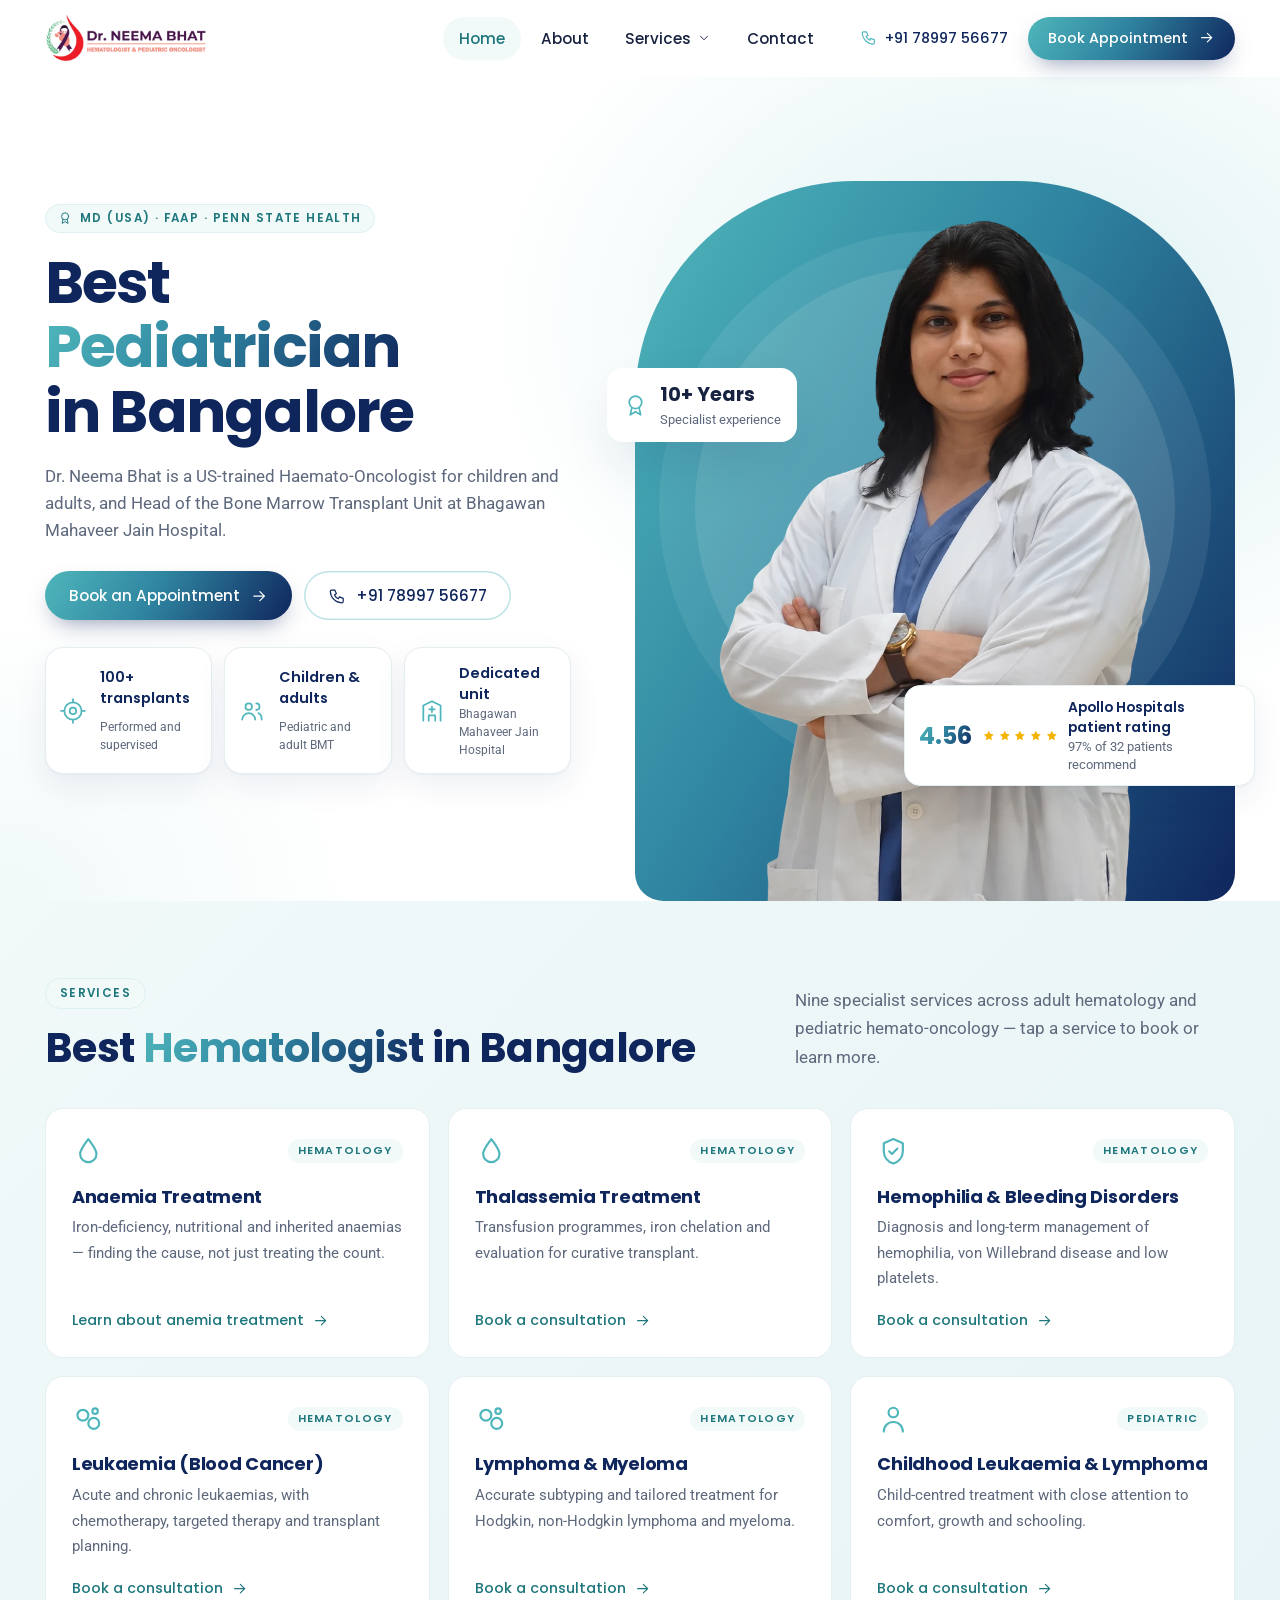
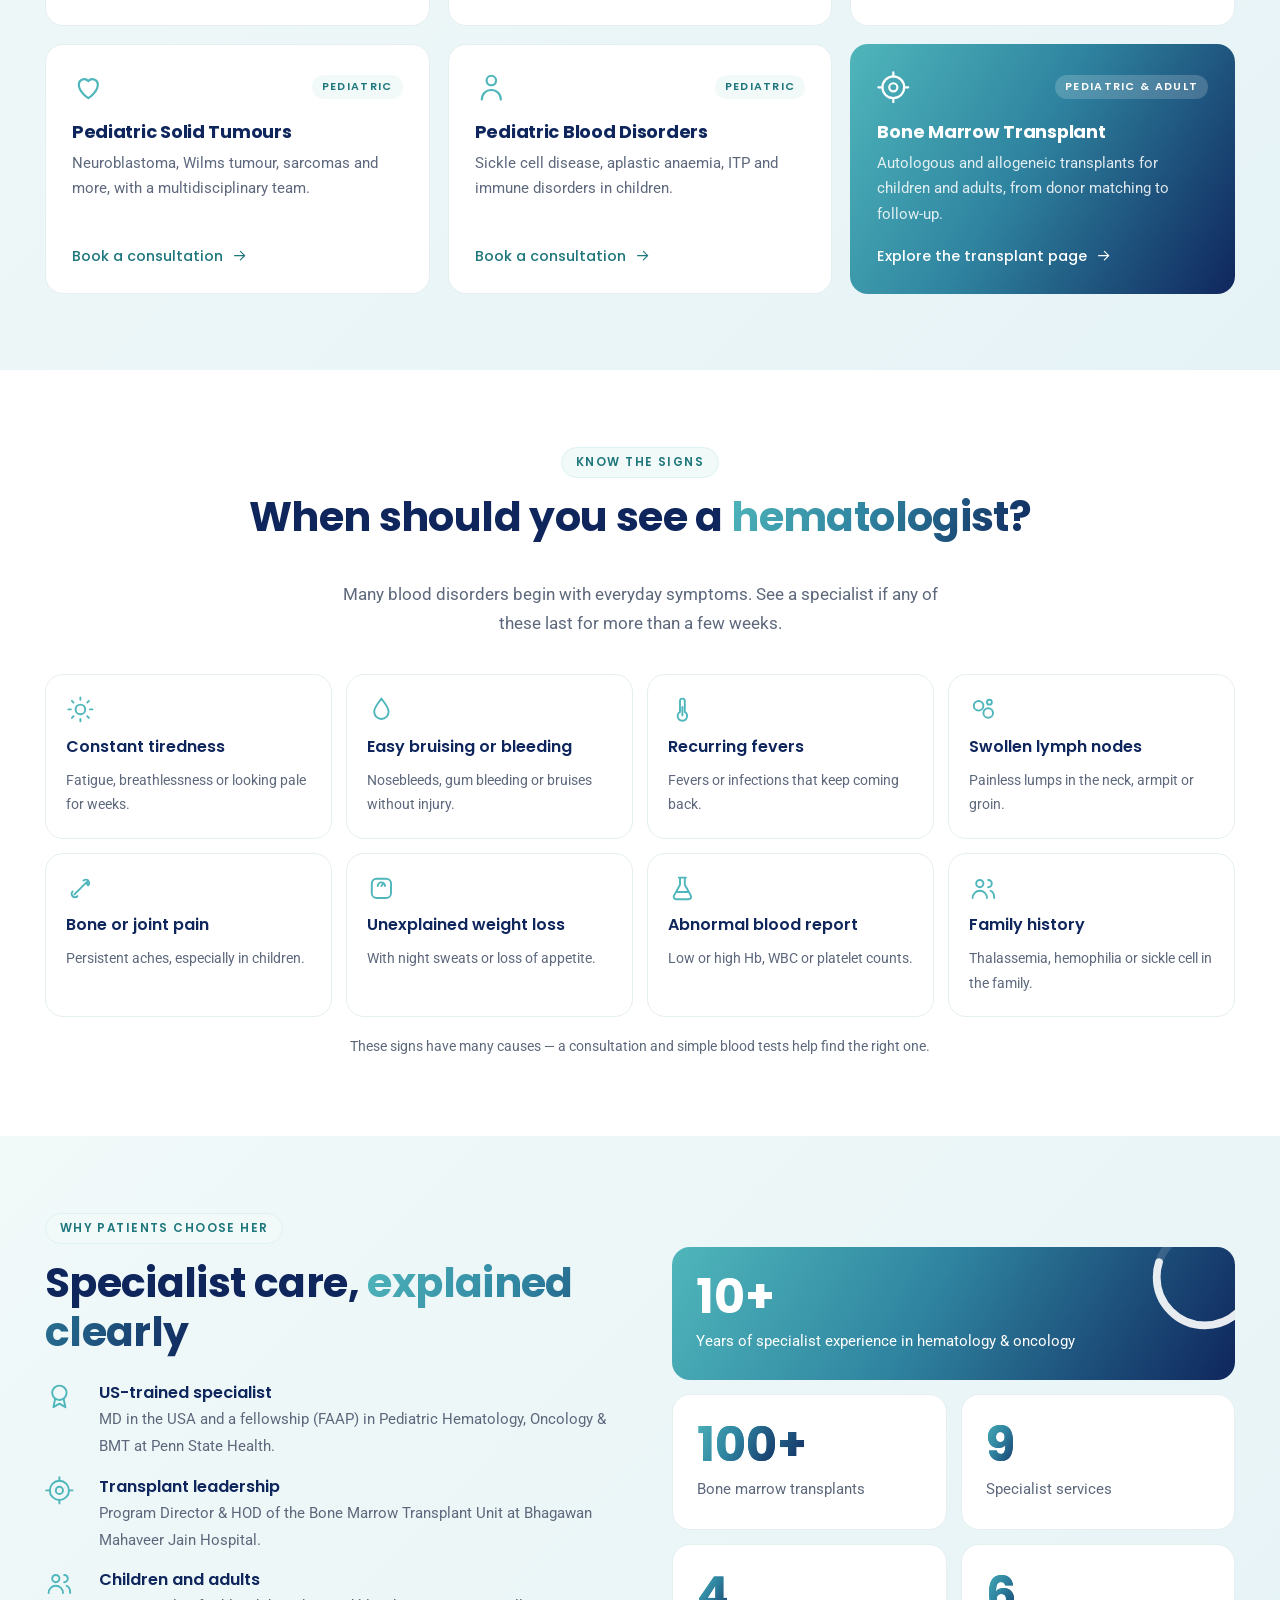
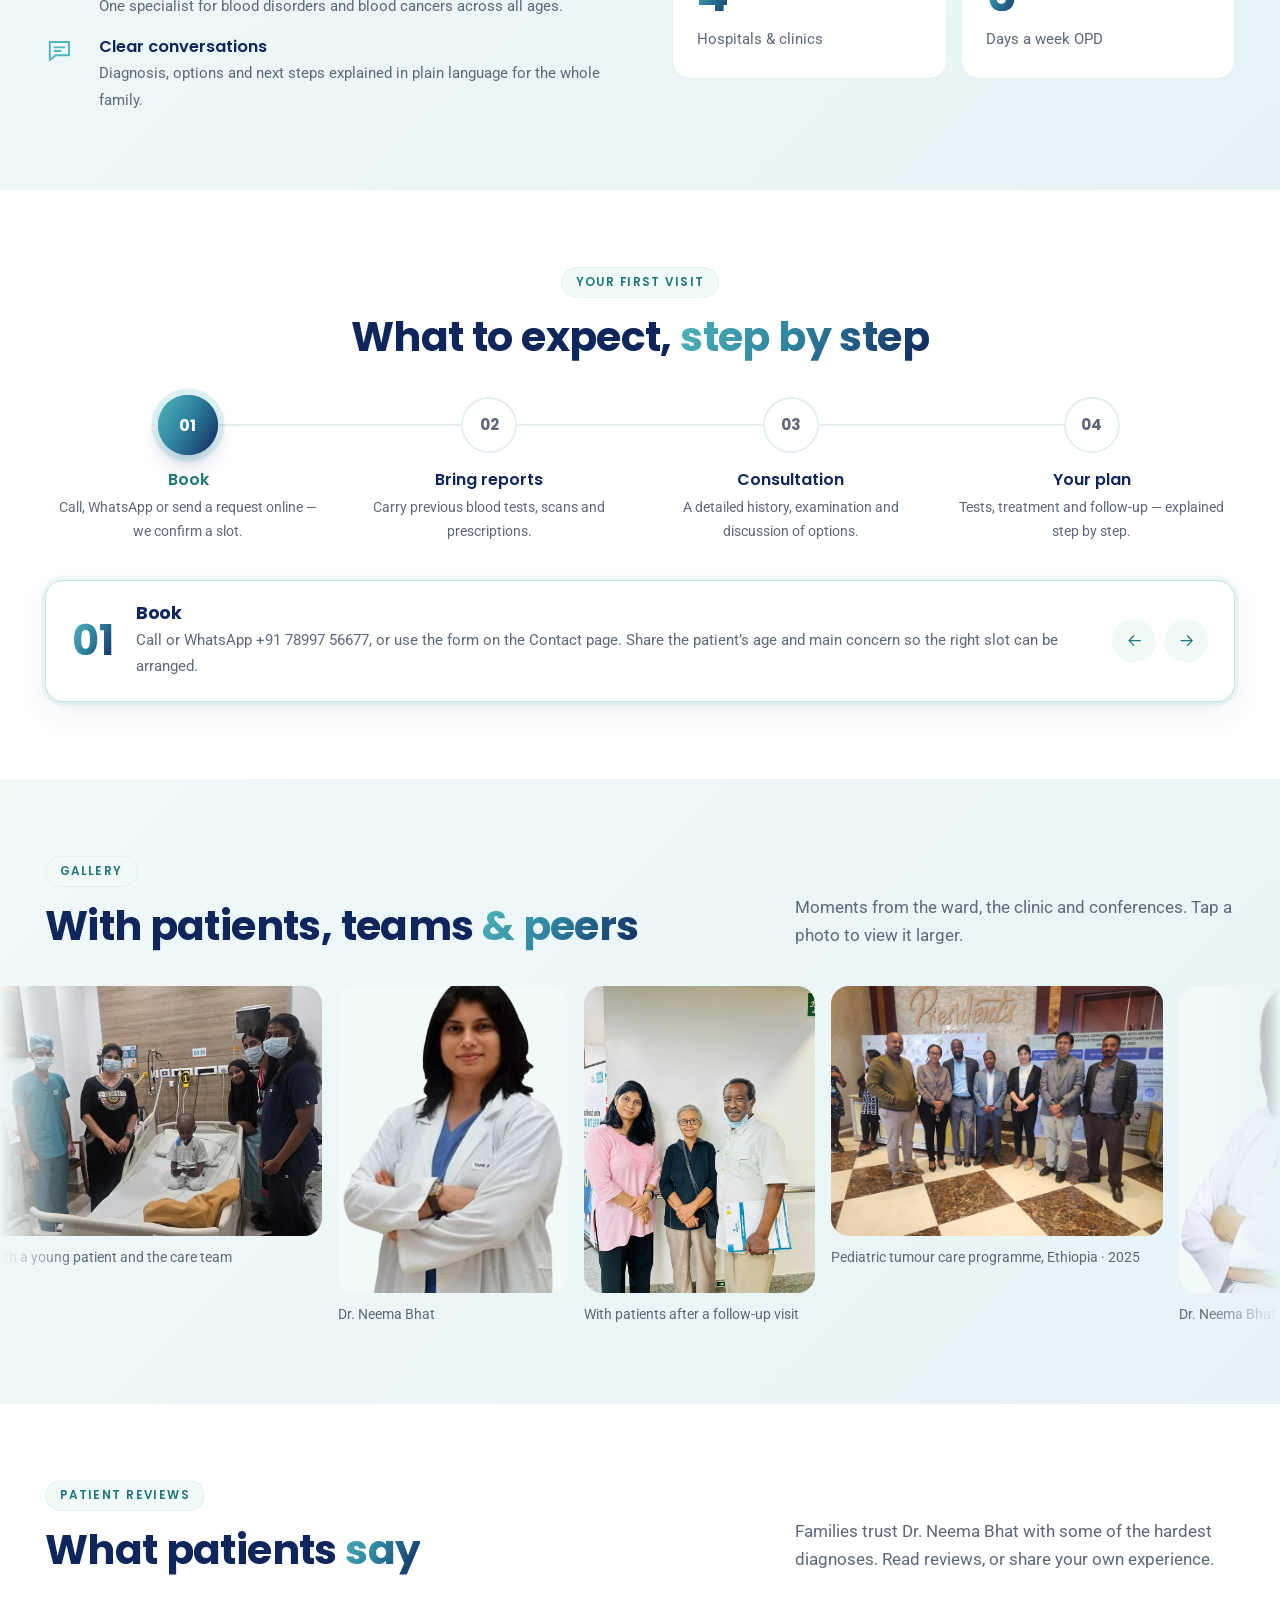
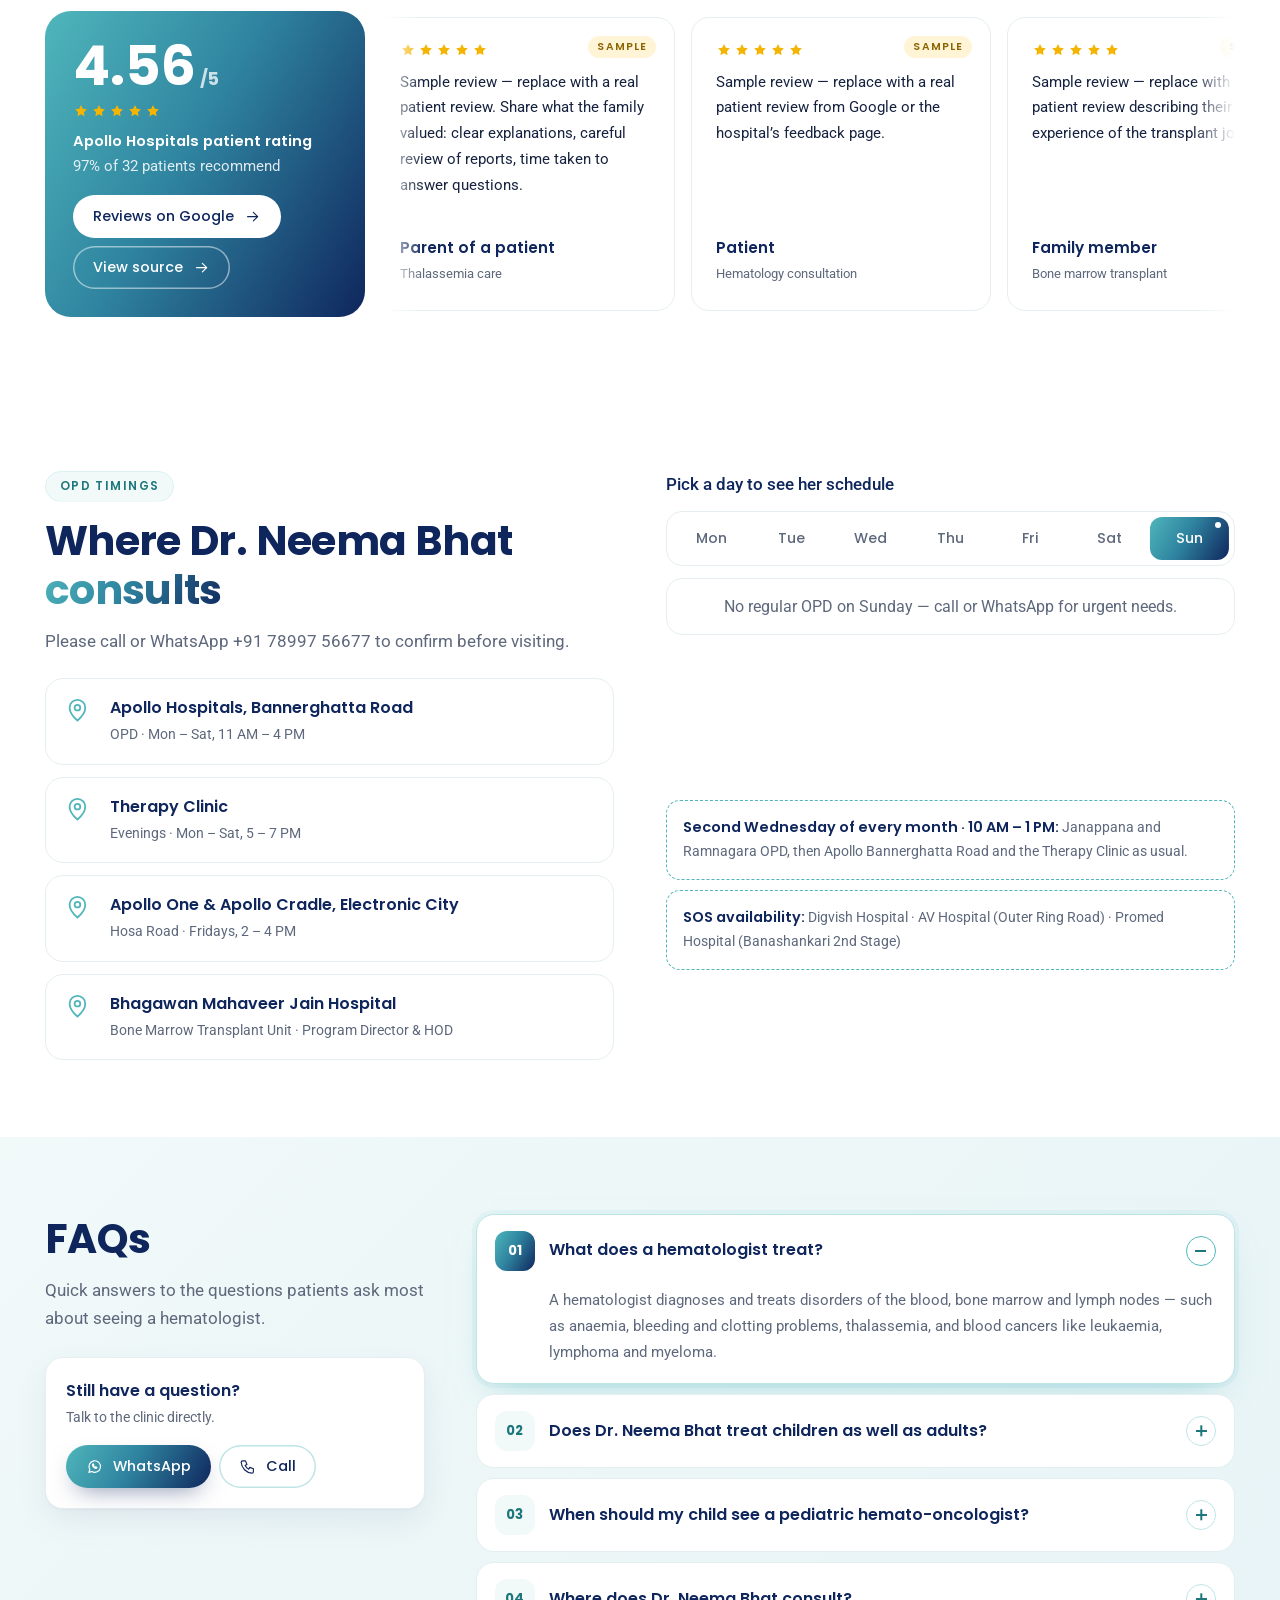
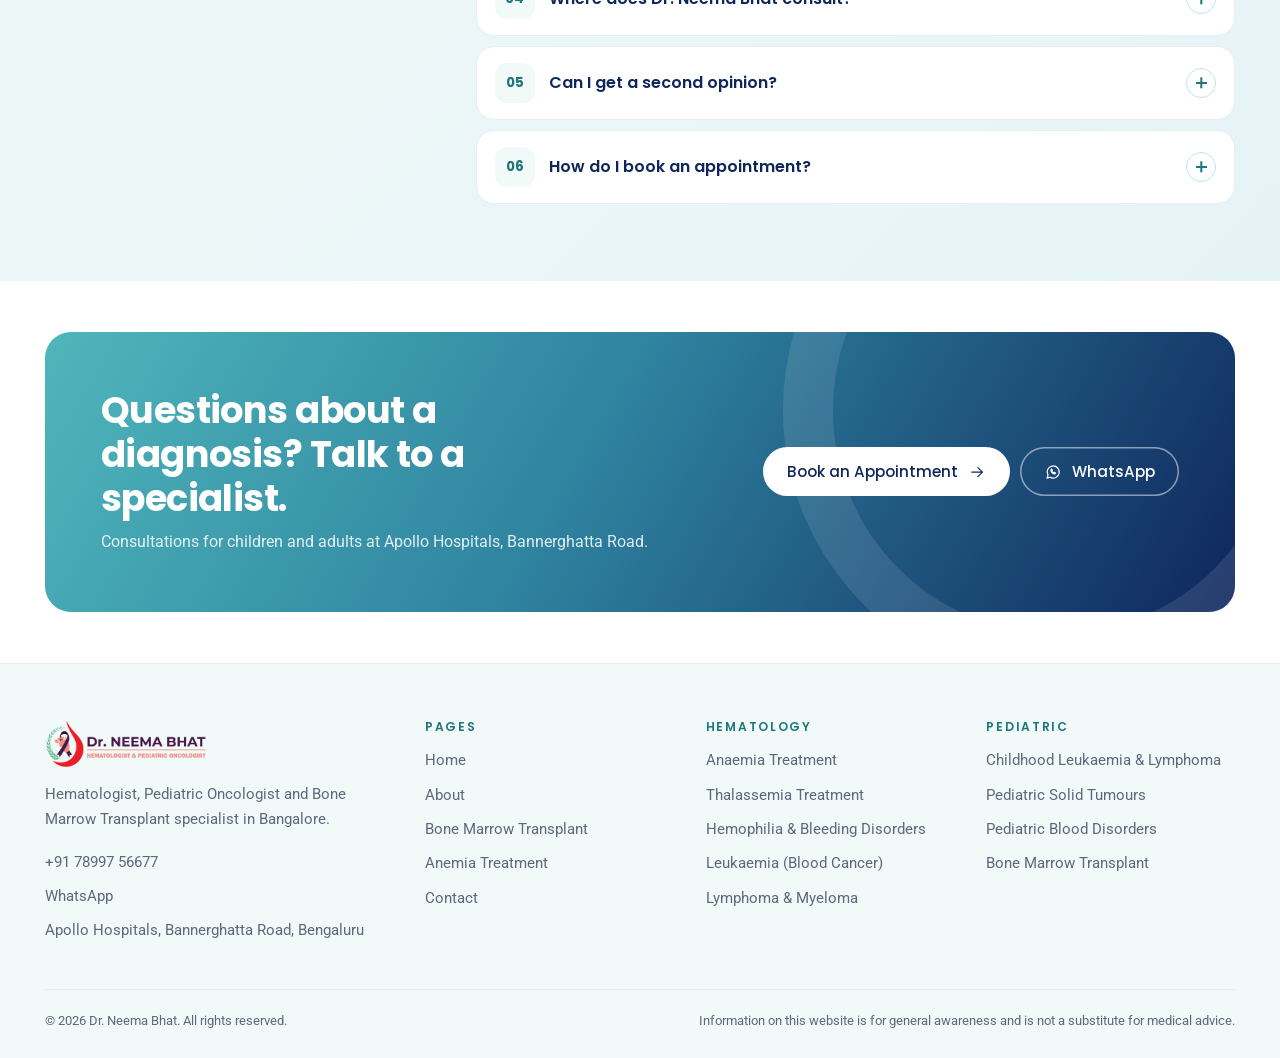
==== index.html @ 1052e205 "Use the two-column FAQ design on the home and bone marrow transplant pages Co-Authored-By: Claude Op" ====
<!doctype html>
<html lang="en-IN">
<head>
  <meta charset="utf-8">
  <meta name="viewport" content="width=device-width, initial-scale=1, viewport-fit=cover">
  <title>Dr. Neema Bhat | Best Hematologist &amp; Pediatric Oncologist in Bangalore</title>
  <meta name="description" content="Dr. Neema Bhat is a Hematologist, Pediatric Oncologist and Bone Marrow Transplant specialist in Bangalore, caring for children and adults with blood disorders and blood cancers.">
  <meta name="theme-color" content="#ffffff">
  <meta name="apple-mobile-web-app-capable" content="yes">
  <meta name="apple-mobile-web-app-status-bar-style" content="default">
  <link rel="canonical" href="https://drneemabhat.com/">
  <link rel="manifest" href="manifest.webmanifest">
  <meta property="og:type" content="website">
  <meta property="og:title" content="Dr. Neema Bhat | Best Hematologist &amp; Pediatric Oncologist in Bangalore">
  <meta property="og:description" content="Dr. Neema Bhat is a Hematologist, Pediatric Oncologist and Bone Marrow Transplant specialist in Bangalore, caring for children and adults with blood disorders and blood cancers.">
  <meta property="og:image" content="https://drneemabhat.com/assets/images/portrait-scrubs-720.webp">
  <script>document.documentElement.classList.add('js');</script>
  <link rel="icon" type="image/png" href="assets/images/logo-mark.png">
  <link rel="apple-touch-icon" href="assets/images/logo-mark.png">
  <link rel="preload" href="assets/fonts/poppins-latin-700-normal.woff2" as="font" type="font/woff2" crossorigin>
  <link rel="preload" href="assets/fonts/roboto-latin-400-normal.woff2" as="font" type="font/woff2" crossorigin>
  <link rel="stylesheet" href="assets/css/styles.css?v=44e52ac2">
  <script type="application/ld+json">
  {"@context":"https://schema.org","@type":"Physician","name":"Dr. Neema Bhat","description":"Hematologist, Pediatric Oncologist and Bone Marrow Transplant specialist in Bangalore.","url":"https://drneemabhat.com/","image":"https://drneemabhat.com/assets/images/portrait-scrubs.webp","telephone":"+91-78997-56677","medicalSpecialty":["Hematologic","Oncologic","Pediatric"],"alumniOf":{"@type":"Hospital","name":"Penn State Health"},
   "hospitalAffiliation":[{"@type":"Hospital","name":"Apollo Hospitals, Bannerghatta Road"},{"@type":"Hospital","name":"Apollo One & Apollo Cradle, Electronic City"},{"@type":"Hospital","name":"Bhagawan Mahaveer Jain Hospital"}],
   "openingHoursSpecification":[{"@type":"OpeningHoursSpecification","dayOfWeek":["Monday","Tuesday","Wednesday","Thursday","Friday","Saturday"],"opens":"11:00","closes":"16:00","description":"OPD — Apollo Hospitals, Bannerghatta Road"},{"@type":"OpeningHoursSpecification","dayOfWeek":"Friday","opens":"14:00","closes":"16:00","description":"Apollo One & Apollo Cradle, Hosa Road, Electronic City"},{"@type":"OpeningHoursSpecification","dayOfWeek":["Monday","Tuesday","Wednesday","Thursday","Friday","Saturday"],"opens":"17:00","closes":"19:00","description":"Therapy Clinic"}],
   "address":{"@type":"PostalAddress","addressLocality":"Bengaluru","addressRegion":"Karnataka","addressCountry":"IN"},"areaServed":"Bangalore"}
  </script>
  <script type="application/ld+json">{"@context":"https://schema.org","@type":"FAQPage","mainEntity":[{"@type":"Question","name":"What does a hematologist treat?","acceptedAnswer":{"@type":"Answer","text":"A hematologist diagnoses and treats disorders of the blood, bone marrow and lymph nodes — such as anaemia, bleeding and clotting problems, thalassemia, and blood cancers like leukaemia, lymphoma and myeloma."}},{"@type":"Question","name":"Does Dr. Neema Bhat treat children as well as adults?","acceptedAnswer":{"@type":"Answer","text":"Yes. Dr. Neema Bhat is trained in pediatric hematology and oncology and also treats adults, so she cares for blood disorders and blood cancers across all ages."}},{"@type":"Question","name":"When should my child see a pediatric hemato-oncologist?","acceptedAnswer":{"@type":"Answer","text":"If your child has unexplained paleness, frequent bruising or bleeding, persistent fevers, swollen glands, bone pain or an abnormal blood test, a specialist opinion helps find the cause early."}},{"@type":"Question","name":"Where does Dr. Neema Bhat consult?","acceptedAnswer":{"@type":"Answer","text":"OPD is at Apollo Hospitals, Bannerghatta Road (Mon – Sat, 11 AM – 4 PM), the Therapy Clinic (Mon – Sat, 5 – 7 PM) and Apollo One &amp; Apollo Cradle, Electronic City (Fridays, 2 – 4 PM)."}},{"@type":"Question","name":"Can I get a second opinion?","acceptedAnswer":{"@type":"Answer","text":"Yes. Bring your reports, biopsy results and current treatment details, and Dr. Neema Bhat will review the diagnosis and options with you."}},{"@type":"Question","name":"How do I book an appointment?","acceptedAnswer":{"@type":"Answer","text":"Call or WhatsApp +91 78997 56677, or use the booking form on the Contact page — your request opens in WhatsApp so you can review it before sending."}}]}</script>
</head>
<body data-page="home">
<svg width="0" height="0" style="position:absolute" aria-hidden="true"><defs>
  <symbol id="i-phone" viewBox="0 0 24 24"><path d="M5 4h4l2 5-2.5 1.5a11 11 0 0 0 5 5L15 13l5 2v4a2 2 0 0 1-2 2A16 16 0 0 1 3 6a2 2 0 0 1 2-2"/></symbol>
  <symbol id="i-wa" viewBox="0 0 24 24"><path d="M4 20l1.3-4A8 8 0 1 1 8 18.7L4 20z"/><path d="M9 9.5c.3 2 2.3 4.3 5 5l1.2-1.3-1.8-1-1 .8c-1-.4-1.8-1.2-2.2-2.2l.8-1-1-1.8L9 9.5z"/></symbol>
  <symbol id="i-pin" viewBox="0 0 24 24"><path d="M12 21s-7-6.2-7-11.5A7 7 0 0 1 19 9.5C19 14.8 12 21 12 21z"/><circle cx="12" cy="9.5" r="2.5"/></symbol>
  <symbol id="i-clock" viewBox="0 0 24 24"><circle cx="12" cy="12" r="9"/><path d="M12 7v5l3 2"/></symbol>
  <symbol id="i-cal" viewBox="0 0 24 24"><rect x="3" y="5" width="18" height="16" rx="3"/><path d="M3 10h18M8 3v4M16 3v4"/></symbol>
  <symbol id="i-go" viewBox="0 0 24 24"><path d="M5 12h14M13 6l6 6-6 6"/></symbol>
  <symbol id="i-chev" viewBox="0 0 24 24"><path d="M6 9l6 6 6-6"/></symbol>
  <symbol id="i-menu" viewBox="0 0 24 24"><path d="M4 8h16M4 16h10"/></symbol>
  <symbol id="i-check" viewBox="0 0 24 24"><path d="M5 12.5l4.5 4.5L19 7.5"/></symbol>
  <symbol id="i-drop" viewBox="0 0 24 24"><path d="M12 3c3 4.2 6 7.4 6 11a6 6 0 0 1-12 0c0-3.6 3-6.8 6-11z"/></symbol>
  <symbol id="i-child" viewBox="0 0 24 24"><circle cx="12" cy="7" r="3.5"/><path d="M5 21c0-4 3-7 7-7s7 3 7 7"/></symbol>
  <symbol id="i-adult" viewBox="0 0 24 24"><circle cx="12" cy="6.5" r="3"/><path d="M6 21v-5a6 6 0 0 1 12 0v5"/></symbol>
  <symbol id="i-award" viewBox="0 0 24 24"><circle cx="12" cy="9" r="6"/><path d="M8.5 14l-1.5 7 5-3 5 3-1.5-7"/></symbol>
  <symbol id="i-marrow" viewBox="0 0 24 24"><circle cx="12" cy="12" r="3"/><circle cx="12" cy="12" r="8"/><path d="M12 1v3M12 20v3M1 12h3M20 12h3"/></symbol>
  <symbol id="i-hosp" viewBox="0 0 24 24"><path d="M4 21V7l8-4 8 4v14"/><path d="M9 21v-5h6v5M12 8v5M9.5 10.5h5"/></symbol>
  <symbol id="i-cells" viewBox="0 0 24 24"><circle cx="8" cy="9" r="4"/><circle cx="16" cy="15" r="4"/><circle cx="17" cy="6" r="2"/></symbol>
  <symbol id="i-shield" viewBox="0 0 24 24"><path d="M12 3l7 3v6c0 4.5-3 7.8-7 9-4-1.2-7-4.5-7-9V6l7-3z"/><path d="M9 12l2 2 4-4"/></symbol>
  <symbol id="i-sun" viewBox="0 0 24 24"><circle cx="12" cy="12" r="4"/><path d="M12 2v2M12 20v2M4.9 4.9l1.4 1.4M17.7 17.7l1.4 1.4M2 12h2M20 12h2M4.9 19.1l1.4-1.4M17.7 6.3l1.4-1.4"/></symbol>
  <symbol id="i-moon" viewBox="0 0 24 24"><path d="M20 14.5A8 8 0 0 1 9.5 4 8 8 0 1 0 20 14.5z"/></symbol>
  <symbol id="i-car" viewBox="0 0 24 24"><path d="M5 16l1.5-5h11L19 16"/><rect x="3" y="16" width="18" height="4" rx="1.5"/><path d="M6 11l1.5-4h9L18 11"/></symbol>
  <symbol id="i-doc" viewBox="0 0 24 24"><rect x="5" y="3" width="14" height="18" rx="3"/><path d="M9 8h6M9 12h6M9 16h3"/></symbol>
  <symbol id="i-thermo" viewBox="0 0 24 24"><path d="M10 14V5a2 2 0 0 1 4 0v9a4 4 0 1 1-4 0z"/><path d="M12 10v7"/></symbol>
  <symbol id="i-bone" viewBox="0 0 24 24"><path d="M7 17l10-10M5.5 14.5a2.5 2.5 0 1 0 4 4M14.5 5.5a2.5 2.5 0 1 1 4 4M9.5 18.5a2.5 2.5 0 0 1-4 0M18.5 9.5a2.5 2.5 0 0 1 0-4"/></symbol>
  <symbol id="i-scale" viewBox="0 0 24 24"><rect x="4" y="4" width="16" height="16" rx="4"/><path d="M9 10a3 3 0 0 1 6 0M12 10l1.5-2"/></symbol>
  <symbol id="i-heart" viewBox="0 0 24 24"><path d="M12 20s-7-4.4-7-10a4 4 0 0 1 7-2.6A4 4 0 0 1 19 10c0 5.6-7 10-7 10z"/></symbol>
  <symbol id="i-users" viewBox="0 0 24 24"><circle cx="9" cy="8" r="3"/><path d="M3 20c0-3.3 2.7-6 6-6s6 2.7 6 6"/><path d="M16 5a3 3 0 0 1 0 6M18 14c2 .6 3 2.8 3 6"/></symbol>
  <symbol id="i-flask" viewBox="0 0 24 24"><path d="M9 3h6M10 3v6l-5 9a2 2 0 0 0 1.7 3h10.6a2 2 0 0 0 1.7-3l-5-9V3"/><path d="M7.5 15h9"/></symbol>
  <symbol id="i-chat" viewBox="0 0 24 24"><path d="M4 5h16v11H9l-5 4z"/><path d="M8 9.5h8M8 12.5h5"/></symbol>
  <symbol id="i-star" viewBox="0 0 24 24"><path d="M12 3l2.7 5.6 6.1.9-4.4 4.3 1 6.1L12 17l-5.4 2.9 1-6.1L3.2 9.5l6.1-.9z"/></symbol>
  <symbol id="i-lungs" viewBox="0 0 24 24"><path d="M12 4v8M12 12c-1 0-2 1-2 2v5c0 1-1 2-3 2s-3-1-3-3v-4c0-3 2-7 4-7s2 2 2 3M12 12c1 0 2 1 2 2v5c0 1 1 2 3 2s3-1 3-3v-4c0-3-2-7-4-7s-2 2-2 3"/></symbol>
  <symbol id="i-link" viewBox="0 0 24 24"><circle cx="7" cy="12" r="3.5"/><circle cx="17" cy="12" r="3.5"/><path d="M10.5 12h3"/></symbol>
</defs></svg>
  <a class="skip" href="#main">Skip to main content</a>
  <div class="curtain" aria-hidden="true"><img src="assets/images/logo-mark.png" alt=""></div>

  <header class="bar">
    <div class="wrap bar__in">
      <a class="brand" href="index.html" aria-label="Dr. Neema Bhat — home"><img src="assets/images/logo.png" alt="Dr. Neema Bhat, Hematologist and Pediatric Oncologist" width="928" height="275"></a>
      <nav class="primary" aria-label="Primary">
        <ul class="menu">
          <li><a href="index.html" aria-current="page">Home</a></li>
          <li><a href="about.html">About</a></li>
          <li class="has-drop">
            <button type="button" aria-expanded="false" aria-controls="drop-services">Services<svg class="ic chev"><use href="#i-chev"/></svg></button>
            <div class="drop" id="drop-services">
              <div class="drop__col"><h3>Hematology</h3><a href="anemia-treatment.html">Anaemia Treatment</a><a href="index.html#svc-thalassemia">Thalassemia Treatment</a><a href="index.html#svc-hemophilia">Hemophilia & Bleeding Disorders</a><a href="index.html#svc-leukaemia">Leukaemia (Blood Cancer)</a><a href="index.html#svc-lymphoma-myeloma">Lymphoma & Myeloma</a></div>
              <div class="drop__col"><h3>Pediatric</h3><a href="index.html#svc-childhood-leukaemia">Childhood Leukaemia & Lymphoma</a><a href="index.html#svc-pediatric-tumours">Pediatric Solid Tumours</a><a href="index.html#svc-pediatric-blood">Pediatric Blood Disorders</a></div>
              <a class="drop__feat" href="bone-marrow-transplant.html">Bone Marrow Transplant<svg class="ic"><use href="#i-go"/></svg></a>
            </div>
          </li>
          <li><a href="contact.html">Contact</a></li>
        </ul>
      </nav>
      <div class="bar__end">
        <a class="bar__call" href="tel:+917899756677"><svg class="ic"><use href="#i-phone"/></svg>+91 78997 56677</a>
        <a class="btn btn--grad btn--sm" href="contact.html">Book Appointment<svg class="ic ic--go"><use href="#i-go"/></svg></a>
        <div class="bar__icons">
          <a class="bar__icon" href="tel:+917899756677" aria-label="Call +91 78997 56677"><svg class="ic"><use href="#i-phone"/></svg></a>
          <button class="bar__icon" type="button" data-sheet-open aria-label="Open menu" aria-controls="sheet" aria-expanded="false"><svg class="ic"><use href="#i-menu"/></svg></button>
        </div>
      </div>
    </div>
  </header>

  <div class="sheet" id="sheet" aria-hidden="true">
    <div class="sheet__scrim" data-sheet-close></div>
    <div class="sheet__panel" role="dialog" aria-modal="true" aria-label="Menu">
      <div class="sheet__grab"></div>
      <ul class="sheet__nav">
        <li><a href="index.html" aria-current="page">Home<svg class="ic"><use href="#i-go"/></svg></a></li>
        <li><a href="about.html">About<svg class="ic"><use href="#i-go"/></svg></a></li>
        <li><button type="button" data-acc aria-expanded="false">Services<svg class="ic chev"><use href="#i-chev"/></svg></button>
          <div class="sheet__sub"><div><small>Hematology</small><a href="anemia-treatment.html">Anaemia Treatment</a><a href="index.html#svc-thalassemia">Thalassemia Treatment</a><a href="index.html#svc-hemophilia">Hemophilia & Bleeding Disorders</a><a href="index.html#svc-leukaemia">Leukaemia (Blood Cancer)</a><a href="index.html#svc-lymphoma-myeloma">Lymphoma & Myeloma</a><small>Pediatric</small><a href="index.html#svc-childhood-leukaemia">Childhood Leukaemia & Lymphoma</a><a href="index.html#svc-pediatric-tumours">Pediatric Solid Tumours</a><a href="index.html#svc-pediatric-blood">Pediatric Blood Disorders</a><small>Specialty</small><a href="bone-marrow-transplant.html">Bone Marrow Transplant</a></div></div></li>
        <li><a href="contact.html">Contact<svg class="ic"><use href="#i-go"/></svg></a></li>
      </ul>
      <div class="sheet__actions">
        <a class="btn btn--line" href="tel:+917899756677"><svg class="ic"><use href="#i-phone"/></svg>Call</a>
        <a class="btn btn--grad" href="contact.html"><svg class="ic"><use href="#i-cal"/></svg>Book</a>
      </div>
    </div>
  </div>

  <main id="main">
    <section class="hero" aria-labelledby="hero-title">
      <div class="wrap hero__in">
        <div class="hero__copy">
          <p class="tag" data-fx="wipe-x"><svg class="ic"><use href="#i-award"/></svg>MD (USA) · FAAP · Penn State Health</p>
          <h1 id="hero-title" class="hero__title">
            <span class="sr-only">Best Hematologist, Pediatrician and Bone Marrow Transplant Specialist in Bangalore</span>
            <span aria-hidden="true">
              <span class="l" data-fx="wipe">Best</span>
              <span class="l fader" data-fader><span class="grad-text is-on">Hematologist</span><span class="grad-text">Pediatrician</span><span class="grad-text">BMT Specialist</span></span>
              <span class="l" data-fx="wipe" style="--d:.15s">in Bangalore</span>
            </span>
          </h1>
          <p class="hero__sub" data-fx="fade" style="--d:.3s">Dr. Neema Bhat is a US-trained Haemato-Oncologist for children and adults, and Head of the Bone Marrow Transplant Unit at Bhagawan Mahaveer Jain Hospital.</p>
          <div class="hero__acts" data-fx="fade" style="--d:.4s">
            <a class="btn btn--grad" href="contact.html">Book an Appointment<svg class="ic ic--go"><use href="#i-go"/></svg></a>
            <a class="btn btn--line" href="tel:+917899756677"><svg class="ic"><use href="#i-phone"/></svg>+91 78997 56677</a>
          </div>
          <div class="facts facts--hero" data-fx="fade" style="--d:.5s">
            <div class="fact"><svg class="ic"><use href="#i-marrow"/></svg><b>100+ transplants</b><span>Performed and supervised</span></div>
            <div class="fact"><svg class="ic"><use href="#i-users"/></svg><b>Children &amp; adults</b><span>Pediatric and adult BMT</span></div>
            <div class="fact"><svg class="ic"><use href="#i-hosp"/></svg><b>Dedicated unit</b><span>Bhagawan Mahaveer Jain Hospital</span></div>
          </div>
        </div>
        <div class="hero__art" data-fx="iris" style="--d:.1s">
          <div class="frame"><img src="assets/images/portrait-scrubs.webp" srcset="assets/images/portrait-scrubs-720.webp 720w, assets/images/portrait-scrubs.webp 1200w" sizes="(max-width: 900px) 80vw, 460px" alt="Dr. Neema Bhat in a white coat over blue scrubs, arms folded" width="1200" height="1873" fetchpriority="high"></div>
          <div class="chip chip--a"><svg class="ic"><use href="#i-award"/></svg><div><b>10+ Years</b><span>Specialist experience</span></div></div>
          <a class="rating chip chip--b" href="https://www.apollohospitals.com/doctors/medical-oncology-and-clinical-haematology/bangalore/dr-neema-bhat" target="_blank" rel="noopener"><b>4.56</b><span class="stars" aria-hidden="true"><svg class="ic"><use href="#i-star"/></svg><svg class="ic"><use href="#i-star"/></svg><svg class="ic"><use href="#i-star"/></svg><svg class="ic"><use href="#i-star"/></svg><svg class="ic"><use href="#i-star"/></svg></span><span><strong>Apollo Hospitals patient rating</strong>97% of 32 patients recommend</span></a>
        </div>
      </div>
    </section>

    <section class="sec sec--tint" id="services" aria-labelledby="svc-title">
      <div class="wrap">
        <div class="head">
          <div><p class="tag" data-fx="wipe-x">Services</p><h2 class="title" id="svc-title" data-fx="wipe">Best <span class="grad-text">Hematologist</span> in Bangalore</h2></div>
          <p class="lead" data-fx="fade">Nine specialist services across adult hematology and pediatric hemato-oncology — tap a service to book or learn more.</p>
        </div>
        <div class="svc-grid" data-svc>
          <a class="svc" id="svc-anaemia" href="anemia-treatment.html" data-fx="fade" style="--d:0.00s">
            <div class="svc__top"><svg class="ic svc__ic"><use href="#i-drop"/></svg><span class="svc__cat">Hematology</span></div>
            <h3>Anaemia Treatment</h3>
            <p>Iron-deficiency, nutritional and inherited anaemias — finding the cause, not just treating the count.</p>
            <span class="svc__go">Learn about anemia treatment<svg class="ic"><use href="#i-go"/></svg></span>
          </a>
          <a class="svc" id="svc-thalassemia" href="contact.html?topic=thalassemia" data-fx="fade" style="--d:0.08s">
            <div class="svc__top"><svg class="ic svc__ic"><use href="#i-drop"/></svg><span class="svc__cat">Hematology</span></div>
            <h3>Thalassemia Treatment</h3>
            <p>Transfusion programmes, iron chelation and evaluation for curative transplant.</p>
            <span class="svc__go">Book a consultation<svg class="ic"><use href="#i-go"/></svg></span>
          </a>
          <a class="svc" id="svc-hemophilia" href="contact.html?topic=hemophilia" data-fx="fade" style="--d:0.16s">
            <div class="svc__top"><svg class="ic svc__ic"><use href="#i-shield"/></svg><span class="svc__cat">Hematology</span></div>
            <h3>Hemophilia & Bleeding Disorders</h3>
            <p>Diagnosis and long-term management of hemophilia, von Willebrand disease and low platelets.</p>
            <span class="svc__go">Book a consultation<svg class="ic"><use href="#i-go"/></svg></span>
          </a>
          <a class="svc" id="svc-leukaemia" href="contact.html?topic=leukaemia" data-fx="fade" style="--d:0.00s">
            <div class="svc__top"><svg class="ic svc__ic"><use href="#i-cells"/></svg><span class="svc__cat">Hematology</span></div>
            <h3>Leukaemia (Blood Cancer)</h3>
            <p>Acute and chronic leukaemias, with chemotherapy, targeted therapy and transplant planning.</p>
            <span class="svc__go">Book a consultation<svg class="ic"><use href="#i-go"/></svg></span>
          </a>
          <a class="svc" id="svc-lymphoma-myeloma" href="contact.html?topic=lymphoma-myeloma" data-fx="fade" style="--d:0.08s">
            <div class="svc__top"><svg class="ic svc__ic"><use href="#i-cells"/></svg><span class="svc__cat">Hematology</span></div>
            <h3>Lymphoma & Myeloma</h3>
            <p>Accurate subtyping and tailored treatment for Hodgkin, non-Hodgkin lymphoma and myeloma.</p>
            <span class="svc__go">Book a consultation<svg class="ic"><use href="#i-go"/></svg></span>
          </a>
          <a class="svc" id="svc-childhood-leukaemia" href="contact.html?topic=childhood-leukaemia" data-fx="fade" style="--d:0.16s">
            <div class="svc__top"><svg class="ic svc__ic"><use href="#i-child"/></svg><span class="svc__cat">Pediatric</span></div>
            <h3>Childhood Leukaemia & Lymphoma</h3>
            <p>Child-centred treatment with close attention to comfort, growth and schooling.</p>
            <span class="svc__go">Book a consultation<svg class="ic"><use href="#i-go"/></svg></span>
          </a>
          <a class="svc" id="svc-pediatric-tumours" href="contact.html?topic=pediatric-tumours" data-fx="fade" style="--d:0.00s">
            <div class="svc__top"><svg class="ic svc__ic"><use href="#i-heart"/></svg><span class="svc__cat">Pediatric</span></div>
            <h3>Pediatric Solid Tumours</h3>
            <p>Neuroblastoma, Wilms tumour, sarcomas and more, with a multidisciplinary team.</p>
            <span class="svc__go">Book a consultation<svg class="ic"><use href="#i-go"/></svg></span>
          </a>
          <a class="svc" id="svc-pediatric-blood" href="contact.html?topic=pediatric-blood" data-fx="fade" style="--d:0.08s">
            <div class="svc__top"><svg class="ic svc__ic"><use href="#i-child"/></svg><span class="svc__cat">Pediatric</span></div>
            <h3>Pediatric Blood Disorders</h3>
            <p>Sickle cell disease, aplastic anaemia, ITP and immune disorders in children.</p>
            <span class="svc__go">Book a consultation<svg class="ic"><use href="#i-go"/></svg></span>
          </a>
          <a class="svc svc--feat" id="svc-bone-marrow-transplant" href="bone-marrow-transplant.html" data-fx="fade" style="--d:0.16s">
            <div class="svc__top"><svg class="ic svc__ic"><use href="#i-marrow"/></svg><span class="svc__cat">Pediatric & Adult</span></div>
            <h3>Bone Marrow Transplant</h3>
            <p>Autologous and allogeneic transplants for children and adults, from donor matching to follow-up.</p>
            <span class="svc__go">Explore the transplant page<svg class="ic"><use href="#i-go"/></svg></span>
          </a>
        </div>
        <div class="dots" data-dots-for="svc" aria-hidden="true"></div>
        <div class="svc-m" data-svc-m data-view="icons">
          <div class="vswitch" role="group" aria-label="Choose layout">
            <button type="button" data-view="icons" aria-pressed="false">Option 1</button>
            <button type="button" data-view="tiles" aria-pressed="false">Option 2</button>
          </div>
          <div class="svc-m__icons">
            <div class="tabs" role="tablist" aria-label="Filter treatments">
              <button type="button" role="tab" aria-selected="true" data-f="all">All</button>
              <button type="button" role="tab" aria-selected="false" data-f="hema">Hematology</button>
              <button type="button" role="tab" aria-selected="false" data-f="ped">Pediatric</button>
            </div>
            <ul class="apps"><li data-cat="hema"><a class="app" href="anemia-treatment.html" data-m-svc="anaemia"><span class="app__ic"><svg class="ic"><use href="#i-drop"/></svg></span><b>Anaemia</b></a></li><li data-cat="hema"><a class="app" href="contact.html?topic=thalassemia" data-m-svc="thalassemia"><span class="app__ic"><svg class="ic"><use href="#i-drop"/></svg></span><b>Thalassemia</b></a></li><li data-cat="hema"><a class="app" href="contact.html?topic=hemophilia" data-m-svc="hemophilia"><span class="app__ic"><svg class="ic"><use href="#i-shield"/></svg></span><b>Hemophilia</b></a></li><li data-cat="hema"><a class="app" href="contact.html?topic=leukaemia" data-m-svc="leukaemia"><span class="app__ic"><svg class="ic"><use href="#i-cells"/></svg></span><b>Leukaemia</b></a></li><li data-cat="hema"><a class="app" href="contact.html?topic=lymphoma-myeloma" data-m-svc="lymphoma-myeloma"><span class="app__ic"><svg class="ic"><use href="#i-cells"/></svg></span><b>Lymphoma &amp; Myeloma</b></a></li><li data-cat="ped"><a class="app" href="contact.html?topic=childhood-leukaemia" data-m-svc="childhood-leukaemia"><span class="app__ic"><svg class="ic"><use href="#i-child"/></svg></span><b>Child Leukaemia</b></a></li><li data-cat="ped"><a class="app" href="contact.html?topic=pediatric-tumours" data-m-svc="pediatric-tumours"><span class="app__ic"><svg class="ic"><use href="#i-heart"/></svg></span><b>Solid Tumours</b></a></li><li data-cat="ped"><a class="app" href="contact.html?topic=pediatric-blood" data-m-svc="pediatric-blood"><span class="app__ic"><svg class="ic"><use href="#i-child"/></svg></span><b>Child Blood Disorders</b></a></li><li data-cat="hema ped"><a class="app app--feat" href="bone-marrow-transplant.html" data-m-svc="bone-marrow-transplant"><span class="app__ic"><svg class="ic"><use href="#i-marrow"/></svg></span><b>Bone Marrow Transplant</b></a></li></ul>
          </div>
          <div class="svc-m__tiles"><div class="bento"><a class="tile tile--feat" href="bone-marrow-transplant.html" data-m-svc="bone-marrow-transplant"><svg class="ic"><use href="#i-marrow"/></svg><span class="tile__txt"><small>Pediatric &amp; Adult</small><b>Bone Marrow Transplant</b></span><span class="tile__go"><svg class="ic"><use href="#i-go"/></svg></span></a><a class="tile" href="anemia-treatment.html" data-m-svc="anaemia"><svg class="ic"><use href="#i-drop"/></svg><span class="tile__txt"><small>Hematology</small><b>Anaemia Treatment</b></span><span class="tile__go"><svg class="ic"><use href="#i-go"/></svg></span></a><a class="tile" href="contact.html?topic=thalassemia" data-m-svc="thalassemia"><svg class="ic"><use href="#i-drop"/></svg><span class="tile__txt"><small>Hematology</small><b>Thalassemia Treatment</b></span><span class="tile__go"><svg class="ic"><use href="#i-go"/></svg></span></a><a class="tile" href="contact.html?topic=hemophilia" data-m-svc="hemophilia"><svg class="ic"><use href="#i-shield"/></svg><span class="tile__txt"><small>Hematology</small><b>Hemophilia & Bleeding Disorders</b></span><span class="tile__go"><svg class="ic"><use href="#i-go"/></svg></span></a><a class="tile" href="contact.html?topic=leukaemia" data-m-svc="leukaemia"><svg class="ic"><use href="#i-cells"/></svg><span class="tile__txt"><small>Hematology</small><b>Leukaemia (Blood Cancer)</b></span><span class="tile__go"><svg class="ic"><use href="#i-go"/></svg></span></a><a class="tile" href="contact.html?topic=lymphoma-myeloma" data-m-svc="lymphoma-myeloma"><svg class="ic"><use href="#i-cells"/></svg><span class="tile__txt"><small>Hematology</small><b>Lymphoma & Myeloma</b></span><span class="tile__go"><svg class="ic"><use href="#i-go"/></svg></span></a><a class="tile" href="contact.html?topic=childhood-leukaemia" data-m-svc="childhood-leukaemia"><svg class="ic"><use href="#i-child"/></svg><span class="tile__txt"><small>Pediatric</small><b>Childhood Leukaemia & Lymphoma</b></span><span class="tile__go"><svg class="ic"><use href="#i-go"/></svg></span></a><a class="tile" href="contact.html?topic=pediatric-tumours" data-m-svc="pediatric-tumours"><svg class="ic"><use href="#i-heart"/></svg><span class="tile__txt"><small>Pediatric</small><b>Pediatric Solid Tumours</b></span><span class="tile__go"><svg class="ic"><use href="#i-go"/></svg></span></a><a class="tile" href="contact.html?topic=pediatric-blood" data-m-svc="pediatric-blood"><svg class="ic"><use href="#i-child"/></svg><span class="tile__txt"><small>Pediatric</small><b>Pediatric Blood Disorders</b></span><span class="tile__go"><svg class="ic"><use href="#i-go"/></svg></span></a></div></div>
        </div>
      </div>
    </section>

    <section class="sec" aria-labelledby="sym-title">
      <div class="wrap">
        <div class="head head--center">
          <div><p class="tag" data-fx="wipe-x">Know the signs</p><h2 class="title" id="sym-title" data-fx="wipe">When should you see a <span class="grad-text">hematologist?</span></h2></div>
          <p class="lead" data-fx="fade">Many blood disorders begin with everyday symptoms. See a specialist if any of these last for more than a few weeks.</p>
        </div>
        <ul class="sym"><li data-fx="fade" style="--d:0.00s"><svg class="ic"><use href="#i-sun"/></svg><b>Constant tiredness</b><span>Fatigue, breathlessness or looking pale for weeks.</span></li><li data-fx="fade" style="--d:0.06s"><svg class="ic"><use href="#i-drop"/></svg><b>Easy bruising or bleeding</b><span>Nosebleeds, gum bleeding or bruises without injury.</span></li><li data-fx="fade" style="--d:0.12s"><svg class="ic"><use href="#i-thermo"/></svg><b>Recurring fevers</b><span>Fevers or infections that keep coming back.</span></li><li data-fx="fade" style="--d:0.18s"><svg class="ic"><use href="#i-cells"/></svg><b>Swollen lymph nodes</b><span>Painless lumps in the neck, armpit or groin.</span></li><li data-fx="fade" style="--d:0.00s"><svg class="ic"><use href="#i-bone"/></svg><b>Bone or joint pain</b><span>Persistent aches, especially in children.</span></li><li data-fx="fade" style="--d:0.06s"><svg class="ic"><use href="#i-scale"/></svg><b>Unexplained weight loss</b><span>With night sweats or loss of appetite.</span></li><li data-fx="fade" style="--d:0.12s"><svg class="ic"><use href="#i-flask"/></svg><b>Abnormal blood report</b><span>Low or high Hb, WBC or platelet counts.</span></li><li data-fx="fade" style="--d:0.18s"><svg class="ic"><use href="#i-users"/></svg><b>Family history</b><span>Thalassemia, hemophilia or sickle cell in the family.</span></li></ul>
        <p class="note-inline" style="text-align:center">These signs have many causes — a consultation and simple blood tests help find the right one.</p>
      </div>
    </section>

    <section class="sec sec--tint" aria-labelledby="why-title">
      <div class="wrap why">
        <div>
          <p class="tag" data-fx="wipe-x">Why patients choose her</p>
          <h2 class="title" id="why-title" data-fx="wipe">Specialist care, <span class="grad-text">explained clearly</span></h2>
          <ul class="why__list"><li data-fx="fade" style="--d:0.00s"><svg class="ic"><use href="#i-award"/></svg><div><b>US-trained specialist</b><span>MD in the USA and a fellowship (FAAP) in Pediatric Hematology, Oncology &amp; BMT at Penn State Health.</span></div></li><li data-fx="fade" style="--d:0.08s"><svg class="ic"><use href="#i-marrow"/></svg><div><b>Transplant leadership</b><span>Program Director &amp; HOD of the Bone Marrow Transplant Unit at Bhagawan Mahaveer Jain Hospital.</span></div></li><li data-fx="fade" style="--d:0.16s"><svg class="ic"><use href="#i-users"/></svg><div><b>Children and adults</b><span>One specialist for blood disorders and blood cancers across all ages.</span></div></li><li data-fx="fade" style="--d:0.24s"><svg class="ic"><use href="#i-chat"/></svg><div><b>Clear conversations</b><span>Diagnosis, options and next steps explained in plain language for the whole family.</span></div></li></ul>
        </div>
        <div class="nums">
          <div class="num" data-num><svg class="num__ring" viewBox="0 0 120 120" aria-hidden="true"><circle cx="60" cy="60" r="50"/><circle class="arc" cx="60" cy="60" r="50" pathLength="100"/></svg><b><span data-count="10">10</span>+</b><span>Years of specialist experience in hematology &amp; oncology</span></div>
          <div class="num" data-num><b class="grad-text"><span data-count="100">100</span>+</b><span>Bone marrow transplants</span></div>
          <div class="num" data-num><b class="grad-text"><span data-count="9">9</span></b><span>Specialist services</span></div>
          <div class="num" data-num><b class="grad-text"><span data-count="4">4</span></b><span>Hospitals &amp; clinics</span></div>
          <div class="num" data-num><b class="grad-text"><span data-count="6">6</span></b><span>Days a week OPD</span></div>
        </div>
      </div>
    </section>

    <section class="sec" aria-labelledby="v-title">
      <div class="wrap">
        <div class="head head--center">
          <div><p class="tag" data-fx="wipe-x">Your first visit</p><h2 class="title" id="v-title" data-fx="wipe">What to expect, <span class="grad-text">step by step</span></h2></div>
          
        </div>
        <ol class="steps" data-stepper aria-label="First visit steps" style="--n:4"><li><button type="button" class="stp" data-step="0" aria-pressed="false"><span class="stp__n">01</span><span class="stp__t"><b>Book</b><span>Call, WhatsApp or send a request online — we confirm a slot.</span></span><span class="stp__more">Call or WhatsApp +91 78997 56677, or use the form on the Contact page. Share the patient’s age and main concern so the right slot can be arranged.</span></button></li><li><button type="button" class="stp" data-step="1" aria-pressed="false"><span class="stp__n">02</span><span class="stp__t"><b>Bring reports</b><span>Carry previous blood tests, scans and prescriptions.</span></span><span class="stp__more">Bring recent blood counts, smear, bone marrow or biopsy reports, scans, discharge summaries and a list of current medicines — they save time and repeat tests.</span></button></li><li><button type="button" class="stp" data-step="2" aria-pressed="false"><span class="stp__n">03</span><span class="stp__t"><b>Consultation</b><span>A detailed history, examination and discussion of options.</span></span><span class="stp__more">Dr. Neema Bhat takes a detailed history, examines the patient and reviews every report, then explains what the findings mean in plain language.</span></button></li><li><button type="button" class="stp" data-step="3" aria-pressed="false"><span class="stp__n">04</span><span class="stp__t"><b>Your plan</b><span>Tests, treatment and follow-up — explained step by step.</span></span><span class="stp__more">You leave with a clear plan — further tests if needed, treatment options and when to follow up — with the whole family’s questions answered.</span></button></li></ol>
        <div class="stp-panel" aria-live="polite">
          <span class="stp-panel__n"></span>
          <div><h3></h3><p></p></div>
          <div class="stp-panel__nav"><button type="button" data-prev aria-label="Previous step"><svg class="ic"><use href="#i-go"/></svg></button><button type="button" data-next aria-label="Next step"><svg class="ic"><use href="#i-go"/></svg></button></div>
        </div>
      </div>
    </section>

    <section class="sec sec--tint" aria-labelledby="gal-title">
      <div class="wrap">
        <div class="head">
          <div><p class="tag" data-fx="wipe-x">Gallery</p><h2 class="title" id="gal-title" data-fx="wipe">With patients, teams <span class="grad-text">&amp; peers</span></h2></div>
          <p class="lead" data-fx="fade">Moments from the ward, the clinic and conferences. Tap a photo to view it larger.</p>
        </div>
      </div>
      <div class="reel" data-marquee="36" tabindex="0" aria-label="Photo gallery — scrolls automatically, swipe to browse"><div class="reel__track"><figure class=""><button type="button" data-full="assets/images/gallery/young-patient-care-team.webp" data-cap="With a young patient and the care team"><img src="assets/images/gallery/young-patient-care-team-760.webp" alt="Dr. Neema Bhat with the nursing and care team beside a young patient in a hospital room" loading="lazy" decoding="async"></button><figcaption>With a young patient and the care team</figcaption></figure><figure class="tall"><button type="button" data-full="assets/images/portrait-classic.webp" data-cap="Dr. Neema Bhat"><img src="assets/images/portrait-classic-720.webp" alt="Dr. Neema Bhat in a white coat" loading="lazy" decoding="async"></button><figcaption>Dr. Neema Bhat</figcaption></figure><figure class="tall"><button type="button" data-full="assets/images/gallery/with-patients.webp" data-cap="With patients after a follow-up visit"><img src="assets/images/gallery/with-patients-760.webp" alt="Dr. Neema Bhat standing with two smiling patients at the hospital" loading="lazy" decoding="async"></button><figcaption>With patients after a follow-up visit</figcaption></figure><figure class=""><button type="button" data-full="assets/images/gallery/pediatric-tumour-care-ethiopia.webp" data-cap="Pediatric tumour care programme, Ethiopia · 2025"><img src="assets/images/gallery/pediatric-tumour-care-ethiopia-760.webp" alt="Dr. Neema Bhat with doctors at a programme to improve pediatric tumour care in Ethiopia" loading="lazy" decoding="async"></button><figcaption>Pediatric tumour care programme, Ethiopia · 2025</figcaption></figure><figure class="tall"><button type="button" data-full="assets/images/portrait-coat.webp" data-cap="Dr. Neema Bhat"><img src="assets/images/portrait-coat-720.webp" alt="Dr. Neema Bhat in a white coat, arms folded, smiling" loading="lazy" decoding="async"></button><figcaption>Dr. Neema Bhat</figcaption></figure><figure class=""><button type="button" data-full="assets/images/gallery/conference-mumbai-hematology-group.webp" data-cap="Mumbai Hematology Group mid-term conference · 2025"><img src="assets/images/gallery/conference-mumbai-hematology-group-760.webp" alt="Dr. Neema Bhat with fellow delegates at the Mumbai Hematology Group mid-term conference" loading="lazy" decoding="async"></button><figcaption>Mumbai Hematology Group mid-term conference · 2025</figcaption></figure><figure class=""><button type="button" data-full="assets/images/gallery/conference-bengaluru-physicians-update.webp" data-cap="Bengaluru Physicians Update-4 · August 2025"><img src="assets/images/gallery/conference-bengaluru-physicians-update-760.webp" alt="Dr. Neema Bhat with speakers at Bengaluru Physicians Update-4" loading="lazy" decoding="async"></button><figcaption>Bengaluru Physicians Update-4 · August 2025</figcaption></figure><figure class="tall"><button type="button" data-full="assets/images/portrait-scrubs.webp" data-cap="Dr. Neema Bhat"><img src="assets/images/portrait-scrubs-720.webp" alt="Dr. Neema Bhat in a white coat over blue scrubs" loading="lazy" decoding="async"></button><figcaption>Dr. Neema Bhat</figcaption></figure><div class="reel__dup" aria-hidden="true" style="display:contents"><figure class=""><button type="button" data-full="assets/images/gallery/young-patient-care-team.webp" data-cap="With a young patient and the care team" tabindex="-1"><img src="assets/images/gallery/young-patient-care-team-760.webp" alt="" loading="lazy" decoding="async"></button><figcaption>With a young patient and the care team</figcaption></figure><figure class="tall"><button type="button" data-full="assets/images/portrait-classic.webp" data-cap="Dr. Neema Bhat" tabindex="-1"><img src="assets/images/portrait-classic-720.webp" alt="" loading="lazy" decoding="async"></button><figcaption>Dr. Neema Bhat</figcaption></figure><figure class="tall"><button type="button" data-full="assets/images/gallery/with-patients.webp" data-cap="With patients after a follow-up visit" tabindex="-1"><img src="assets/images/gallery/with-patients-760.webp" alt="" loading="lazy" decoding="async"></button><figcaption>With patients after a follow-up visit</figcaption></figure><figure class=""><button type="button" data-full="assets/images/gallery/pediatric-tumour-care-ethiopia.webp" data-cap="Pediatric tumour care programme, Ethiopia · 2025" tabindex="-1"><img src="assets/images/gallery/pediatric-tumour-care-ethiopia-760.webp" alt="" loading="lazy" decoding="async"></button><figcaption>Pediatric tumour care programme, Ethiopia · 2025</figcaption></figure><figure class="tall"><button type="button" data-full="assets/images/portrait-coat.webp" data-cap="Dr. Neema Bhat" tabindex="-1"><img src="assets/images/portrait-coat-720.webp" alt="" loading="lazy" decoding="async"></button><figcaption>Dr. Neema Bhat</figcaption></figure><figure class=""><button type="button" data-full="assets/images/gallery/conference-mumbai-hematology-group.webp" data-cap="Mumbai Hematology Group mid-term conference · 2025" tabindex="-1"><img src="assets/images/gallery/conference-mumbai-hematology-group-760.webp" alt="" loading="lazy" decoding="async"></button><figcaption>Mumbai Hematology Group mid-term conference · 2025</figcaption></figure><figure class=""><button type="button" data-full="assets/images/gallery/conference-bengaluru-physicians-update.webp" data-cap="Bengaluru Physicians Update-4 · August 2025" tabindex="-1"><img src="assets/images/gallery/conference-bengaluru-physicians-update-760.webp" alt="" loading="lazy" decoding="async"></button><figcaption>Bengaluru Physicians Update-4 · August 2025</figcaption></figure><figure class="tall"><button type="button" data-full="assets/images/portrait-scrubs.webp" data-cap="Dr. Neema Bhat" tabindex="-1"><img src="assets/images/portrait-scrubs-720.webp" alt="" loading="lazy" decoding="async"></button><figcaption>Dr. Neema Bhat</figcaption></figure></div></div></div>
    </section>

    <section class="sec" aria-labelledby="rv-title">
      <div class="wrap">
        <div class="head">
          <div><p class="tag" data-fx="wipe-x">Patient reviews</p><h2 class="title" id="rv-title" data-fx="wipe">What patients <span class="grad-text">say</span></h2></div>
          <p class="lead" data-fx="fade">Families trust Dr. Neema Bhat with some of the hardest diagnoses. Read reviews, or share your own experience.</p>
        </div>
        <div class="reviews">
          <div class="rsum" data-fx="iris">
            <b class="rsum__score">4.56<small>/5</small></b>
            <span class="stars" aria-hidden="true"><svg class="ic"><use href="#i-star"/></svg><svg class="ic"><use href="#i-star"/></svg><svg class="ic"><use href="#i-star"/></svg><svg class="ic"><use href="#i-star"/></svg><svg class="ic"><use href="#i-star"/></svg></span>
            <p><strong>Apollo Hospitals patient rating</strong><br>97% of 32 patients recommend</p>
            <div class="rsum__acts">
              <a class="btn btn--white btn--sm" href="https://www.google.com/search?q=Dr.+Neema+Bhat+Hematologist+Bangalore+reviews" target="_blank" rel="noopener">Reviews on Google<svg class="ic ic--go"><use href="#i-go"/></svg></a>
              <a class="btn btn--line btn--sm" href="https://www.apollohospitals.com/doctors/medical-oncology-and-clinical-haematology/bangalore/dr-neema-bhat" target="_blank" rel="noopener">View source<svg class="ic ic--go"><use href="#i-go"/></svg></a>
            </div>
          </div>
          <div class="reviews__list" data-marquee="42" tabindex="0" aria-label="Patient reviews — scrolls automatically, swipe or drag to browse"><div class="reviews__track"><figure class="review"><span class="stars" aria-hidden="true"><svg class="ic"><use href="#i-star"/></svg><svg class="ic"><use href="#i-star"/></svg><svg class="ic"><use href="#i-star"/></svg><svg class="ic"><use href="#i-star"/></svg><svg class="ic"><use href="#i-star"/></svg></span><span class="review__sample">Sample</span><blockquote>Sample review — replace with a real patient review. Share what the family valued: clear explanations, careful review of reports, time taken to answer questions.</blockquote><figcaption><b>Parent of a patient</b><span>Thalassemia care</span></figcaption></figure><figure class="review"><span class="stars" aria-hidden="true"><svg class="ic"><use href="#i-star"/></svg><svg class="ic"><use href="#i-star"/></svg><svg class="ic"><use href="#i-star"/></svg><svg class="ic"><use href="#i-star"/></svg><svg class="ic"><use href="#i-star"/></svg></span><span class="review__sample">Sample</span><blockquote>Sample review — replace with a real patient review from Google or the hospital’s feedback page.</blockquote><figcaption><b>Patient</b><span>Hematology consultation</span></figcaption></figure><figure class="review"><span class="stars" aria-hidden="true"><svg class="ic"><use href="#i-star"/></svg><svg class="ic"><use href="#i-star"/></svg><svg class="ic"><use href="#i-star"/></svg><svg class="ic"><use href="#i-star"/></svg><svg class="ic"><use href="#i-star"/></svg></span><span class="review__sample">Sample</span><blockquote>Sample review — replace with a real patient review describing their experience of the transplant journey.</blockquote><figcaption><b>Family member</b><span>Bone marrow transplant</span></figcaption></figure><figure class="review"><span class="stars" aria-hidden="true"><svg class="ic"><use href="#i-star"/></svg><svg class="ic"><use href="#i-star"/></svg><svg class="ic"><use href="#i-star"/></svg><svg class="ic"><use href="#i-star"/></svg><svg class="ic"><use href="#i-star"/></svg></span><span class="review__sample">Sample</span><blockquote>Sample review — replace with a real review from a family whose child was treated for leukaemia.</blockquote><figcaption><b>Parent of a patient</b><span>Childhood leukaemia</span></figcaption></figure><figure class="review"><span class="stars" aria-hidden="true"><svg class="ic"><use href="#i-star"/></svg><svg class="ic"><use href="#i-star"/></svg><svg class="ic"><use href="#i-star"/></svg><svg class="ic"><use href="#i-star"/></svg><svg class="ic"><use href="#i-star"/></svg></span><span class="review__sample">Sample</span><blockquote>Sample review — replace with a real review about diagnosis and follow-up for anaemia.</blockquote><figcaption><b>Patient</b><span>Anaemia treatment</span></figcaption></figure><figure class="review"><span class="stars" aria-hidden="true"><svg class="ic"><use href="#i-star"/></svg><svg class="ic"><use href="#i-star"/></svg><svg class="ic"><use href="#i-star"/></svg><svg class="ic"><use href="#i-star"/></svg><svg class="ic"><use href="#i-star"/></svg></span><span class="review__sample">Sample</span><blockquote>Sample review — replace with a real review from a patient who came for a second opinion.</blockquote><figcaption><b>Patient</b><span>Second opinion</span></figcaption></figure><div class="reviews__dup" aria-hidden="true" style="display:contents"><figure class="review"><span class="stars" aria-hidden="true"><svg class="ic"><use href="#i-star"/></svg><svg class="ic"><use href="#i-star"/></svg><svg class="ic"><use href="#i-star"/></svg><svg class="ic"><use href="#i-star"/></svg><svg class="ic"><use href="#i-star"/></svg></span><span class="review__sample">Sample</span><blockquote>Sample review — replace with a real patient review. Share what the family valued: clear explanations, careful review of reports, time taken to answer questions.</blockquote><figcaption><b>Parent of a patient</b><span>Thalassemia care</span></figcaption></figure><figure class="review"><span class="stars" aria-hidden="true"><svg class="ic"><use href="#i-star"/></svg><svg class="ic"><use href="#i-star"/></svg><svg class="ic"><use href="#i-star"/></svg><svg class="ic"><use href="#i-star"/></svg><svg class="ic"><use href="#i-star"/></svg></span><span class="review__sample">Sample</span><blockquote>Sample review — replace with a real patient review from Google or the hospital’s feedback page.</blockquote><figcaption><b>Patient</b><span>Hematology consultation</span></figcaption></figure><figure class="review"><span class="stars" aria-hidden="true"><svg class="ic"><use href="#i-star"/></svg><svg class="ic"><use href="#i-star"/></svg><svg class="ic"><use href="#i-star"/></svg><svg class="ic"><use href="#i-star"/></svg><svg class="ic"><use href="#i-star"/></svg></span><span class="review__sample">Sample</span><blockquote>Sample review — replace with a real patient review describing their experience of the transplant journey.</blockquote><figcaption><b>Family member</b><span>Bone marrow transplant</span></figcaption></figure><figure class="review"><span class="stars" aria-hidden="true"><svg class="ic"><use href="#i-star"/></svg><svg class="ic"><use href="#i-star"/></svg><svg class="ic"><use href="#i-star"/></svg><svg class="ic"><use href="#i-star"/></svg><svg class="ic"><use href="#i-star"/></svg></span><span class="review__sample">Sample</span><blockquote>Sample review — replace with a real review from a family whose child was treated for leukaemia.</blockquote><figcaption><b>Parent of a patient</b><span>Childhood leukaemia</span></figcaption></figure><figure class="review"><span class="stars" aria-hidden="true"><svg class="ic"><use href="#i-star"/></svg><svg class="ic"><use href="#i-star"/></svg><svg class="ic"><use href="#i-star"/></svg><svg class="ic"><use href="#i-star"/></svg><svg class="ic"><use href="#i-star"/></svg></span><span class="review__sample">Sample</span><blockquote>Sample review — replace with a real review about diagnosis and follow-up for anaemia.</blockquote><figcaption><b>Patient</b><span>Anaemia treatment</span></figcaption></figure><figure class="review"><span class="stars" aria-hidden="true"><svg class="ic"><use href="#i-star"/></svg><svg class="ic"><use href="#i-star"/></svg><svg class="ic"><use href="#i-star"/></svg><svg class="ic"><use href="#i-star"/></svg><svg class="ic"><use href="#i-star"/></svg></span><span class="review__sample">Sample</span><blockquote>Sample review — replace with a real review from a patient who came for a second opinion.</blockquote><figcaption><b>Patient</b><span>Second opinion</span></figcaption></figure></div></div></div>
        </div>
      </div>
    </section>

    <section class="sec" id="timings" aria-labelledby="t-title">
      <div class="wrap where">
        <div>
          <p class="tag" data-fx="wipe-x">OPD timings</p>
          <h2 class="title" id="t-title" data-fx="wipe">Where Dr. Neema Bhat <span class="grad-text">consults</span></h2>
          <p class="lead" data-fx="fade">Please call or WhatsApp +91 78997 56677 to confirm before visiting.</p>
          <ul class="hosp"><li><svg class="ic"><use href="#i-pin"/></svg><div><b>Apollo Hospitals, Bannerghatta Road</b><span>OPD · Mon – Sat, 11 AM – 4 PM</span></div></li><li><svg class="ic"><use href="#i-pin"/></svg><div><b>Therapy Clinic</b><span>Evenings · Mon – Sat, 5 – 7 PM</span></div></li><li><svg class="ic"><use href="#i-pin"/></svg><div><b>Apollo One &amp; Apollo Cradle, Electronic City</b><span>Hosa Road · Fridays, 2 – 4 PM</span></div></li><li><svg class="ic"><use href="#i-pin"/></svg><div><b>Bhagawan Mahaveer Jain Hospital</b><span>Bone Marrow Transplant Unit · Program Director &amp; HOD</span></div></li></ul>
        </div>
        <div>
          <p class="lead" style="margin:0 0 12px;color:var(--navy);font-weight:500">Pick a day to see her schedule</p>
          <div data-days>
          <div class="seg" role="tablist" aria-label="Day of the week"><span class="seg__thumb" aria-hidden="true"></span></div>
          <div class="slots" role="tabpanel" aria-live="polite"></div>
        </div>
          <div class="notes">
            <div class="note"><b>Second Wednesday of every month · 10 AM – 1 PM:</b> Janappana and Ramnagara OPD, then Apollo Bannerghatta Road and the Therapy Clinic as usual.</div>
            <div class="note"><b>SOS availability:</b> Digvish Hospital · AV Hospital (Outer Ring Road) · Promed Hospital (Banashankari 2nd Stage)</div>
          </div>
        </div>
      </div>
    </section>

    <section class="sec sec--tint" aria-labelledby="fq-title">
      <div class="wrap faq2">
        <div class="faq2__intro" data-fx="fade">
          <h2 class="title" id="fq-title">FAQs</h2>
          <p class="lead">Quick answers to the questions patients ask most about seeing a hematologist.</p>
          <div class="faq2__help">
            <b>Still have a question?</b>
            <span>Talk to the clinic directly.</span>
            <div class="faq2__acts">
              <a class="btn btn--grad btn--sm" href="https://wa.me/917899756677" target="_blank" rel="noopener"><svg class="ic"><use href="#i-wa"/></svg>WhatsApp</a>
              <a class="btn btn--line btn--sm" href="tel:+917899756677"><svg class="ic"><use href="#i-phone"/></svg>Call</a>
            </div>
          </div>
          
        </div>
        <div class="faq2__list"><details class="qa" open><summary><span class="qa__n">01</span><span class="qa__q">What does a hematologist treat?</span><span class="qa__pm" aria-hidden="true"></span></summary><p class="qa__a">A hematologist diagnoses and treats disorders of the blood, bone marrow and lymph nodes — such as anaemia, bleeding and clotting problems, thalassemia, and blood cancers like leukaemia, lymphoma and myeloma.</p></details><details class="qa"><summary><span class="qa__n">02</span><span class="qa__q">Does Dr. Neema Bhat treat children as well as adults?</span><span class="qa__pm" aria-hidden="true"></span></summary><p class="qa__a">Yes. Dr. Neema Bhat is trained in pediatric hematology and oncology and also treats adults, so she cares for blood disorders and blood cancers across all ages.</p></details><details class="qa"><summary><span class="qa__n">03</span><span class="qa__q">When should my child see a pediatric hemato-oncologist?</span><span class="qa__pm" aria-hidden="true"></span></summary><p class="qa__a">If your child has unexplained paleness, frequent bruising or bleeding, persistent fevers, swollen glands, bone pain or an abnormal blood test, a specialist opinion helps find the cause early.</p></details><details class="qa"><summary><span class="qa__n">04</span><span class="qa__q">Where does Dr. Neema Bhat consult?</span><span class="qa__pm" aria-hidden="true"></span></summary><p class="qa__a">OPD is at Apollo Hospitals, Bannerghatta Road (Mon – Sat, 11 AM – 4 PM), the Therapy Clinic (Mon – Sat, 5 – 7 PM) and Apollo One &amp; Apollo Cradle, Electronic City (Fridays, 2 – 4 PM).</p></details><details class="qa"><summary><span class="qa__n">05</span><span class="qa__q">Can I get a second opinion?</span><span class="qa__pm" aria-hidden="true"></span></summary><p class="qa__a">Yes. Bring your reports, biopsy results and current treatment details, and Dr. Neema Bhat will review the diagnosis and options with you.</p></details><details class="qa"><summary><span class="qa__n">06</span><span class="qa__q">How do I book an appointment?</span><span class="qa__pm" aria-hidden="true"></span></summary><p class="qa__a">Call or WhatsApp +91 78997 56677, or use the booking form on the Contact page — your request opens in WhatsApp so you can review it before sending.</p></details></div>
      </div>
    </section>

    <section class="sec sec--tight">
      <div class="wrap">
        <div class="cta" data-fx="iris">
          <div><h2>Questions about a diagnosis? Talk to a specialist.</h2><p>Consultations for children and adults at Apollo Hospitals, Bannerghatta Road.</p></div>
          <div class="cta__acts">
            <a class="btn btn--white" href="contact.html">Book an Appointment<svg class="ic ic--go"><use href="#i-go"/></svg></a>
            <a class="btn btn--line" href="https://wa.me/917899756677" target="_blank" rel="noopener"><svg class="ic"><use href="#i-wa"/></svg>WhatsApp</a>
          </div>
        </div>
      </div>
    </section>
  </main>

  <footer class="foot">
    <div class="wrap">
      <div class="foot__grid">
        <div>
          <img class="foot__logo" src="assets/images/logo.png" alt="Dr. Neema Bhat" width="928" height="275" loading="lazy">
          <p>Hematologist, Pediatric Oncologist and Bone Marrow Transplant specialist in Bangalore.</p>
          <ul style="margin-top:18px">
            <li><a href="tel:+917899756677">+91 78997 56677</a></li>
            <li><a href="https://wa.me/917899756677" target="_blank" rel="noopener">WhatsApp</a></li>
            <li>Apollo Hospitals, Bannerghatta Road, Bengaluru</li>
          </ul>
        </div>
        <div><h2>Pages</h2><ul><li><a href="index.html">Home</a></li><li><a href="about.html">About</a></li><li><a href="bone-marrow-transplant.html">Bone Marrow Transplant</a></li><li><a href="anemia-treatment.html">Anemia Treatment</a></li><li><a href="contact.html">Contact</a></li></ul></div>
        <div><h2>Hematology</h2><ul><li><a href="anemia-treatment.html">Anaemia Treatment</a></li><li><a href="index.html#svc-thalassemia">Thalassemia Treatment</a></li><li><a href="index.html#svc-hemophilia">Hemophilia & Bleeding Disorders</a></li><li><a href="index.html#svc-leukaemia">Leukaemia (Blood Cancer)</a></li><li><a href="index.html#svc-lymphoma-myeloma">Lymphoma & Myeloma</a></li></ul></div>
        <div><h2>Pediatric</h2><ul><li><a href="index.html#svc-childhood-leukaemia">Childhood Leukaemia & Lymphoma</a></li><li><a href="index.html#svc-pediatric-tumours">Pediatric Solid Tumours</a></li><li><a href="index.html#svc-pediatric-blood">Pediatric Blood Disorders</a></li><li><a href="bone-marrow-transplant.html">Bone Marrow Transplant</a></li></ul></div>
      </div>
      <div class="foot__base"><p>© <span data-year>2026</span> Dr. Neema Bhat. All rights reserved.</p><p>Information on this website is for general awareness and is not a substitute for medical advice.</p></div>
    </div>
  </footer>

  <nav class="dock" aria-label="Quick actions">
    <a href="https://wa.me/917899756677" target="_blank" rel="noopener"><svg class="ic"><use href="#i-wa"/></svg><span>WhatsApp</span></a>
    <a href="tel:+917899756677"><svg class="ic"><use href="#i-phone"/></svg><span>Call</span></a>
    <a class="dock__book" href="contact.html"><svg class="ic"><use href="#i-cal"/></svg><span>Book</span></a>
  </nav>
  <dialog class="lb" id="lb" aria-label="Photo viewer"><button class="lb__x" type="button" aria-label="Close">×</button><button class="lb__nav lb__nav--p" type="button" aria-label="Previous">‹</button><figure><img src="" alt=""><figcaption></figcaption></figure><button class="lb__nav lb__nav--n" type="button" aria-label="Next">›</button></dialog>
  <script src="assets/js/main.js?v=d5e0d700" defer></script>
</body>
</html>
---- assets/css/styles.css ----
/* =========================================================
   Dr. Neema Bhat — website
   White · Teal #4fb6bb · teal→navy gradient accents
   Headings: Poppins · Body: Roboto
   ========================================================= */

@font-face { font-family: "Poppins"; font-weight: 500; font-display: swap; src: url("../fonts/poppins-latin-500-normal.woff2") format("woff2"); }
@font-face { font-family: "Poppins"; font-weight: 600; font-display: swap; src: url("../fonts/poppins-latin-600-normal.woff2") format("woff2"); }
@font-face { font-family: "Poppins"; font-weight: 700; font-display: swap; src: url("../fonts/poppins-latin-700-normal.woff2") format("woff2"); }
@font-face { font-family: "Roboto"; font-weight: 400; font-display: swap; src: url("../fonts/roboto-latin-400-normal.woff2") format("woff2"); }
@font-face { font-family: "Roboto"; font-weight: 500; font-display: swap; src: url("../fonts/roboto-latin-500-normal.woff2") format("woff2"); }
@font-face { font-family: "Roboto"; font-weight: 700; font-display: swap; src: url("../fonts/roboto-latin-700-normal.woff2") format("woff2"); }

:root {
  --navy: #0f265d;
  --teal: #4fb6bb;
  --teal-600: #36a0a5;
  --teal-dark: #1e777c;      /* teal for text on white */
  --teal-50: #f1f9f9;
  --teal-100: #ddf1f2;
  --teal-200: #bfe4e6;
  --grad: linear-gradient(120deg, #4fb6bb 0%, #2f84a0 45%, #0f265d 100%);
  --grad-soft: linear-gradient(135deg, #f1f9f9 0%, #e6f3f6 100%);
  --ink: #16223f;
  --muted: #5d687c;
  --line: #e5eef0;
  --white: #fff;

  --f-head: "Poppins", system-ui, sans-serif;
  --f-body: "Roboto", system-ui, sans-serif;
  --r: 18px;
  --r-lg: 26px;
  --shadow: 0 1px 2px rgba(15, 38, 93, .04), 0 12px 32px rgba(15, 38, 93, .07);
  --shadow-lg: 0 24px 60px -20px rgba(15, 38, 93, .25);
  --container: 1640px;
  --ease: cubic-bezier(.16, 1, .3, 1);
  --ease-io: cubic-bezier(.65, 0, .35, 1);
  --bar: 76px;
}

*, *::before, *::after { box-sizing: border-box; }
[hidden] { display: none !important; }
html { scroll-behavior: smooth; scroll-padding-top: 96px; -webkit-text-size-adjust: 100%; }
body { margin: 0; background: var(--white); color: var(--ink); font: 400 1rem/1.7 var(--f-body); -webkit-font-smoothing: antialiased; overflow-x: hidden; -webkit-tap-highlight-color: transparent; }
h1, h2, h3, h4 { font-family: var(--f-head); color: var(--navy); margin: 0; line-height: 1.2; letter-spacing: -.015em; }
p { margin: 0; }
a { color: inherit; text-decoration: none; }
img { display: block; max-width: 100%; }
ul, ol { margin: 0; padding: 0; list-style: none; }
button, input, select, textarea { font: inherit; color: inherit; }
button { cursor: pointer; background: none; border: 0; padding: 0; }
main { overflow-x: clip; }
:focus-visible { outline: 2px solid var(--teal); outline-offset: 3px; border-radius: 6px; }
.ic { width: 1.2em; height: 1.2em; fill: none; stroke: currentColor; stroke-width: 1.6; stroke-linecap: round; stroke-linejoin: round; flex: none; }
.sr-only { position: absolute; width: 1px; height: 1px; margin: -1px; overflow: hidden; clip: rect(0 0 0 0); white-space: nowrap; border: 0; }
.skip { position: absolute; left: 16px; top: -60px; z-index: 999; padding: 10px 16px; border-radius: 10px; background: var(--navy); color: #fff; transition: top .2s; }
.skip:focus { top: 12px; }
.wrap { width: 100%; max-width: var(--container); margin-inline: auto; padding-inline: clamp(24px, 3.5vw, 56px); }

/* ---------- Type ---------- */
.tag { display: inline-flex; align-items: center; gap: 8px; padding: 6px 14px; border-radius: 999px; background: var(--teal-50); border: 1px solid var(--teal-100); font: 600 .74rem var(--f-head); letter-spacing: .12em; text-transform: uppercase; color: var(--teal-dark); }
.title { font-size: clamp(1.75rem, 3.2vw, 2.6rem); font-weight: 700; margin-top: 14px; }
.grad-text { background: var(--grad); -webkit-background-clip: text; background-clip: text; color: transparent; }
.lead { font-size: 1.04rem; color: var(--muted); margin-top: 14px; max-width: 640px; }
.head { display: flex; align-items: end; justify-content: space-between; gap: 28px; margin-bottom: 36px; }
.head .lead { max-width: 440px; margin-top: 0; }
.head--center { flex-direction: column; align-items: center; text-align: center; }
.head--center .lead { max-width: 620px; margin-top: 12px; }

.sec { padding-block: clamp(52px, 6vw, 84px); }
.sec--tint { background: var(--grad-soft); }
.sec--tight { padding-block: clamp(36px, 4vw, 56px); }

/* ---------- Buttons ---------- */
.btn {
  position: relative; isolation: isolate; overflow: hidden;
  display: inline-flex; align-items: center; justify-content: center; gap: 10px; white-space: nowrap;
  padding: 13px 24px; border-radius: 999px; font: 500 .95rem var(--f-head);
  transition: transform .35s var(--ease), box-shadow .35s var(--ease), color .3s, background-color .3s;
}
.btn .ic { transition: transform .4s var(--ease); }
.btn:hover .ic--go { transform: translateX(3px); }
.btn:active { transform: scale(.97); }
.btn--grad { background: var(--grad); color: #fff; box-shadow: 0 10px 24px -10px rgba(15, 38, 93, .55); }
.btn--grad::after { content: ""; position: absolute; inset: 0; z-index: -1; background: linear-gradient(120deg, transparent 30%, rgba(255, 255, 255, .28) 50%, transparent 70%); transform: translateX(-100%); transition: transform .8s var(--ease); }
.btn--grad:hover { box-shadow: 0 16px 30px -12px rgba(15, 38, 93, .6); transform: translateY(-1px); }
.btn--grad:hover::after { transform: translateX(100%); }
.btn--line { color: var(--navy); background: #fff; box-shadow: inset 0 0 0 1.5px var(--teal-200); }
.btn--line:hover { box-shadow: inset 0 0 0 1.5px var(--teal); color: var(--teal-dark); }
.btn--white { background: #fff; color: var(--navy); }
.btn--white:hover { transform: translateY(-1px); box-shadow: 0 12px 26px -12px rgba(0, 0, 0, .35); }
.btn--sm { padding: 11px 20px; font-size: .9rem; }

.ripple { position: absolute; border-radius: 50%; pointer-events: none; background: currentColor; opacity: .18; transform: scale(0); animation: ripple .6s var(--ease) forwards; }
@keyframes ripple { to { transform: scale(1); opacity: 0; } }

/* ---------- Page transition ---------- */
.curtain { position: fixed; inset: 0; z-index: 900; pointer-events: none; background: var(--grad); clip-path: circle(0% at var(--cx, 50%) var(--cy, 50%)); }
.curtain.is-cover { clip-path: circle(150% at var(--cx, 50%) var(--cy, 50%)); transition: clip-path .7s var(--ease-io); }
.curtain.is-enter { clip-path: circle(150% at 50% 50%); }
.curtain.is-leave { clip-path: circle(0% at 50% 50%); transition: clip-path .8s var(--ease-io); }
.curtain img { position: absolute; left: 50%; top: 50%; width: 110px; translate: -50% -50%; filter: brightness(0) invert(1); }

/* ---------- Header (always visible) ---------- */
.bar { position: sticky; top: 0; z-index: 200; background: rgba(255, 255, 255, .94); -webkit-backdrop-filter: blur(14px) saturate(1.5); backdrop-filter: blur(14px) saturate(1.5); border-bottom: 1px solid transparent; transition: border-color .3s, box-shadow .3s; }
.bar.is-scrolled { border-color: var(--line); box-shadow: 0 6px 24px -12px rgba(15, 38, 93, .15); }
.bar::after { content: ""; position: absolute; left: 0; bottom: -1px; height: 2px; width: 100%; background: var(--grad); transform-origin: left; transform: scaleX(var(--prog, 0)); }
.bar__in { display: grid; grid-template-columns: 1fr auto 1fr; align-items: center; gap: 20px; height: var(--bar); }
.brand img { height: 48px; width: auto; }
.menu { display: flex; align-items: center; gap: 4px; }
.menu > li { position: relative; }
.menu > li > a, .menu > li > button { display: flex; align-items: center; gap: 6px; padding: 10px 16px; border-radius: 999px; font: 500 .95rem var(--f-head); color: var(--ink); transition: color .25s, background-color .25s; }
.menu > li > a:hover, .menu > li > button:hover { color: var(--teal-dark); background: var(--teal-50); }
.menu [aria-current="page"] { color: var(--teal-dark); background: var(--teal-50); }
.menu .chev { width: 14px; height: 14px; transition: transform .35s var(--ease); }
.has-drop.is-open .chev { transform: rotate(180deg); }
.drop {
  position: absolute; top: calc(100% + 12px); left: 50%; width: 600px; translate: -50% 0; padding: 18px; border-radius: var(--r);
  background: #fff; border: 1px solid var(--line); box-shadow: var(--shadow-lg); display: grid; grid-template-columns: 1fr 1fr; gap: 4px 18px;
  clip-path: inset(0 0 100% 0 round 18px); visibility: hidden; transition: clip-path .45s var(--ease), visibility 0s linear .45s;
}
.drop::before { content: ""; position: absolute; left: 0; right: 0; top: -14px; height: 14px; }
.has-drop.is-open .drop { clip-path: inset(0 0 0 0 round 18px); visibility: visible; transition: clip-path .45s var(--ease); }
.drop h3 { font-size: .72rem; letter-spacing: .14em; text-transform: uppercase; color: var(--teal-dark); padding: 4px 12px 6px; }
.drop__col { display: grid; align-content: start; gap: 2px; }
.drop a { display: block; padding: 9px 12px; border-radius: 10px; font-size: .92rem; color: var(--ink); transition: background-color .2s, color .2s; }
.drop a:hover { background: var(--teal-50); color: var(--teal-dark); }
.drop .drop__feat { grid-column: 1 / -1; margin-top: 8px; display: flex; align-items: center; justify-content: space-between; padding: 14px 16px; border-radius: 12px; background: var(--grad); color: #fff; font: 500 .98rem var(--f-head); }
.drop .drop__feat:hover, .drop .drop__feat:focus-visible { background: var(--grad); color: #fff; box-shadow: 0 10px 24px -12px rgba(15, 38, 93, .55); }
.drop .drop__feat .ic { transition: transform .35s var(--ease); }
.drop .drop__feat:hover .ic { transform: translateX(4px); }
.bar__end { justify-self: end; display: flex; align-items: center; gap: 10px; }
.bar__icons { display: none; gap: 8px; }
.bar__icon { display: grid; width: 44px; height: 44px; border-radius: 14px; place-items: center; background: var(--teal-50); color: var(--teal-dark); }

/* Mobile sheet menu */
.sheet { position: fixed; inset: 0; z-index: 400; visibility: hidden; }
.sheet.is-open { visibility: visible; }
.sheet__scrim { position: absolute; inset: 0; background: rgba(15, 38, 93, .35); opacity: 0; transition: opacity .4s; }
.sheet.is-open .sheet__scrim { opacity: 1; }
.sheet__panel { position: absolute; left: 0; right: 0; bottom: 0; max-height: 88vh; overflow: auto; overscroll-behavior: contain; background: #fff; border-radius: 26px 26px 0 0; padding: 10px 20px calc(22px + env(safe-area-inset-bottom)); transform: translateY(100%); transition: transform .55s var(--ease); }
.sheet.is-open .sheet__panel { transform: none; }
.sheet__grab { width: 42px; height: 5px; border-radius: 5px; background: var(--line); margin: 6px auto 12px; }
.sheet__nav > li > a, .sheet__nav > li > button { display: flex; align-items: center; justify-content: space-between; width: 100%; padding: 15px 6px; border-bottom: 1px solid var(--line); font: 600 1.1rem var(--f-head); color: var(--navy); }
.sheet__nav a[aria-current="page"] { color: var(--teal-dark); }
.sheet__sub { display: grid; grid-template-rows: 0fr; transition: grid-template-rows .45s var(--ease); }
.sheet__sub > div { overflow: hidden; }
.is-open > .sheet__sub { grid-template-rows: 1fr; }
.sheet__sub a { display: block; padding: 10px 12px; font-size: .98rem; color: var(--ink); border-radius: 10px; }
.sheet__sub small { display: block; padding: 12px 12px 4px; font: 600 .7rem var(--f-head); letter-spacing: .14em; text-transform: uppercase; color: var(--teal-dark); }
.sheet .chev { transition: transform .35s var(--ease); }
.sheet li.is-open .chev { transform: rotate(180deg); }
.sheet__actions { display: grid; grid-template-columns: 1fr 1fr; gap: 10px; margin-top: 18px; }
.sheet__actions .btn { width: 100%; }

.dock { position: fixed; left: 12px; right: 12px; bottom: calc(10px + env(safe-area-inset-bottom)); z-index: 150; display: none; grid-template-columns: 1fr 1fr 1.25fr; gap: 6px; padding: 6px; border-radius: 20px; background: rgba(255, 255, 255, .96); -webkit-backdrop-filter: blur(14px); backdrop-filter: blur(14px); border: 1px solid var(--line); box-shadow: 0 14px 34px -14px rgba(15, 38, 93, .35); }
.dock a { position: relative; overflow: hidden; display: flex; align-items: center; justify-content: center; gap: 8px; padding: 12px 6px; border-radius: 15px; font: 500 .92rem var(--f-head); color: var(--navy); background: var(--teal-50); transition: transform .25s var(--ease); }
.dock a:active { transform: scale(.96); }
.dock a .ic { font-size: 1.15rem; color: var(--teal-dark); }
.dock .dock__book { background: var(--grad); color: #fff; }
.dock .dock__book .ic { color: #fff; }

/* ---------- Home hero ---------- */
.hero { position: relative; padding: clamp(28px, 4vw, 52px) 0 0; background: radial-gradient(60% 70% at 80% 30%, var(--teal-100), transparent 70%), radial-gradient(40% 50% at 0% 100%, var(--teal-50), transparent 70%), #fff; overflow: hidden; }
.hero__in { display: grid; grid-template-columns: 1.1fr .9fr; gap: clamp(28px, 5vw, 64px); align-items: center; }
.hero__copy { padding-bottom: clamp(28px, 4vw, 52px); }
.hero__title { font-size: clamp(2.3rem, 4.8vw, 3.9rem); font-weight: 700; line-height: 1.08; letter-spacing: -.03em; margin-top: 18px; }
.hero__title .l { display: block; }
.fader { position: relative; display: block; height: 1.1em; }
.fader span { position: absolute; left: 0; top: 0; white-space: nowrap; opacity: 0; transition: opacity .9s ease; }
.fader span.is-on { opacity: 1; }
.fader span.grad-text { padding-bottom: .08em; }
.hero__sub { margin-top: 20px; color: var(--muted); font-size: 1.06rem; max-width: 540px; }
.hero__acts { display: flex; flex-wrap: wrap; gap: 12px; margin-top: 28px; }
.trust { display: flex; flex-wrap: wrap; gap: 10px 22px; margin-top: 28px; }
.trust li { display: flex; align-items: center; gap: 8px; font-size: .92rem; color: var(--ink); }
.trust .ic { color: var(--teal); }
.hero__art { position: relative; align-self: end; justify-self: center; width: min(100%, 460px); }
.frame { position: relative; aspect-ratio: 4 / 4.8; border-radius: 220px 220px 28px 28px; overflow: hidden; background: var(--grad); }
.frame::before { content: ""; position: absolute; inset: 12% 10% auto; aspect-ratio: 1; border-radius: 50%; background: rgba(255, 255, 255, .16); box-shadow: 0 0 0 36px rgba(255, 255, 255, .07); }
.frame img { position: absolute; left: 50%; bottom: 0; height: 95%; width: auto; max-width: none; translate: -50% 0; }
.chip { position: absolute; display: flex; align-items: center; gap: 12px; padding: 12px 16px; border-radius: 16px; background: #fff; box-shadow: var(--shadow-lg); line-height: 1.3; animation: bob 6s ease-in-out infinite; }
.chip b { display: block; font: 700 1.2rem var(--f-head); }
.chip span { font-size: .8rem; color: var(--muted); }
.chip .ic { font-size: 1.3rem; color: var(--teal); }
.chip--a { left: -28px; top: 26%; }
.chip--b { right: -20px; bottom: 16%; animation-delay: -3s; }
@keyframes bob { 50% { transform: translateY(-8px); } }

.places { border-top: 1px solid var(--line); background: #fff; }
.places__in { display: flex; align-items: center; gap: 28px; padding-block: 18px; flex-wrap: wrap; }
.places__in > span { font: 600 .74rem var(--f-head); letter-spacing: .14em; text-transform: uppercase; color: var(--muted); }
.places ul { display: flex; flex-wrap: wrap; gap: 10px 28px; }
.places li { display: flex; align-items: center; gap: 8px; font: 500 .95rem var(--f-head); color: var(--navy); }
.places li .ic { color: var(--teal); }

/* ---------- About intro ---------- */
.intro { display: grid; grid-template-columns: .85fr 1.15fr; gap: clamp(28px, 5vw, 64px); align-items: center; }
.pic { position: relative; border-radius: var(--r-lg); overflow: hidden; aspect-ratio: 4 / 4.4; background: var(--grad-soft); border: 1px solid var(--line); }
.pic img { position: absolute; left: 50%; bottom: 0; height: 96%; width: auto; max-width: none; translate: -50% 0; }
.pic__badge { position: absolute; left: 16px; bottom: 16px; right: 16px; display: flex; align-items: center; gap: 12px; padding: 12px 16px; border-radius: 14px; background: rgba(255, 255, 255, .92); -webkit-backdrop-filter: blur(10px); backdrop-filter: blur(10px); }
.pic__badge b { font: 600 .98rem var(--f-head); color: var(--navy); display: block; }
.pic__badge span { font-size: .84rem; color: var(--muted); }
.ticks { display: grid; grid-template-columns: 1fr 1fr; gap: 12px 24px; margin-top: 22px; }
.ticks li { display: flex; gap: 10px; font-size: .96rem; }
.ticks .ic { color: var(--teal); margin-top: 3px; }

/* ---------- Service cards ---------- */
.svc-grid { display: grid; grid-template-columns: repeat(3, 1fr); gap: 18px; }
.svc {
  position: relative; display: flex; flex-direction: column; padding: 26px; border-radius: var(--r); background: #fff; border: 1px solid var(--line);
  transition: transform .45s var(--ease), box-shadow .45s var(--ease), border-color .3s;
}
.svc:focus-visible { border-color: var(--teal-200); box-shadow: 0 0 0 4px rgba(79, 182, 187, .10), 0 18px 36px -16px rgba(79, 182, 187, .55); }
@media (hover: hover) { .svc:hover { transform: translateY(-4px); border-color: var(--teal-200); box-shadow: 0 0 0 4px rgba(79, 182, 187, .10), 0 18px 36px -16px rgba(79, 182, 187, .55); } }
.svc--feat:focus-visible { border-color: transparent; box-shadow: 0 0 0 4px rgba(79, 182, 187, .16), 0 18px 36px -16px rgba(15, 38, 93, .5); }
@media (hover: hover) { .svc--feat:hover { border-color: transparent; box-shadow: 0 0 0 4px rgba(79, 182, 187, .16), 0 18px 36px -16px rgba(15, 38, 93, .5); } }
.svc__top { display: flex; align-items: center; justify-content: space-between; margin-bottom: 18px; }
.svc__ic { font-size: 1.7rem; color: var(--teal); }
.svc__cat { font: 600 .68rem var(--f-head); letter-spacing: .12em; text-transform: uppercase; color: var(--teal-dark); background: var(--teal-50); padding: 4px 10px; border-radius: 999px; }
.svc h3 { font-size: 1.12rem; }
.svc p { color: var(--muted); font-size: .94rem; margin-top: 8px; flex: 1; }
.svc__go { display: inline-flex; align-items: center; gap: 8px; margin-top: 18px; font: 500 .9rem var(--f-head); color: var(--teal-dark); }
.svc__go .ic { transition: transform .35s var(--ease); }
.svc:hover .svc__go .ic { transform: translateX(4px); }
.svc--feat { background: var(--grad); border-color: transparent; }
.svc--feat h3, .svc--feat .svc__go, .svc--feat .svc__ic { color: #fff; }
.svc--feat p { color: rgba(255, 255, 255, .85); }
.svc--feat .svc__cat { background: rgba(255, 255, 255, .18); color: #fff; }
.svc.is-flash { animation: flash 1.4s var(--ease) 2; }
@keyframes flash { 50% { box-shadow: 0 0 0 6px rgba(79, 182, 187, .35); } }
.dots { display: none; justify-content: center; gap: 6px; margin-top: 10px; }
.dots i { width: 6px; height: 6px; border-radius: 6px; background: var(--teal-200); transition: width .35s var(--ease), background-color .35s; }
.dots i.is-on { width: 22px; background: var(--teal); }

/* ---------- Symptoms ---------- */
.sym { display: grid; grid-template-columns: repeat(4, 1fr); gap: 14px; }
.sym li { display: flex; flex-direction: column; gap: 10px; padding: 20px; border-radius: var(--r); background: #fff; border: 1px solid var(--line); transition: border-color .3s, transform .4s var(--ease); }
.sym li:hover { border-color: var(--teal-200); transform: translateY(-3px); }
.sym .ic { font-size: 1.5rem; color: var(--teal); }
.sym b { font: 600 1rem var(--f-head); color: var(--navy); }
.sym span { font-size: .9rem; color: var(--muted); }
.note-inline { margin-top: 18px; font-size: .88rem; color: var(--muted); }

/* ---------- Why + numbers ---------- */
.why { display: grid; grid-template-columns: 1fr 1fr; gap: clamp(28px, 5vw, 64px); align-items: center; }
.why__list { display: grid; gap: 14px; margin-top: 24px; }
.why__list li { display: grid; grid-template-columns: 40px 1fr; gap: 14px; }
.why__list .ic { font-size: 1.5rem; color: var(--teal); margin-top: 2px; }
.why__list b { display: block; font: 600 1.02rem var(--f-head); color: var(--navy); }
.why__list span { font-size: .93rem; color: var(--muted); }
.nums { display: grid; grid-template-columns: 1fr 1fr; gap: 14px; }
.num { position: relative; padding: 26px 24px; border-radius: var(--r); background: #fff; border: 1px solid var(--line); overflow: hidden; }
.num:first-child { grid-column: 1 / -1; background: var(--grad); border: 0; }
.num:first-child b, .num:first-child span { color: #fff; }
.num b { display: block; font: 700 clamp(2.2rem, 4vw, 3rem)/1 var(--f-head); font-variant-numeric: tabular-nums; }
.num b.grad-text { display: inline-block; }
.num span { display: block; margin-top: 8px; color: var(--muted); font-size: .93rem; }
.num__ring { position: absolute; right: -24px; top: -24px; width: 120px; height: 120px; rotate: -90deg; fill: none; }
.num__ring circle { stroke: rgba(255, 255, 255, .15); stroke-width: 8; }
.num__ring .arc { stroke: #fff; stroke-linecap: round; stroke-dasharray: 100; stroke-dashoffset: 100; transition: stroke-dashoffset 2s var(--ease) .2s; }
.num.is-in .arc { stroke-dashoffset: 20; }

/* ---------- Steps (first visit) ---------- */

/* ---------- Auto-scrolling gallery ---------- */
.reel { position: relative; overflow: hidden; -webkit-mask-image: linear-gradient(90deg, transparent, #000 6%, #000 94%, transparent); mask-image: linear-gradient(90deg, transparent, #000 6%, #000 94%, transparent); }
.reel__track { display: flex; gap: 16px; width: max-content; }
@keyframes reel { to { transform: translateX(calc(-50% - 8px)); } }
.reel figure { margin: 0; flex: none; width: clamp(240px, 26vw, 360px); }
.reel figure.tall { width: clamp(180px, 18vw, 250px); }
.reel button { display: block; width: 100%; aspect-ratio: 4 / 3; border-radius: var(--r); overflow: hidden; background: var(--teal-50); cursor: zoom-in; }
.reel figure.tall button { aspect-ratio: 3 / 4; }
.reel img { width: 100%; height: 100%; object-fit: cover; transition: transform .8s var(--ease); }
.reel figure.tall img { object-position: 50% 25%; }
.reel button:hover img { transform: scale(1.05); }
.reel figcaption { margin-top: 10px; font-size: .86rem; color: var(--muted); }

.lb { width: 100vw; height: 100vh; max-width: none; max-height: none; margin: 0; padding: 0; border: 0; background: transparent; display: none; }
.lb[open] { display: grid; place-items: center; }
.lb::backdrop { background: rgba(255, 255, 255, .96); }
.lb figure { margin: 0; display: grid; gap: 12px; justify-items: center; padding: 60px 16px; }
.lb img { max-width: min(1100px, 100%); max-height: 78vh; border-radius: 16px; box-shadow: var(--shadow-lg); clip-path: circle(0% at 50% 50%); transition: clip-path .7s var(--ease); }
.lb img.is-ready { clip-path: circle(80% at 50% 50%); }
.lb figcaption { color: var(--muted); }
.lb__x, .lb__nav { position: fixed; width: 46px; height: 46px; border-radius: 50%; display: grid; place-items: center; color: var(--navy); font-size: 1.4rem; background: var(--teal-50); }
.lb__x { top: 18px; right: 18px; }
.lb__nav--p { left: 18px; top: 50%; } .lb__nav--n { right: 18px; top: 50%; }

/* ---------- Hospitals + day picker ---------- */
.where { display: grid; grid-template-columns: 1fr 1fr; gap: clamp(24px, 4vw, 56px); align-items: start; }
.hosp { display: grid; gap: 12px; margin-top: 22px; }
.hosp li { display: grid; grid-template-columns: 34px 1fr; gap: 12px; padding: 16px 18px; border-radius: var(--r); background: #fff; border: 1px solid var(--line); }
.hosp .ic { font-size: 1.4rem; color: var(--teal); margin-top: 2px; }
.hosp b { display: block; font: 600 1rem var(--f-head); color: var(--navy); }
.hosp span { font-size: .9rem; color: var(--muted); }
.seg { position: relative; display: grid; grid-template-columns: repeat(7, 1fr); padding: 5px; border-radius: 16px; background: #fff; border: 1px solid var(--line); }
.seg button { position: relative; z-index: 1; padding: 11px 0; border-radius: 12px; font: 500 .88rem var(--f-head); color: var(--muted); transition: color .35s; }
.seg button[aria-selected="true"] { color: #fff; }
.seg button .today { position: absolute; top: 5px; right: 8px; width: 6px; height: 6px; border-radius: 50%; background: var(--teal); }
.seg button[aria-selected="true"] .today { background: #fff; }
.seg__thumb { position: absolute; top: 5px; bottom: 5px; left: 5px; width: calc((100% - 10px) / 7); border-radius: 12px; background: var(--grad); transform: translateX(calc(var(--t, 0) * 100%)); transition: transform .5s var(--ease); }
.slots { margin-top: 12px; display: grid; gap: 10px; min-height: 210px; align-content: start; }
.slot { display: grid; grid-template-columns: 36px 1fr; gap: 12px; align-items: center; padding: 14px 18px; border-radius: 16px; background: #fff; border: 1px solid var(--line); }
.slot.is-new { animation: slotIn .55s var(--ease) both; animation-delay: calc(var(--k) * 70ms); }
@keyframes slotIn { from { clip-path: inset(0 100% 0 0 round 16px); } to { clip-path: inset(0 0 0 0 round 16px); } }
.slot .ic { font-size: 1.4rem; color: var(--teal); }
.slot time { display: block; font: 600 1rem var(--f-head); color: var(--navy); }
.slot span { color: var(--muted); font-size: .92rem; }
.slot--off { grid-template-columns: 1fr; text-align: center; color: var(--muted); }
.notes { margin-top: 12px; display: grid; gap: 10px; }
.note { padding: 14px 16px; border-radius: 14px; border: 1px dashed var(--teal); background: rgba(255, 255, 255, .7); font-size: .9rem; color: var(--muted); }
.note b { color: var(--navy); font-family: var(--f-head); font-weight: 600; }

/* ---------- FAQ ---------- */
.faq { max-width: 860px; margin-inline: auto; }
.faq details { border-bottom: 1px solid var(--line); }
.faq summary { list-style: none; cursor: pointer; display: flex; align-items: center; justify-content: space-between; gap: 20px; padding: 20px 0; font: 600 1.04rem var(--f-head); color: var(--navy); }
.faq summary::-webkit-details-marker { display: none; }
.faq__pm { position: relative; flex: none; width: 32px; height: 32px; border-radius: 50%; background: var(--teal-50); transition: background .35s, transform .5s var(--ease); }
.faq__pm::before, .faq__pm::after { content: ""; position: absolute; left: 50%; top: 50%; width: 12px; height: 2px; margin: -1px 0 0 -6px; background: var(--teal-dark); transition: transform .5s var(--ease), background-color .35s; }
.faq__pm::after { transform: rotate(90deg); }
.faq details[open] .faq__pm { background: var(--grad); transform: rotate(180deg); }
.faq details[open] .faq__pm::before, .faq details[open] .faq__pm::after { background: #fff; }
.faq details[open] .faq__pm::after { transform: rotate(0); }
.faq__a { padding: 0 52px 20px 0; color: var(--muted); }
.faq details[open] .faq__a { animation: faqIn .5s var(--ease); }
@keyframes faqIn { from { clip-path: inset(0 0 100% 0); } to { clip-path: inset(0 0 0 0); } }
.small { margin-top: 18px; font-size: .85rem; color: var(--muted); text-align: center; }

/* ---------- CTA ---------- */
.cta { position: relative; overflow: hidden; display: grid; grid-template-columns: 1fr auto; gap: 24px; align-items: center; padding: clamp(30px, 5vw, 56px); border-radius: var(--r-lg); background: var(--grad); color: #fff; }
.cta::before { content: ""; position: absolute; right: -8%; top: -70%; width: 46%; aspect-ratio: 1; border-radius: 50%; border: 50px solid rgba(255, 255, 255, .1); }
.cta h2 { position: relative; color: #fff; font-size: clamp(1.5rem, 3vw, 2.3rem); max-width: 20ch; }
.cta p { position: relative; color: rgba(255, 255, 255, .85); margin-top: 8px; }
.cta__acts { position: relative; display: flex; flex-wrap: wrap; gap: 10px; }
.cta .btn--line { background: transparent; color: #fff; box-shadow: inset 0 0 0 1.5px rgba(255, 255, 255, .5); }

/* ---------- Inner page hero ---------- */
.phero { position: relative; padding: clamp(36px, 5vw, 64px) 0; background: radial-gradient(60% 90% at 90% 0%, var(--teal-100), transparent 70%), var(--teal-50); border-bottom: 1px solid var(--line); overflow: hidden; }
.phero__in { display: grid; grid-template-columns: 1.2fr .8fr; gap: 36px; align-items: center; }
.crumbs { display: flex; gap: 8px; font-size: .88rem; color: var(--muted); }
.crumbs a:hover { color: var(--teal-dark); }
.crumbs li + li::before { content: "/"; margin-right: 8px; opacity: .5; }
.phero h1 { font-size: clamp(2.1rem, 4.4vw, 3.5rem); margin-top: 14px; letter-spacing: -.03em; line-height: 1.08; }
.phero__sub { margin-top: 16px; color: var(--muted); max-width: 580px; font-size: 1.04rem; }
.phero__card { justify-self: end; width: min(100%, 380px); padding: 22px; border-radius: var(--r); background: #fff; border: 1px solid var(--line); box-shadow: var(--shadow); }
.phero__card dl { margin: 0; display: grid; gap: 12px; }
.phero__card dt { font: 600 .7rem var(--f-head); letter-spacing: .14em; text-transform: uppercase; color: var(--teal-dark); }
.phero__card dd { margin: 2px 0 0; color: var(--ink); }

/* ---------- About page ---------- */
.story { display: grid; grid-template-columns: .85fr 1.15fr; gap: clamp(28px, 5vw, 64px); align-items: start; }
.story .pic { position: sticky; top: calc(var(--bar) + 20px); }
.prose p { color: var(--muted); }
.prose p + p { margin-top: 14px; }
.prose .big { font: 500 1.2rem/1.55 var(--f-head); color: var(--navy); }
.path { position: relative; margin-top: 34px; padding-left: 36px; }
.path__line { position: absolute; left: 9px; top: 8px; bottom: 8px; width: 2px; background: var(--line); }
.path__line i { position: absolute; inset: 0; background: var(--grad); transform-origin: top; transform: scaleY(var(--p, 0)); }
.step { position: relative; padding-bottom: 24px; }
.step:last-child { padding-bottom: 0; }
.step::before { content: ""; position: absolute; left: -36px; top: 4px; width: 20px; height: 20px; border-radius: 50%; background: #fff; border: 2px solid var(--line); transition: border-color .4s, background .4s; }
.step.is-on::before { border-color: var(--teal); background: var(--teal); }
.step time { font: 600 .8rem var(--f-head); color: var(--teal-dark); }
.step h3 { font-size: 1.05rem; margin-top: 2px; }
.step p { color: var(--muted); font-size: .93rem; }
.cards3 { display: grid; grid-template-columns: repeat(3, 1fr); gap: 16px; }
.card { padding: 24px; border-radius: var(--r); background: #fff; border: 1px solid var(--line); transition: transform .4s var(--ease), box-shadow .4s; }
.card:hover { transform: translateY(-3px); box-shadow: var(--shadow); }
.card .ic { font-size: 1.7rem; color: var(--teal); margin-bottom: 14px; }
.card h3 { font-size: 1.06rem; }
.card p { color: var(--muted); font-size: .93rem; margin-top: 6px; }
.collage { display: grid; grid-template-columns: 1.2fr 1fr 1fr .8fr; grid-template-rows: 210px 210px; gap: 14px; }
.collage button { position: relative; border-radius: var(--r); overflow: hidden; background: var(--teal-50); cursor: zoom-in; }
.collage button:first-child { grid-row: span 2; }
.collage img { width: 100%; height: 100%; object-fit: cover; transition: transform .8s var(--ease); }
.collage button:hover img { transform: scale(1.05); }
.collage .portrait-tile { background: var(--grad); grid-row: span 2; }
.collage .portrait-tile img { object-fit: contain; object-position: 50% 100%; }

/* ---------- Contact ---------- */
.contact { display: grid; grid-template-columns: 1.1fr .9fr; gap: clamp(24px, 4vw, 56px); align-items: start; }
.wizard { padding: clamp(22px, 3.5vw, 36px); border-radius: var(--r-lg); background: #fff; border: 1px solid var(--line); box-shadow: var(--shadow); }
.wizard__top { display: flex; align-items: center; justify-content: space-between; gap: 16px; }
.wizard__top h2 { font-size: 1.3rem; }
.progress { display: flex; gap: 6px; }
.progress i { width: 26px; height: 5px; border-radius: 5px; background: var(--line); transition: background .4s; }
.progress i.is-on { background: var(--teal); }
.wz-step { display: none; margin-top: 22px; }
.wz-step.is-active { display: block; animation: stepIn .55s var(--ease); }
@keyframes stepIn { from { clip-path: circle(0% at 0 0); } to { clip-path: circle(150% at 0 0); } }
.wz-step h3 { font-size: 1rem; margin-bottom: 12px; }
.choices { display: grid; grid-template-columns: 1fr 1fr; gap: 10px; }
.choice { position: relative; }
.choice input { position: absolute; inset: 0; opacity: 0; cursor: pointer; }
.choice span { display: flex; align-items: center; gap: 10px; padding: 14px; border-radius: 14px; border: 1.5px solid var(--line); font-weight: 500; transition: border-color .3s, background .3s, color .3s; }
.choice span .ic { color: var(--teal); }
.choice input:checked + span { border-color: transparent; background: var(--grad); color: #fff; }
.choice input:checked + span .ic { color: #fff; }
.choice input:focus-visible + span { outline: 2px solid var(--teal); outline-offset: 2px; }
.field { display: grid; gap: 6px; margin-bottom: 12px; }
.field label { font-size: .88rem; font-weight: 500; }
.field input, .field textarea { width: 100%; padding: 13px 15px; border-radius: 12px; border: 1.5px solid var(--line); background: var(--teal-50); transition: border-color .25s, background .25s; }
.field input:focus, .field textarea:focus { outline: none; border-color: var(--teal); background: #fff; }
.field textarea { resize: vertical; min-height: 90px; }
.field__err { display: none; color: #c0392b; font-size: .8rem; }
.field.is-bad input { border-color: #c0392b; }
.field.is-bad .field__err { display: block; }
.wz-nav { display: flex; justify-content: space-between; gap: 10px; margin-top: 20px; }
.wz-note { margin-top: 12px; font-size: .82rem; color: var(--muted); }
.ccards { display: grid; gap: 12px; }
.ccard { display: flex; align-items: center; gap: 14px; padding: 18px; border-radius: var(--r); background: #fff; border: 1px solid var(--line); transition: border-color .3s, transform .4s var(--ease); }
a.ccard:hover { border-color: var(--teal-200); transform: translateY(-2px); }
.ccard > .ic:first-child { font-size: 1.5rem; color: var(--teal); }
.ccard small { display: block; font: 600 .7rem var(--f-head); letter-spacing: .12em; text-transform: uppercase; color: var(--teal-dark); }
.ccard b { display: block; font: 600 1rem var(--f-head); color: var(--navy); }
.ccard .ic--go { margin-left: auto; color: var(--teal-dark); }
.map { margin-top: 12px; border-radius: var(--r); overflow: hidden; border: 1px solid var(--line); background: var(--teal-50); }
.map iframe { display: block; width: 100%; height: 240px; border: 0; }

/* ---------- Service page ---------- */
.facts { display: grid; grid-template-columns: repeat(4, 1fr); gap: 14px; margin-top: -30px; position: relative; z-index: 2; }
.fact { padding: 20px; border-radius: var(--r); background: #fff; border: 1px solid var(--line); box-shadow: var(--shadow); }
.fact .ic { font-size: 1.5rem; color: var(--teal); }
.fact b { display: block; margin-top: 10px; font: 600 1rem var(--f-head); color: var(--navy); }
.fact span { font-size: .88rem; color: var(--muted); }
.split { display: grid; grid-template-columns: 1.05fr .95fr; gap: clamp(28px, 5vw, 64px); align-items: center; }
.split--top { align-items: start; }
.cellviz { position: relative; aspect-ratio: 1; max-width: 400px; width: 100%; justify-self: center; }
.cellviz svg { width: 100%; height: 100%; overflow: visible; }
.cellviz .orb { fill: none; stroke: var(--teal); stroke-width: 1.4; stroke-dasharray: 1400; stroke-dashoffset: 1400; transition: stroke-dashoffset 2.4s var(--ease); }
.cellviz.is-in .orb { stroke-dashoffset: 0; }
.cellviz .core { transform-origin: 230px 230px; transform: scale(0); transition: transform 1.2s var(--ease) .5s; }
.cellviz.is-in .core { transform: scale(1); }
.cellviz .sat { fill: var(--teal); transform-origin: 230px 230px; animation: spin 18s linear infinite; }
.cellviz .sat2 { fill: #2f84a0; animation-duration: 28s; animation-direction: reverse; }
.cellviz text { font: 600 16px var(--f-head); fill: #fff; }
@keyframes spin { to { transform: rotate(360deg); } }
.conds { display: grid; grid-template-columns: repeat(3, 1fr); gap: 14px; }
.conds li { padding: 20px; border-radius: var(--r); background: #fff; border: 1px solid var(--line); }
.conds b { display: flex; align-items: center; gap: 10px; font: 600 1rem var(--f-head); color: var(--navy); }
.conds b .ic { color: var(--teal); font-size: 1.3rem; }
.conds p { margin-top: 6px; font-size: .9rem; color: var(--muted); }
.switch { position: relative; display: inline-grid; grid-template-columns: 1fr 1fr; padding: 5px; border-radius: 999px; background: #fff; border: 1px solid var(--line); margin-top: 22px; }
.switch button { position: relative; z-index: 1; padding: 11px 24px; border-radius: 999px; font: 500 .94rem var(--f-head); color: var(--muted); transition: color .35s; }
.switch button[aria-selected="true"] { color: #fff; }
.switch__thumb { position: absolute; top: 5px; bottom: 5px; left: 5px; width: calc(50% - 5px); border-radius: 999px; background: var(--grad); transition: transform .5s var(--ease); }
.switch[data-v="allo"] .switch__thumb { transform: translateX(100%); }
.panel { padding: 26px; border-radius: var(--r-lg); background: #fff; border: 1px solid var(--line); box-shadow: var(--shadow); }
.panel.is-new { animation: stepIn .6s var(--ease); }
.panel h3 { font-size: 1.3rem; }
.panel p { color: var(--muted); margin-top: 8px; }
.list { display: grid; gap: 10px; margin-top: 16px; }
.list li { display: flex; gap: 10px; }
.list .ic { color: var(--teal); margin-top: 3px; }
.cols2 { display: grid; grid-template-columns: 1fr 1fr; gap: 16px; }
.box { padding: 24px; border-radius: var(--r); background: #fff; border: 1px solid var(--line); }
.box h3 { display: flex; align-items: center; gap: 10px; font-size: 1.1rem; }
.box h3 .ic { color: var(--teal); font-size: 1.4rem; }

/* ---------- Footer (light) ---------- */
.foot { background: var(--teal-50); border-top: 1px solid var(--line); padding: 56px 0 26px; color: var(--muted); }
.foot__grid { display: grid; grid-template-columns: 1.4fr 1fr 1fr 1fr; gap: 32px; }
.foot__logo { height: 48px; width: auto; }
.foot p { font-size: .92rem; margin-top: 14px; max-width: 320px; }
.foot h2 { font-size: .76rem; letter-spacing: .14em; text-transform: uppercase; color: var(--teal-dark); margin-bottom: 14px; font-weight: 600; }
.foot li { margin-bottom: 9px; font-size: .93rem; }
.foot a:hover { color: var(--teal-dark); }
.foot__base { display: flex; justify-content: space-between; flex-wrap: wrap; gap: 10px; margin-top: 36px; padding-top: 20px; border-top: 1px solid var(--line); font-size: .82rem; }
.foot__base p { margin: 0; max-width: none; font-size: .82rem; }

/* ---------- Reveal effects (no slide, no blur) ---------- */
.js [data-fx="wipe"] { clip-path: inset(0 0 100% 0); transition: clip-path 1s var(--ease); transition-delay: var(--d, 0s); }
.js [data-fx="wipe-x"] { clip-path: inset(0 100% 0 0); transition: clip-path 1s var(--ease); transition-delay: var(--d, 0s); }
.js [data-fx="iris"] { clip-path: circle(0% at 50% 60%); transition: clip-path 1.3s var(--ease); transition-delay: var(--d, 0s); }
.js [data-fx="fade"] { opacity: 0; transition: opacity .9s var(--ease); transition-delay: var(--d, 0s); }
.js [data-fx="wipe"].is-in, .js [data-fx="wipe-x"].is-in { clip-path: inset(0 0 0 0); }
.js [data-fx="iris"].is-in { clip-path: circle(120% at 50% 60%); }
.js [data-fx="fade"].is-in { opacity: 1; }
.js [data-fx].is-done { clip-path: none; transition-delay: 0s; }

/* =========================================================
   Responsive
   ========================================================= */
@media (max-width: 1100px) {
  .menu > li > a, .menu > li > button { padding: 10px 12px; }
  .sym { grid-template-columns: repeat(2, 1fr); }
  .facts { grid-template-columns: repeat(2, 1fr); }
}

/* ---- Tablet & phone: app layout ---- */
@media (max-width: 900px) {
  :root { --bar: 64px; }
  .wrap { padding-inline: 18px; }
  .bar__in { grid-template-columns: 1fr auto; }
  nav.primary, .bar__end .btn { display: none; }
  .bar__icons { display: flex; }
  .brand img { height: 40px; }
  .dock { display: grid; }
  body { padding-bottom: calc(76px + env(safe-area-inset-bottom)); }

  .hero__in, .intro, .why, .where, .story, .contact, .split, .phero__in { grid-template-columns: 1fr; }
  .hero__art { width: min(84%, 380px); }
  .chip--a { left: -14px; } .chip--b { right: -10px; }
  .head { flex-direction: column; align-items: flex-start; gap: 10px; margin-bottom: 24px; }
  .head--center { align-items: center; }
  .story .pic { position: relative; top: 0; max-width: 440px; }
  .phero__card { justify-self: start; }

  /* services become a swipeable rail */
  .svc-grid { display: flex; overflow-x: auto; scroll-snap-type: x mandatory; gap: 12px; margin-inline: -18px; padding: 4px 18px 14px; scrollbar-width: none; scroll-padding-inline: 18px; }
  .svc-grid::-webkit-scrollbar { display: none; }
  .svc { flex: 0 0 78%; scroll-snap-align: start; }
  .dots { display: flex; }

  .cards3, .conds { grid-template-columns: 1fr; }
  .collage { grid-template-columns: 1fr 1fr; grid-template-rows: 200px repeat(3, 160px); }
  .collage button:first-child { grid-column: 1 / -1; grid-row: auto; }
  .cols2 { grid-template-columns: 1fr; }
  .cta { grid-template-columns: 1fr; }
  .foot__grid { grid-template-columns: 1fr 1fr; }
  .foot__grid > :first-child { grid-column: 1 / -1; }

  .lb__nav { top: auto; bottom: 22px; }
}


@media (max-width: 600px) {
  .hero__acts .btn { flex: 1 1 100%; }
  .ticks { grid-template-columns: 1fr; }
  .sym { grid-template-columns: 1fr 1fr; gap: 10px; }
  .sym li { padding: 16px; }
  .nums { grid-template-columns: 1fr 1fr; }
  .choices { grid-template-columns: 1fr; }
  .facts { grid-template-columns: 1fr 1fr; gap: 10px; }
  .faq__a { padding-right: 0; }
  .foot__grid { grid-template-columns: 1fr; }
  .wz-nav .btn { flex: 1; }
  .seg button { font-size: .78rem; }
}

@media (prefers-reduced-motion: reduce) {
  html { scroll-behavior: auto; }
  *, *::before, *::after { animation-duration: .001ms !important; animation-iteration-count: 1 !important; transition-duration: .001ms !important; transition-delay: 0s !important; }
  .js [data-fx] { clip-path: none !important; opacity: 1 !important; }
  .reel { overflow-x: auto; }
}

/* ---------- Additions ---------- */
.bar__call { display: flex; align-items: center; gap: 8px; font: 500 .9rem var(--f-head); color: var(--navy); padding: 8px 10px; border-radius: 999px; }
.bar__call .ic { color: var(--teal); }
.bar__call:hover { color: var(--teal-dark); }
@media (max-width: 1180px) { .bar__call { display: none; } }
.sec--flush-top { padding-top: 0; }
.mt { margin-top: 28px; }
.eyebrow-row { display: flex; flex-wrap: wrap; gap: 10px; margin-top: 18px; }
.pill { display: inline-flex; align-items: center; gap: 6px; padding: 6px 12px; border-radius: 999px; background: #fff; border: 1px solid var(--line); font-size: .85rem; color: var(--ink); }
.pill .ic { color: var(--teal); }
.quote { margin-top: 22px; padding: 18px 20px; border-left: 3px solid var(--teal); background: var(--teal-50); border-radius: 0 14px 14px 0; font: 500 1.02rem/1.55 var(--f-head); color: var(--navy); }
@media (max-width: 900px) { .facts { margin-top: 0; } }
.num b span { display: inline; margin: 0; font: inherit; color: inherit; }
.num b.grad-text span { background: var(--grad); -webkit-background-clip: text; background-clip: text; color: transparent; }
.bar__call { white-space: nowrap; }
/* Hero fact cards (replace tick list) */
.facts--hero { grid-template-columns: repeat(3, 1fr); margin-top: 28px; gap: 12px; z-index: auto; }
.facts--hero .fact { padding: 16px; }
.facts--hero .fact b { font-size: .95rem; }
.facts--hero .fact span { display: block; font-size: .82rem; line-height: 1.45; }
.hero { padding-bottom: 0; }
@media (max-width: 1100px) { .facts--hero { grid-template-columns: repeat(3, 1fr); } }
@media (max-width: 600px) {
  .facts--hero { grid-template-columns: 1fr; gap: 10px; }
  .facts--hero .fact { display: grid; grid-template-columns: 34px 1fr; column-gap: 12px; align-items: center; padding: 14px 16px; }
  .facts--hero .fact .ic { grid-row: span 2; }
  .facts--hero .fact b { margin-top: 0; }
}

/* ---------- Clickable steps (home "first visit" + service "journey") ---------- */
.steps, .journey { position: relative; display: grid; grid-template-columns: repeat(var(--n), 1fr); gap: 14px; }
.steps::before, .journey::before, .steps::after, .journey::after { content: ""; position: absolute; top: 27px; left: calc(50% / var(--n)); right: calc(50% / var(--n)); height: 2px; background: var(--line); }
.steps::after, .journey::after { background: var(--grad); transform-origin: left; transform: scaleX(var(--p, 0)); transition: transform .6s var(--ease); }
.steps li, .journey li { position: relative; z-index: 1; }
.stp { display: flex; flex-direction: column; align-items: center; gap: 14px; width: 100%; height: 100%; padding: 0 6px 10px; text-align: center; border-radius: 16px; transition: background-color .3s; }
.stp__n { position: relative; width: 56px; height: 56px; flex: none; border-radius: 50%; display: grid; place-items: center; background: #fff; border: 2px solid var(--line); font: 700 .95rem var(--f-head); color: var(--muted); transition: border-color .35s, color .35s, box-shadow .45s var(--ease), transform .45s var(--ease); }
.stp:hover .stp__n { border-color: var(--teal); color: var(--teal-dark); }
.stp.is-on .stp__n { background: var(--grad) border-box; border-color: transparent; color: #fff; }
.stp.is-active .stp__n { transform: scale(1.08); box-shadow: 0 0 0 6px rgba(79, 182, 187, .18), 0 10px 22px -8px rgba(15, 38, 93, .45); }
.stp__t b { display: block; font: 600 1rem var(--f-head); color: var(--navy); transition: color .3s; }
.stp__t span { display: block; margin-top: 4px; font-size: .88rem; color: var(--muted); }
.stp:hover .stp__t b, .stp.is-active .stp__t b { color: var(--teal-dark); }
.stp__more { display: none; }
.stp-panel { display: grid; grid-template-columns: auto 1fr auto; gap: 22px; align-items: center; margin-top: 26px; padding: 22px 26px; border-radius: var(--r); background: #fff; border: 1px solid var(--teal-200); box-shadow: 0 0 0 4px rgba(79, 182, 187, .08), var(--shadow); }
.stp-panel__n { font: 700 2.6rem/1 var(--f-head); background: var(--grad); -webkit-background-clip: text; background-clip: text; color: transparent; }
.stp-panel h3 { font-size: 1.1rem; }
.stp-panel p { margin-top: 4px; color: var(--muted); font-size: .95rem; }
.stp-panel.is-new > div:not(.stp-panel__nav), .stp-panel.is-new .stp-panel__n { animation: panelIn .5s var(--ease); }
@keyframes panelIn { from { opacity: 0; } to { opacity: 1; } }
.stp-panel__nav { display: flex; gap: 8px; }
.stp-panel__nav button { width: 44px; height: 44px; border-radius: 50%; display: grid; place-items: center; background: var(--teal-50); color: var(--teal-dark); transition: background-color .3s, color .3s; }
.stp-panel__nav button:hover { background: var(--grad); color: #fff; }
.stp-panel__nav [data-prev] .ic { transform: rotate(180deg); }
.stp-panel__nav button:disabled { opacity: .4; pointer-events: none; }

/* vertical layout: journey up to tablet, first-visit steps on phones */
@media (max-width: 900px) {
  .journey { grid-template-columns: 1fr; gap: 6px; }
  .journey::before, .journey::after { left: 27px; right: auto; top: 28px; bottom: 28px; width: 2px; height: auto; }
  .journey::after { transform-origin: top; transform: scaleY(var(--p, 0)); }
  .journey .stp { flex-direction: row; align-items: flex-start; text-align: left; padding: 6px 0; }
  .journey .stp__t { padding-top: 6px; }
  .journey ~ .stp-panel { display: none; }
  .journey .stp.is-active .stp__more { display: block; }
}
@media (max-width: 600px) {
  .steps { grid-template-columns: 1fr; gap: 6px; }
  .steps::before, .steps::after { left: 27px; right: auto; top: 28px; bottom: 28px; width: 2px; height: auto; }
  .steps::after { transform-origin: top; transform: scaleY(var(--p, 0)); }
  .steps .stp { flex-direction: row; align-items: flex-start; text-align: left; padding: 6px 0; }
  .steps .stp__t { padding-top: 6px; }
  .steps ~ .stp-panel { display: none; }
  .steps .stp.is-active .stp__more { display: block; }
  .stp-panel { grid-template-columns: 1fr; }
}
.stp__more { margin: 8px 0 0 70px; padding: 12px 14px; border-radius: 12px; background: var(--teal-50); border: 1px solid var(--teal-100); font-size: .9rem; color: var(--ink); text-align: left; animation: panelIn .45s var(--ease); }
.stp { flex-wrap: wrap; }
@media (min-width: 901px) { .journey .stp { flex-wrap: nowrap; } }
@media (min-width: 601px) { .steps .stp { flex-wrap: nowrap; } }
.stp__more { flex: 0 0 calc(100% - 70px); margin: 0 0 0 70px; }
.journey .stp__t, .steps .stp__t { flex: 1 1 0; min-width: 0; }
@media (min-width: 901px) { .journey .stp__t { flex: none; } }
@media (min-width: 601px) { .steps .stp__t { flex: none; } }

/* ---------- Rating badge (hero) ---------- */
.rating { display: inline-flex; align-items: center; gap: 12px; margin-top: 22px; padding: 10px 16px 10px 12px; border-radius: 16px; background: #fff; border: 1px solid var(--line); box-shadow: var(--shadow); transition: border-color .3s, box-shadow .3s; }
.rating:hover { border-color: var(--teal-200); box-shadow: 0 0 0 4px rgba(79, 182, 187, .10), 0 14px 30px -14px rgba(79, 182, 187, .5); }
.rating > b { font: 700 1.6rem/1 var(--f-head); background: var(--grad); -webkit-background-clip: text; background-clip: text; color: transparent; }
.rating > span:last-child { font-size: .8rem; line-height: 1.35; color: var(--muted); }
.rating strong { display: block; font: 600 .86rem var(--f-head); color: var(--navy); }
.stars { display: inline-flex; gap: 2px; color: #f4b400; }
.stars .ic { fill: currentColor; stroke: none; width: 1rem; height: 1rem; }
.facts--hero { margin-top: 18px; }

/* ---------- Reviews ---------- */
.reviews { display: grid; grid-template-columns: .8fr 2fr; gap: 16px; align-items: stretch; }
.rsum { display: flex; flex-direction: column; justify-content: center; gap: 10px; padding: 28px; border-radius: var(--r-lg); background: var(--grad); color: #fff; }
.rsum__score { font: 700 3.4rem/1 var(--f-head); color: #fff; }
.rsum__score small { font-size: 1.1rem; opacity: .75; margin-left: 4px; }
.rsum p { font-size: .92rem; color: rgba(255, 255, 255, .85); }
.rsum strong { color: #fff; font-family: var(--f-head); font-weight: 600; }
.rsum__acts { display: flex; flex-wrap: wrap; gap: 8px; margin-top: 6px; }
.rsum .btn--line { background: transparent; color: #fff; box-shadow: inset 0 0 0 1.5px rgba(255, 255, 255, .5); }
.reviews__list { display: grid; grid-template-columns: repeat(3, 1fr); gap: 16px; }
.review { position: relative; margin: 0; display: flex; flex-direction: column; gap: 12px; padding: 24px; border-radius: var(--r); background: #fff; border: 1px solid var(--line); transition: border-color .3s, box-shadow .4s var(--ease), transform .4s var(--ease); }
@media (hover: hover) { .review:hover { transform: translateY(-3px); border-color: var(--teal-200); box-shadow: 0 0 0 4px rgba(79, 182, 187, .10), 0 18px 36px -16px rgba(79, 182, 187, .5); } }
.review blockquote { margin: 0; flex: 1; color: var(--ink); font-size: .95rem; }
.review figcaption b { display: block; font: 600 .95rem var(--f-head); color: var(--navy); }
.review figcaption span { font-size: .84rem; color: var(--muted); }
.review__sample { position: absolute; top: 18px; right: 18px; padding: 3px 9px; border-radius: 999px; background: #fff4d6; color: #8a6400; font: 600 .66rem var(--f-head); letter-spacing: .1em; text-transform: uppercase; }
@media (max-width: 1100px) { .reviews { grid-template-columns: 1fr; } }
@media (max-width: 900px) {
  .reviews__list { display: flex; overflow-x: auto; scroll-snap-type: x mandatory; gap: 12px; margin-inline: -18px; padding: 4px 18px 14px; scrollbar-width: none; scroll-padding-inline: 18px; }
  .reviews__list::-webkit-scrollbar { display: none; }
  .review { flex: 0 0 80%; scroll-snap-align: start; }
}
@media (max-width: 600px) { .rating { width: 100%; } }
@media (max-width: 600px) {
  .dock { grid-template-columns: repeat(3, 1fr); }
  .dock a { flex-direction: column; gap: 3px; padding: 8px 4px; font-size: .76rem; }
  .dock a .ic { font-size: 1.25rem; }
  .rating { gap: 10px; }
}

/* ---------- Title swap: old word fades out fully, then the new one fades in ---------- */
.fader span { transition: opacity .45s ease; }
.fader span.is-on { transition: opacity .6s ease .45s; }

/* ---------- Rating chip on the portrait ---------- */
.rating.chip { margin: 0; padding: 12px 16px 12px 14px; gap: 10px; }
.rating.chip > b { font-size: 1.5rem; }
.rating.chip .stars .ic { width: .85rem; height: .85rem; }
.rating.chip > span:last-child { max-width: 170px; }

/* ---------- Home hero fits the first screen (desktop / landscape tablet) ---------- */
@media (min-width: 901px) {
  .hero { padding-top: 0; }
  .hero__in { min-height: calc(100svh - var(--bar)); align-items: center; }
  .hero__copy { padding-block: clamp(16px, 4vh, 48px); }
  .hero .tag { padding: 5px 12px; }
  .hero__title { margin-top: clamp(8px, 2vh, 18px); font-size: clamp(2.2rem, min(4.6vw, 8.4vh), 3.9rem); }
  .hero__sub { margin-top: clamp(10px, 2.2vh, 20px); font-size: clamp(.92rem, 2.1vh, 1.06rem); line-height: 1.6; }
  .hero__acts { margin-top: clamp(14px, 3vh, 28px); }
  .hero__acts .btn { padding-block: clamp(10px, 1.7vh, 13px); }
  .hero .facts--hero { margin-top: clamp(14px, 3vh, 28px); }
  .hero .facts--hero .fact { display: grid; grid-template-columns: 30px 1fr; column-gap: 10px; align-items: center; padding: clamp(10px, 1.6vh, 16px) 14px; }
  .hero .facts--hero .fact .ic { grid-row: span 2; font-size: 1.35rem; }
  .hero .facts--hero .fact b { margin-top: 0; font-size: .9rem; }
  .hero .facts--hero .fact span { font-size: .78rem; }
  .hero__art { align-self: end; width: auto; height: min(calc(100svh - var(--bar) - clamp(16px, 4vh, 48px)), 720px); }
  .hero .frame { height: 100%; width: auto; aspect-ratio: 4 / 4.8; }
}

/* ---------- Reviews: summary stays put, cards glide past ---------- */
.reviews { grid-template-columns: 320px 1fr; }
.rsum { position: relative; z-index: 1; }
.reviews__list { min-width: 0; overflow: hidden; -webkit-mask-image: linear-gradient(90deg, transparent, #000 5%, #000 95%, transparent); mask-image: linear-gradient(90deg, transparent, #000 5%, #000 95%, transparent); padding-block: 6px; }
.reviews__track { display: flex; gap: 16px; width: max-content; }
.reviews__track .review { flex: none; width: 300px; }
@media (max-width: 1100px) { .reviews { grid-template-columns: 1fr; } }
@media (max-width: 900px) {
  .reviews__list { display: block; overflow: hidden; margin-inline: -18px; padding: 6px 0 14px; scroll-snap-type: none; }
  .reviews__track .review { width: 270px; }
}
@media (prefers-reduced-motion: reduce) { .reviews__list { overflow-x: auto; } }
/* keep the decorative ring clear of the text on the first number card */
.num:first-child { padding-right: 110px; }
.num__ring { right: -28px; top: -28px; width: 116px; height: 116px; opacity: .9; pointer-events: none; }
@media (max-width: 600px) { .num:first-child { padding-right: 96px; } .num__ring { width: 100px; height: 100px; } }
.rating .stars .ic { color: #f4b400; font-size: inherit; }

/* ---------- Auto + manual scrolling strips (gallery, reviews) ---------- */
[data-marquee] { overflow-x: auto; overflow-y: hidden; scrollbar-width: none; overscroll-behavior-x: contain; -webkit-overflow-scrolling: touch; cursor: grab; }
[data-marquee]::-webkit-scrollbar { display: none; }
[data-marquee].is-drag { cursor: grabbing; user-select: none; }
@media (max-width: 900px) { .reviews__list[data-marquee] { overflow-x: auto; } }

/* ---------- Mobile hero: small chips that sit on the edges of the photo ---------- */
@media (max-width: 900px) {
  .hero__art { width: min(78%, 360px); margin-top: 8px; }
  .hero .chip { padding: 8px 12px; gap: 8px; border-radius: 14px; }
  .hero .chip b { font-size: 1rem; }
  .hero .chip span { font-size: .72rem; }
  .hero .chip .ic { font-size: 1.1rem; }
  .hero .chip--a { left: -22px; top: 12%; }
  .hero .rating.chip { left: auto; right: -22px; bottom: 10%; padding: 8px 12px; }
  .hero .rating.chip > b { font-size: 1.15rem; }
  .hero .rating.chip .stars { display: none; }
  .hero .rating.chip > span:last-child { max-width: none; white-space: nowrap; }
  .hero .rating.chip strong { font-size: .76rem; }
}
@media (max-width: 900px) {
  .hero__copy { padding-bottom: 20px; }
  .hero .chip--a { top: 3%; }
}

/* ---------- Treatments on phones: app icons / bento tiles ---------- */
.svc-m { display: none; }
@media (max-width: 900px) {
  .svc-grid, [data-dots-for="svc"] { display: none !important; }
  .svc-m { display: block; }
  .svc-m[data-view="icons"] .svc-m__tiles, .svc-m[data-view="tiles"] .svc-m__icons { display: none; }
  .svc-m__icons, .svc-m__tiles { animation: panelIn .45s var(--ease); }
}
.vswitch { display: flex; justify-content: flex-end; gap: 6px; margin: -6px 0 12px; }
.vswitch button { display: inline-flex; align-items: center; gap: 6px; padding: 7px 12px; border-radius: 999px; font: 500 .78rem var(--f-head); color: var(--muted); background: #fff; border: 1px solid var(--line); transition: all .3s; }
.vswitch button .ic { font-size: 1rem; }
.vswitch button[aria-pressed="true"] { background: var(--teal-50); border-color: var(--teal-200); color: var(--teal-dark); }

.tabs { display: flex; gap: 4px; padding: 4px; border-radius: 14px; background: #fff; border: 1px solid var(--line); margin-bottom: 18px; }
.tabs button { flex: 1; padding: 9px 4px; border-radius: 10px; font: 500 .82rem var(--f-head); color: var(--muted); transition: color .3s, background-color .3s; }
.tabs button[aria-selected="true"] { background: var(--grad); color: #fff; }

.apps { display: grid; grid-template-columns: repeat(3, 1fr); gap: 20px 8px; }
.apps li.is-hidden { display: none; }
.apps li.is-pop { animation: appPop .4s var(--ease) both; animation-delay: calc(var(--k, 0) * 35ms); }
@keyframes appPop { from { opacity: 0; transform: scale(.85); } to { opacity: 1; transform: none; } }
.app { display: flex; flex-direction: column; align-items: center; gap: 8px; text-align: center; }
.app__ic { width: 66px; height: 66px; border-radius: 20px; display: grid; place-items: center; background: linear-gradient(145deg, #fff, var(--teal-100)); border: 1px solid var(--teal-200); color: var(--teal-dark); font-size: 1.8rem; box-shadow: 0 8px 18px -10px rgba(79, 182, 187, .6); transition: transform .25s var(--ease); }
.app:active .app__ic { transform: scale(.92); }
.app--feat .app__ic { background: var(--grad); color: #fff; border: 0; box-shadow: 0 10px 22px -10px rgba(15, 38, 93, .6); }
.app b { font: 500 .78rem/1.25 var(--f-head); color: var(--navy); max-width: 96px; }

.bento { display: grid; grid-template-columns: 1fr 1fr; gap: 10px; }
.bento > * { min-width: 0; }
.tile { position: relative; display: flex; flex-direction: column; justify-content: space-between; gap: 10px; min-height: 118px; padding: 14px; border-radius: 18px; background: #fff; border: 1px solid var(--line); transition: transform .25s var(--ease), border-color .3s; }
.tile:active { transform: scale(.97); border-color: var(--teal-200); }
.tile > .ic { font-size: 1.5rem; color: var(--teal); }
.tile small { display: block; margin-bottom: 3px; font: 600 .6rem var(--f-head); letter-spacing: .1em; text-transform: uppercase; color: var(--teal-dark); }
.tile b { display: block; font: 600 .88rem/1.3 var(--f-head); color: var(--navy); }
.tile__go { position: absolute; right: 12px; top: 12px; width: 28px; height: 28px; border-radius: 50%; display: grid; place-items: center; background: var(--teal-50); color: var(--teal-dark); }
.tile--feat { grid-column: 1 / -1; flex-direction: row; align-items: center; justify-content: flex-start; gap: 14px; min-height: 92px; background: var(--grad); border: 0; }
.tile--feat .tile__txt { flex: 1; }
.tile--feat > .ic, .tile--feat small, .tile--feat b { color: #fff; }
.tile--feat b { font-size: 1.02rem; }
.tile--feat .tile__go { position: static; background: rgba(255, 255, 255, .2); color: #fff; }
[data-m-svc].is-flash { animation: flash 1.4s var(--ease) 2; border-radius: 20px; }

/* gradient fills reach the rounded edges (no mismatched border ring) */
.choice input:checked + span, .svc--feat, .stp.is-on .stp__n { background: var(--grad) border-box; }
.choice input:checked + span { border-color: transparent; box-shadow: 0 8px 20px -12px rgba(15, 38, 93, .5); }

/* mobile hero: experience card sits beside her, not over her head */
@media (max-width: 900px) {
  .hero .chip--a { top: 42%; left: -26px; }
}
/* mobile hero: small experience card up beside her head */
@media (max-width: 900px) {
  .hero .chip--a { top: 11%; left: calc((min(.78 * (100vw - 36px), 360px) - (100vw - 36px)) / 2); padding: 6px 10px; gap: 6px; border-radius: 12px; }
  .hero .chip--a .ic { font-size: .95rem; }
  .hero .chip--a b { font-size: .86rem; line-height: 1.2; }
  .hero .chip--a span { font-size: .62rem; }
}

/* ---------- Anemia page pieces ---------- */
.sym--3 { grid-template-columns: repeat(3, 1fr); }
.conds--4 { grid-template-columns: repeat(4, 1fr); }
.box__sub { margin-top: 10px; color: var(--muted); font-size: .95rem; }
.box .list { margin-top: 14px; }
.list li span { color: var(--ink); }
.card p a, .box a { color: var(--teal-dark); font-weight: 500; text-decoration: underline; text-underline-offset: 3px; }
.htable { width: 100%; margin-top: 14px; border-collapse: separate; border-spacing: 0; border: 1px solid var(--line); border-radius: 14px; overflow: hidden; font-size: .95rem; }
.htable th { text-align: left; padding: 12px 16px; background: var(--teal-50); font: 600 .72rem var(--f-head); letter-spacing: .12em; text-transform: uppercase; color: var(--teal-dark); }
.htable td { padding: 12px 16px; border-top: 1px solid var(--line); color: var(--ink); }
.htable td:last-child, .htable th:last-child { text-align: right; }
.htable td b { font-family: var(--f-head); color: var(--navy); }
.alert { display: flex; align-items: flex-start; gap: 12px; margin-top: 18px; padding: 14px 18px; border-radius: 14px; background: #fff; border: 1px solid #f3c7c0; color: var(--ink); font-size: .95rem; }
.alert .ic { flex: none; margin-top: 3px; color: #c0392b; }
.alert b { color: #a3301f; font-family: var(--f-head); font-weight: 600; }
.alert--warn { border-color: #f1dca4; background: #fffbef; }
.alert--warn .ic { color: #b07d00; }
.alert--warn b { color: #8a6400; }
.olist { display: grid; grid-template-columns: repeat(3, 1fr); gap: 14px; counter-reset: none; }
.olist li { display: grid; grid-template-columns: 46px 1fr; gap: 14px; align-items: start; padding: 18px; border-radius: var(--r); background: #fff; border: 1px solid var(--line); transition: border-color .3s, box-shadow .4s var(--ease); }
@media (hover: hover) { .olist li:hover { border-color: var(--teal-200); box-shadow: 0 0 0 4px rgba(79, 182, 187, .08), 0 14px 30px -16px rgba(79, 182, 187, .45); } }
.olist__n { width: 46px; height: 46px; border-radius: 50%; display: grid; place-items: center; background: var(--grad) border-box; color: #fff; font: 700 .9rem var(--f-head); }
.olist b { display: block; font: 600 1rem var(--f-head); color: var(--navy); }
.olist p { margin-top: 4px; font-size: .9rem; color: var(--muted); }
.cta__info { position: relative; display: grid; gap: 8px; margin-top: 16px; color: rgba(255, 255, 255, .9); font-size: .92rem; }
.cta__info li { display: flex; gap: 10px; align-items: flex-start; }
.cta__info .ic { flex: none; margin-top: 3px; }
.cta__info a { color: #fff; font-weight: 500; }
@media (max-width: 1100px) { .conds--4 { grid-template-columns: repeat(2, 1fr); } .olist { grid-template-columns: repeat(2, 1fr); } }
@media (max-width: 900px) { .sym--3 { grid-template-columns: repeat(2, 1fr); } }
@media (max-width: 600px) { .conds--4, .olist { grid-template-columns: 1fr; } .htable th, .htable td { padding: 10px 12px; } }
@media (min-width: 1201px) { .cards3--5 { grid-template-columns: repeat(5, 1fr); } }
@media (min-width: 901px) and (max-width: 1200px) { .cards3--5 { grid-template-columns: repeat(2, 1fr); } }

/* ---------- Inner hero: small portrait ---------- */
.phero__pic { justify-self: end; width: min(100%, 300px); }
.phero__pic .frame { aspect-ratio: 4 / 4.6; border-radius: 160px 160px 24px 24px; box-shadow: var(--shadow-lg); }
@media (max-width: 900px) { .phero__pic { justify-self: center; width: min(62%, 240px); } }

/* ---------- FAQ (cards, two columns) ---------- */
.faq2 { display: grid; grid-template-columns: .8fr 1.6fr; gap: clamp(24px, 4vw, 56px); align-items: start; }
.faq2__intro { position: sticky; top: calc(var(--bar) + 24px); }
.faq2__intro .title { margin-top: 0; }
.faq2__help { margin-top: 24px; padding: 20px; border-radius: var(--r); background: #fff; border: 1px solid var(--line); box-shadow: var(--shadow); }
.faq2__help b { display: block; font: 600 1rem var(--f-head); color: var(--navy); }
.faq2__help span { font-size: .9rem; color: var(--muted); }
.faq2__acts { display: flex; flex-wrap: wrap; gap: 8px; margin-top: 14px; }
.faq2__list { display: grid; gap: 10px; }
.qa { border-radius: var(--r); background: #fff; border: 1px solid var(--line); transition: border-color .3s, box-shadow .4s var(--ease); }
.qa[open] { border-color: var(--teal-200); box-shadow: 0 0 0 4px rgba(79, 182, 187, .08), 0 16px 34px -18px rgba(79, 182, 187, .5); }
@media (hover: hover) { .qa:hover { border-color: var(--teal-200); } }
.qa summary { list-style: none; cursor: pointer; display: grid; grid-template-columns: 40px 1fr 30px; gap: 14px; align-items: center; padding: 16px 18px; }
.qa summary::-webkit-details-marker { display: none; }
.qa__n { width: 40px; height: 40px; border-radius: 12px; display: grid; place-items: center; background: var(--teal-50); color: var(--teal-dark); font: 700 .82rem var(--f-head); transition: background .35s, color .35s; }
.qa[open] .qa__n { background: var(--grad) border-box; color: #fff; }
.qa__q { font: 600 1rem/1.4 var(--f-head); color: var(--navy); }
.qa__pm { position: relative; width: 30px; height: 30px; border-radius: 50%; border: 1.5px solid var(--teal-200); transition: transform .45s var(--ease), border-color .3s; }
.qa__pm::before, .qa__pm::after { content: ""; position: absolute; left: 50%; top: 50%; width: 11px; height: 1.6px; margin: -.8px 0 0 -5.5px; background: var(--teal-dark); transition: transform .45s var(--ease); }
.qa__pm::after { transform: rotate(90deg); }
.qa[open] .qa__pm { transform: rotate(180deg); border-color: var(--teal); }
.qa[open] .qa__pm::after { transform: rotate(0); }
.qa__a { padding: 0 18px 18px 72px; color: var(--muted); font-size: .96rem; }
.qa[open] .qa__a { animation: faqIn .5s var(--ease); }
@media (max-width: 900px) {
  .faq2 { grid-template-columns: 1fr; }
  .faq2__intro { position: static; }
}
@media (max-width: 600px) {
  .qa summary { grid-template-columns: 34px 1fr 26px; gap: 10px; padding: 14px; }
  .qa__n { width: 34px; height: 34px; border-radius: 10px; }
  .qa__a { padding: 0 14px 16px 14px; }
}
.faq2__note { margin-top: 14px; font-size: .84rem; color: var(--muted); }
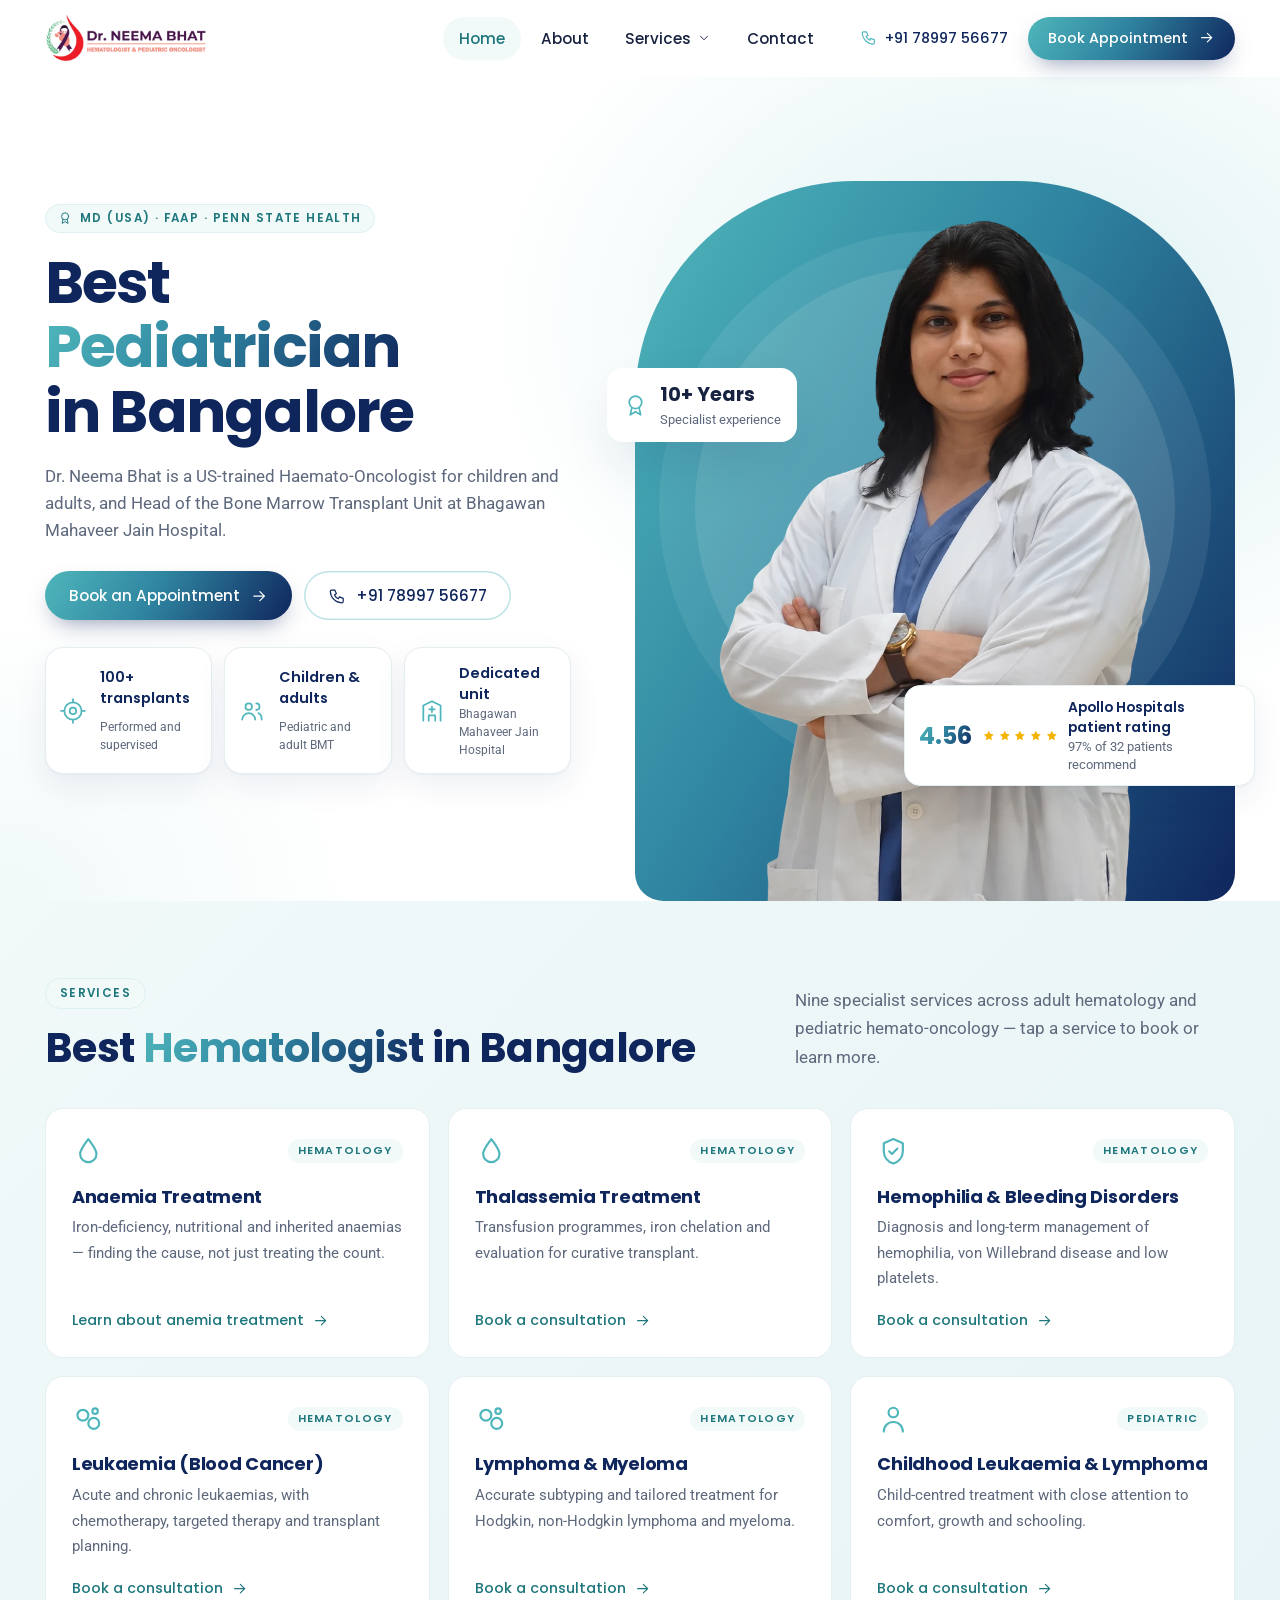
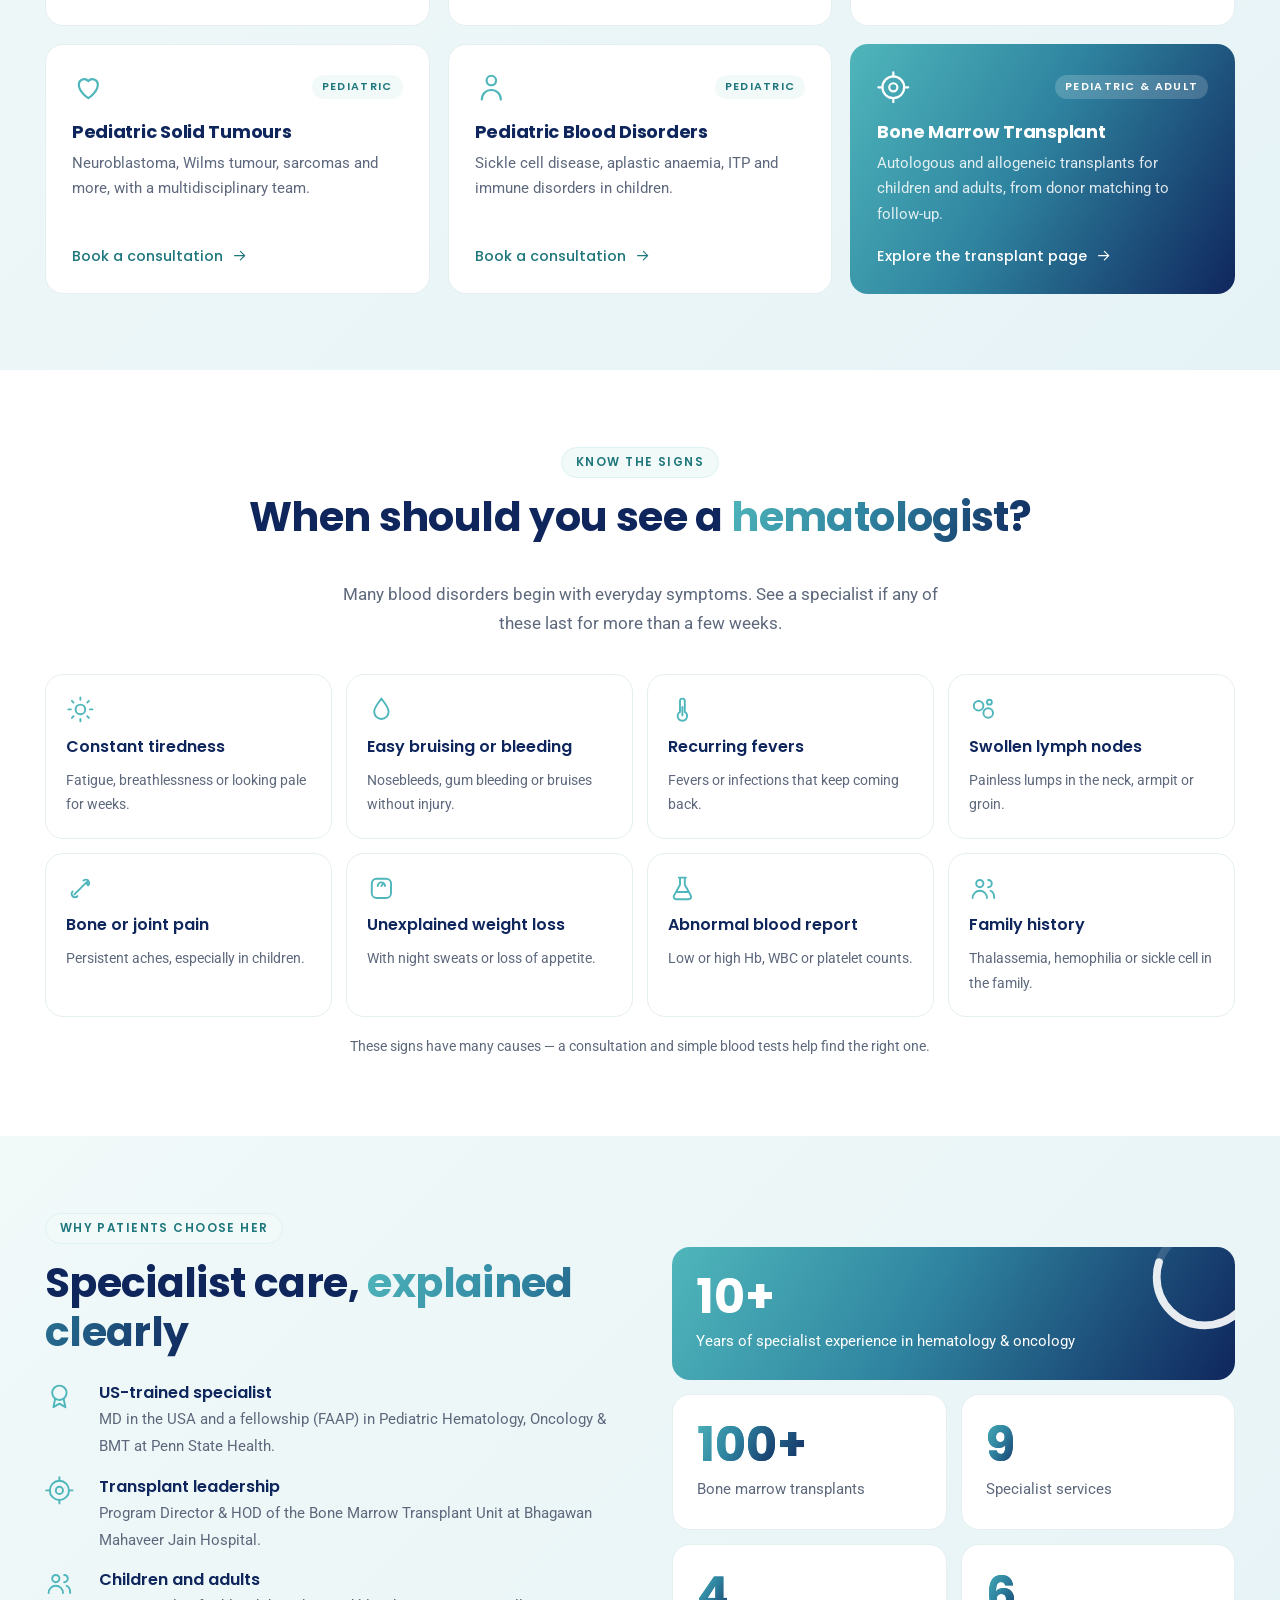
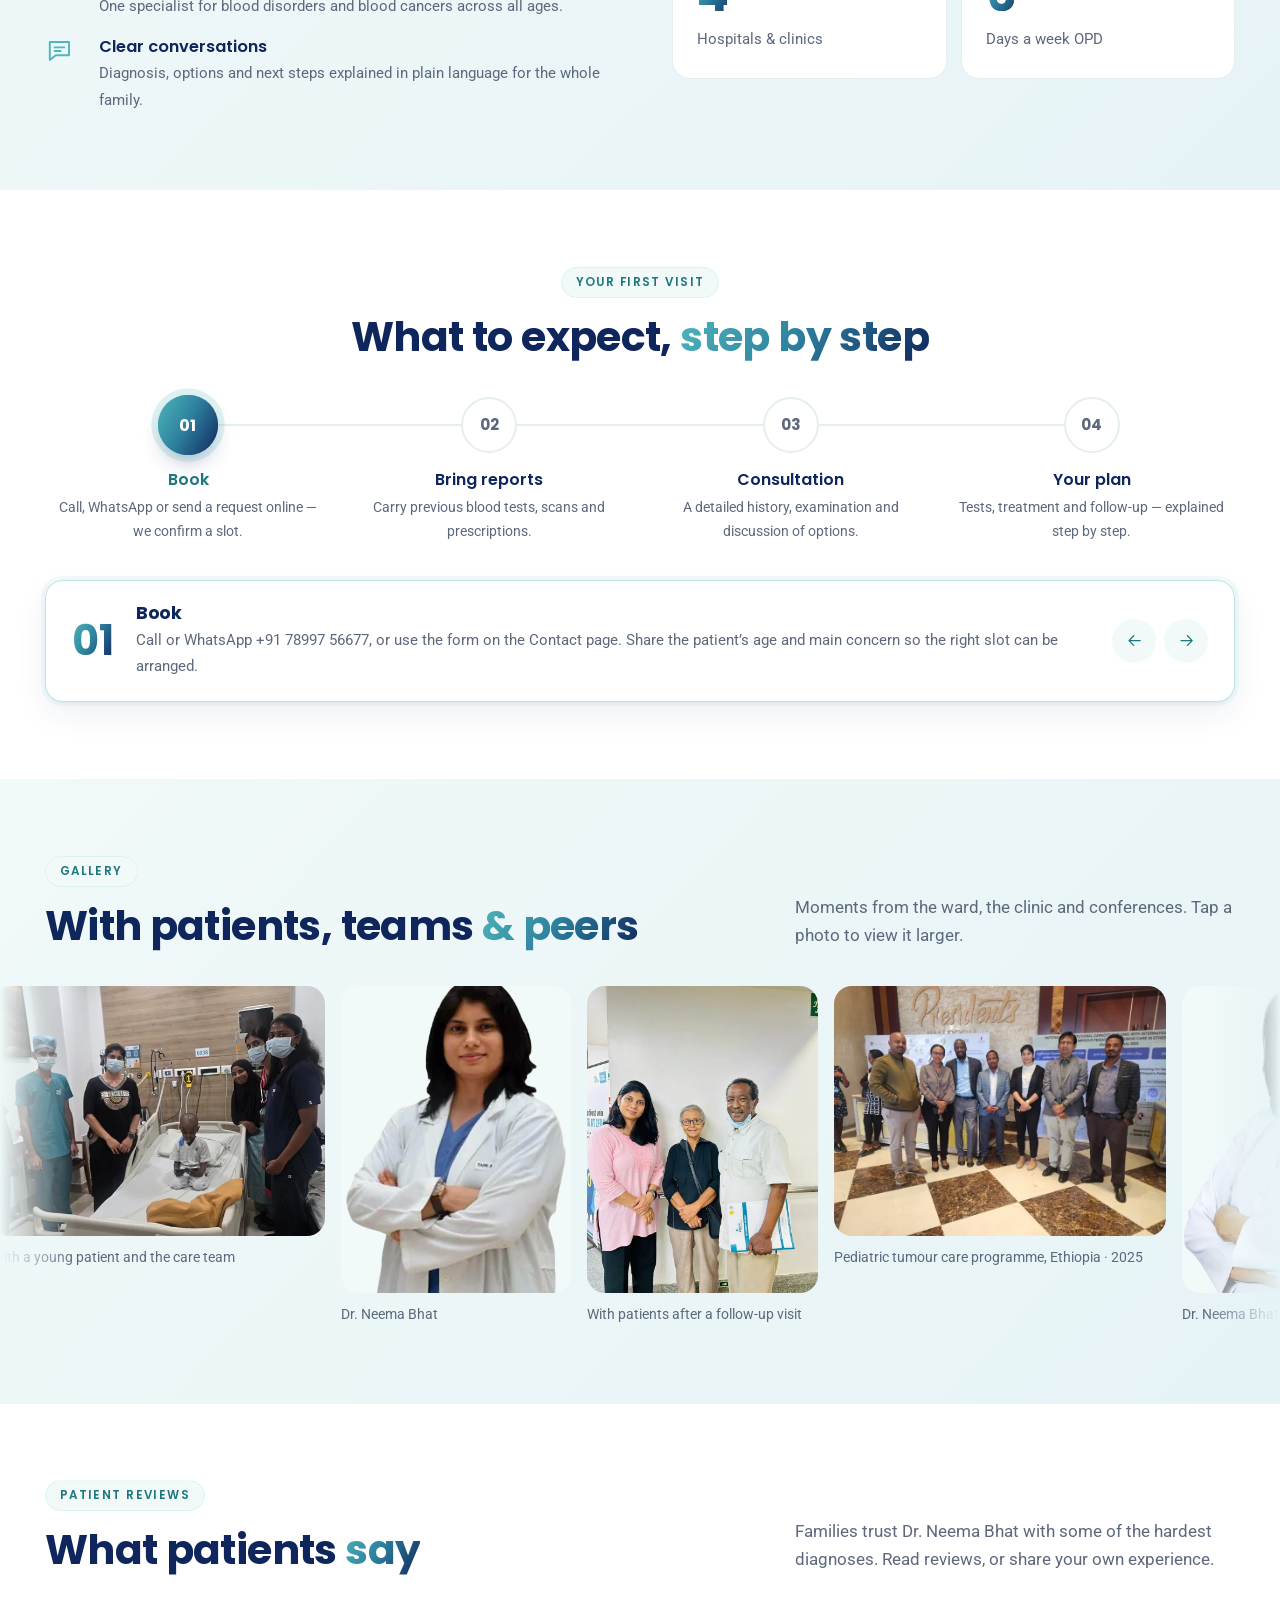
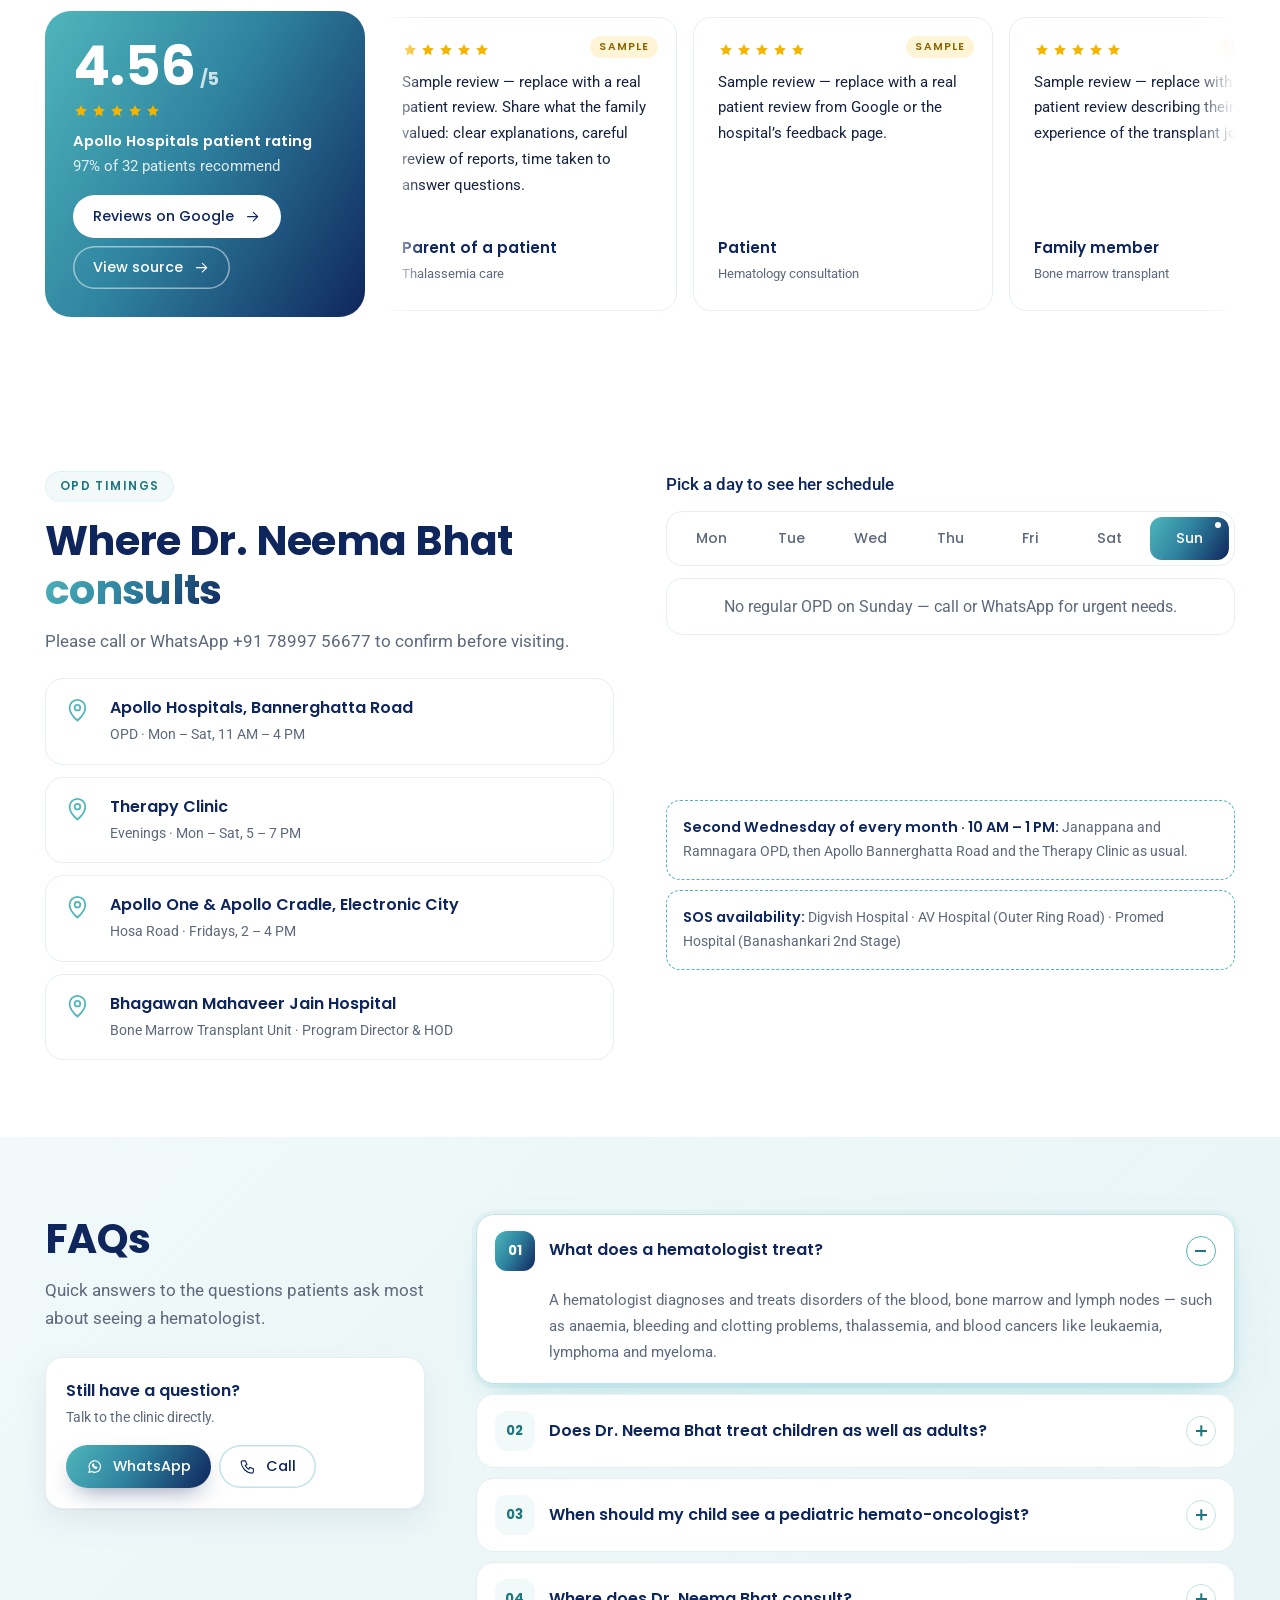
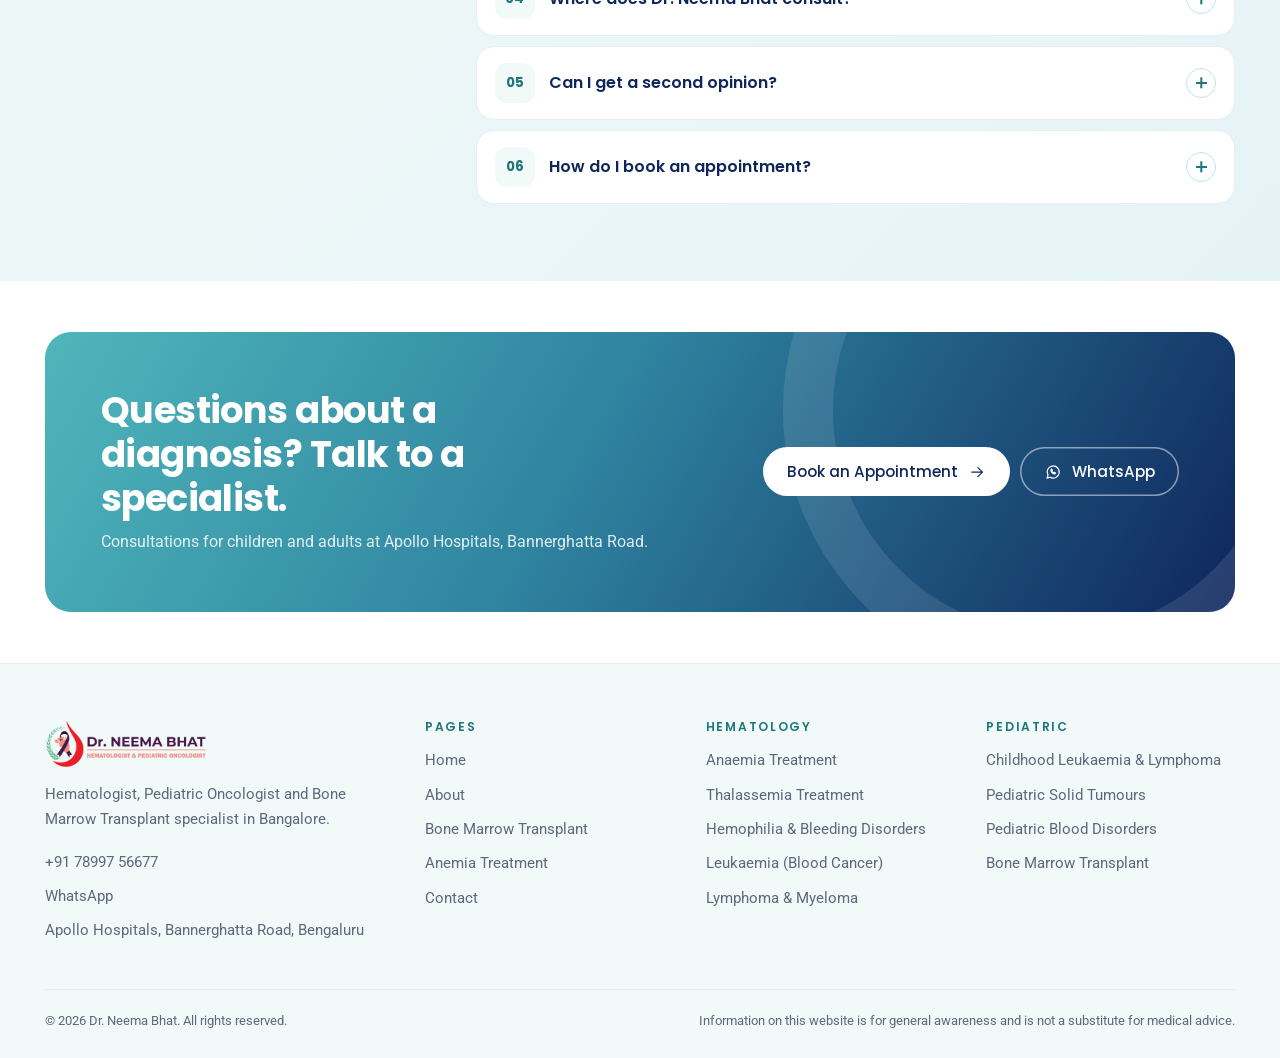
==== commit 15c7cdc1: "Anemia hero: replace portrait with a square red-blood-cell illustration Co-Authored-By: Claude Opus " ====
--- a/index.html
+++ b/index.html
@@ -19,7 +19,7 @@
   <link rel="apple-touch-icon" href="assets/images/logo-mark.png">
   <link rel="preload" href="assets/fonts/poppins-latin-700-normal.woff2" as="font" type="font/woff2" crossorigin>
   <link rel="preload" href="assets/fonts/roboto-latin-400-normal.woff2" as="font" type="font/woff2" crossorigin>
-  <link rel="stylesheet" href="assets/css/styles.css?v=44e52ac2">
+  <link rel="stylesheet" href="assets/css/styles.css?v=513d2b6c">
   <script type="application/ld+json">
   {"@context":"https://schema.org","@type":"Physician","name":"Dr. Neema Bhat","description":"Hematologist, Pediatric Oncologist and Bone Marrow Transplant specialist in Bangalore.","url":"https://drneemabhat.com/","image":"https://drneemabhat.com/assets/images/portrait-scrubs.webp","telephone":"+91-78997-56677","medicalSpecialty":["Hematologic","Oncologic","Pediatric"],"alumniOf":{"@type":"Hospital","name":"Penn State Health"},
    "hospitalAffiliation":[{"@type":"Hospital","name":"Apollo Hospitals, Bannerghatta Road"},{"@type":"Hospital","name":"Apollo One & Apollo Cradle, Electronic City"},{"@type":"Hospital","name":"Bhagawan Mahaveer Jain Hospital"}],
--- a/assets/css/styles.css
+++ b/assets/css/styles.css
@@ -874,3 +874,8 @@
   .qa__a { padding: 0 14px 16px 14px; }
 }
 .faq2__note { margin-top: 14px; font-size: .84rem; color: var(--muted); }
+.phero__pic--art { position: relative; width: min(100%, 340px); }
+.phero__pic--art > img { width: 100%; height: auto; filter: drop-shadow(0 24px 40px rgba(15, 38, 93, .25)); }
+.phero__chip { left: -34px; bottom: 14%; }
+.phero__chip .ic { color: #e2475a; }
+@media (max-width: 900px) { .phero__pic--art { width: min(70%, 280px); } .phero__chip { left: -24px; padding: 8px 12px; } .phero__chip b { font-size: .95rem; } }
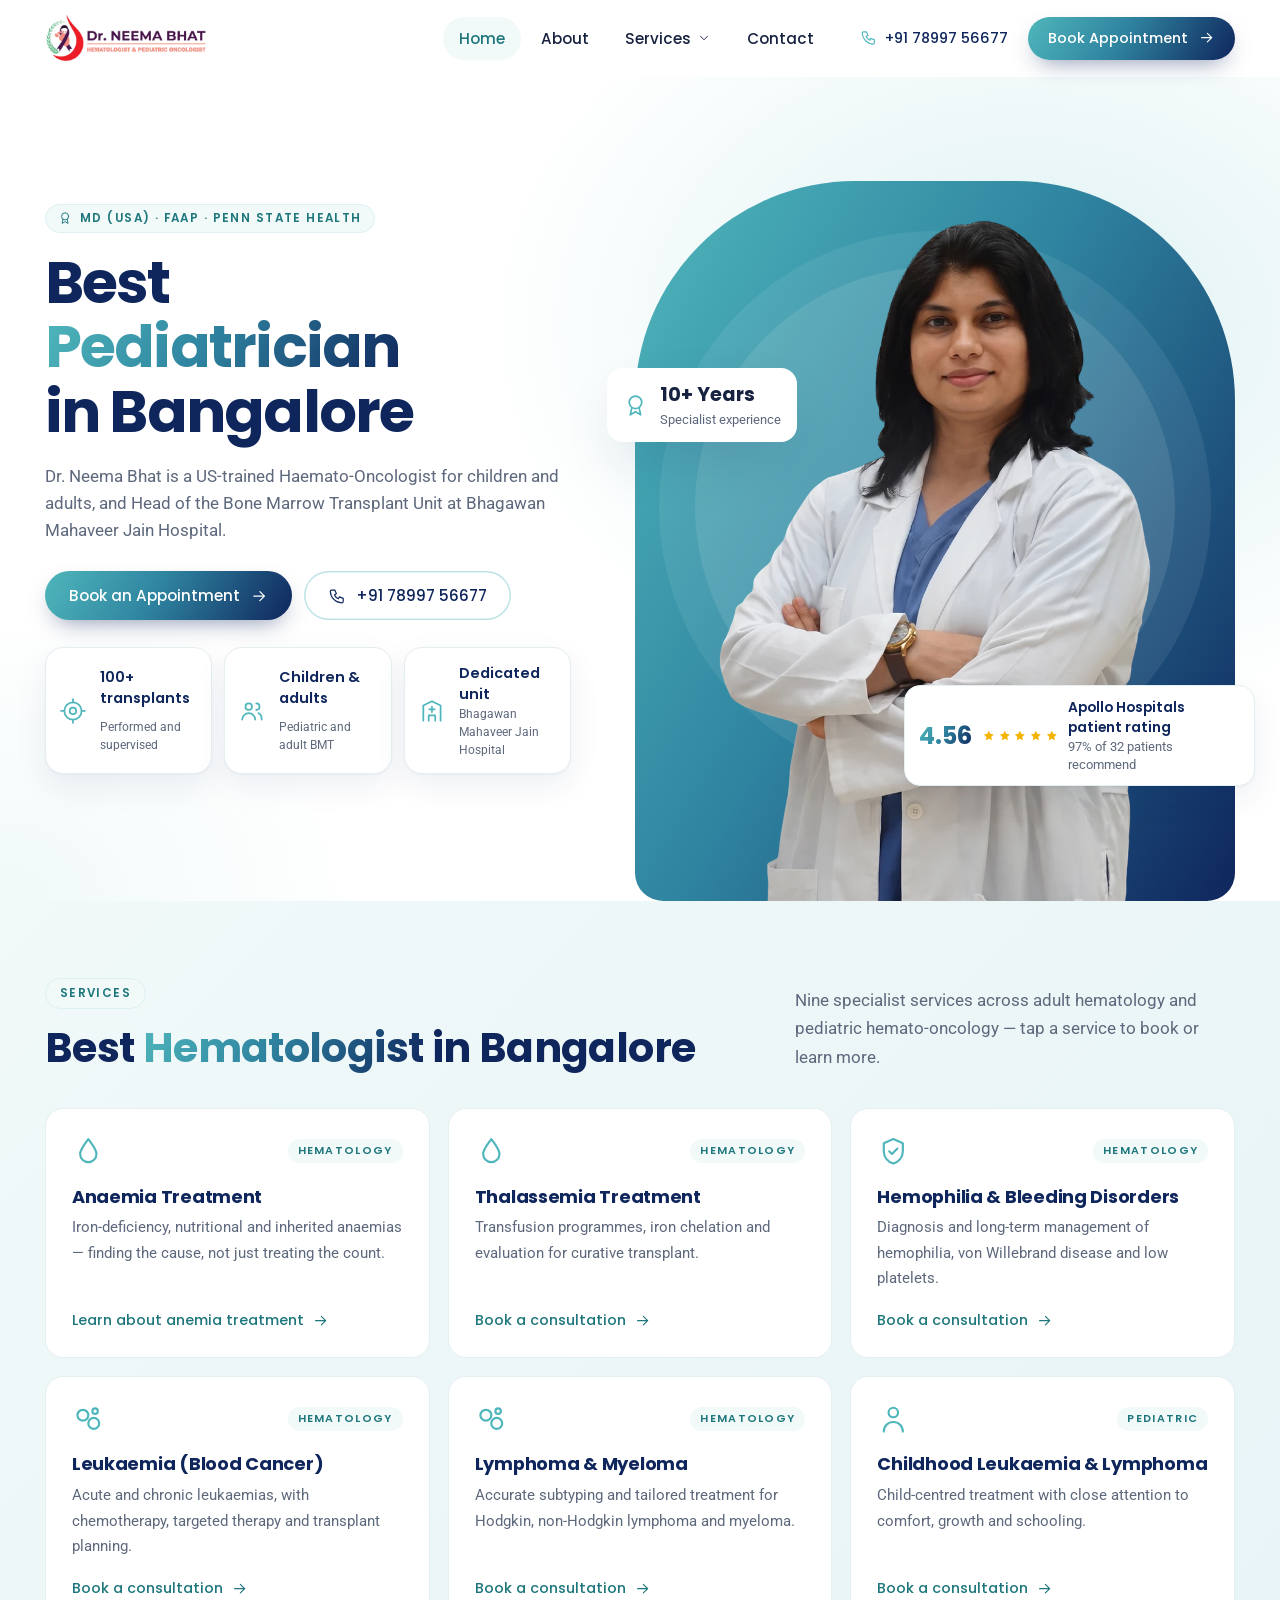
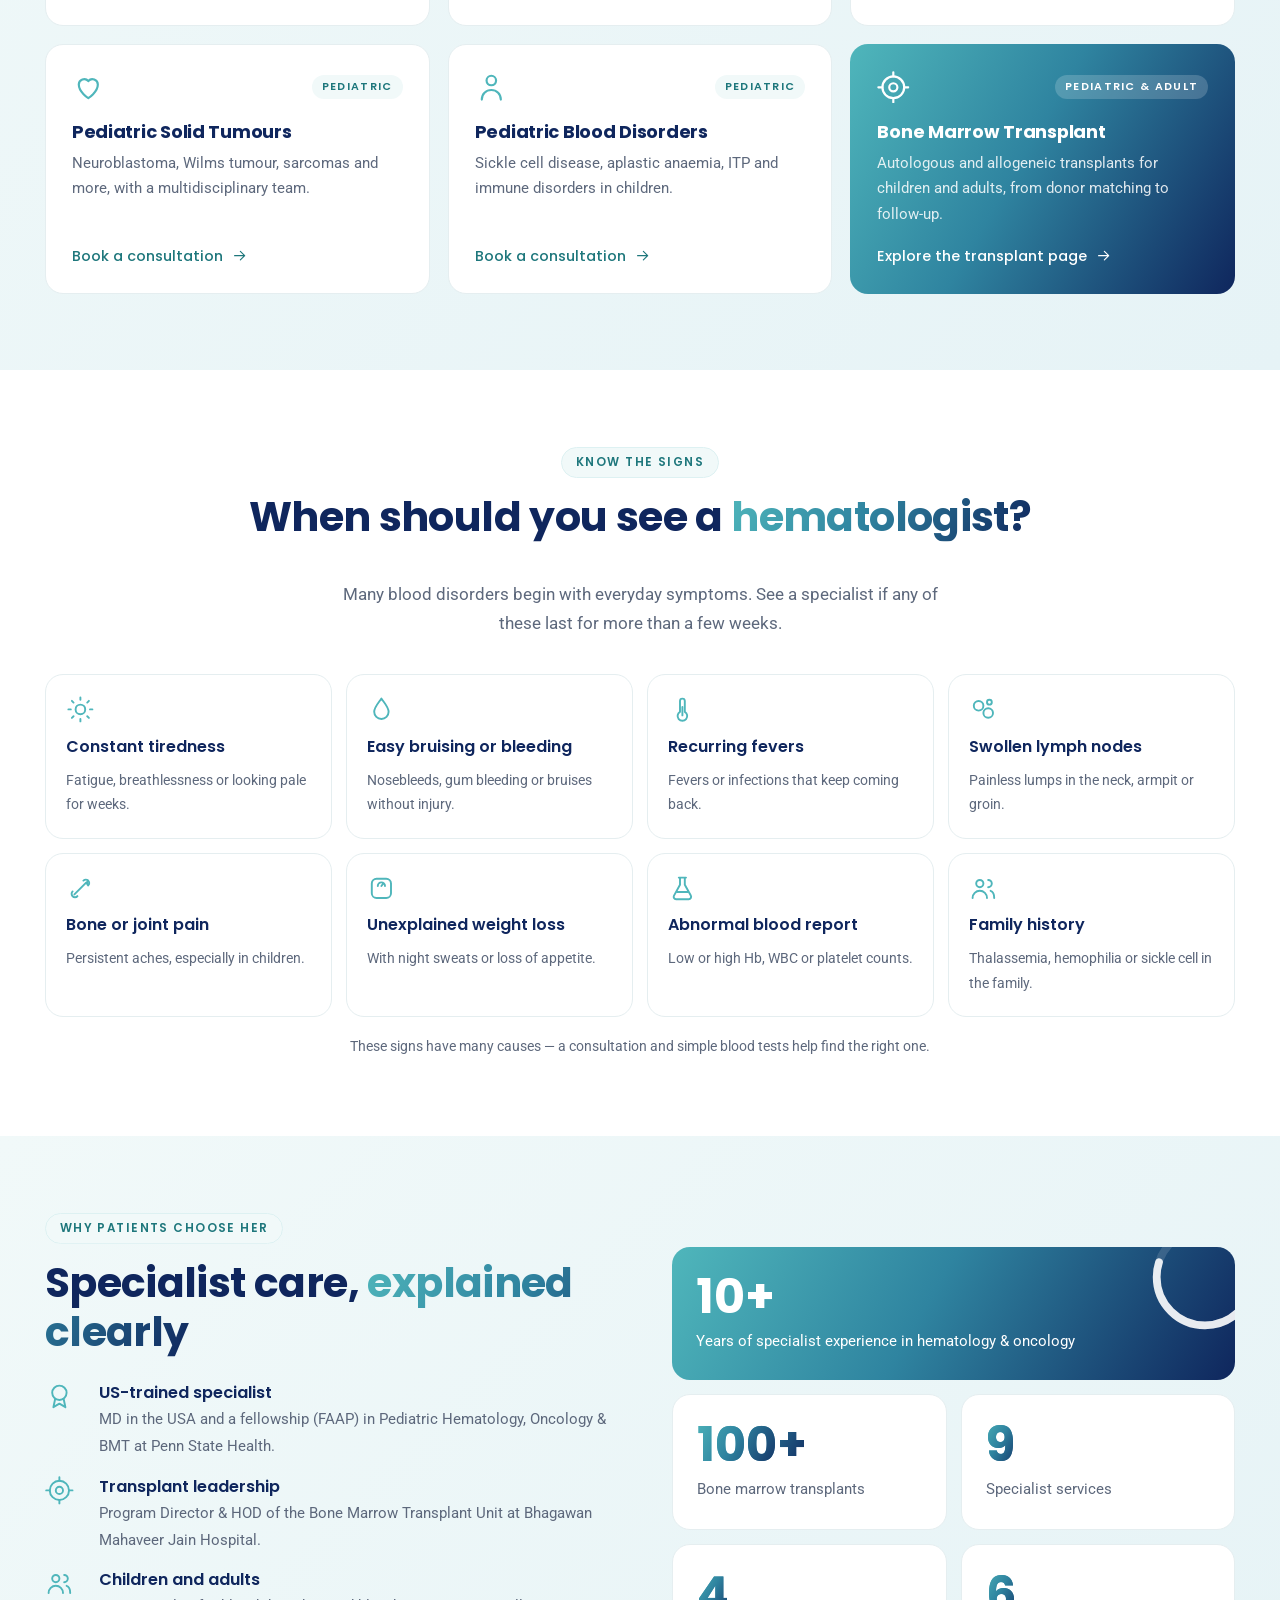
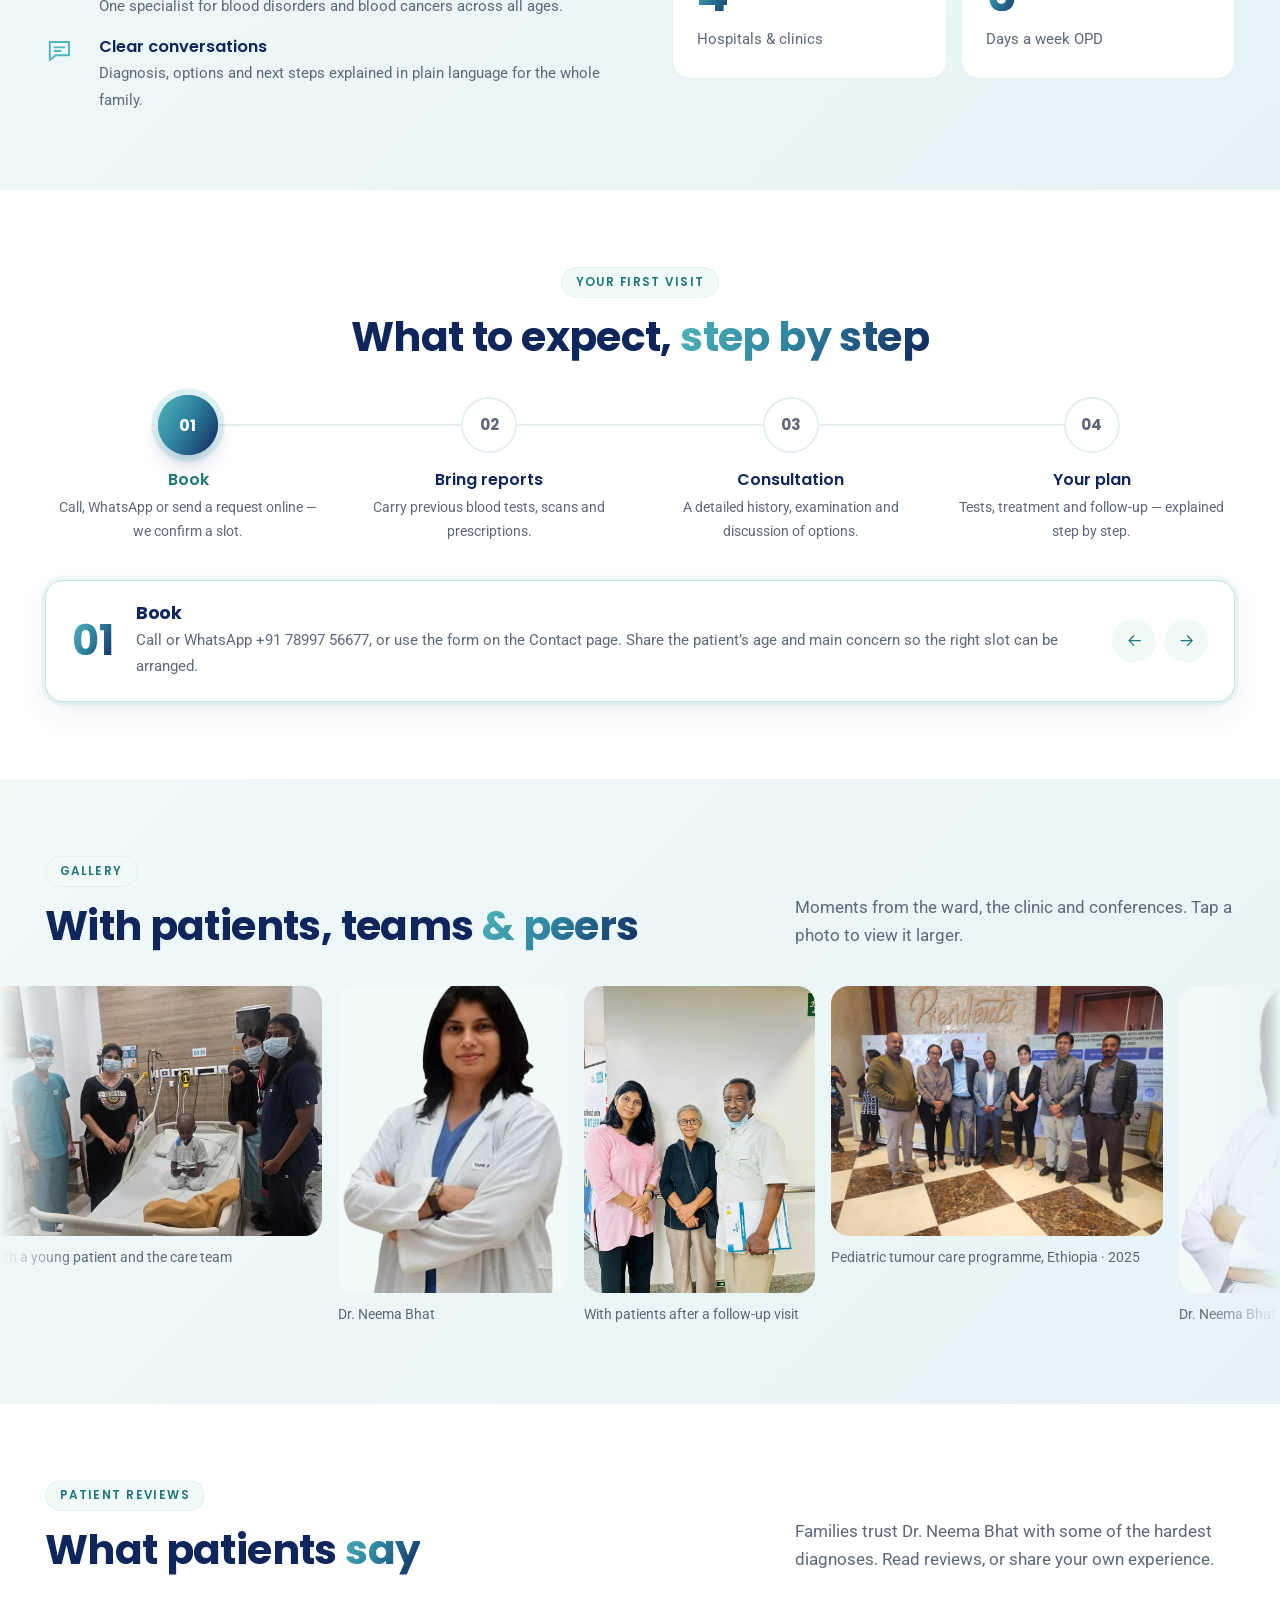
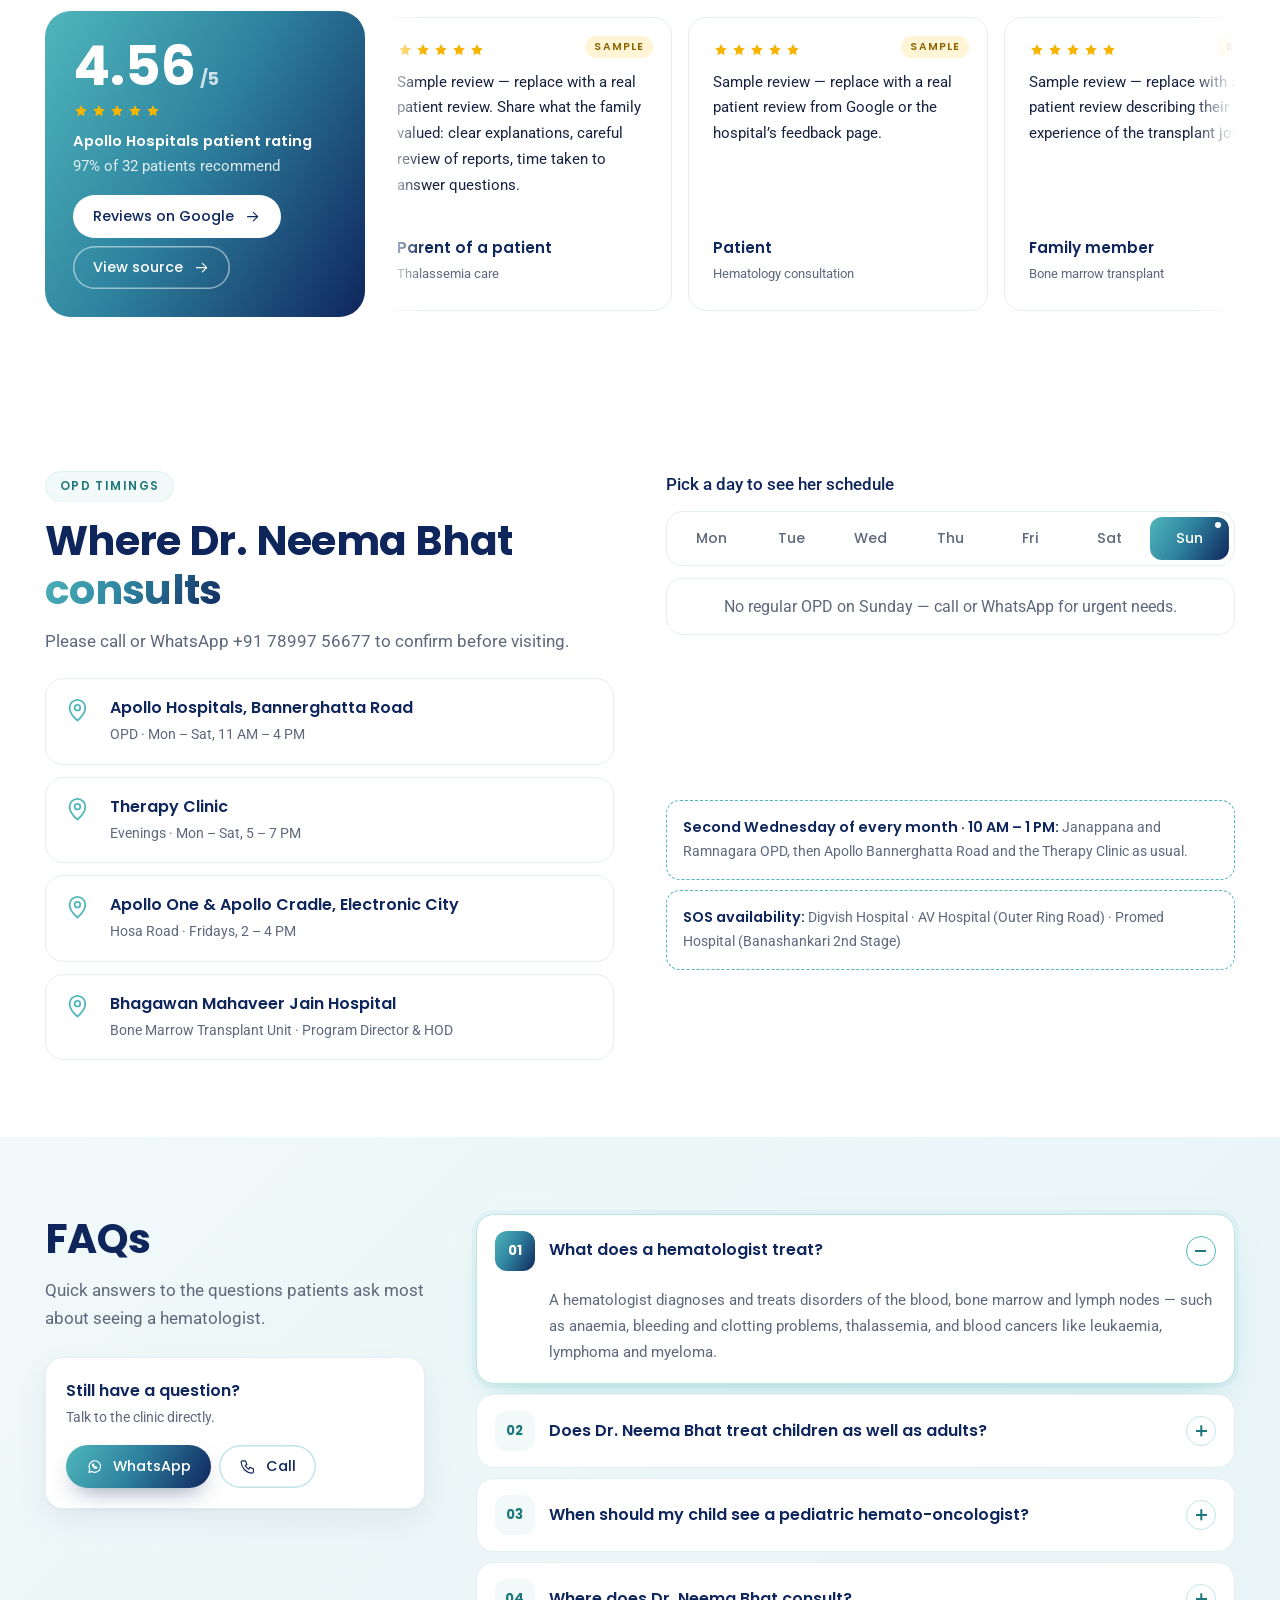
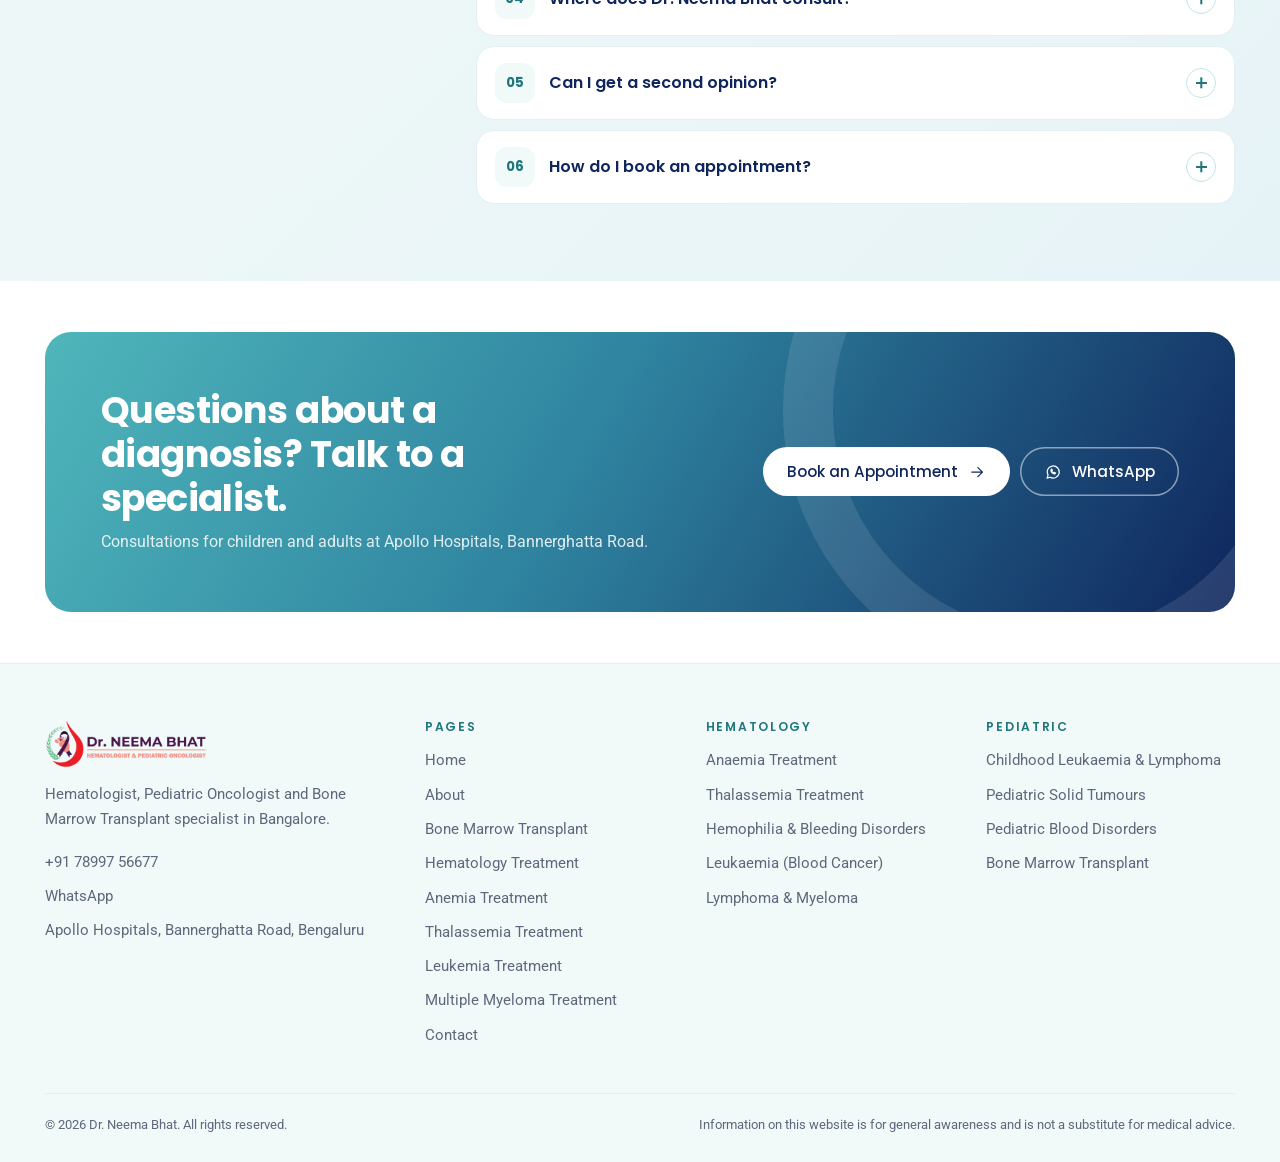
==== commit dbf048f6: "Add hematology, thalassemia, leukemia and multiple myeloma treatment pages - Four new condition page" ====
--- a/index.html
+++ b/index.html
@@ -19,7 +19,7 @@
   <link rel="apple-touch-icon" href="assets/images/logo-mark.png">
   <link rel="preload" href="assets/fonts/poppins-latin-700-normal.woff2" as="font" type="font/woff2" crossorigin>
   <link rel="preload" href="assets/fonts/roboto-latin-400-normal.woff2" as="font" type="font/woff2" crossorigin>
-  <link rel="stylesheet" href="assets/css/styles.css?v=513d2b6c">
+  <link rel="stylesheet" href="assets/css/styles.css?v=bf9a5c20">
   <script type="application/ld+json">
   {"@context":"https://schema.org","@type":"Physician","name":"Dr. Neema Bhat","description":"Hematologist, Pediatric Oncologist and Bone Marrow Transplant specialist in Bangalore.","url":"https://drneemabhat.com/","image":"https://drneemabhat.com/assets/images/portrait-scrubs.webp","telephone":"+91-78997-56677","medicalSpecialty":["Hematologic","Oncologic","Pediatric"],"alumniOf":{"@type":"Hospital","name":"Penn State Health"},
    "hospitalAffiliation":[{"@type":"Hospital","name":"Apollo Hospitals, Bannerghatta Road"},{"@type":"Hospital","name":"Apollo One & Apollo Cradle, Electronic City"},{"@type":"Hospital","name":"Bhagawan Mahaveer Jain Hospital"}],
@@ -75,7 +75,7 @@
           <li class="has-drop">
             <button type="button" aria-expanded="false" aria-controls="drop-services">Services<svg class="ic chev"><use href="#i-chev"/></svg></button>
             <div class="drop" id="drop-services">
-              <div class="drop__col"><h3>Hematology</h3><a href="anemia-treatment.html">Anaemia Treatment</a><a href="index.html#svc-thalassemia">Thalassemia Treatment</a><a href="index.html#svc-hemophilia">Hemophilia & Bleeding Disorders</a><a href="index.html#svc-leukaemia">Leukaemia (Blood Cancer)</a><a href="index.html#svc-lymphoma-myeloma">Lymphoma & Myeloma</a></div>
+              <div class="drop__col"><h3>Hematology</h3><a class="drop__all" href="hematology-treatment.html">Hematology Treatment (overview)</a><a href="anemia-treatment.html">Anaemia Treatment</a><a href="thalassemia-treatment.html">Thalassemia Treatment</a><a href="index.html#svc-hemophilia">Hemophilia & Bleeding Disorders</a><a href="leukemia-treatment.html">Leukaemia (Blood Cancer)</a><a href="multiple-myeloma-treatment.html">Lymphoma & Myeloma</a></div>
               <div class="drop__col"><h3>Pediatric</h3><a href="index.html#svc-childhood-leukaemia">Childhood Leukaemia & Lymphoma</a><a href="index.html#svc-pediatric-tumours">Pediatric Solid Tumours</a><a href="index.html#svc-pediatric-blood">Pediatric Blood Disorders</a></div>
               <a class="drop__feat" href="bone-marrow-transplant.html">Bone Marrow Transplant<svg class="ic"><use href="#i-go"/></svg></a>
             </div>
@@ -102,7 +102,7 @@
         <li><a href="index.html" aria-current="page">Home<svg class="ic"><use href="#i-go"/></svg></a></li>
         <li><a href="about.html">About<svg class="ic"><use href="#i-go"/></svg></a></li>
         <li><button type="button" data-acc aria-expanded="false">Services<svg class="ic chev"><use href="#i-chev"/></svg></button>
-          <div class="sheet__sub"><div><small>Hematology</small><a href="anemia-treatment.html">Anaemia Treatment</a><a href="index.html#svc-thalassemia">Thalassemia Treatment</a><a href="index.html#svc-hemophilia">Hemophilia & Bleeding Disorders</a><a href="index.html#svc-leukaemia">Leukaemia (Blood Cancer)</a><a href="index.html#svc-lymphoma-myeloma">Lymphoma & Myeloma</a><small>Pediatric</small><a href="index.html#svc-childhood-leukaemia">Childhood Leukaemia & Lymphoma</a><a href="index.html#svc-pediatric-tumours">Pediatric Solid Tumours</a><a href="index.html#svc-pediatric-blood">Pediatric Blood Disorders</a><small>Specialty</small><a href="bone-marrow-transplant.html">Bone Marrow Transplant</a></div></div></li>
+          <div class="sheet__sub"><div><small>Hematology</small><a href="hematology-treatment.html">Hematology Treatment (overview)</a><a href="anemia-treatment.html">Anaemia Treatment</a><a href="thalassemia-treatment.html">Thalassemia Treatment</a><a href="index.html#svc-hemophilia">Hemophilia & Bleeding Disorders</a><a href="leukemia-treatment.html">Leukaemia (Blood Cancer)</a><a href="multiple-myeloma-treatment.html">Lymphoma & Myeloma</a><small>Pediatric</small><a href="index.html#svc-childhood-leukaemia">Childhood Leukaemia & Lymphoma</a><a href="index.html#svc-pediatric-tumours">Pediatric Solid Tumours</a><a href="index.html#svc-pediatric-blood">Pediatric Blood Disorders</a><small>Specialty</small><a href="bone-marrow-transplant.html">Bone Marrow Transplant</a></div></div></li>
         <li><a href="contact.html">Contact<svg class="ic"><use href="#i-go"/></svg></a></li>
       </ul>
       <div class="sheet__actions">
@@ -157,7 +157,7 @@
             <p>Iron-deficiency, nutritional and inherited anaemias — finding the cause, not just treating the count.</p>
             <span class="svc__go">Learn about anemia treatment<svg class="ic"><use href="#i-go"/></svg></span>
           </a>
-          <a class="svc" id="svc-thalassemia" href="contact.html?topic=thalassemia" data-fx="fade" style="--d:0.08s">
+          <a class="svc" id="svc-thalassemia" href="thalassemia-treatment.html" data-fx="fade" style="--d:0.08s">
             <div class="svc__top"><svg class="ic svc__ic"><use href="#i-drop"/></svg><span class="svc__cat">Hematology</span></div>
             <h3>Thalassemia Treatment</h3>
             <p>Transfusion programmes, iron chelation and evaluation for curative transplant.</p>
@@ -169,13 +169,13 @@
             <p>Diagnosis and long-term management of hemophilia, von Willebrand disease and low platelets.</p>
             <span class="svc__go">Book a consultation<svg class="ic"><use href="#i-go"/></svg></span>
           </a>
-          <a class="svc" id="svc-leukaemia" href="contact.html?topic=leukaemia" data-fx="fade" style="--d:0.00s">
+          <a class="svc" id="svc-leukaemia" href="leukemia-treatment.html" data-fx="fade" style="--d:0.00s">
             <div class="svc__top"><svg class="ic svc__ic"><use href="#i-cells"/></svg><span class="svc__cat">Hematology</span></div>
             <h3>Leukaemia (Blood Cancer)</h3>
             <p>Acute and chronic leukaemias, with chemotherapy, targeted therapy and transplant planning.</p>
             <span class="svc__go">Book a consultation<svg class="ic"><use href="#i-go"/></svg></span>
           </a>
-          <a class="svc" id="svc-lymphoma-myeloma" href="contact.html?topic=lymphoma-myeloma" data-fx="fade" style="--d:0.08s">
+          <a class="svc" id="svc-lymphoma-myeloma" href="multiple-myeloma-treatment.html" data-fx="fade" style="--d:0.08s">
             <div class="svc__top"><svg class="ic svc__ic"><use href="#i-cells"/></svg><span class="svc__cat">Hematology</span></div>
             <h3>Lymphoma & Myeloma</h3>
             <p>Accurate subtyping and tailored treatment for Hodgkin, non-Hodgkin lymphoma and myeloma.</p>
@@ -218,9 +218,9 @@
               <button type="button" role="tab" aria-selected="false" data-f="hema">Hematology</button>
               <button type="button" role="tab" aria-selected="false" data-f="ped">Pediatric</button>
             </div>
-            <ul class="apps"><li data-cat="hema"><a class="app" href="anemia-treatment.html" data-m-svc="anaemia"><span class="app__ic"><svg class="ic"><use href="#i-drop"/></svg></span><b>Anaemia</b></a></li><li data-cat="hema"><a class="app" href="contact.html?topic=thalassemia" data-m-svc="thalassemia"><span class="app__ic"><svg class="ic"><use href="#i-drop"/></svg></span><b>Thalassemia</b></a></li><li data-cat="hema"><a class="app" href="contact.html?topic=hemophilia" data-m-svc="hemophilia"><span class="app__ic"><svg class="ic"><use href="#i-shield"/></svg></span><b>Hemophilia</b></a></li><li data-cat="hema"><a class="app" href="contact.html?topic=leukaemia" data-m-svc="leukaemia"><span class="app__ic"><svg class="ic"><use href="#i-cells"/></svg></span><b>Leukaemia</b></a></li><li data-cat="hema"><a class="app" href="contact.html?topic=lymphoma-myeloma" data-m-svc="lymphoma-myeloma"><span class="app__ic"><svg class="ic"><use href="#i-cells"/></svg></span><b>Lymphoma &amp; Myeloma</b></a></li><li data-cat="ped"><a class="app" href="contact.html?topic=childhood-leukaemia" data-m-svc="childhood-leukaemia"><span class="app__ic"><svg class="ic"><use href="#i-child"/></svg></span><b>Child Leukaemia</b></a></li><li data-cat="ped"><a class="app" href="contact.html?topic=pediatric-tumours" data-m-svc="pediatric-tumours"><span class="app__ic"><svg class="ic"><use href="#i-heart"/></svg></span><b>Solid Tumours</b></a></li><li data-cat="ped"><a class="app" href="contact.html?topic=pediatric-blood" data-m-svc="pediatric-blood"><span class="app__ic"><svg class="ic"><use href="#i-child"/></svg></span><b>Child Blood Disorders</b></a></li><li data-cat="hema ped"><a class="app app--feat" href="bone-marrow-transplant.html" data-m-svc="bone-marrow-transplant"><span class="app__ic"><svg class="ic"><use href="#i-marrow"/></svg></span><b>Bone Marrow Transplant</b></a></li></ul>
-          </div>
-          <div class="svc-m__tiles"><div class="bento"><a class="tile tile--feat" href="bone-marrow-transplant.html" data-m-svc="bone-marrow-transplant"><svg class="ic"><use href="#i-marrow"/></svg><span class="tile__txt"><small>Pediatric &amp; Adult</small><b>Bone Marrow Transplant</b></span><span class="tile__go"><svg class="ic"><use href="#i-go"/></svg></span></a><a class="tile" href="anemia-treatment.html" data-m-svc="anaemia"><svg class="ic"><use href="#i-drop"/></svg><span class="tile__txt"><small>Hematology</small><b>Anaemia Treatment</b></span><span class="tile__go"><svg class="ic"><use href="#i-go"/></svg></span></a><a class="tile" href="contact.html?topic=thalassemia" data-m-svc="thalassemia"><svg class="ic"><use href="#i-drop"/></svg><span class="tile__txt"><small>Hematology</small><b>Thalassemia Treatment</b></span><span class="tile__go"><svg class="ic"><use href="#i-go"/></svg></span></a><a class="tile" href="contact.html?topic=hemophilia" data-m-svc="hemophilia"><svg class="ic"><use href="#i-shield"/></svg><span class="tile__txt"><small>Hematology</small><b>Hemophilia & Bleeding Disorders</b></span><span class="tile__go"><svg class="ic"><use href="#i-go"/></svg></span></a><a class="tile" href="contact.html?topic=leukaemia" data-m-svc="leukaemia"><svg class="ic"><use href="#i-cells"/></svg><span class="tile__txt"><small>Hematology</small><b>Leukaemia (Blood Cancer)</b></span><span class="tile__go"><svg class="ic"><use href="#i-go"/></svg></span></a><a class="tile" href="contact.html?topic=lymphoma-myeloma" data-m-svc="lymphoma-myeloma"><svg class="ic"><use href="#i-cells"/></svg><span class="tile__txt"><small>Hematology</small><b>Lymphoma & Myeloma</b></span><span class="tile__go"><svg class="ic"><use href="#i-go"/></svg></span></a><a class="tile" href="contact.html?topic=childhood-leukaemia" data-m-svc="childhood-leukaemia"><svg class="ic"><use href="#i-child"/></svg><span class="tile__txt"><small>Pediatric</small><b>Childhood Leukaemia & Lymphoma</b></span><span class="tile__go"><svg class="ic"><use href="#i-go"/></svg></span></a><a class="tile" href="contact.html?topic=pediatric-tumours" data-m-svc="pediatric-tumours"><svg class="ic"><use href="#i-heart"/></svg><span class="tile__txt"><small>Pediatric</small><b>Pediatric Solid Tumours</b></span><span class="tile__go"><svg class="ic"><use href="#i-go"/></svg></span></a><a class="tile" href="contact.html?topic=pediatric-blood" data-m-svc="pediatric-blood"><svg class="ic"><use href="#i-child"/></svg><span class="tile__txt"><small>Pediatric</small><b>Pediatric Blood Disorders</b></span><span class="tile__go"><svg class="ic"><use href="#i-go"/></svg></span></a></div></div>
+            <ul class="apps"><li data-cat="hema"><a class="app" href="anemia-treatment.html" data-m-svc="anaemia"><span class="app__ic"><svg class="ic"><use href="#i-drop"/></svg></span><b>Anaemia</b></a></li><li data-cat="hema"><a class="app" href="thalassemia-treatment.html" data-m-svc="thalassemia"><span class="app__ic"><svg class="ic"><use href="#i-drop"/></svg></span><b>Thalassemia</b></a></li><li data-cat="hema"><a class="app" href="contact.html?topic=hemophilia" data-m-svc="hemophilia"><span class="app__ic"><svg class="ic"><use href="#i-shield"/></svg></span><b>Hemophilia</b></a></li><li data-cat="hema"><a class="app" href="leukemia-treatment.html" data-m-svc="leukaemia"><span class="app__ic"><svg class="ic"><use href="#i-cells"/></svg></span><b>Leukaemia</b></a></li><li data-cat="hema"><a class="app" href="multiple-myeloma-treatment.html" data-m-svc="lymphoma-myeloma"><span class="app__ic"><svg class="ic"><use href="#i-cells"/></svg></span><b>Lymphoma &amp; Myeloma</b></a></li><li data-cat="ped"><a class="app" href="contact.html?topic=childhood-leukaemia" data-m-svc="childhood-leukaemia"><span class="app__ic"><svg class="ic"><use href="#i-child"/></svg></span><b>Child Leukaemia</b></a></li><li data-cat="ped"><a class="app" href="contact.html?topic=pediatric-tumours" data-m-svc="pediatric-tumours"><span class="app__ic"><svg class="ic"><use href="#i-heart"/></svg></span><b>Solid Tumours</b></a></li><li data-cat="ped"><a class="app" href="contact.html?topic=pediatric-blood" data-m-svc="pediatric-blood"><span class="app__ic"><svg class="ic"><use href="#i-child"/></svg></span><b>Child Blood Disorders</b></a></li><li data-cat="hema ped"><a class="app app--feat" href="bone-marrow-transplant.html" data-m-svc="bone-marrow-transplant"><span class="app__ic"><svg class="ic"><use href="#i-marrow"/></svg></span><b>Bone Marrow Transplant</b></a></li></ul>
+          </div>
+          <div class="svc-m__tiles"><div class="bento"><a class="tile tile--feat" href="bone-marrow-transplant.html" data-m-svc="bone-marrow-transplant"><svg class="ic"><use href="#i-marrow"/></svg><span class="tile__txt"><small>Pediatric &amp; Adult</small><b>Bone Marrow Transplant</b></span><span class="tile__go"><svg class="ic"><use href="#i-go"/></svg></span></a><a class="tile" href="anemia-treatment.html" data-m-svc="anaemia"><svg class="ic"><use href="#i-drop"/></svg><span class="tile__txt"><small>Hematology</small><b>Anaemia Treatment</b></span><span class="tile__go"><svg class="ic"><use href="#i-go"/></svg></span></a><a class="tile" href="thalassemia-treatment.html" data-m-svc="thalassemia"><svg class="ic"><use href="#i-drop"/></svg><span class="tile__txt"><small>Hematology</small><b>Thalassemia Treatment</b></span><span class="tile__go"><svg class="ic"><use href="#i-go"/></svg></span></a><a class="tile" href="contact.html?topic=hemophilia" data-m-svc="hemophilia"><svg class="ic"><use href="#i-shield"/></svg><span class="tile__txt"><small>Hematology</small><b>Hemophilia & Bleeding Disorders</b></span><span class="tile__go"><svg class="ic"><use href="#i-go"/></svg></span></a><a class="tile" href="leukemia-treatment.html" data-m-svc="leukaemia"><svg class="ic"><use href="#i-cells"/></svg><span class="tile__txt"><small>Hematology</small><b>Leukaemia (Blood Cancer)</b></span><span class="tile__go"><svg class="ic"><use href="#i-go"/></svg></span></a><a class="tile" href="multiple-myeloma-treatment.html" data-m-svc="lymphoma-myeloma"><svg class="ic"><use href="#i-cells"/></svg><span class="tile__txt"><small>Hematology</small><b>Lymphoma & Myeloma</b></span><span class="tile__go"><svg class="ic"><use href="#i-go"/></svg></span></a><a class="tile" href="contact.html?topic=childhood-leukaemia" data-m-svc="childhood-leukaemia"><svg class="ic"><use href="#i-child"/></svg><span class="tile__txt"><small>Pediatric</small><b>Childhood Leukaemia & Lymphoma</b></span><span class="tile__go"><svg class="ic"><use href="#i-go"/></svg></span></a><a class="tile" href="contact.html?topic=pediatric-tumours" data-m-svc="pediatric-tumours"><svg class="ic"><use href="#i-heart"/></svg><span class="tile__txt"><small>Pediatric</small><b>Pediatric Solid Tumours</b></span><span class="tile__go"><svg class="ic"><use href="#i-go"/></svg></span></a><a class="tile" href="contact.html?topic=pediatric-blood" data-m-svc="pediatric-blood"><svg class="ic"><use href="#i-child"/></svg><span class="tile__txt"><small>Pediatric</small><b>Pediatric Blood Disorders</b></span><span class="tile__go"><svg class="ic"><use href="#i-go"/></svg></span></a></div></div>
         </div>
       </div>
     </section>
@@ -365,8 +365,8 @@
             <li>Apollo Hospitals, Bannerghatta Road, Bengaluru</li>
           </ul>
         </div>
-        <div><h2>Pages</h2><ul><li><a href="index.html">Home</a></li><li><a href="about.html">About</a></li><li><a href="bone-marrow-transplant.html">Bone Marrow Transplant</a></li><li><a href="anemia-treatment.html">Anemia Treatment</a></li><li><a href="contact.html">Contact</a></li></ul></div>
-        <div><h2>Hematology</h2><ul><li><a href="anemia-treatment.html">Anaemia Treatment</a></li><li><a href="index.html#svc-thalassemia">Thalassemia Treatment</a></li><li><a href="index.html#svc-hemophilia">Hemophilia & Bleeding Disorders</a></li><li><a href="index.html#svc-leukaemia">Leukaemia (Blood Cancer)</a></li><li><a href="index.html#svc-lymphoma-myeloma">Lymphoma & Myeloma</a></li></ul></div>
+        <div><h2>Pages</h2><ul><li><a href="index.html">Home</a></li><li><a href="about.html">About</a></li><li><a href="bone-marrow-transplant.html">Bone Marrow Transplant</a></li><li><a href="hematology-treatment.html">Hematology Treatment</a></li><li><a href="anemia-treatment.html">Anemia Treatment</a></li><li><a href="thalassemia-treatment.html">Thalassemia Treatment</a></li><li><a href="leukemia-treatment.html">Leukemia Treatment</a></li><li><a href="multiple-myeloma-treatment.html">Multiple Myeloma Treatment</a></li><li><a href="contact.html">Contact</a></li></ul></div>
+        <div><h2>Hematology</h2><ul><li><a href="anemia-treatment.html">Anaemia Treatment</a></li><li><a href="thalassemia-treatment.html">Thalassemia Treatment</a></li><li><a href="index.html#svc-hemophilia">Hemophilia & Bleeding Disorders</a></li><li><a href="leukemia-treatment.html">Leukaemia (Blood Cancer)</a></li><li><a href="multiple-myeloma-treatment.html">Lymphoma & Myeloma</a></li></ul></div>
         <div><h2>Pediatric</h2><ul><li><a href="index.html#svc-childhood-leukaemia">Childhood Leukaemia & Lymphoma</a></li><li><a href="index.html#svc-pediatric-tumours">Pediatric Solid Tumours</a></li><li><a href="index.html#svc-pediatric-blood">Pediatric Blood Disorders</a></li><li><a href="bone-marrow-transplant.html">Bone Marrow Transplant</a></li></ul></div>
       </div>
       <div class="foot__base"><p>© <span data-year>2026</span> Dr. Neema Bhat. All rights reserved.</p><p>Information on this website is for general awareness and is not a substitute for medical advice.</p></div>
--- a/assets/css/styles.css
+++ b/assets/css/styles.css
@@ -879,3 +879,28 @@
 .phero__chip { left: -34px; bottom: 14%; }
 .phero__chip .ic { color: #e2475a; }
 @media (max-width: 900px) { .phero__pic--art { width: min(70%, 280px); } .phero__chip { left: -24px; padding: 8px 12px; } .phero__chip b { font-size: .95rem; } }
+
+/* ---------- Condition pages ---------- */
+.drop .drop__all { font-weight: 600; color: var(--teal-dark); }
+.dtable-wrap { border: 1px solid var(--line); border-radius: var(--r); overflow: hidden; background: #fff; }
+.dtable { width: 100%; border-collapse: collapse; font-size: .94rem; }
+.dtable th { text-align: left; padding: 14px 18px; background: var(--teal-50); font: 600 .72rem var(--f-head); letter-spacing: .12em; text-transform: uppercase; color: var(--teal-dark); }
+.dtable td { padding: 14px 18px; border-top: 1px solid var(--line); vertical-align: top; color: var(--ink); }
+.dtable td:not(:first-child) { color: var(--muted); }
+.dtable td b { font-family: var(--f-head); font-weight: 600; color: var(--navy); }
+.dtable a, .lead a, .box__sub a { color: var(--teal-dark); font-weight: 500; text-decoration: underline; text-underline-offset: 3px; }
+@media (hover: hover) { .dtable tbody tr:hover td { background: #fbfefe; } }
+.tsteps { display: grid; grid-template-columns: 1fr 1fr; gap: 14px; }
+.tstep { display: grid; grid-template-columns: 46px 1fr; gap: 14px; align-items: start; padding: 22px; border-radius: var(--r); background: #fff; border: 1px solid var(--line); }
+.tstep h3 { font-size: 1.06rem; margin-top: 10px; }
+.tstep .box__sub:first-child { margin-top: 8px; }
+.tstep .list { margin-top: 10px; }
+@media (max-width: 900px) { .tsteps { grid-template-columns: 1fr; } }
+@media (max-width: 700px) {
+  .dtable thead { display: none; }
+  .dtable, .dtable tbody, .dtable tr, .dtable td { display: block; width: 100%; }
+  .dtable tr { padding: 14px 16px; border-top: 1px solid var(--line); }
+  .dtable tr:first-child { border-top: 0; }
+  .dtable td { border: 0; padding: 4px 0; }
+  .dtable td:not(:first-child)::before { content: attr(data-label); display: block; font: 600 .66rem var(--f-head); letter-spacing: .12em; text-transform: uppercase; color: var(--teal-dark); margin-top: 6px; }
+}
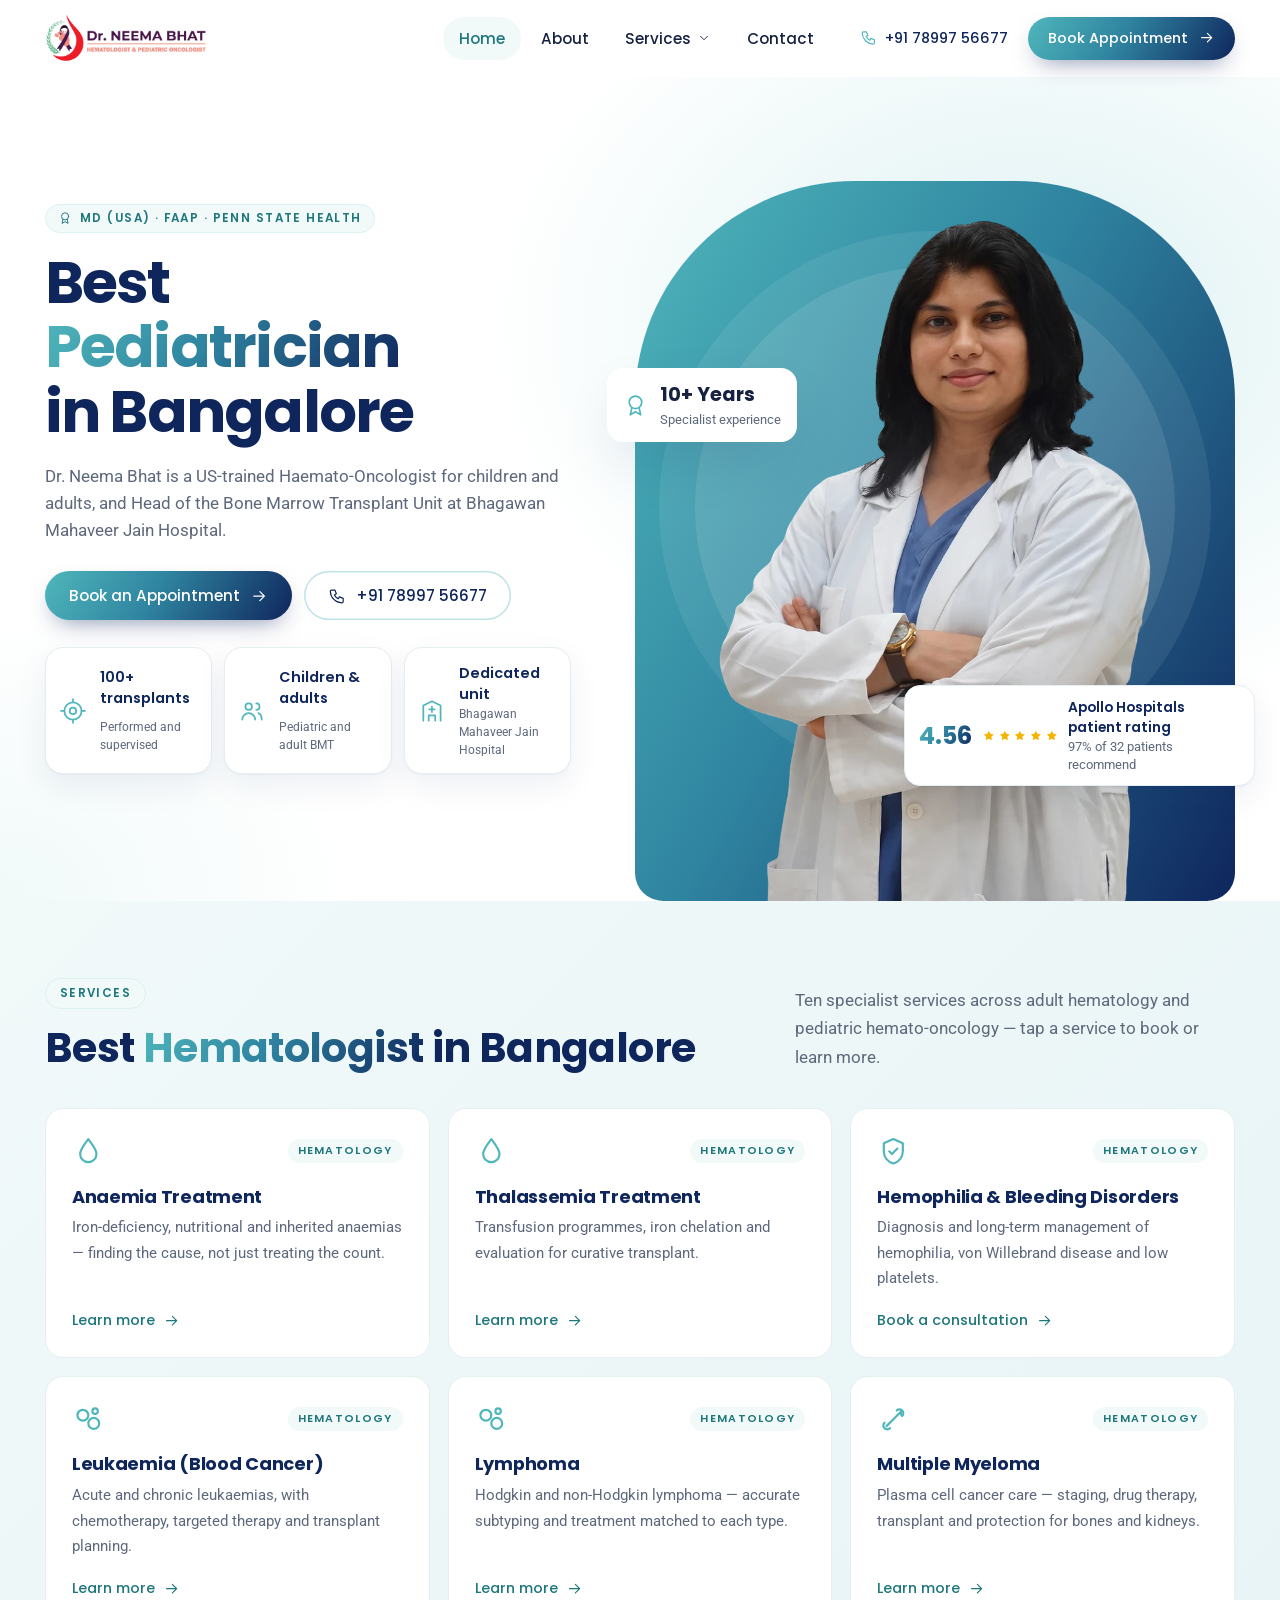
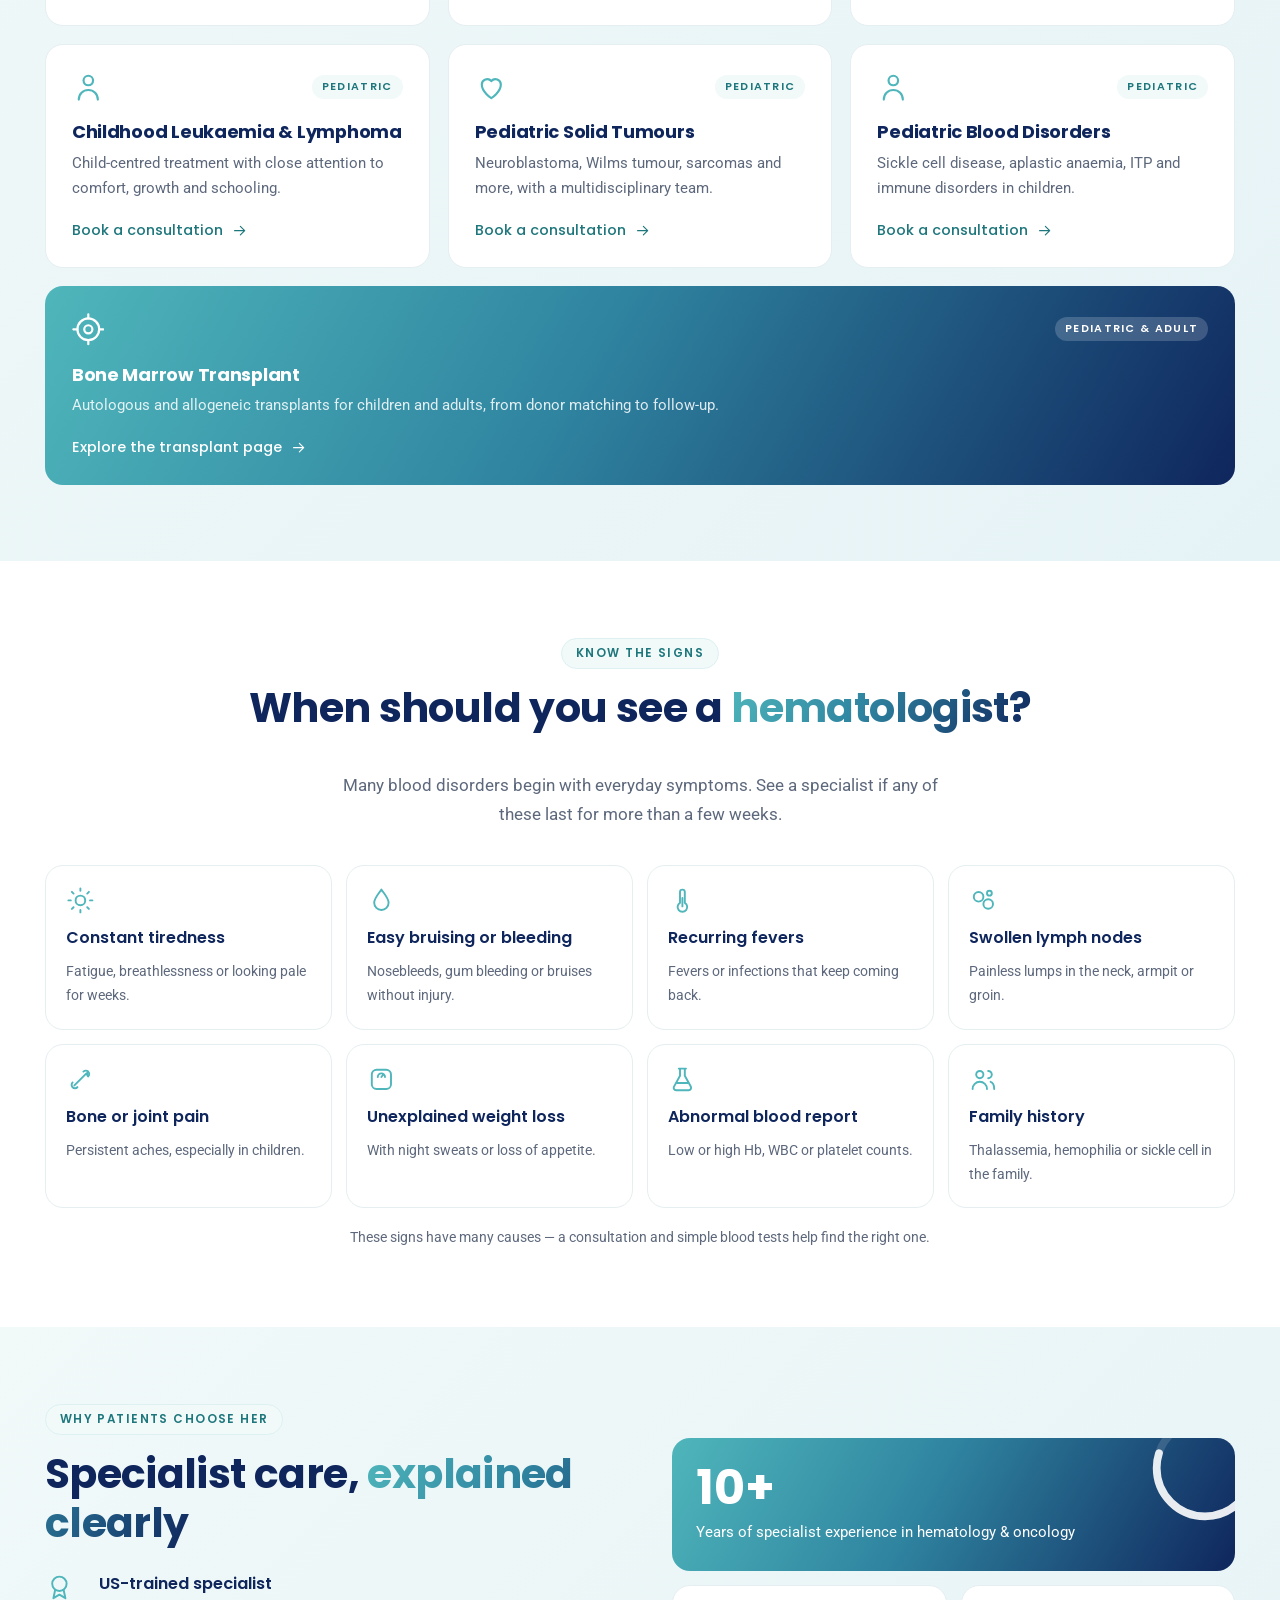
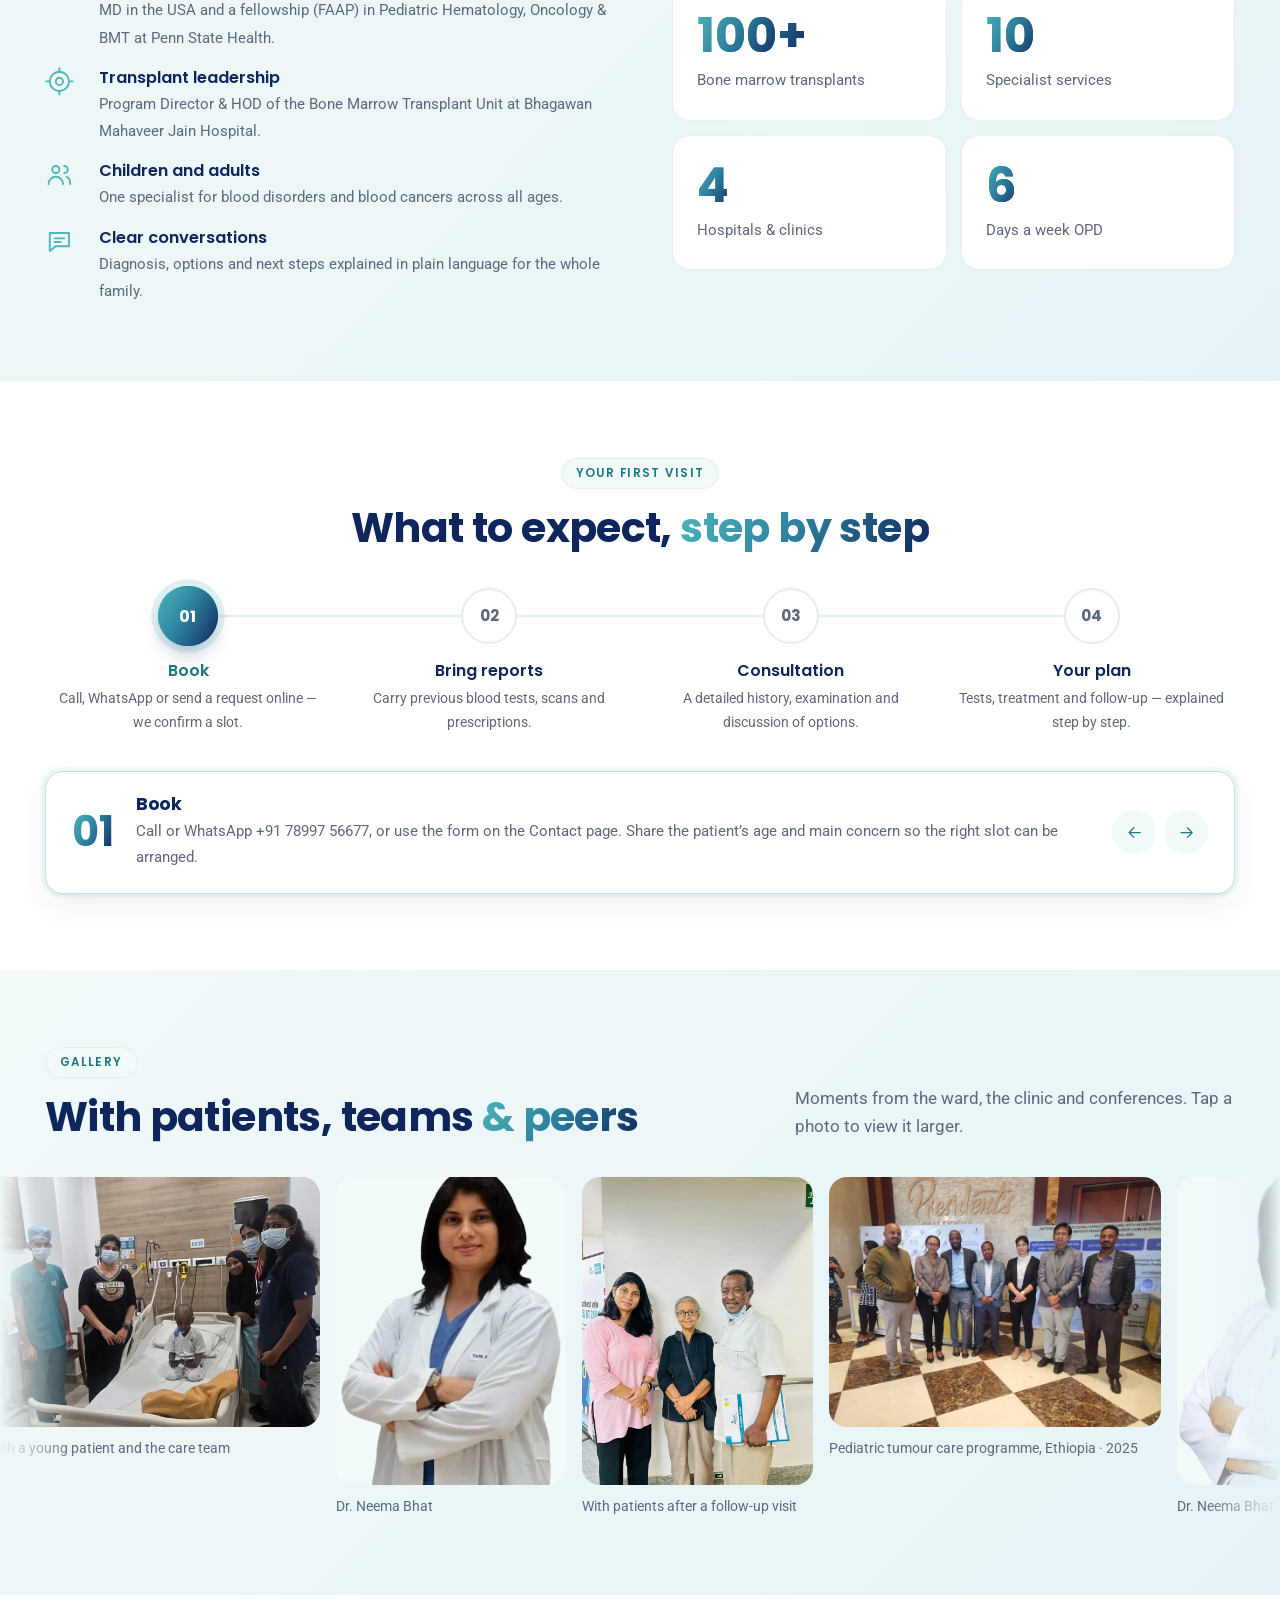
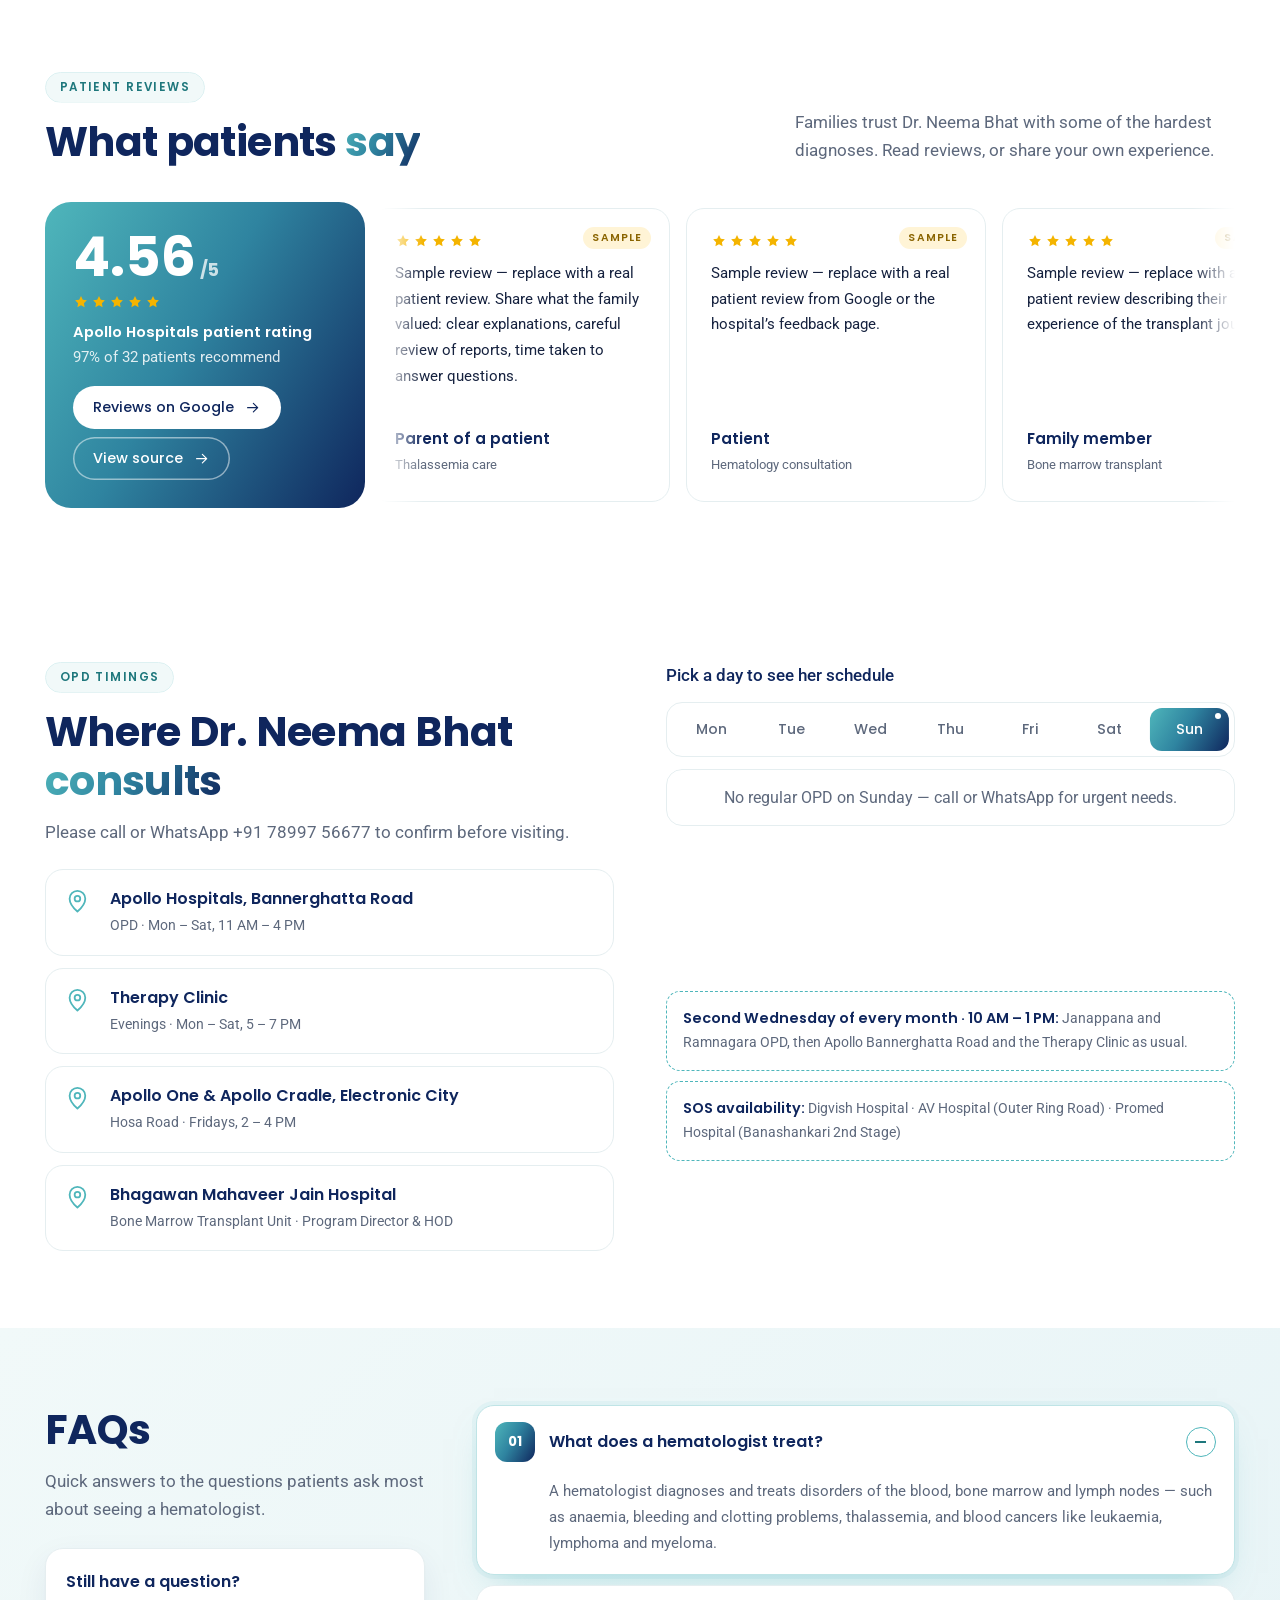
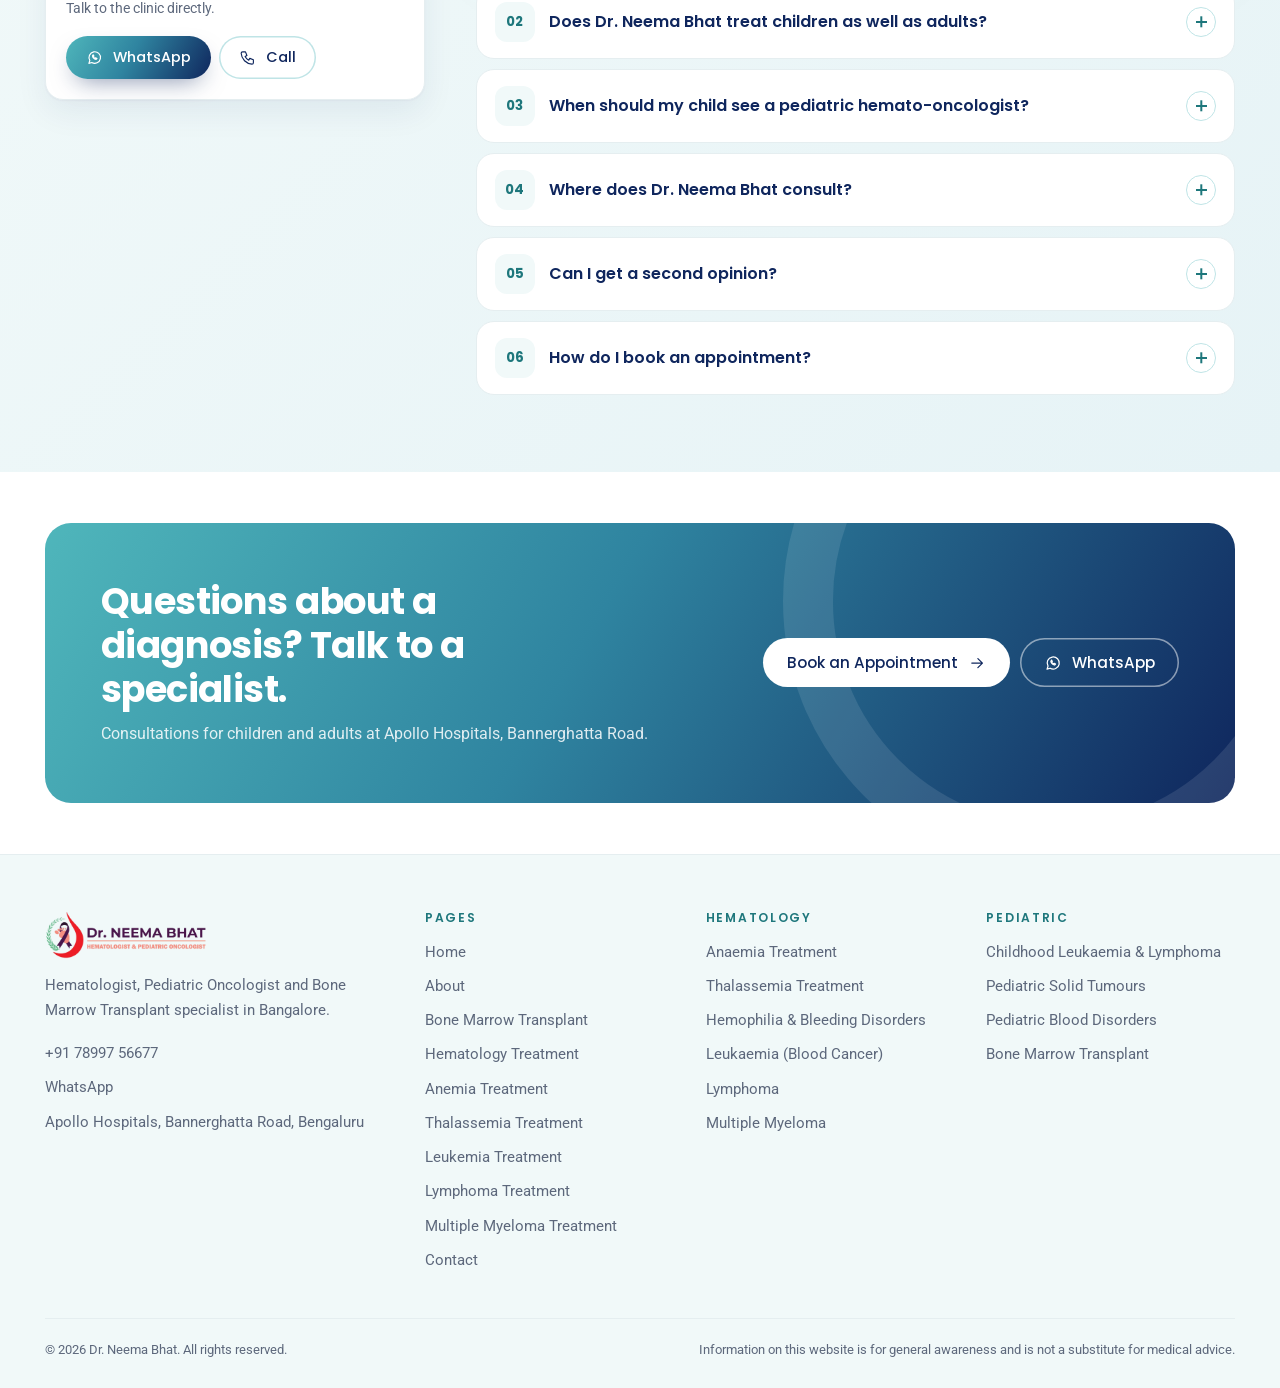
==== commit 18375dfb: "Treatment pages: lighter, less boxy layouts; separate lymphoma and myeloma pages; current-page highl" ====
--- a/index.html
+++ b/index.html
@@ -19,7 +19,7 @@
   <link rel="apple-touch-icon" href="assets/images/logo-mark.png">
   <link rel="preload" href="assets/fonts/poppins-latin-700-normal.woff2" as="font" type="font/woff2" crossorigin>
   <link rel="preload" href="assets/fonts/roboto-latin-400-normal.woff2" as="font" type="font/woff2" crossorigin>
-  <link rel="stylesheet" href="assets/css/styles.css?v=bf9a5c20">
+  <link rel="stylesheet" href="assets/css/styles.css?v=a0bdf7b9">
   <script type="application/ld+json">
   {"@context":"https://schema.org","@type":"Physician","name":"Dr. Neema Bhat","description":"Hematologist, Pediatric Oncologist and Bone Marrow Transplant specialist in Bangalore.","url":"https://drneemabhat.com/","image":"https://drneemabhat.com/assets/images/portrait-scrubs.webp","telephone":"+91-78997-56677","medicalSpecialty":["Hematologic","Oncologic","Pediatric"],"alumniOf":{"@type":"Hospital","name":"Penn State Health"},
    "hospitalAffiliation":[{"@type":"Hospital","name":"Apollo Hospitals, Bannerghatta Road"},{"@type":"Hospital","name":"Apollo One & Apollo Cradle, Electronic City"},{"@type":"Hospital","name":"Bhagawan Mahaveer Jain Hospital"}],
@@ -75,7 +75,7 @@
           <li class="has-drop">
             <button type="button" aria-expanded="false" aria-controls="drop-services">Services<svg class="ic chev"><use href="#i-chev"/></svg></button>
             <div class="drop" id="drop-services">
-              <div class="drop__col"><h3>Hematology</h3><a class="drop__all" href="hematology-treatment.html">Hematology Treatment (overview)</a><a href="anemia-treatment.html">Anaemia Treatment</a><a href="thalassemia-treatment.html">Thalassemia Treatment</a><a href="index.html#svc-hemophilia">Hemophilia & Bleeding Disorders</a><a href="leukemia-treatment.html">Leukaemia (Blood Cancer)</a><a href="multiple-myeloma-treatment.html">Lymphoma & Myeloma</a></div>
+              <div class="drop__col"><h3>Hematology</h3><a class="drop__all" href="hematology-treatment.html">Hematology Treatment (overview)</a><a href="anemia-treatment.html">Anaemia Treatment</a><a href="thalassemia-treatment.html">Thalassemia Treatment</a><a href="index.html#svc-hemophilia">Hemophilia & Bleeding Disorders</a><a href="leukemia-treatment.html">Leukaemia (Blood Cancer)</a><a href="lymphoma-treatment.html">Lymphoma</a><a href="multiple-myeloma-treatment.html">Multiple Myeloma</a></div>
               <div class="drop__col"><h3>Pediatric</h3><a href="index.html#svc-childhood-leukaemia">Childhood Leukaemia & Lymphoma</a><a href="index.html#svc-pediatric-tumours">Pediatric Solid Tumours</a><a href="index.html#svc-pediatric-blood">Pediatric Blood Disorders</a></div>
               <a class="drop__feat" href="bone-marrow-transplant.html">Bone Marrow Transplant<svg class="ic"><use href="#i-go"/></svg></a>
             </div>
@@ -102,7 +102,7 @@
         <li><a href="index.html" aria-current="page">Home<svg class="ic"><use href="#i-go"/></svg></a></li>
         <li><a href="about.html">About<svg class="ic"><use href="#i-go"/></svg></a></li>
         <li><button type="button" data-acc aria-expanded="false">Services<svg class="ic chev"><use href="#i-chev"/></svg></button>
-          <div class="sheet__sub"><div><small>Hematology</small><a href="hematology-treatment.html">Hematology Treatment (overview)</a><a href="anemia-treatment.html">Anaemia Treatment</a><a href="thalassemia-treatment.html">Thalassemia Treatment</a><a href="index.html#svc-hemophilia">Hemophilia & Bleeding Disorders</a><a href="leukemia-treatment.html">Leukaemia (Blood Cancer)</a><a href="multiple-myeloma-treatment.html">Lymphoma & Myeloma</a><small>Pediatric</small><a href="index.html#svc-childhood-leukaemia">Childhood Leukaemia & Lymphoma</a><a href="index.html#svc-pediatric-tumours">Pediatric Solid Tumours</a><a href="index.html#svc-pediatric-blood">Pediatric Blood Disorders</a><small>Specialty</small><a href="bone-marrow-transplant.html">Bone Marrow Transplant</a></div></div></li>
+          <div class="sheet__sub"><div><small>Hematology</small><a href="hematology-treatment.html">Hematology Treatment (overview)</a><a href="anemia-treatment.html">Anaemia Treatment</a><a href="thalassemia-treatment.html">Thalassemia Treatment</a><a href="index.html#svc-hemophilia">Hemophilia & Bleeding Disorders</a><a href="leukemia-treatment.html">Leukaemia (Blood Cancer)</a><a href="lymphoma-treatment.html">Lymphoma</a><a href="multiple-myeloma-treatment.html">Multiple Myeloma</a><small>Pediatric</small><a href="index.html#svc-childhood-leukaemia">Childhood Leukaemia & Lymphoma</a><a href="index.html#svc-pediatric-tumours">Pediatric Solid Tumours</a><a href="index.html#svc-pediatric-blood">Pediatric Blood Disorders</a><small>Specialty</small><a href="bone-marrow-transplant.html">Bone Marrow Transplant</a></div></div></li>
         <li><a href="contact.html">Contact<svg class="ic"><use href="#i-go"/></svg></a></li>
       </ul>
       <div class="sheet__actions">
@@ -148,20 +148,20 @@
       <div class="wrap">
         <div class="head">
           <div><p class="tag" data-fx="wipe-x">Services</p><h2 class="title" id="svc-title" data-fx="wipe">Best <span class="grad-text">Hematologist</span> in Bangalore</h2></div>
-          <p class="lead" data-fx="fade">Nine specialist services across adult hematology and pediatric hemato-oncology — tap a service to book or learn more.</p>
+          <p class="lead" data-fx="fade">Ten specialist services across adult hematology and pediatric hemato-oncology — tap a service to book or learn more.</p>
         </div>
         <div class="svc-grid" data-svc>
           <a class="svc" id="svc-anaemia" href="anemia-treatment.html" data-fx="fade" style="--d:0.00s">
             <div class="svc__top"><svg class="ic svc__ic"><use href="#i-drop"/></svg><span class="svc__cat">Hematology</span></div>
             <h3>Anaemia Treatment</h3>
             <p>Iron-deficiency, nutritional and inherited anaemias — finding the cause, not just treating the count.</p>
-            <span class="svc__go">Learn about anemia treatment<svg class="ic"><use href="#i-go"/></svg></span>
+            <span class="svc__go">Learn more<svg class="ic"><use href="#i-go"/></svg></span>
           </a>
           <a class="svc" id="svc-thalassemia" href="thalassemia-treatment.html" data-fx="fade" style="--d:0.08s">
             <div class="svc__top"><svg class="ic svc__ic"><use href="#i-drop"/></svg><span class="svc__cat">Hematology</span></div>
             <h3>Thalassemia Treatment</h3>
             <p>Transfusion programmes, iron chelation and evaluation for curative transplant.</p>
-            <span class="svc__go">Book a consultation<svg class="ic"><use href="#i-go"/></svg></span>
+            <span class="svc__go">Learn more<svg class="ic"><use href="#i-go"/></svg></span>
           </a>
           <a class="svc" id="svc-hemophilia" href="contact.html?topic=hemophilia" data-fx="fade" style="--d:0.16s">
             <div class="svc__top"><svg class="ic svc__ic"><use href="#i-shield"/></svg><span class="svc__cat">Hematology</span></div>
@@ -173,33 +173,39 @@
             <div class="svc__top"><svg class="ic svc__ic"><use href="#i-cells"/></svg><span class="svc__cat">Hematology</span></div>
             <h3>Leukaemia (Blood Cancer)</h3>
             <p>Acute and chronic leukaemias, with chemotherapy, targeted therapy and transplant planning.</p>
-            <span class="svc__go">Book a consultation<svg class="ic"><use href="#i-go"/></svg></span>
-          </a>
-          <a class="svc" id="svc-lymphoma-myeloma" href="multiple-myeloma-treatment.html" data-fx="fade" style="--d:0.08s">
+            <span class="svc__go">Learn more<svg class="ic"><use href="#i-go"/></svg></span>
+          </a>
+          <a class="svc" id="svc-lymphoma" href="lymphoma-treatment.html" data-fx="fade" style="--d:0.08s">
             <div class="svc__top"><svg class="ic svc__ic"><use href="#i-cells"/></svg><span class="svc__cat">Hematology</span></div>
-            <h3>Lymphoma & Myeloma</h3>
-            <p>Accurate subtyping and tailored treatment for Hodgkin, non-Hodgkin lymphoma and myeloma.</p>
-            <span class="svc__go">Book a consultation<svg class="ic"><use href="#i-go"/></svg></span>
-          </a>
-          <a class="svc" id="svc-childhood-leukaemia" href="contact.html?topic=childhood-leukaemia" data-fx="fade" style="--d:0.16s">
+            <h3>Lymphoma</h3>
+            <p>Hodgkin and non-Hodgkin lymphoma — accurate subtyping and treatment matched to each type.</p>
+            <span class="svc__go">Learn more<svg class="ic"><use href="#i-go"/></svg></span>
+          </a>
+          <a class="svc" id="svc-multiple-myeloma" href="multiple-myeloma-treatment.html" data-fx="fade" style="--d:0.16s">
+            <div class="svc__top"><svg class="ic svc__ic"><use href="#i-bone"/></svg><span class="svc__cat">Hematology</span></div>
+            <h3>Multiple Myeloma</h3>
+            <p>Plasma cell cancer care — staging, drug therapy, transplant and protection for bones and kidneys.</p>
+            <span class="svc__go">Learn more<svg class="ic"><use href="#i-go"/></svg></span>
+          </a>
+          <a class="svc" id="svc-childhood-leukaemia" href="contact.html?topic=childhood-leukaemia" data-fx="fade" style="--d:0.00s">
             <div class="svc__top"><svg class="ic svc__ic"><use href="#i-child"/></svg><span class="svc__cat">Pediatric</span></div>
             <h3>Childhood Leukaemia & Lymphoma</h3>
             <p>Child-centred treatment with close attention to comfort, growth and schooling.</p>
             <span class="svc__go">Book a consultation<svg class="ic"><use href="#i-go"/></svg></span>
           </a>
-          <a class="svc" id="svc-pediatric-tumours" href="contact.html?topic=pediatric-tumours" data-fx="fade" style="--d:0.00s">
+          <a class="svc" id="svc-pediatric-tumours" href="contact.html?topic=pediatric-tumours" data-fx="fade" style="--d:0.08s">
             <div class="svc__top"><svg class="ic svc__ic"><use href="#i-heart"/></svg><span class="svc__cat">Pediatric</span></div>
             <h3>Pediatric Solid Tumours</h3>
             <p>Neuroblastoma, Wilms tumour, sarcomas and more, with a multidisciplinary team.</p>
             <span class="svc__go">Book a consultation<svg class="ic"><use href="#i-go"/></svg></span>
           </a>
-          <a class="svc" id="svc-pediatric-blood" href="contact.html?topic=pediatric-blood" data-fx="fade" style="--d:0.08s">
+          <a class="svc" id="svc-pediatric-blood" href="contact.html?topic=pediatric-blood" data-fx="fade" style="--d:0.16s">
             <div class="svc__top"><svg class="ic svc__ic"><use href="#i-child"/></svg><span class="svc__cat">Pediatric</span></div>
             <h3>Pediatric Blood Disorders</h3>
             <p>Sickle cell disease, aplastic anaemia, ITP and immune disorders in children.</p>
             <span class="svc__go">Book a consultation<svg class="ic"><use href="#i-go"/></svg></span>
           </a>
-          <a class="svc svc--feat" id="svc-bone-marrow-transplant" href="bone-marrow-transplant.html" data-fx="fade" style="--d:0.16s">
+          <a class="svc svc--feat" id="svc-bone-marrow-transplant" href="bone-marrow-transplant.html" data-fx="fade" style="--d:0.00s">
             <div class="svc__top"><svg class="ic svc__ic"><use href="#i-marrow"/></svg><span class="svc__cat">Pediatric & Adult</span></div>
             <h3>Bone Marrow Transplant</h3>
             <p>Autologous and allogeneic transplants for children and adults, from donor matching to follow-up.</p>
@@ -218,9 +224,9 @@
               <button type="button" role="tab" aria-selected="false" data-f="hema">Hematology</button>
               <button type="button" role="tab" aria-selected="false" data-f="ped">Pediatric</button>
             </div>
-            <ul class="apps"><li data-cat="hema"><a class="app" href="anemia-treatment.html" data-m-svc="anaemia"><span class="app__ic"><svg class="ic"><use href="#i-drop"/></svg></span><b>Anaemia</b></a></li><li data-cat="hema"><a class="app" href="thalassemia-treatment.html" data-m-svc="thalassemia"><span class="app__ic"><svg class="ic"><use href="#i-drop"/></svg></span><b>Thalassemia</b></a></li><li data-cat="hema"><a class="app" href="contact.html?topic=hemophilia" data-m-svc="hemophilia"><span class="app__ic"><svg class="ic"><use href="#i-shield"/></svg></span><b>Hemophilia</b></a></li><li data-cat="hema"><a class="app" href="leukemia-treatment.html" data-m-svc="leukaemia"><span class="app__ic"><svg class="ic"><use href="#i-cells"/></svg></span><b>Leukaemia</b></a></li><li data-cat="hema"><a class="app" href="multiple-myeloma-treatment.html" data-m-svc="lymphoma-myeloma"><span class="app__ic"><svg class="ic"><use href="#i-cells"/></svg></span><b>Lymphoma &amp; Myeloma</b></a></li><li data-cat="ped"><a class="app" href="contact.html?topic=childhood-leukaemia" data-m-svc="childhood-leukaemia"><span class="app__ic"><svg class="ic"><use href="#i-child"/></svg></span><b>Child Leukaemia</b></a></li><li data-cat="ped"><a class="app" href="contact.html?topic=pediatric-tumours" data-m-svc="pediatric-tumours"><span class="app__ic"><svg class="ic"><use href="#i-heart"/></svg></span><b>Solid Tumours</b></a></li><li data-cat="ped"><a class="app" href="contact.html?topic=pediatric-blood" data-m-svc="pediatric-blood"><span class="app__ic"><svg class="ic"><use href="#i-child"/></svg></span><b>Child Blood Disorders</b></a></li><li data-cat="hema ped"><a class="app app--feat" href="bone-marrow-transplant.html" data-m-svc="bone-marrow-transplant"><span class="app__ic"><svg class="ic"><use href="#i-marrow"/></svg></span><b>Bone Marrow Transplant</b></a></li></ul>
-          </div>
-          <div class="svc-m__tiles"><div class="bento"><a class="tile tile--feat" href="bone-marrow-transplant.html" data-m-svc="bone-marrow-transplant"><svg class="ic"><use href="#i-marrow"/></svg><span class="tile__txt"><small>Pediatric &amp; Adult</small><b>Bone Marrow Transplant</b></span><span class="tile__go"><svg class="ic"><use href="#i-go"/></svg></span></a><a class="tile" href="anemia-treatment.html" data-m-svc="anaemia"><svg class="ic"><use href="#i-drop"/></svg><span class="tile__txt"><small>Hematology</small><b>Anaemia Treatment</b></span><span class="tile__go"><svg class="ic"><use href="#i-go"/></svg></span></a><a class="tile" href="thalassemia-treatment.html" data-m-svc="thalassemia"><svg class="ic"><use href="#i-drop"/></svg><span class="tile__txt"><small>Hematology</small><b>Thalassemia Treatment</b></span><span class="tile__go"><svg class="ic"><use href="#i-go"/></svg></span></a><a class="tile" href="contact.html?topic=hemophilia" data-m-svc="hemophilia"><svg class="ic"><use href="#i-shield"/></svg><span class="tile__txt"><small>Hematology</small><b>Hemophilia & Bleeding Disorders</b></span><span class="tile__go"><svg class="ic"><use href="#i-go"/></svg></span></a><a class="tile" href="leukemia-treatment.html" data-m-svc="leukaemia"><svg class="ic"><use href="#i-cells"/></svg><span class="tile__txt"><small>Hematology</small><b>Leukaemia (Blood Cancer)</b></span><span class="tile__go"><svg class="ic"><use href="#i-go"/></svg></span></a><a class="tile" href="multiple-myeloma-treatment.html" data-m-svc="lymphoma-myeloma"><svg class="ic"><use href="#i-cells"/></svg><span class="tile__txt"><small>Hematology</small><b>Lymphoma & Myeloma</b></span><span class="tile__go"><svg class="ic"><use href="#i-go"/></svg></span></a><a class="tile" href="contact.html?topic=childhood-leukaemia" data-m-svc="childhood-leukaemia"><svg class="ic"><use href="#i-child"/></svg><span class="tile__txt"><small>Pediatric</small><b>Childhood Leukaemia & Lymphoma</b></span><span class="tile__go"><svg class="ic"><use href="#i-go"/></svg></span></a><a class="tile" href="contact.html?topic=pediatric-tumours" data-m-svc="pediatric-tumours"><svg class="ic"><use href="#i-heart"/></svg><span class="tile__txt"><small>Pediatric</small><b>Pediatric Solid Tumours</b></span><span class="tile__go"><svg class="ic"><use href="#i-go"/></svg></span></a><a class="tile" href="contact.html?topic=pediatric-blood" data-m-svc="pediatric-blood"><svg class="ic"><use href="#i-child"/></svg><span class="tile__txt"><small>Pediatric</small><b>Pediatric Blood Disorders</b></span><span class="tile__go"><svg class="ic"><use href="#i-go"/></svg></span></a></div></div>
+            <ul class="apps"><li data-cat="hema"><a class="app" href="anemia-treatment.html" data-m-svc="anaemia"><span class="app__ic"><svg class="ic"><use href="#i-drop"/></svg></span><b>Anaemia</b></a></li><li data-cat="hema"><a class="app" href="thalassemia-treatment.html" data-m-svc="thalassemia"><span class="app__ic"><svg class="ic"><use href="#i-drop"/></svg></span><b>Thalassemia</b></a></li><li data-cat="hema"><a class="app" href="contact.html?topic=hemophilia" data-m-svc="hemophilia"><span class="app__ic"><svg class="ic"><use href="#i-shield"/></svg></span><b>Hemophilia</b></a></li><li data-cat="hema"><a class="app" href="leukemia-treatment.html" data-m-svc="leukaemia"><span class="app__ic"><svg class="ic"><use href="#i-cells"/></svg></span><b>Leukaemia</b></a></li><li data-cat="hema"><a class="app" href="lymphoma-treatment.html" data-m-svc="lymphoma"><span class="app__ic"><svg class="ic"><use href="#i-cells"/></svg></span><b>Lymphoma</b></a></li><li data-cat="hema"><a class="app" href="multiple-myeloma-treatment.html" data-m-svc="multiple-myeloma"><span class="app__ic"><svg class="ic"><use href="#i-bone"/></svg></span><b>Multiple Myeloma</b></a></li><li data-cat="ped"><a class="app" href="contact.html?topic=childhood-leukaemia" data-m-svc="childhood-leukaemia"><span class="app__ic"><svg class="ic"><use href="#i-child"/></svg></span><b>Child Leukaemia</b></a></li><li data-cat="ped"><a class="app" href="contact.html?topic=pediatric-tumours" data-m-svc="pediatric-tumours"><span class="app__ic"><svg class="ic"><use href="#i-heart"/></svg></span><b>Solid Tumours</b></a></li><li data-cat="ped"><a class="app" href="contact.html?topic=pediatric-blood" data-m-svc="pediatric-blood"><span class="app__ic"><svg class="ic"><use href="#i-child"/></svg></span><b>Child Blood Disorders</b></a></li><li data-cat="hema ped"><a class="app app--feat" href="bone-marrow-transplant.html" data-m-svc="bone-marrow-transplant"><span class="app__ic"><svg class="ic"><use href="#i-marrow"/></svg></span><b>Bone Marrow Transplant</b></a></li></ul>
+          </div>
+          <div class="svc-m__tiles"><div class="bento"><a class="tile tile--feat" href="bone-marrow-transplant.html" data-m-svc="bone-marrow-transplant"><svg class="ic"><use href="#i-marrow"/></svg><span class="tile__txt"><small>Pediatric &amp; Adult</small><b>Bone Marrow Transplant</b></span><span class="tile__go"><svg class="ic"><use href="#i-go"/></svg></span></a><a class="tile" href="anemia-treatment.html" data-m-svc="anaemia"><svg class="ic"><use href="#i-drop"/></svg><span class="tile__txt"><small>Hematology</small><b>Anaemia Treatment</b></span><span class="tile__go"><svg class="ic"><use href="#i-go"/></svg></span></a><a class="tile" href="thalassemia-treatment.html" data-m-svc="thalassemia"><svg class="ic"><use href="#i-drop"/></svg><span class="tile__txt"><small>Hematology</small><b>Thalassemia Treatment</b></span><span class="tile__go"><svg class="ic"><use href="#i-go"/></svg></span></a><a class="tile" href="contact.html?topic=hemophilia" data-m-svc="hemophilia"><svg class="ic"><use href="#i-shield"/></svg><span class="tile__txt"><small>Hematology</small><b>Hemophilia & Bleeding Disorders</b></span><span class="tile__go"><svg class="ic"><use href="#i-go"/></svg></span></a><a class="tile" href="leukemia-treatment.html" data-m-svc="leukaemia"><svg class="ic"><use href="#i-cells"/></svg><span class="tile__txt"><small>Hematology</small><b>Leukaemia (Blood Cancer)</b></span><span class="tile__go"><svg class="ic"><use href="#i-go"/></svg></span></a><a class="tile" href="lymphoma-treatment.html" data-m-svc="lymphoma"><svg class="ic"><use href="#i-cells"/></svg><span class="tile__txt"><small>Hematology</small><b>Lymphoma</b></span><span class="tile__go"><svg class="ic"><use href="#i-go"/></svg></span></a><a class="tile" href="multiple-myeloma-treatment.html" data-m-svc="multiple-myeloma"><svg class="ic"><use href="#i-bone"/></svg><span class="tile__txt"><small>Hematology</small><b>Multiple Myeloma</b></span><span class="tile__go"><svg class="ic"><use href="#i-go"/></svg></span></a><a class="tile" href="contact.html?topic=childhood-leukaemia" data-m-svc="childhood-leukaemia"><svg class="ic"><use href="#i-child"/></svg><span class="tile__txt"><small>Pediatric</small><b>Childhood Leukaemia & Lymphoma</b></span><span class="tile__go"><svg class="ic"><use href="#i-go"/></svg></span></a><a class="tile" href="contact.html?topic=pediatric-tumours" data-m-svc="pediatric-tumours"><svg class="ic"><use href="#i-heart"/></svg><span class="tile__txt"><small>Pediatric</small><b>Pediatric Solid Tumours</b></span><span class="tile__go"><svg class="ic"><use href="#i-go"/></svg></span></a><a class="tile" href="contact.html?topic=pediatric-blood" data-m-svc="pediatric-blood"><svg class="ic"><use href="#i-child"/></svg><span class="tile__txt"><small>Pediatric</small><b>Pediatric Blood Disorders</b></span><span class="tile__go"><svg class="ic"><use href="#i-go"/></svg></span></a></div></div>
         </div>
       </div>
     </section>
@@ -246,7 +252,7 @@
         <div class="nums">
           <div class="num" data-num><svg class="num__ring" viewBox="0 0 120 120" aria-hidden="true"><circle cx="60" cy="60" r="50"/><circle class="arc" cx="60" cy="60" r="50" pathLength="100"/></svg><b><span data-count="10">10</span>+</b><span>Years of specialist experience in hematology &amp; oncology</span></div>
           <div class="num" data-num><b class="grad-text"><span data-count="100">100</span>+</b><span>Bone marrow transplants</span></div>
-          <div class="num" data-num><b class="grad-text"><span data-count="9">9</span></b><span>Specialist services</span></div>
+          <div class="num" data-num><b class="grad-text"><span data-count="10">10</span></b><span>Specialist services</span></div>
           <div class="num" data-num><b class="grad-text"><span data-count="4">4</span></b><span>Hospitals &amp; clinics</span></div>
           <div class="num" data-num><b class="grad-text"><span data-count="6">6</span></b><span>Days a week OPD</span></div>
         </div>
@@ -365,8 +371,8 @@
             <li>Apollo Hospitals, Bannerghatta Road, Bengaluru</li>
           </ul>
         </div>
-        <div><h2>Pages</h2><ul><li><a href="index.html">Home</a></li><li><a href="about.html">About</a></li><li><a href="bone-marrow-transplant.html">Bone Marrow Transplant</a></li><li><a href="hematology-treatment.html">Hematology Treatment</a></li><li><a href="anemia-treatment.html">Anemia Treatment</a></li><li><a href="thalassemia-treatment.html">Thalassemia Treatment</a></li><li><a href="leukemia-treatment.html">Leukemia Treatment</a></li><li><a href="multiple-myeloma-treatment.html">Multiple Myeloma Treatment</a></li><li><a href="contact.html">Contact</a></li></ul></div>
-        <div><h2>Hematology</h2><ul><li><a href="anemia-treatment.html">Anaemia Treatment</a></li><li><a href="thalassemia-treatment.html">Thalassemia Treatment</a></li><li><a href="index.html#svc-hemophilia">Hemophilia & Bleeding Disorders</a></li><li><a href="leukemia-treatment.html">Leukaemia (Blood Cancer)</a></li><li><a href="multiple-myeloma-treatment.html">Lymphoma & Myeloma</a></li></ul></div>
+        <div><h2>Pages</h2><ul><li><a href="index.html">Home</a></li><li><a href="about.html">About</a></li><li><a href="bone-marrow-transplant.html">Bone Marrow Transplant</a></li><li><a href="hematology-treatment.html">Hematology Treatment</a></li><li><a href="anemia-treatment.html">Anemia Treatment</a></li><li><a href="thalassemia-treatment.html">Thalassemia Treatment</a></li><li><a href="leukemia-treatment.html">Leukemia Treatment</a></li><li><a href="lymphoma-treatment.html">Lymphoma Treatment</a></li><li><a href="multiple-myeloma-treatment.html">Multiple Myeloma Treatment</a></li><li><a href="contact.html">Contact</a></li></ul></div>
+        <div><h2>Hematology</h2><ul><li><a href="anemia-treatment.html">Anaemia Treatment</a></li><li><a href="thalassemia-treatment.html">Thalassemia Treatment</a></li><li><a href="index.html#svc-hemophilia">Hemophilia & Bleeding Disorders</a></li><li><a href="leukemia-treatment.html">Leukaemia (Blood Cancer)</a></li><li><a href="lymphoma-treatment.html">Lymphoma</a></li><li><a href="multiple-myeloma-treatment.html">Multiple Myeloma</a></li></ul></div>
         <div><h2>Pediatric</h2><ul><li><a href="index.html#svc-childhood-leukaemia">Childhood Leukaemia & Lymphoma</a></li><li><a href="index.html#svc-pediatric-tumours">Pediatric Solid Tumours</a></li><li><a href="index.html#svc-pediatric-blood">Pediatric Blood Disorders</a></li><li><a href="bone-marrow-transplant.html">Bone Marrow Transplant</a></li></ul></div>
       </div>
       <div class="foot__base"><p>© <span data-year>2026</span> Dr. Neema Bhat. All rights reserved.</p><p>Information on this website is for general awareness and is not a substitute for medical advice.</p></div>
--- a/assets/css/styles.css
+++ b/assets/css/styles.css
@@ -904,3 +904,72 @@
   .dtable td { border: 0; padding: 4px 0; }
   .dtable td:not(:first-child)::before { content: attr(data-label); display: block; font: 600 .66rem var(--f-head); letter-spacing: .12em; text-transform: uppercase; color: var(--teal-dark); margin-top: 6px; }
 }
+
+/* ---------- Inner hero: text and image closer together ---------- */
+@media (min-width: 901px) {
+  .phero__in { grid-template-columns: minmax(0, 1fr) auto; gap: clamp(32px, 4vw, 64px); }
+  .phero__sub { max-width: 660px; }
+  .phero__pic--art { width: clamp(300px, 30vw, 430px); }
+}
+
+/* ---------- Current page inside the Services menu ---------- */
+.drop .drop__all { font-weight: 400; color: var(--ink); }
+.drop a[aria-current="page"], .sheet__sub a[aria-current="page"] { background: var(--teal-50); color: var(--teal-dark); font-weight: 600; box-shadow: inset 3px 0 0 var(--teal); }
+.drop .drop__feat[aria-current="page"] { box-shadow: 0 0 0 3px rgba(79, 182, 187, .35); }
+
+/* ---------- 10 services: BMT card spans the last row ---------- */
+@media (min-width: 901px) { .svc-grid .svc--feat { grid-column: 1 / -1; } }
+.apps li:last-child:nth-child(3n + 1) { grid-column: 1 / -1; }
+.bento > .tile:last-child:nth-child(even) { grid-column: 1 / -1; }
+
+/* =========================================================
+   Treatment pages: lighter, less "boxy" layouts (same content)
+   ========================================================= */
+/* Symptoms: icon rows, no cards */
+[data-page="service"] .sym { gap: 22px 32px; }
+[data-page="service"] .sym li { display: grid; grid-template-columns: 48px 1fr; column-gap: 14px; row-gap: 2px; align-items: start; padding: 0; background: none; border: 0; border-radius: 0; }
+[data-page="service"] .sym li:hover { transform: none; }
+[data-page="service"] .sym li > .ic { grid-row: span 2; width: 48px; height: 48px; padding: 12px; border-radius: 50%; background: #fff; box-shadow: 0 0 0 1px var(--teal-100), 0 8px 18px -12px rgba(79, 182, 187, .6); }
+[data-page="service"] .sec:not(.sec--tint) .sym li > .ic { background: var(--teal-50); box-shadow: none; }
+[data-page="service"] .sym b { margin-top: 2px; }
+
+/* Causes / complications: accent line instead of a box */
+[data-page="service"] .conds { gap: 26px 32px; }
+[data-page="service"] .conds li { padding: 2px 0 2px 18px; background: none; border: 0; border-left: 3px solid var(--teal-200); border-radius: 0; transition: border-color .3s; }
+[data-page="service"] .conds li:hover { border-left-color: var(--teal); }
+
+/* Diagnosis: numbered timeline */
+[data-page="service"] .olist { gap: 0 40px; }
+[data-page="service"] .olist li { position: relative; padding: 0 0 26px; background: none; border: 0; border-radius: 0; box-shadow: none; }
+[data-page="service"] .olist li:hover { box-shadow: none; }
+[data-page="service"] .olist li::before { content: ""; position: absolute; left: 22px; top: 50px; bottom: 4px; width: 2px; background: linear-gradient(var(--teal-200), transparent); }
+[data-page="service"] .olist b { margin-top: 10px; }
+
+/* Two-column info: open columns split by a line */
+[data-page="service"] .cols2 { gap: 0; }
+[data-page="service"] .cols2 > .box { background: none; border: 0; border-radius: 0; padding: 4px clamp(20px, 3vw, 40px); }
+[data-page="service"] .cols2 > .box:first-child { padding-left: 0; }
+[data-page="service"] .cols2 > .box + .box { border-left: 1px solid var(--teal-200); }
+[data-page="service"] .cols2 > .box h3 { font-size: 1.2rem; }
+[data-page="service"] .cols2 > .box h3 .ic { width: 40px; height: 40px; padding: 9px; border-radius: 12px; background: var(--grad) border-box; color: #fff; }
+/* single info panel (overview side): soft tinted panel, no border */
+[data-page="service"] .split > .box, [data-page="service"] .wrap > .box { border: 0; background: var(--grad-soft); box-shadow: none; }
+[data-page="service"] .sec--tint .split > .box, [data-page="service"] .sec--tint .wrap > .box { background: #fff; }
+
+/* Treatment options: feature list with gradient icons */
+[data-page="service"] .cards3 { gap: 30px 34px; }
+[data-page="service"] .cards3 .card { padding: 20px 0 0; background: none; border: 0; border-top: 1px solid var(--teal-200); border-radius: 0; }
+[data-page="service"] .cards3 .card:hover { transform: none; box-shadow: none; }
+[data-page="service"] .cards3 .card > .ic { width: 44px; height: 44px; padding: 10px; border-radius: 14px; background: var(--grad) border-box; color: #fff; margin-bottom: 12px; }
+
+/* Numbered steps (thalassemia / leukemia care): open, big numbers */
+[data-page="service"] .tsteps { gap: 30px 40px; }
+[data-page="service"] .tstep { padding: 0; background: none; border: 0; grid-template-columns: 64px 1fr; }
+[data-page="service"] .tstep .olist__n { width: 56px; height: 56px; font-size: 1.05rem; }
+
+@media (max-width: 900px) {
+  [data-page="service"] .cols2 > .box, [data-page="service"] .cols2 > .box:first-child { padding: 0; }
+  [data-page="service"] .cols2 > .box + .box { border-left: 0; border-top: 1px solid var(--teal-200); padding-top: 24px; margin-top: 24px; }
+  [data-page="service"] .sym { gap: 18px; }
+}
+@media (max-width: 600px) { [data-page="service"] .sym { grid-template-columns: 1fr; } }
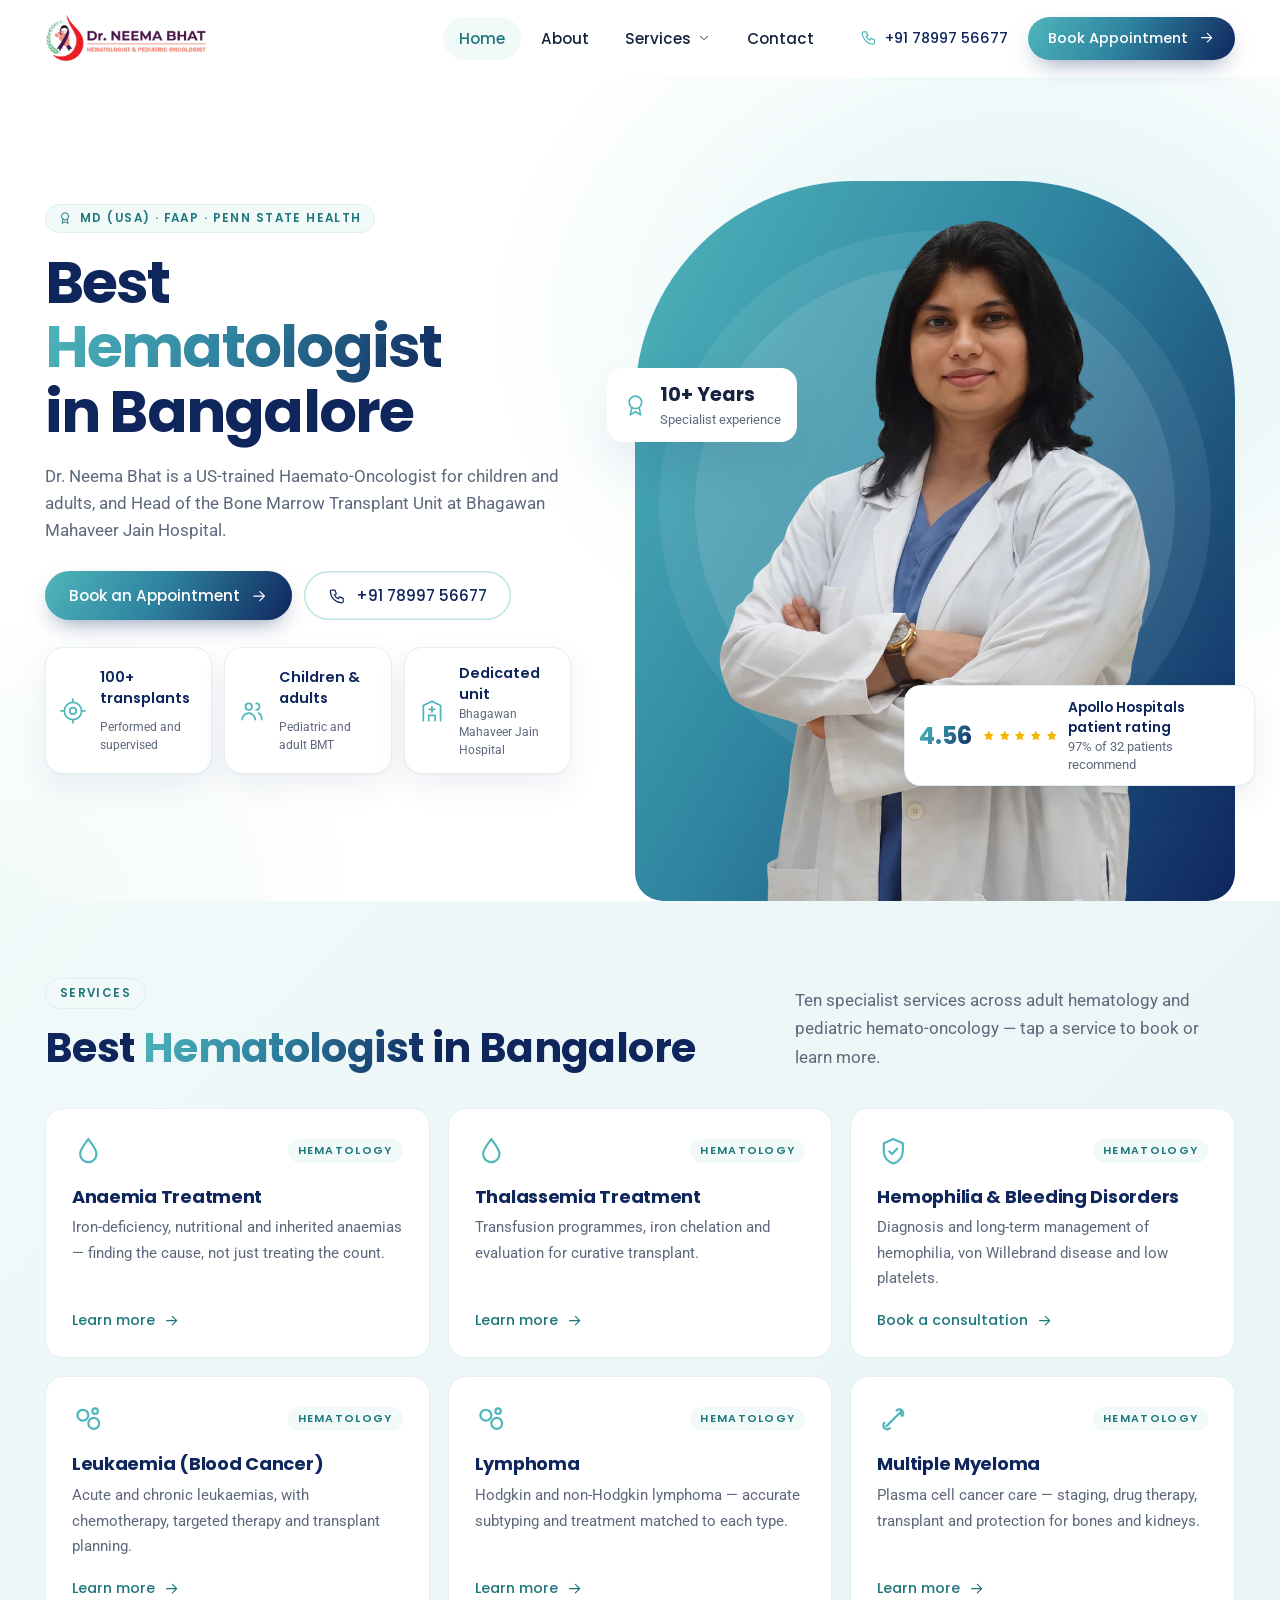
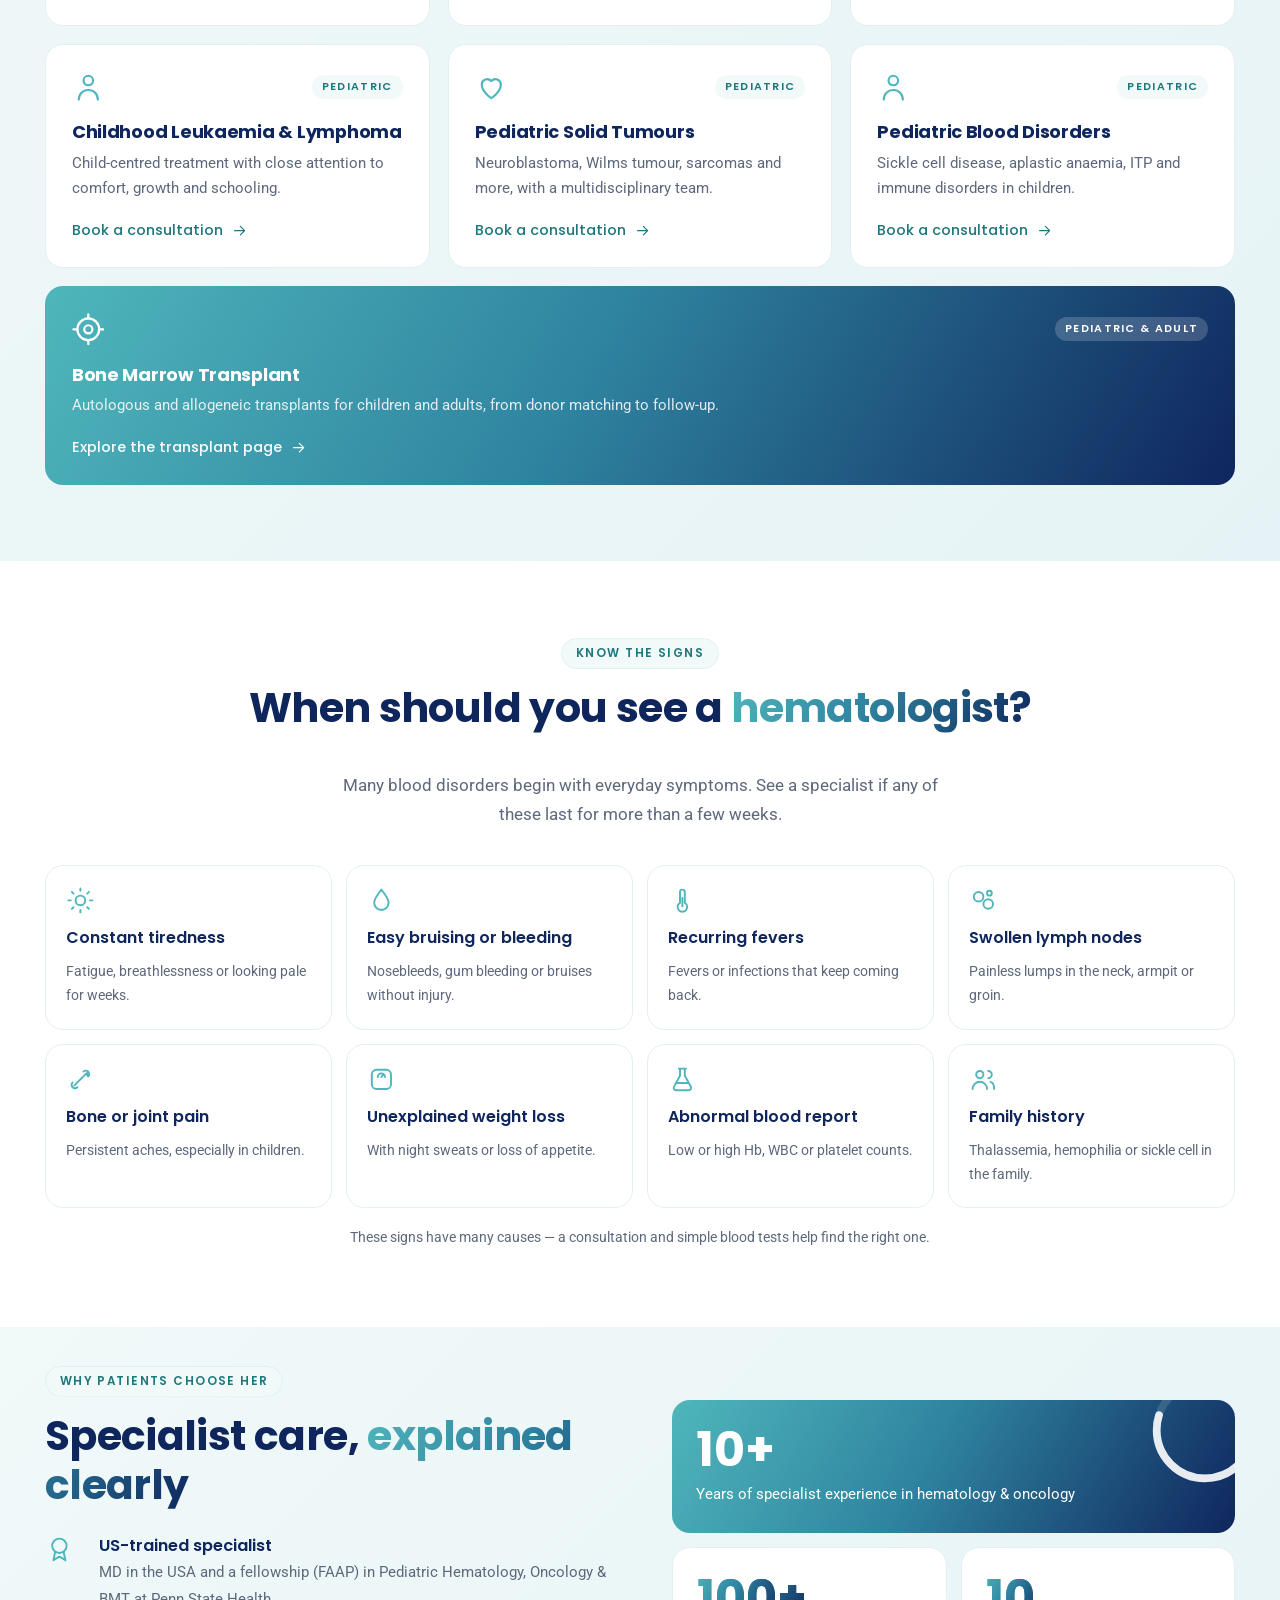
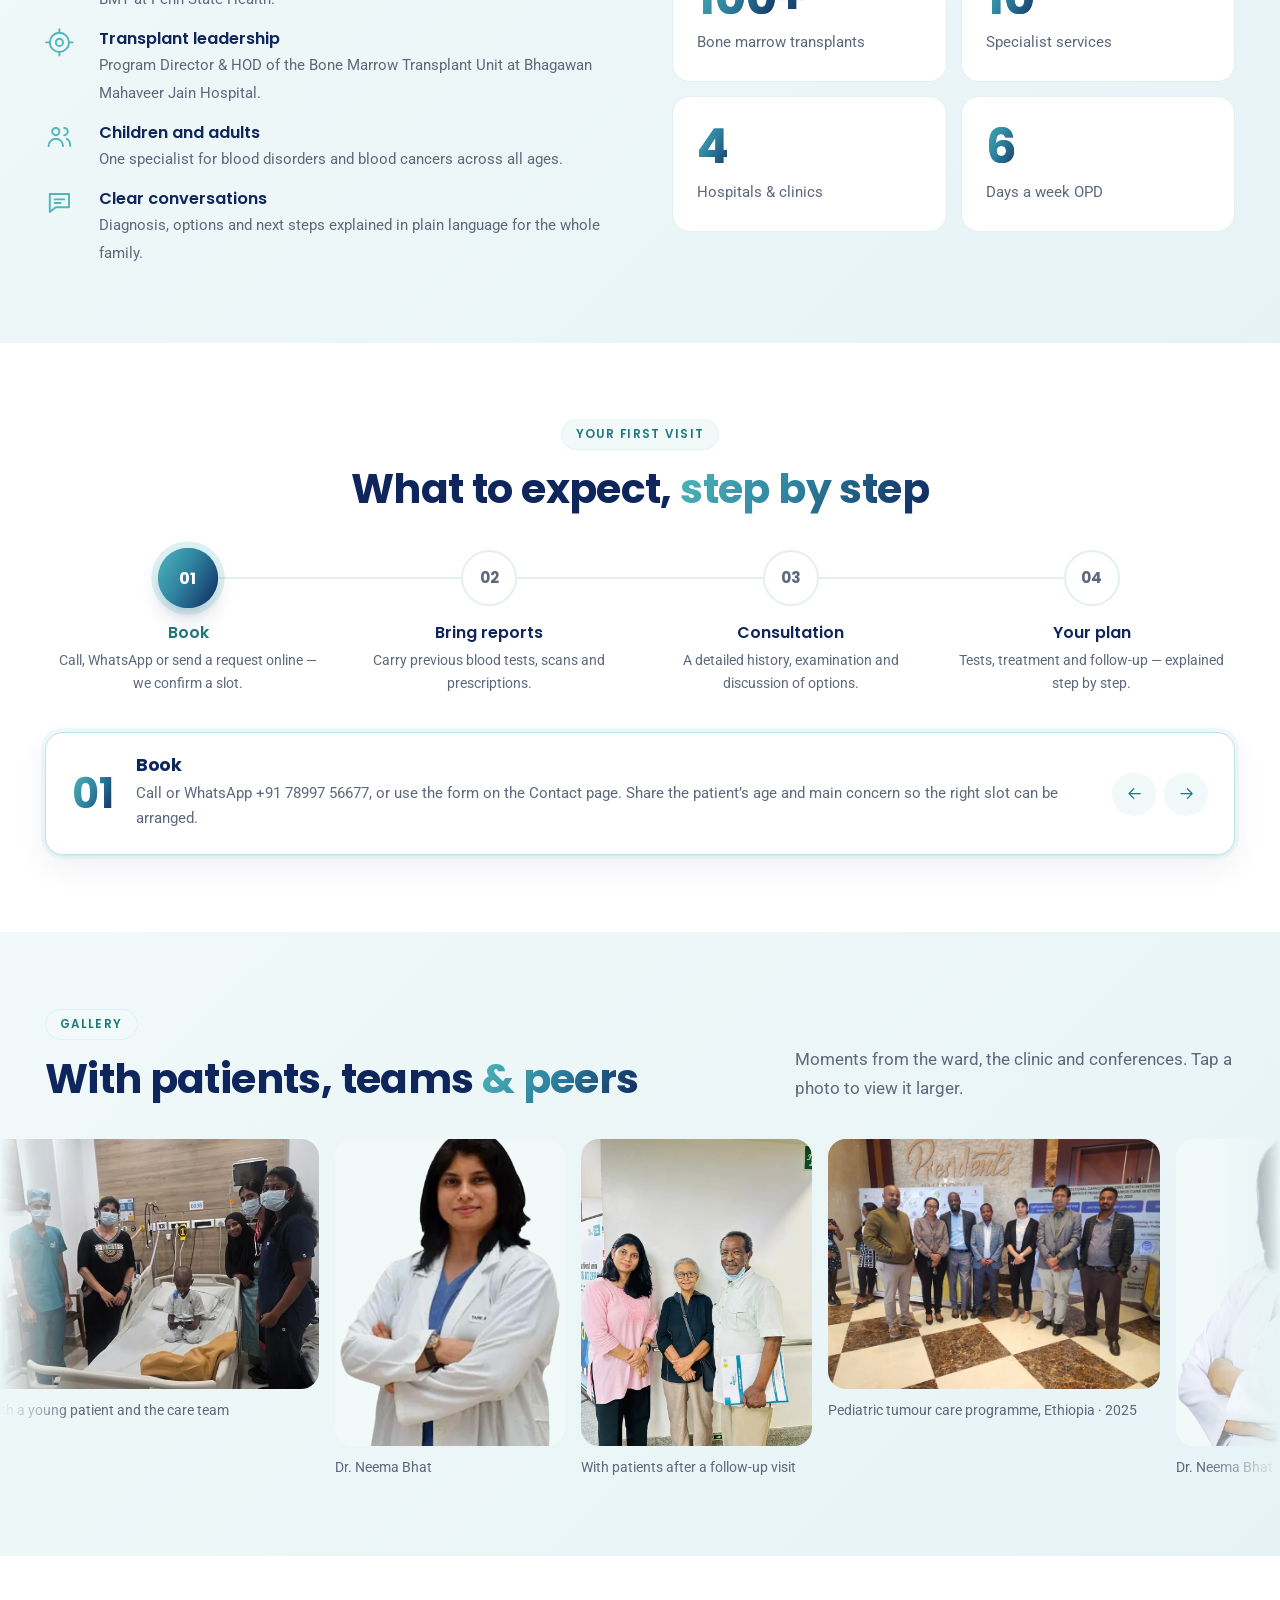
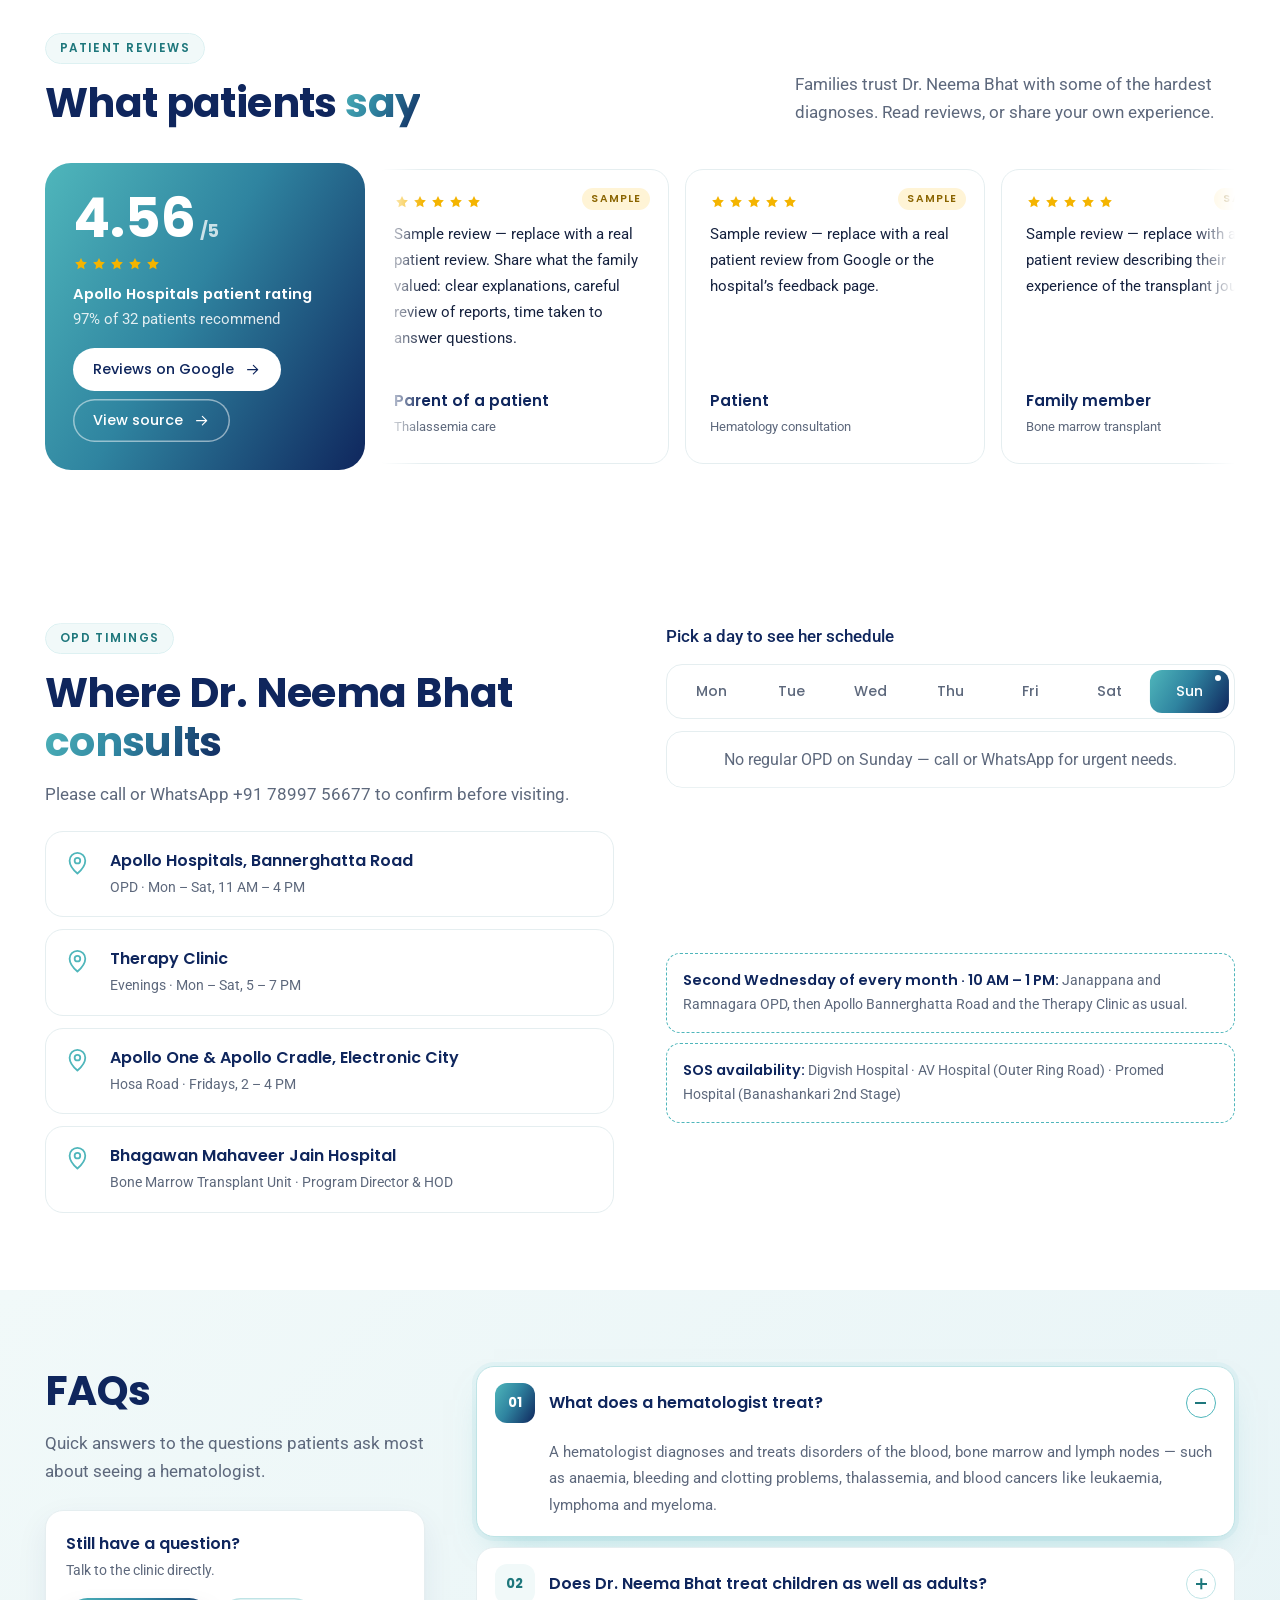
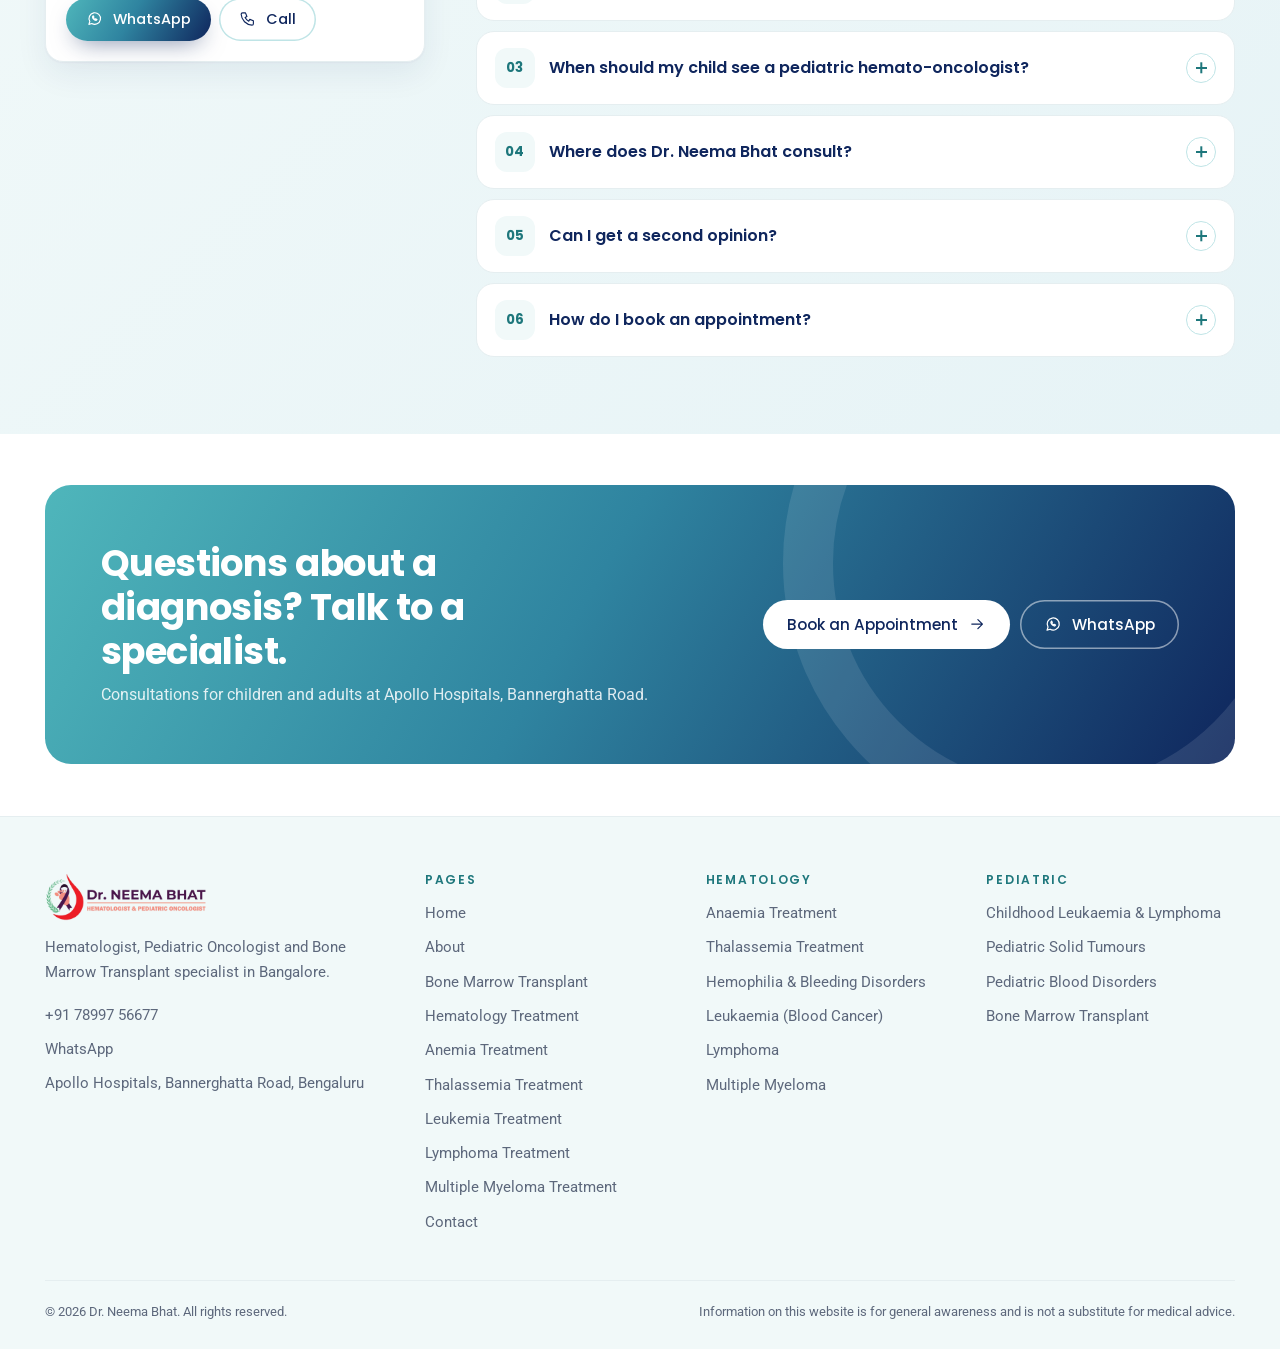
==== commit 090f02d0: "Fix white panels on anemia page, FAQ text caret on click, smaller gap before About-the-doctor Co-Aut" ====
--- a/index.html
+++ b/index.html
@@ -19,7 +19,7 @@
   <link rel="apple-touch-icon" href="assets/images/logo-mark.png">
   <link rel="preload" href="assets/fonts/poppins-latin-700-normal.woff2" as="font" type="font/woff2" crossorigin>
   <link rel="preload" href="assets/fonts/roboto-latin-400-normal.woff2" as="font" type="font/woff2" crossorigin>
-  <link rel="stylesheet" href="assets/css/styles.css?v=a0bdf7b9">
+  <link rel="stylesheet" href="assets/css/styles.css?v=ccf3c6ab">
   <script type="application/ld+json">
   {"@context":"https://schema.org","@type":"Physician","name":"Dr. Neema Bhat","description":"Hematologist, Pediatric Oncologist and Bone Marrow Transplant specialist in Bangalore.","url":"https://drneemabhat.com/","image":"https://drneemabhat.com/assets/images/portrait-scrubs.webp","telephone":"+91-78997-56677","medicalSpecialty":["Hematologic","Oncologic","Pediatric"],"alumniOf":{"@type":"Hospital","name":"Penn State Health"},
    "hospitalAffiliation":[{"@type":"Hospital","name":"Apollo Hospitals, Bannerghatta Road"},{"@type":"Hospital","name":"Apollo One & Apollo Cradle, Electronic City"},{"@type":"Hospital","name":"Bhagawan Mahaveer Jain Hospital"}],
--- a/assets/css/styles.css
+++ b/assets/css/styles.css
@@ -953,8 +953,8 @@
 [data-page="service"] .cols2 > .box h3 { font-size: 1.2rem; }
 [data-page="service"] .cols2 > .box h3 .ic { width: 40px; height: 40px; padding: 9px; border-radius: 12px; background: var(--grad) border-box; color: #fff; }
 /* single info panel (overview side): soft tinted panel, no border */
-[data-page="service"] .split > .box, [data-page="service"] .wrap > .box { border: 0; background: var(--grad-soft); box-shadow: none; }
-[data-page="service"] .sec--tint .split > .box, [data-page="service"] .sec--tint .wrap > .box { background: #fff; }
+[data-page="service"] .split > .box, [data-page="service"] .wrap:not(.cols2) > .box { border: 0; background: var(--grad-soft); box-shadow: none; }
+[data-page="service"] .sec--tint .split > .box, [data-page="service"] .sec--tint .wrap:not(.cols2) > .box { background: #fff; }
 
 /* Treatment options: feature list with gradient icons */
 [data-page="service"] .cards3 { gap: 30px 34px; }
@@ -973,3 +973,11 @@
   [data-page="service"] .sym { gap: 18px; }
 }
 @media (max-width: 600px) { [data-page="service"] .sym { grid-template-columns: 1fr; } }
+
+/* FAQ: no text caret / selection when opening and closing */
+.qa summary, .faq summary { -webkit-user-select: none; user-select: none; caret-color: transparent; }
+.qa summary *, .faq summary * { cursor: pointer; }
+.qa summary:focus:not(:focus-visible) { outline: none; }
+
+/* Less space before the About-the-doctor section */
+.sec[aria-labelledby="why-title"] { padding-top: clamp(28px, 3vw, 44px); }
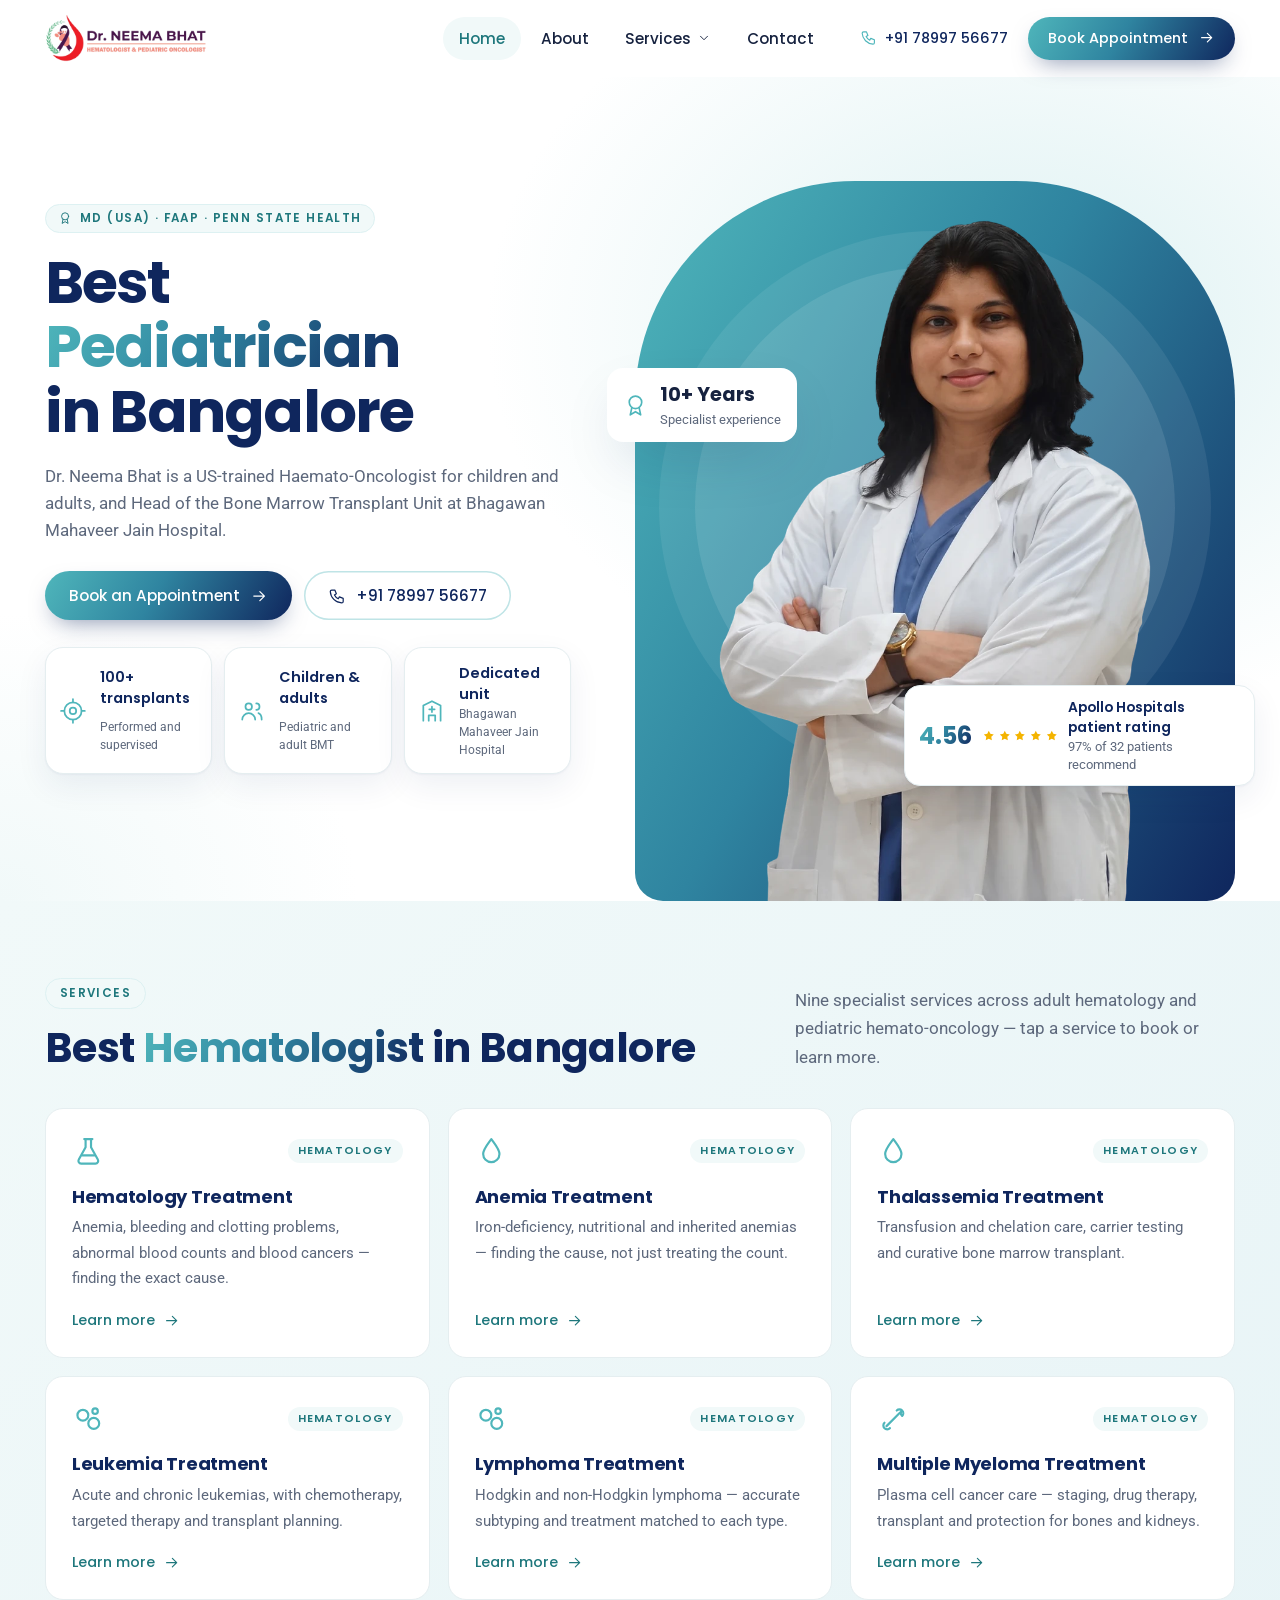
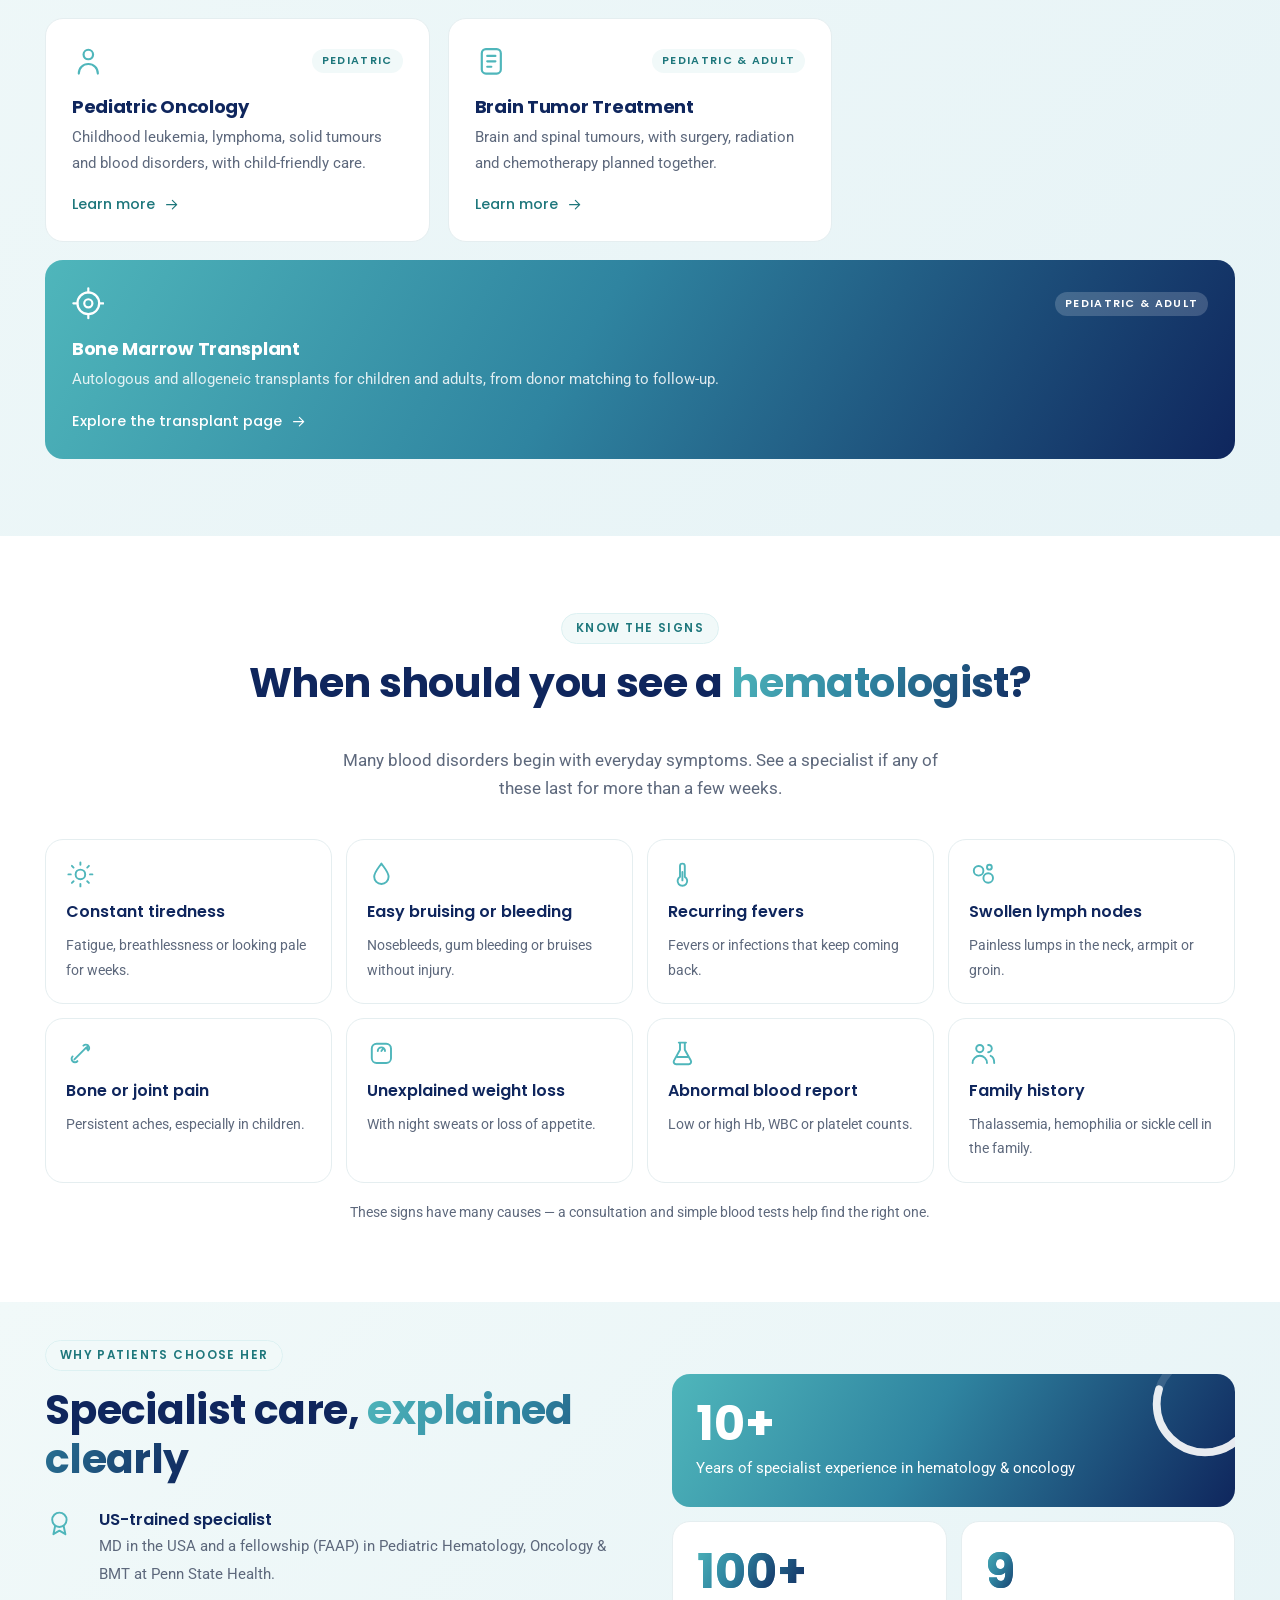
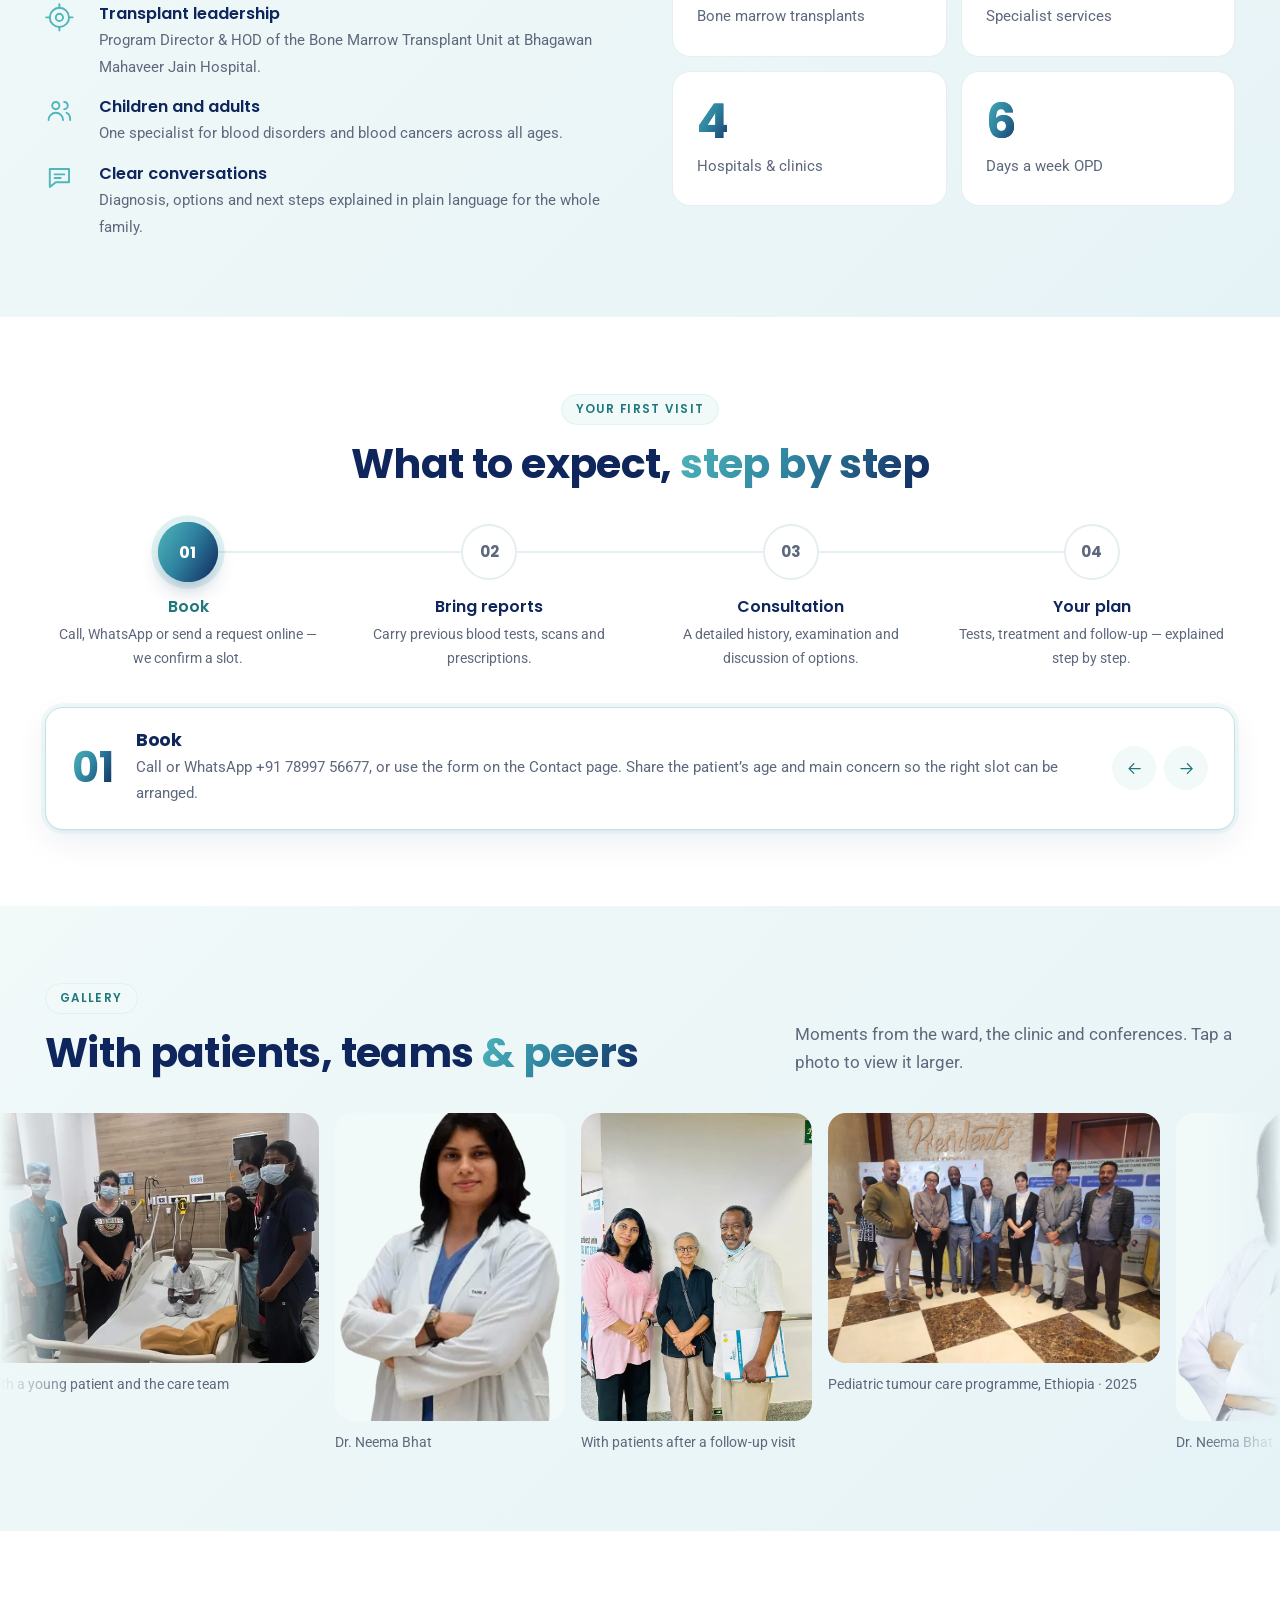
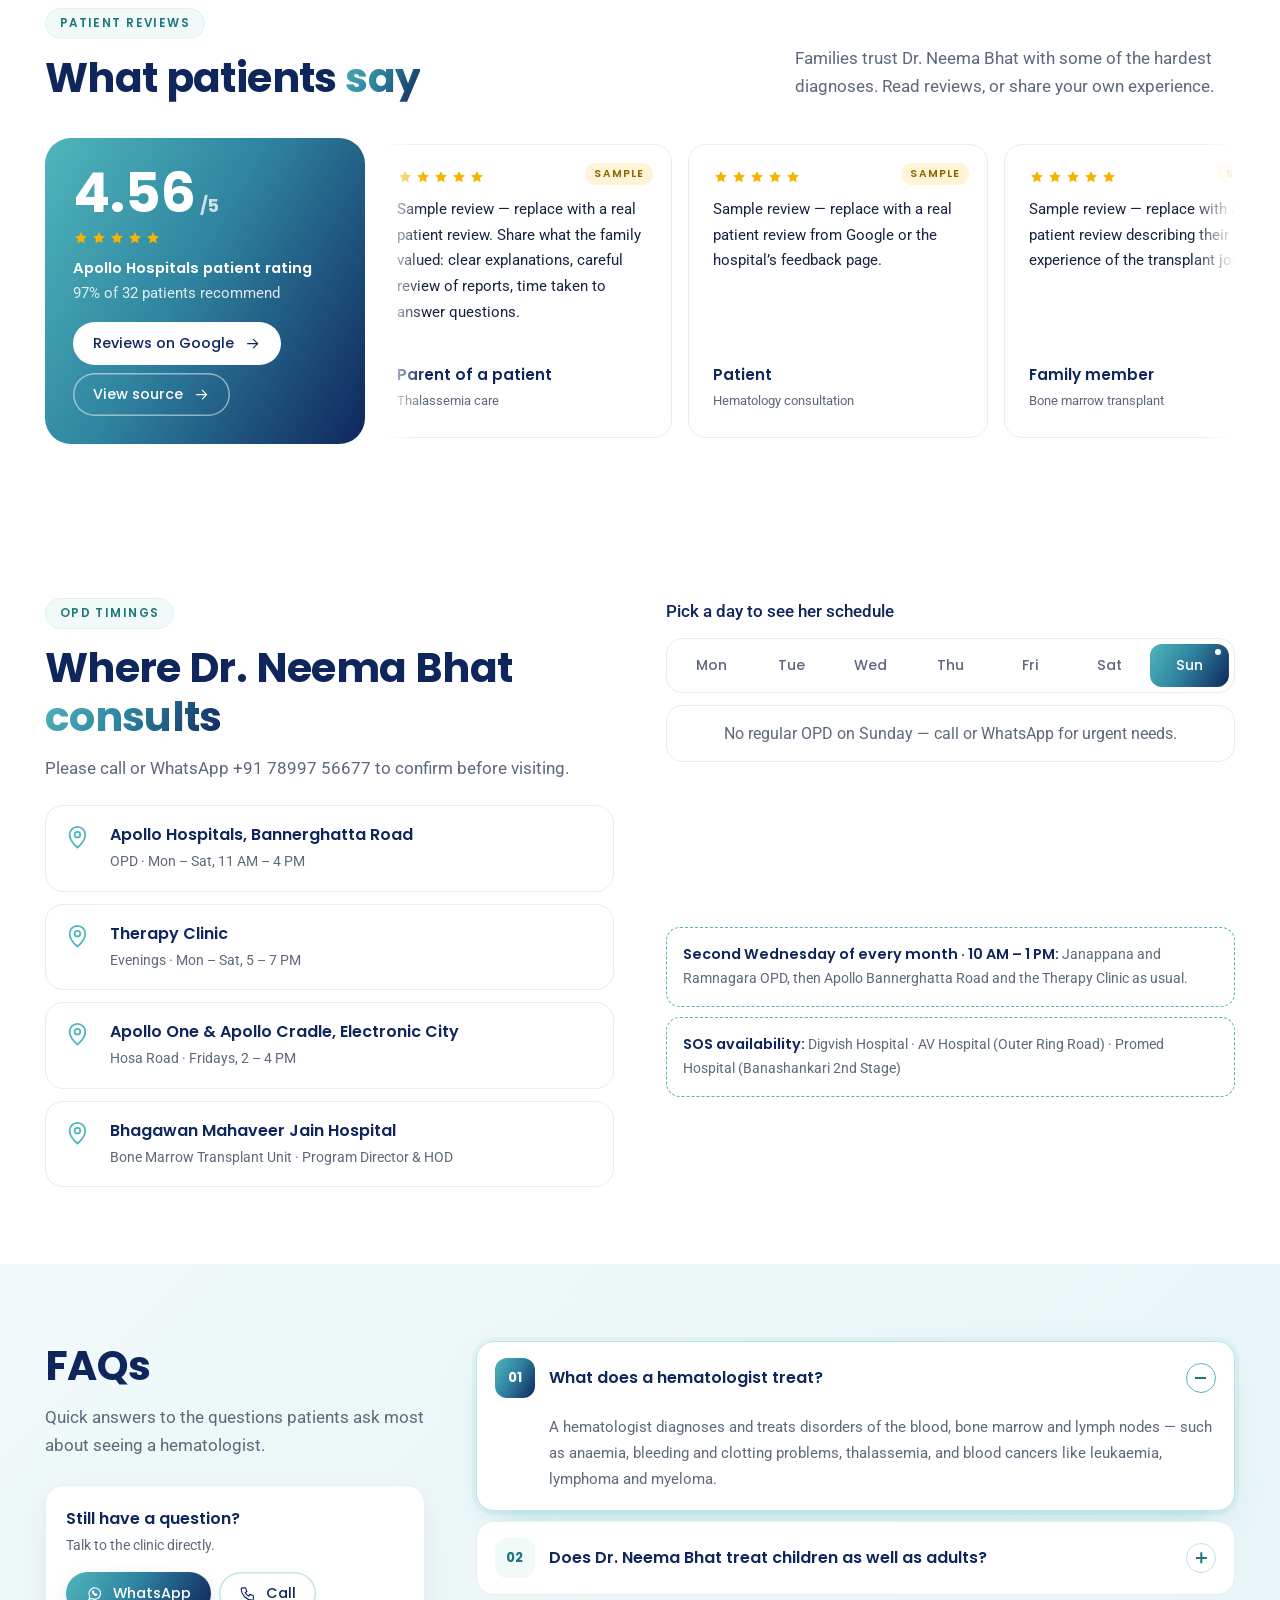
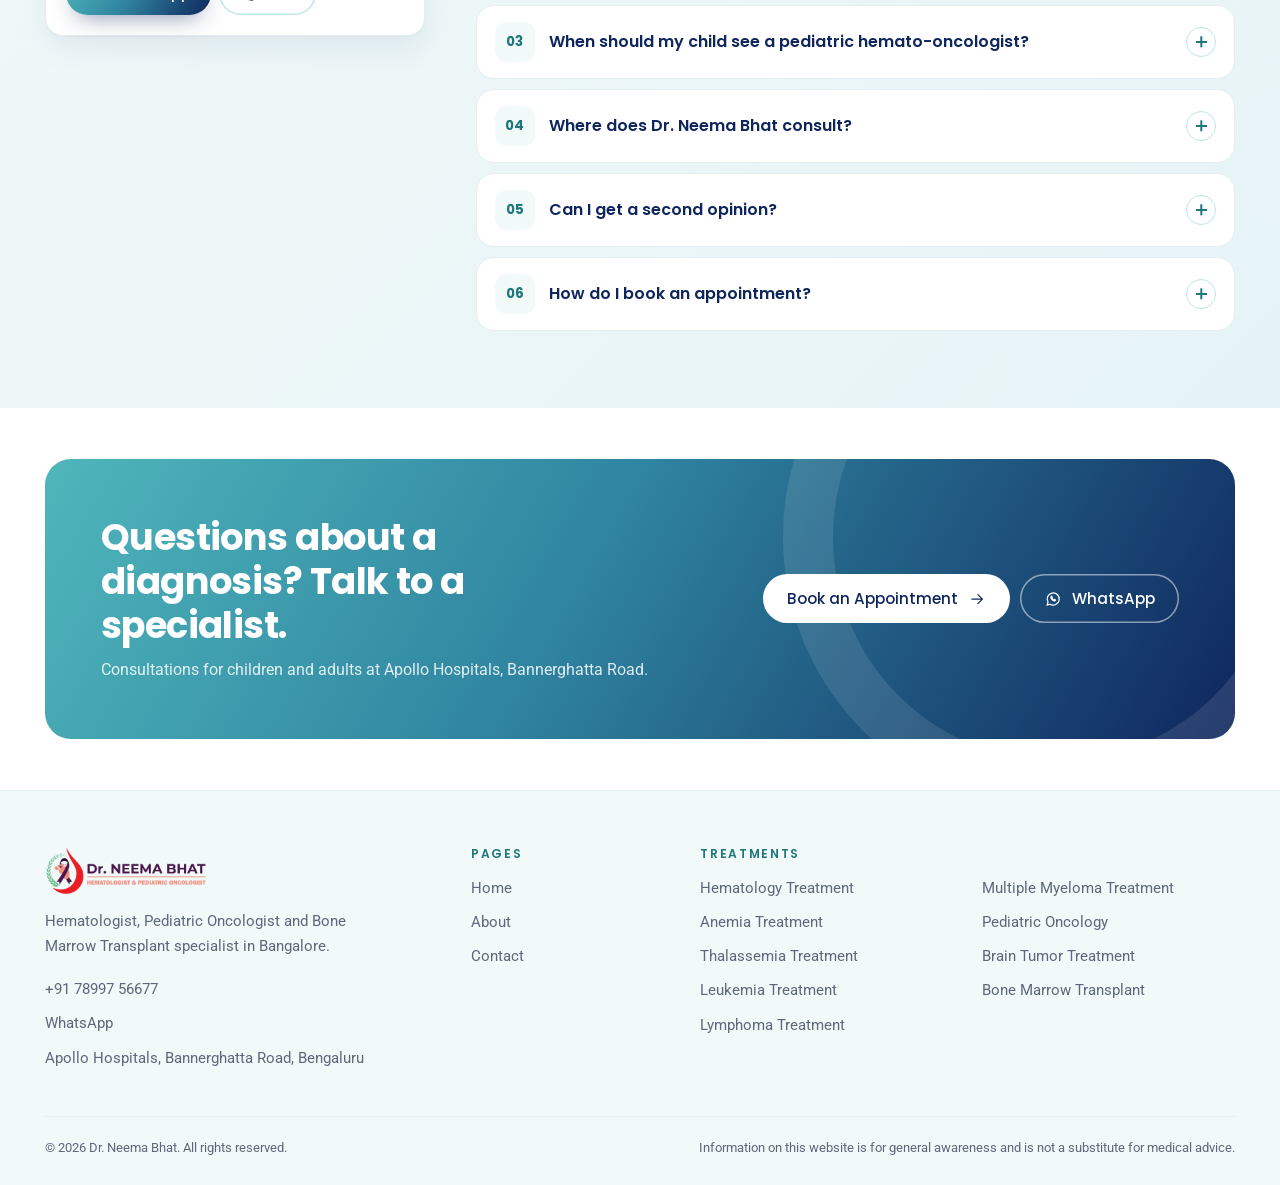
==== commit b197f660: "Add pediatric oncology and brain tumor pages, lymphoma page from new content, flat services menu - N" ====
--- a/index.html
+++ b/index.html
@@ -19,7 +19,7 @@
   <link rel="apple-touch-icon" href="assets/images/logo-mark.png">
   <link rel="preload" href="assets/fonts/poppins-latin-700-normal.woff2" as="font" type="font/woff2" crossorigin>
   <link rel="preload" href="assets/fonts/roboto-latin-400-normal.woff2" as="font" type="font/woff2" crossorigin>
-  <link rel="stylesheet" href="assets/css/styles.css?v=ccf3c6ab">
+  <link rel="stylesheet" href="assets/css/styles.css?v=03ee87f1">
   <script type="application/ld+json">
   {"@context":"https://schema.org","@type":"Physician","name":"Dr. Neema Bhat","description":"Hematologist, Pediatric Oncologist and Bone Marrow Transplant specialist in Bangalore.","url":"https://drneemabhat.com/","image":"https://drneemabhat.com/assets/images/portrait-scrubs.webp","telephone":"+91-78997-56677","medicalSpecialty":["Hematologic","Oncologic","Pediatric"],"alumniOf":{"@type":"Hospital","name":"Penn State Health"},
    "hospitalAffiliation":[{"@type":"Hospital","name":"Apollo Hospitals, Bannerghatta Road"},{"@type":"Hospital","name":"Apollo One & Apollo Cradle, Electronic City"},{"@type":"Hospital","name":"Bhagawan Mahaveer Jain Hospital"}],
@@ -75,9 +75,7 @@
           <li class="has-drop">
             <button type="button" aria-expanded="false" aria-controls="drop-services">Services<svg class="ic chev"><use href="#i-chev"/></svg></button>
             <div class="drop" id="drop-services">
-              <div class="drop__col"><h3>Hematology</h3><a class="drop__all" href="hematology-treatment.html">Hematology Treatment (overview)</a><a href="anemia-treatment.html">Anaemia Treatment</a><a href="thalassemia-treatment.html">Thalassemia Treatment</a><a href="index.html#svc-hemophilia">Hemophilia & Bleeding Disorders</a><a href="leukemia-treatment.html">Leukaemia (Blood Cancer)</a><a href="lymphoma-treatment.html">Lymphoma</a><a href="multiple-myeloma-treatment.html">Multiple Myeloma</a></div>
-              <div class="drop__col"><h3>Pediatric</h3><a href="index.html#svc-childhood-leukaemia">Childhood Leukaemia & Lymphoma</a><a href="index.html#svc-pediatric-tumours">Pediatric Solid Tumours</a><a href="index.html#svc-pediatric-blood">Pediatric Blood Disorders</a></div>
-              <a class="drop__feat" href="bone-marrow-transplant.html">Bone Marrow Transplant<svg class="ic"><use href="#i-go"/></svg></a>
+              <div class="drop__list"><a href="hematology-treatment.html">Hematology Treatment</a><a href="anemia-treatment.html">Anemia Treatment</a><a href="thalassemia-treatment.html">Thalassemia Treatment</a><a href="leukemia-treatment.html">Leukemia Treatment</a><a href="lymphoma-treatment.html">Lymphoma Treatment</a><a href="multiple-myeloma-treatment.html">Multiple Myeloma Treatment</a><a href="pediatric-oncology-treatment.html">Pediatric Oncology</a><a href="brain-tumor-treatment.html">Brain Tumor Treatment</a><a href="bone-marrow-transplant.html">Bone Marrow Transplant</a></div>
             </div>
           </li>
           <li><a href="contact.html">Contact</a></li>
@@ -102,7 +100,7 @@
         <li><a href="index.html" aria-current="page">Home<svg class="ic"><use href="#i-go"/></svg></a></li>
         <li><a href="about.html">About<svg class="ic"><use href="#i-go"/></svg></a></li>
         <li><button type="button" data-acc aria-expanded="false">Services<svg class="ic chev"><use href="#i-chev"/></svg></button>
-          <div class="sheet__sub"><div><small>Hematology</small><a href="hematology-treatment.html">Hematology Treatment (overview)</a><a href="anemia-treatment.html">Anaemia Treatment</a><a href="thalassemia-treatment.html">Thalassemia Treatment</a><a href="index.html#svc-hemophilia">Hemophilia & Bleeding Disorders</a><a href="leukemia-treatment.html">Leukaemia (Blood Cancer)</a><a href="lymphoma-treatment.html">Lymphoma</a><a href="multiple-myeloma-treatment.html">Multiple Myeloma</a><small>Pediatric</small><a href="index.html#svc-childhood-leukaemia">Childhood Leukaemia & Lymphoma</a><a href="index.html#svc-pediatric-tumours">Pediatric Solid Tumours</a><a href="index.html#svc-pediatric-blood">Pediatric Blood Disorders</a><small>Specialty</small><a href="bone-marrow-transplant.html">Bone Marrow Transplant</a></div></div></li>
+          <div class="sheet__sub"><div><a href="hematology-treatment.html">Hematology Treatment</a><a href="anemia-treatment.html">Anemia Treatment</a><a href="thalassemia-treatment.html">Thalassemia Treatment</a><a href="leukemia-treatment.html">Leukemia Treatment</a><a href="lymphoma-treatment.html">Lymphoma Treatment</a><a href="multiple-myeloma-treatment.html">Multiple Myeloma Treatment</a><a href="pediatric-oncology-treatment.html">Pediatric Oncology</a><a href="brain-tumor-treatment.html">Brain Tumor Treatment</a><a href="bone-marrow-transplant.html">Bone Marrow Transplant</a></div></div></li>
         <li><a href="contact.html">Contact<svg class="ic"><use href="#i-go"/></svg></a></li>
       </ul>
       <div class="sheet__actions">
@@ -148,64 +146,58 @@
       <div class="wrap">
         <div class="head">
           <div><p class="tag" data-fx="wipe-x">Services</p><h2 class="title" id="svc-title" data-fx="wipe">Best <span class="grad-text">Hematologist</span> in Bangalore</h2></div>
-          <p class="lead" data-fx="fade">Ten specialist services across adult hematology and pediatric hemato-oncology — tap a service to book or learn more.</p>
+          <p class="lead" data-fx="fade">Nine specialist services across adult hematology and pediatric hemato-oncology — tap a service to book or learn more.</p>
         </div>
         <div class="svc-grid" data-svc>
-          <a class="svc" id="svc-anaemia" href="anemia-treatment.html" data-fx="fade" style="--d:0.00s">
+          <a class="svc" id="svc-hematology" href="hematology-treatment.html" data-fx="fade" style="--d:0.00s">
+            <div class="svc__top"><svg class="ic svc__ic"><use href="#i-flask"/></svg><span class="svc__cat">Hematology</span></div>
+            <h3>Hematology Treatment</h3>
+            <p>Anemia, bleeding and clotting problems, abnormal blood counts and blood cancers — finding the exact cause.</p>
+            <span class="svc__go">Learn more<svg class="ic"><use href="#i-go"/></svg></span>
+          </a>
+          <a class="svc" id="svc-anaemia" href="anemia-treatment.html" data-fx="fade" style="--d:0.08s">
             <div class="svc__top"><svg class="ic svc__ic"><use href="#i-drop"/></svg><span class="svc__cat">Hematology</span></div>
-            <h3>Anaemia Treatment</h3>
-            <p>Iron-deficiency, nutritional and inherited anaemias — finding the cause, not just treating the count.</p>
-            <span class="svc__go">Learn more<svg class="ic"><use href="#i-go"/></svg></span>
-          </a>
-          <a class="svc" id="svc-thalassemia" href="thalassemia-treatment.html" data-fx="fade" style="--d:0.08s">
+            <h3>Anemia Treatment</h3>
+            <p>Iron-deficiency, nutritional and inherited anemias — finding the cause, not just treating the count.</p>
+            <span class="svc__go">Learn more<svg class="ic"><use href="#i-go"/></svg></span>
+          </a>
+          <a class="svc" id="svc-thalassemia" href="thalassemia-treatment.html" data-fx="fade" style="--d:0.16s">
             <div class="svc__top"><svg class="ic svc__ic"><use href="#i-drop"/></svg><span class="svc__cat">Hematology</span></div>
             <h3>Thalassemia Treatment</h3>
-            <p>Transfusion programmes, iron chelation and evaluation for curative transplant.</p>
-            <span class="svc__go">Learn more<svg class="ic"><use href="#i-go"/></svg></span>
-          </a>
-          <a class="svc" id="svc-hemophilia" href="contact.html?topic=hemophilia" data-fx="fade" style="--d:0.16s">
-            <div class="svc__top"><svg class="ic svc__ic"><use href="#i-shield"/></svg><span class="svc__cat">Hematology</span></div>
-            <h3>Hemophilia & Bleeding Disorders</h3>
-            <p>Diagnosis and long-term management of hemophilia, von Willebrand disease and low platelets.</p>
-            <span class="svc__go">Book a consultation<svg class="ic"><use href="#i-go"/></svg></span>
+            <p>Transfusion and chelation care, carrier testing and curative bone marrow transplant.</p>
+            <span class="svc__go">Learn more<svg class="ic"><use href="#i-go"/></svg></span>
           </a>
           <a class="svc" id="svc-leukaemia" href="leukemia-treatment.html" data-fx="fade" style="--d:0.00s">
             <div class="svc__top"><svg class="ic svc__ic"><use href="#i-cells"/></svg><span class="svc__cat">Hematology</span></div>
-            <h3>Leukaemia (Blood Cancer)</h3>
-            <p>Acute and chronic leukaemias, with chemotherapy, targeted therapy and transplant planning.</p>
+            <h3>Leukemia Treatment</h3>
+            <p>Acute and chronic leukemias, with chemotherapy, targeted therapy and transplant planning.</p>
             <span class="svc__go">Learn more<svg class="ic"><use href="#i-go"/></svg></span>
           </a>
           <a class="svc" id="svc-lymphoma" href="lymphoma-treatment.html" data-fx="fade" style="--d:0.08s">
             <div class="svc__top"><svg class="ic svc__ic"><use href="#i-cells"/></svg><span class="svc__cat">Hematology</span></div>
-            <h3>Lymphoma</h3>
+            <h3>Lymphoma Treatment</h3>
             <p>Hodgkin and non-Hodgkin lymphoma — accurate subtyping and treatment matched to each type.</p>
             <span class="svc__go">Learn more<svg class="ic"><use href="#i-go"/></svg></span>
           </a>
           <a class="svc" id="svc-multiple-myeloma" href="multiple-myeloma-treatment.html" data-fx="fade" style="--d:0.16s">
             <div class="svc__top"><svg class="ic svc__ic"><use href="#i-bone"/></svg><span class="svc__cat">Hematology</span></div>
-            <h3>Multiple Myeloma</h3>
+            <h3>Multiple Myeloma Treatment</h3>
             <p>Plasma cell cancer care — staging, drug therapy, transplant and protection for bones and kidneys.</p>
             <span class="svc__go">Learn more<svg class="ic"><use href="#i-go"/></svg></span>
           </a>
-          <a class="svc" id="svc-childhood-leukaemia" href="contact.html?topic=childhood-leukaemia" data-fx="fade" style="--d:0.00s">
+          <a class="svc" id="svc-pediatric-oncology" href="pediatric-oncology-treatment.html" data-fx="fade" style="--d:0.00s">
             <div class="svc__top"><svg class="ic svc__ic"><use href="#i-child"/></svg><span class="svc__cat">Pediatric</span></div>
-            <h3>Childhood Leukaemia & Lymphoma</h3>
-            <p>Child-centred treatment with close attention to comfort, growth and schooling.</p>
-            <span class="svc__go">Book a consultation<svg class="ic"><use href="#i-go"/></svg></span>
-          </a>
-          <a class="svc" id="svc-pediatric-tumours" href="contact.html?topic=pediatric-tumours" data-fx="fade" style="--d:0.08s">
-            <div class="svc__top"><svg class="ic svc__ic"><use href="#i-heart"/></svg><span class="svc__cat">Pediatric</span></div>
-            <h3>Pediatric Solid Tumours</h3>
-            <p>Neuroblastoma, Wilms tumour, sarcomas and more, with a multidisciplinary team.</p>
-            <span class="svc__go">Book a consultation<svg class="ic"><use href="#i-go"/></svg></span>
-          </a>
-          <a class="svc" id="svc-pediatric-blood" href="contact.html?topic=pediatric-blood" data-fx="fade" style="--d:0.16s">
-            <div class="svc__top"><svg class="ic svc__ic"><use href="#i-child"/></svg><span class="svc__cat">Pediatric</span></div>
-            <h3>Pediatric Blood Disorders</h3>
-            <p>Sickle cell disease, aplastic anaemia, ITP and immune disorders in children.</p>
-            <span class="svc__go">Book a consultation<svg class="ic"><use href="#i-go"/></svg></span>
-          </a>
-          <a class="svc svc--feat" id="svc-bone-marrow-transplant" href="bone-marrow-transplant.html" data-fx="fade" style="--d:0.00s">
+            <h3>Pediatric Oncology</h3>
+            <p>Childhood leukemia, lymphoma, solid tumours and blood disorders, with child-friendly care.</p>
+            <span class="svc__go">Learn more<svg class="ic"><use href="#i-go"/></svg></span>
+          </a>
+          <a class="svc" id="svc-brain-tumor" href="brain-tumor-treatment.html" data-fx="fade" style="--d:0.08s">
+            <div class="svc__top"><svg class="ic svc__ic"><use href="#i-doc"/></svg><span class="svc__cat">Pediatric & Adult</span></div>
+            <h3>Brain Tumor Treatment</h3>
+            <p>Brain and spinal tumours, with surgery, radiation and chemotherapy planned together.</p>
+            <span class="svc__go">Learn more<svg class="ic"><use href="#i-go"/></svg></span>
+          </a>
+          <a class="svc svc--feat" id="svc-bone-marrow-transplant" href="bone-marrow-transplant.html" data-fx="fade" style="--d:0.16s">
             <div class="svc__top"><svg class="ic svc__ic"><use href="#i-marrow"/></svg><span class="svc__cat">Pediatric & Adult</span></div>
             <h3>Bone Marrow Transplant</h3>
             <p>Autologous and allogeneic transplants for children and adults, from donor matching to follow-up.</p>
@@ -224,9 +216,9 @@
               <button type="button" role="tab" aria-selected="false" data-f="hema">Hematology</button>
               <button type="button" role="tab" aria-selected="false" data-f="ped">Pediatric</button>
             </div>
-            <ul class="apps"><li data-cat="hema"><a class="app" href="anemia-treatment.html" data-m-svc="anaemia"><span class="app__ic"><svg class="ic"><use href="#i-drop"/></svg></span><b>Anaemia</b></a></li><li data-cat="hema"><a class="app" href="thalassemia-treatment.html" data-m-svc="thalassemia"><span class="app__ic"><svg class="ic"><use href="#i-drop"/></svg></span><b>Thalassemia</b></a></li><li data-cat="hema"><a class="app" href="contact.html?topic=hemophilia" data-m-svc="hemophilia"><span class="app__ic"><svg class="ic"><use href="#i-shield"/></svg></span><b>Hemophilia</b></a></li><li data-cat="hema"><a class="app" href="leukemia-treatment.html" data-m-svc="leukaemia"><span class="app__ic"><svg class="ic"><use href="#i-cells"/></svg></span><b>Leukaemia</b></a></li><li data-cat="hema"><a class="app" href="lymphoma-treatment.html" data-m-svc="lymphoma"><span class="app__ic"><svg class="ic"><use href="#i-cells"/></svg></span><b>Lymphoma</b></a></li><li data-cat="hema"><a class="app" href="multiple-myeloma-treatment.html" data-m-svc="multiple-myeloma"><span class="app__ic"><svg class="ic"><use href="#i-bone"/></svg></span><b>Multiple Myeloma</b></a></li><li data-cat="ped"><a class="app" href="contact.html?topic=childhood-leukaemia" data-m-svc="childhood-leukaemia"><span class="app__ic"><svg class="ic"><use href="#i-child"/></svg></span><b>Child Leukaemia</b></a></li><li data-cat="ped"><a class="app" href="contact.html?topic=pediatric-tumours" data-m-svc="pediatric-tumours"><span class="app__ic"><svg class="ic"><use href="#i-heart"/></svg></span><b>Solid Tumours</b></a></li><li data-cat="ped"><a class="app" href="contact.html?topic=pediatric-blood" data-m-svc="pediatric-blood"><span class="app__ic"><svg class="ic"><use href="#i-child"/></svg></span><b>Child Blood Disorders</b></a></li><li data-cat="hema ped"><a class="app app--feat" href="bone-marrow-transplant.html" data-m-svc="bone-marrow-transplant"><span class="app__ic"><svg class="ic"><use href="#i-marrow"/></svg></span><b>Bone Marrow Transplant</b></a></li></ul>
-          </div>
-          <div class="svc-m__tiles"><div class="bento"><a class="tile tile--feat" href="bone-marrow-transplant.html" data-m-svc="bone-marrow-transplant"><svg class="ic"><use href="#i-marrow"/></svg><span class="tile__txt"><small>Pediatric &amp; Adult</small><b>Bone Marrow Transplant</b></span><span class="tile__go"><svg class="ic"><use href="#i-go"/></svg></span></a><a class="tile" href="anemia-treatment.html" data-m-svc="anaemia"><svg class="ic"><use href="#i-drop"/></svg><span class="tile__txt"><small>Hematology</small><b>Anaemia Treatment</b></span><span class="tile__go"><svg class="ic"><use href="#i-go"/></svg></span></a><a class="tile" href="thalassemia-treatment.html" data-m-svc="thalassemia"><svg class="ic"><use href="#i-drop"/></svg><span class="tile__txt"><small>Hematology</small><b>Thalassemia Treatment</b></span><span class="tile__go"><svg class="ic"><use href="#i-go"/></svg></span></a><a class="tile" href="contact.html?topic=hemophilia" data-m-svc="hemophilia"><svg class="ic"><use href="#i-shield"/></svg><span class="tile__txt"><small>Hematology</small><b>Hemophilia & Bleeding Disorders</b></span><span class="tile__go"><svg class="ic"><use href="#i-go"/></svg></span></a><a class="tile" href="leukemia-treatment.html" data-m-svc="leukaemia"><svg class="ic"><use href="#i-cells"/></svg><span class="tile__txt"><small>Hematology</small><b>Leukaemia (Blood Cancer)</b></span><span class="tile__go"><svg class="ic"><use href="#i-go"/></svg></span></a><a class="tile" href="lymphoma-treatment.html" data-m-svc="lymphoma"><svg class="ic"><use href="#i-cells"/></svg><span class="tile__txt"><small>Hematology</small><b>Lymphoma</b></span><span class="tile__go"><svg class="ic"><use href="#i-go"/></svg></span></a><a class="tile" href="multiple-myeloma-treatment.html" data-m-svc="multiple-myeloma"><svg class="ic"><use href="#i-bone"/></svg><span class="tile__txt"><small>Hematology</small><b>Multiple Myeloma</b></span><span class="tile__go"><svg class="ic"><use href="#i-go"/></svg></span></a><a class="tile" href="contact.html?topic=childhood-leukaemia" data-m-svc="childhood-leukaemia"><svg class="ic"><use href="#i-child"/></svg><span class="tile__txt"><small>Pediatric</small><b>Childhood Leukaemia & Lymphoma</b></span><span class="tile__go"><svg class="ic"><use href="#i-go"/></svg></span></a><a class="tile" href="contact.html?topic=pediatric-tumours" data-m-svc="pediatric-tumours"><svg class="ic"><use href="#i-heart"/></svg><span class="tile__txt"><small>Pediatric</small><b>Pediatric Solid Tumours</b></span><span class="tile__go"><svg class="ic"><use href="#i-go"/></svg></span></a><a class="tile" href="contact.html?topic=pediatric-blood" data-m-svc="pediatric-blood"><svg class="ic"><use href="#i-child"/></svg><span class="tile__txt"><small>Pediatric</small><b>Pediatric Blood Disorders</b></span><span class="tile__go"><svg class="ic"><use href="#i-go"/></svg></span></a></div></div>
+            <ul class="apps"><li data-cat="hema"><a class="app" href="hematology-treatment.html" data-m-svc="hematology"><span class="app__ic"><svg class="ic"><use href="#i-flask"/></svg></span><b>Hematology</b></a></li><li data-cat="hema"><a class="app" href="anemia-treatment.html" data-m-svc="anaemia"><span class="app__ic"><svg class="ic"><use href="#i-drop"/></svg></span><b>Anemia</b></a></li><li data-cat="hema"><a class="app" href="thalassemia-treatment.html" data-m-svc="thalassemia"><span class="app__ic"><svg class="ic"><use href="#i-drop"/></svg></span><b>Thalassemia</b></a></li><li data-cat="hema"><a class="app" href="leukemia-treatment.html" data-m-svc="leukaemia"><span class="app__ic"><svg class="ic"><use href="#i-cells"/></svg></span><b>Leukemia</b></a></li><li data-cat="hema"><a class="app" href="lymphoma-treatment.html" data-m-svc="lymphoma"><span class="app__ic"><svg class="ic"><use href="#i-cells"/></svg></span><b>Lymphoma</b></a></li><li data-cat="hema"><a class="app" href="multiple-myeloma-treatment.html" data-m-svc="multiple-myeloma"><span class="app__ic"><svg class="ic"><use href="#i-bone"/></svg></span><b>Multiple Myeloma</b></a></li><li data-cat="ped"><a class="app" href="pediatric-oncology-treatment.html" data-m-svc="pediatric-oncology"><span class="app__ic"><svg class="ic"><use href="#i-child"/></svg></span><b>Pediatric Oncology</b></a></li><li data-cat="hema ped"><a class="app" href="brain-tumor-treatment.html" data-m-svc="brain-tumor"><span class="app__ic"><svg class="ic"><use href="#i-doc"/></svg></span><b>Brain Tumor</b></a></li><li data-cat="hema ped"><a class="app app--feat" href="bone-marrow-transplant.html" data-m-svc="bone-marrow-transplant"><span class="app__ic"><svg class="ic"><use href="#i-marrow"/></svg></span><b>Bone Marrow Transplant</b></a></li></ul>
+          </div>
+          <div class="svc-m__tiles"><div class="bento"><a class="tile tile--feat" href="bone-marrow-transplant.html" data-m-svc="bone-marrow-transplant"><svg class="ic"><use href="#i-marrow"/></svg><span class="tile__txt"><small>Pediatric &amp; Adult</small><b>Bone Marrow Transplant</b></span><span class="tile__go"><svg class="ic"><use href="#i-go"/></svg></span></a><a class="tile" href="hematology-treatment.html" data-m-svc="hematology"><svg class="ic"><use href="#i-flask"/></svg><span class="tile__txt"><small>Hematology</small><b>Hematology Treatment</b></span><span class="tile__go"><svg class="ic"><use href="#i-go"/></svg></span></a><a class="tile" href="anemia-treatment.html" data-m-svc="anaemia"><svg class="ic"><use href="#i-drop"/></svg><span class="tile__txt"><small>Hematology</small><b>Anemia Treatment</b></span><span class="tile__go"><svg class="ic"><use href="#i-go"/></svg></span></a><a class="tile" href="thalassemia-treatment.html" data-m-svc="thalassemia"><svg class="ic"><use href="#i-drop"/></svg><span class="tile__txt"><small>Hematology</small><b>Thalassemia Treatment</b></span><span class="tile__go"><svg class="ic"><use href="#i-go"/></svg></span></a><a class="tile" href="leukemia-treatment.html" data-m-svc="leukaemia"><svg class="ic"><use href="#i-cells"/></svg><span class="tile__txt"><small>Hematology</small><b>Leukemia Treatment</b></span><span class="tile__go"><svg class="ic"><use href="#i-go"/></svg></span></a><a class="tile" href="lymphoma-treatment.html" data-m-svc="lymphoma"><svg class="ic"><use href="#i-cells"/></svg><span class="tile__txt"><small>Hematology</small><b>Lymphoma Treatment</b></span><span class="tile__go"><svg class="ic"><use href="#i-go"/></svg></span></a><a class="tile" href="multiple-myeloma-treatment.html" data-m-svc="multiple-myeloma"><svg class="ic"><use href="#i-bone"/></svg><span class="tile__txt"><small>Hematology</small><b>Multiple Myeloma Treatment</b></span><span class="tile__go"><svg class="ic"><use href="#i-go"/></svg></span></a><a class="tile" href="pediatric-oncology-treatment.html" data-m-svc="pediatric-oncology"><svg class="ic"><use href="#i-child"/></svg><span class="tile__txt"><small>Pediatric</small><b>Pediatric Oncology</b></span><span class="tile__go"><svg class="ic"><use href="#i-go"/></svg></span></a><a class="tile" href="brain-tumor-treatment.html" data-m-svc="brain-tumor"><svg class="ic"><use href="#i-doc"/></svg><span class="tile__txt"><small>Pediatric &amp; Adult</small><b>Brain Tumor Treatment</b></span><span class="tile__go"><svg class="ic"><use href="#i-go"/></svg></span></a></div></div>
         </div>
       </div>
     </section>
@@ -252,7 +244,7 @@
         <div class="nums">
           <div class="num" data-num><svg class="num__ring" viewBox="0 0 120 120" aria-hidden="true"><circle cx="60" cy="60" r="50"/><circle class="arc" cx="60" cy="60" r="50" pathLength="100"/></svg><b><span data-count="10">10</span>+</b><span>Years of specialist experience in hematology &amp; oncology</span></div>
           <div class="num" data-num><b class="grad-text"><span data-count="100">100</span>+</b><span>Bone marrow transplants</span></div>
-          <div class="num" data-num><b class="grad-text"><span data-count="10">10</span></b><span>Specialist services</span></div>
+          <div class="num" data-num><b class="grad-text"><span data-count="9">9</span></b><span>Specialist services</span></div>
           <div class="num" data-num><b class="grad-text"><span data-count="4">4</span></b><span>Hospitals &amp; clinics</span></div>
           <div class="num" data-num><b class="grad-text"><span data-count="6">6</span></b><span>Days a week OPD</span></div>
         </div>
@@ -371,9 +363,8 @@
             <li>Apollo Hospitals, Bannerghatta Road, Bengaluru</li>
           </ul>
         </div>
-        <div><h2>Pages</h2><ul><li><a href="index.html">Home</a></li><li><a href="about.html">About</a></li><li><a href="bone-marrow-transplant.html">Bone Marrow Transplant</a></li><li><a href="hematology-treatment.html">Hematology Treatment</a></li><li><a href="anemia-treatment.html">Anemia Treatment</a></li><li><a href="thalassemia-treatment.html">Thalassemia Treatment</a></li><li><a href="leukemia-treatment.html">Leukemia Treatment</a></li><li><a href="lymphoma-treatment.html">Lymphoma Treatment</a></li><li><a href="multiple-myeloma-treatment.html">Multiple Myeloma Treatment</a></li><li><a href="contact.html">Contact</a></li></ul></div>
-        <div><h2>Hematology</h2><ul><li><a href="anemia-treatment.html">Anaemia Treatment</a></li><li><a href="thalassemia-treatment.html">Thalassemia Treatment</a></li><li><a href="index.html#svc-hemophilia">Hemophilia & Bleeding Disorders</a></li><li><a href="leukemia-treatment.html">Leukaemia (Blood Cancer)</a></li><li><a href="lymphoma-treatment.html">Lymphoma</a></li><li><a href="multiple-myeloma-treatment.html">Multiple Myeloma</a></li></ul></div>
-        <div><h2>Pediatric</h2><ul><li><a href="index.html#svc-childhood-leukaemia">Childhood Leukaemia & Lymphoma</a></li><li><a href="index.html#svc-pediatric-tumours">Pediatric Solid Tumours</a></li><li><a href="index.html#svc-pediatric-blood">Pediatric Blood Disorders</a></li><li><a href="bone-marrow-transplant.html">Bone Marrow Transplant</a></li></ul></div>
+        <div><h2>Pages</h2><ul><li><a href="index.html">Home</a></li><li><a href="about.html">About</a></li><li><a href="contact.html">Contact</a></li></ul></div>
+        <div class="foot__wide"><h2>Treatments</h2><ul class="foot__cols"><li><a href="hematology-treatment.html">Hematology Treatment</a></li><li><a href="anemia-treatment.html">Anemia Treatment</a></li><li><a href="thalassemia-treatment.html">Thalassemia Treatment</a></li><li><a href="leukemia-treatment.html">Leukemia Treatment</a></li><li><a href="lymphoma-treatment.html">Lymphoma Treatment</a></li><li><a href="multiple-myeloma-treatment.html">Multiple Myeloma Treatment</a></li><li><a href="pediatric-oncology-treatment.html">Pediatric Oncology</a></li><li><a href="brain-tumor-treatment.html">Brain Tumor Treatment</a></li><li><a href="bone-marrow-transplant.html">Bone Marrow Transplant</a></li></ul></div>
       </div>
       <div class="foot__base"><p>© <span data-year>2026</span> Dr. Neema Bhat. All rights reserved.</p><p>Information on this website is for general awareness and is not a substitute for medical advice.</p></div>
     </div>
--- a/assets/css/styles.css
+++ b/assets/css/styles.css
@@ -981,3 +981,14 @@
 
 /* Less space before the About-the-doctor section */
 .sec[aria-labelledby="why-title"] { padding-top: clamp(28px, 3vw, 44px); }
+
+/* ---------- Services menu: one flat list, no headings ---------- */
+.drop { width: 560px; display: block; padding: 12px; }
+.drop__list { display: grid; grid-template-columns: 1fr 1fr; gap: 2px 8px; }
+.sheet__sub a:first-child { margin-top: 6px; }
+/* footer: treatments in two columns */
+.foot__grid { grid-template-columns: 1.4fr .7fr 1.9fr; }
+.foot__cols { columns: 2; column-gap: 28px; }
+.foot__cols li { break-inside: avoid; }
+@media (max-width: 900px) { .foot__grid { grid-template-columns: 1fr 1fr; } .foot__wide { grid-column: 1 / -1; } }
+@media (max-width: 600px) { .foot__grid { grid-template-columns: 1fr; } }
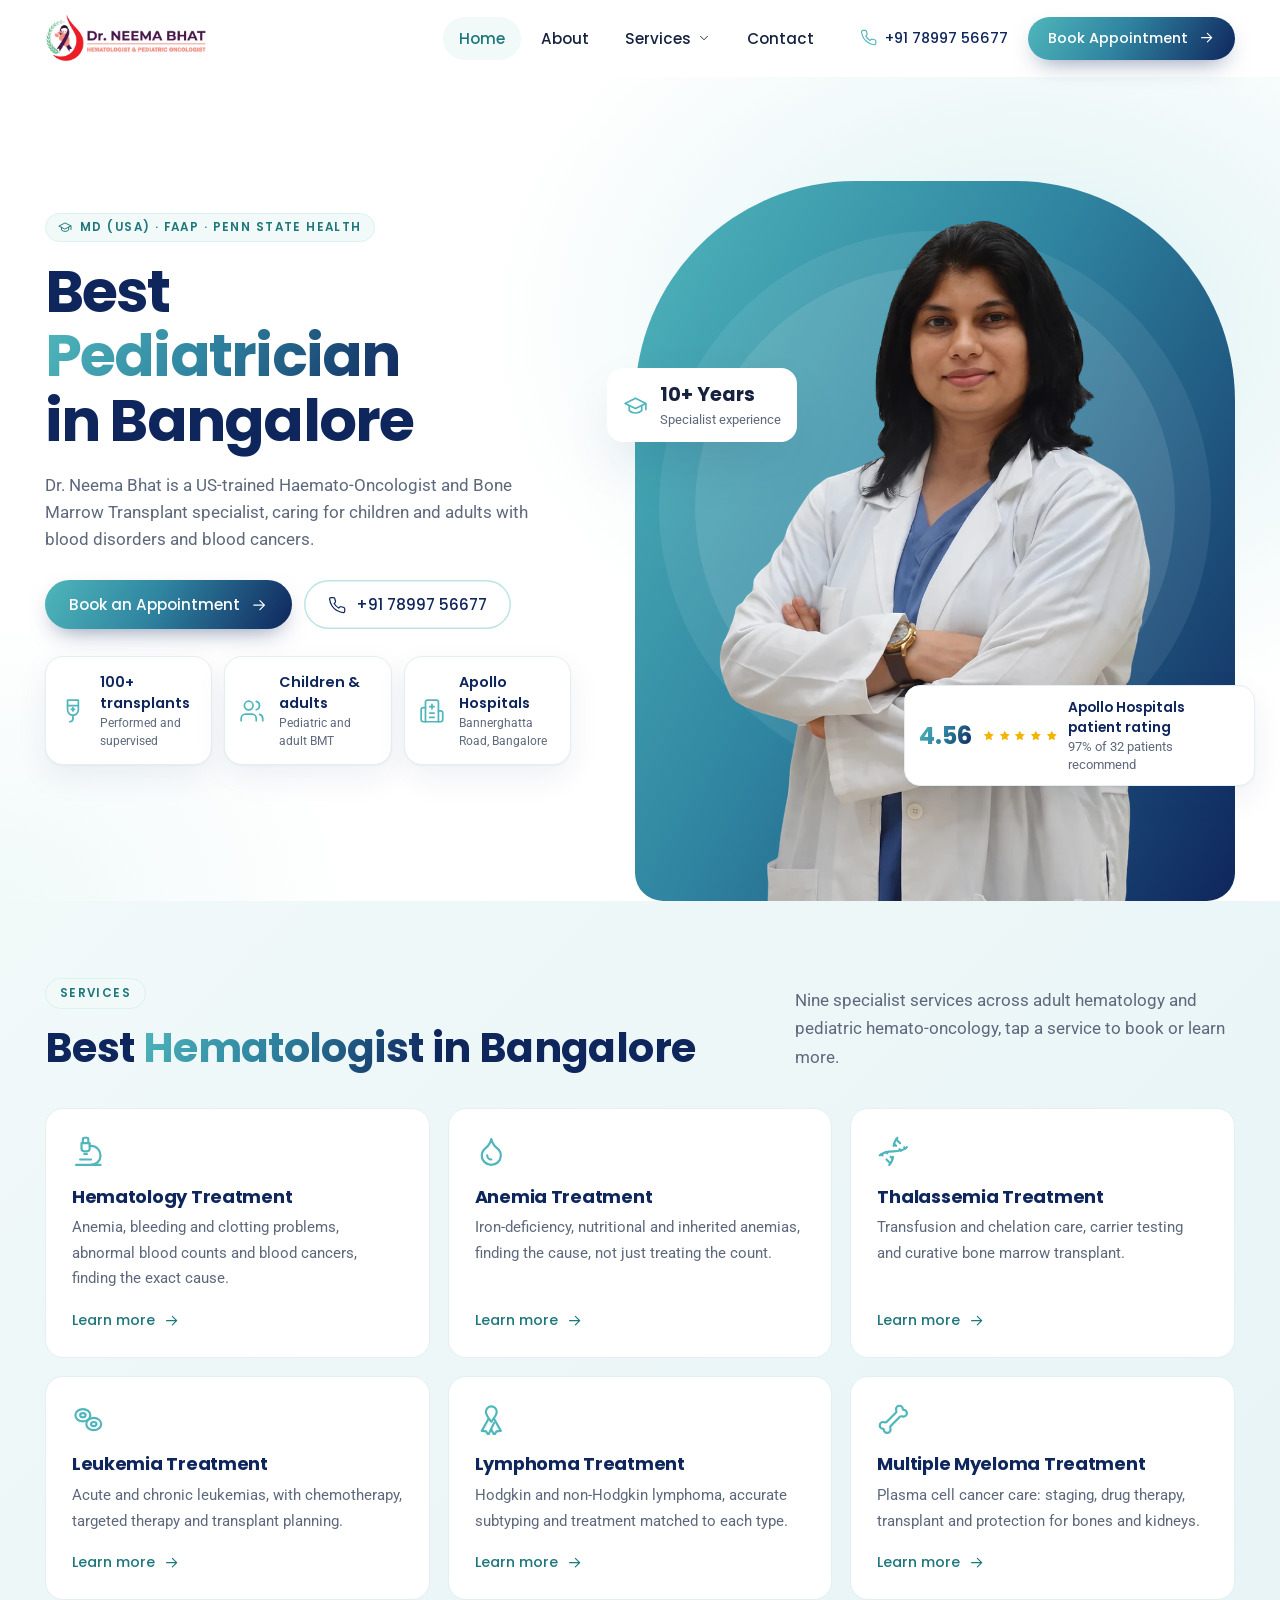
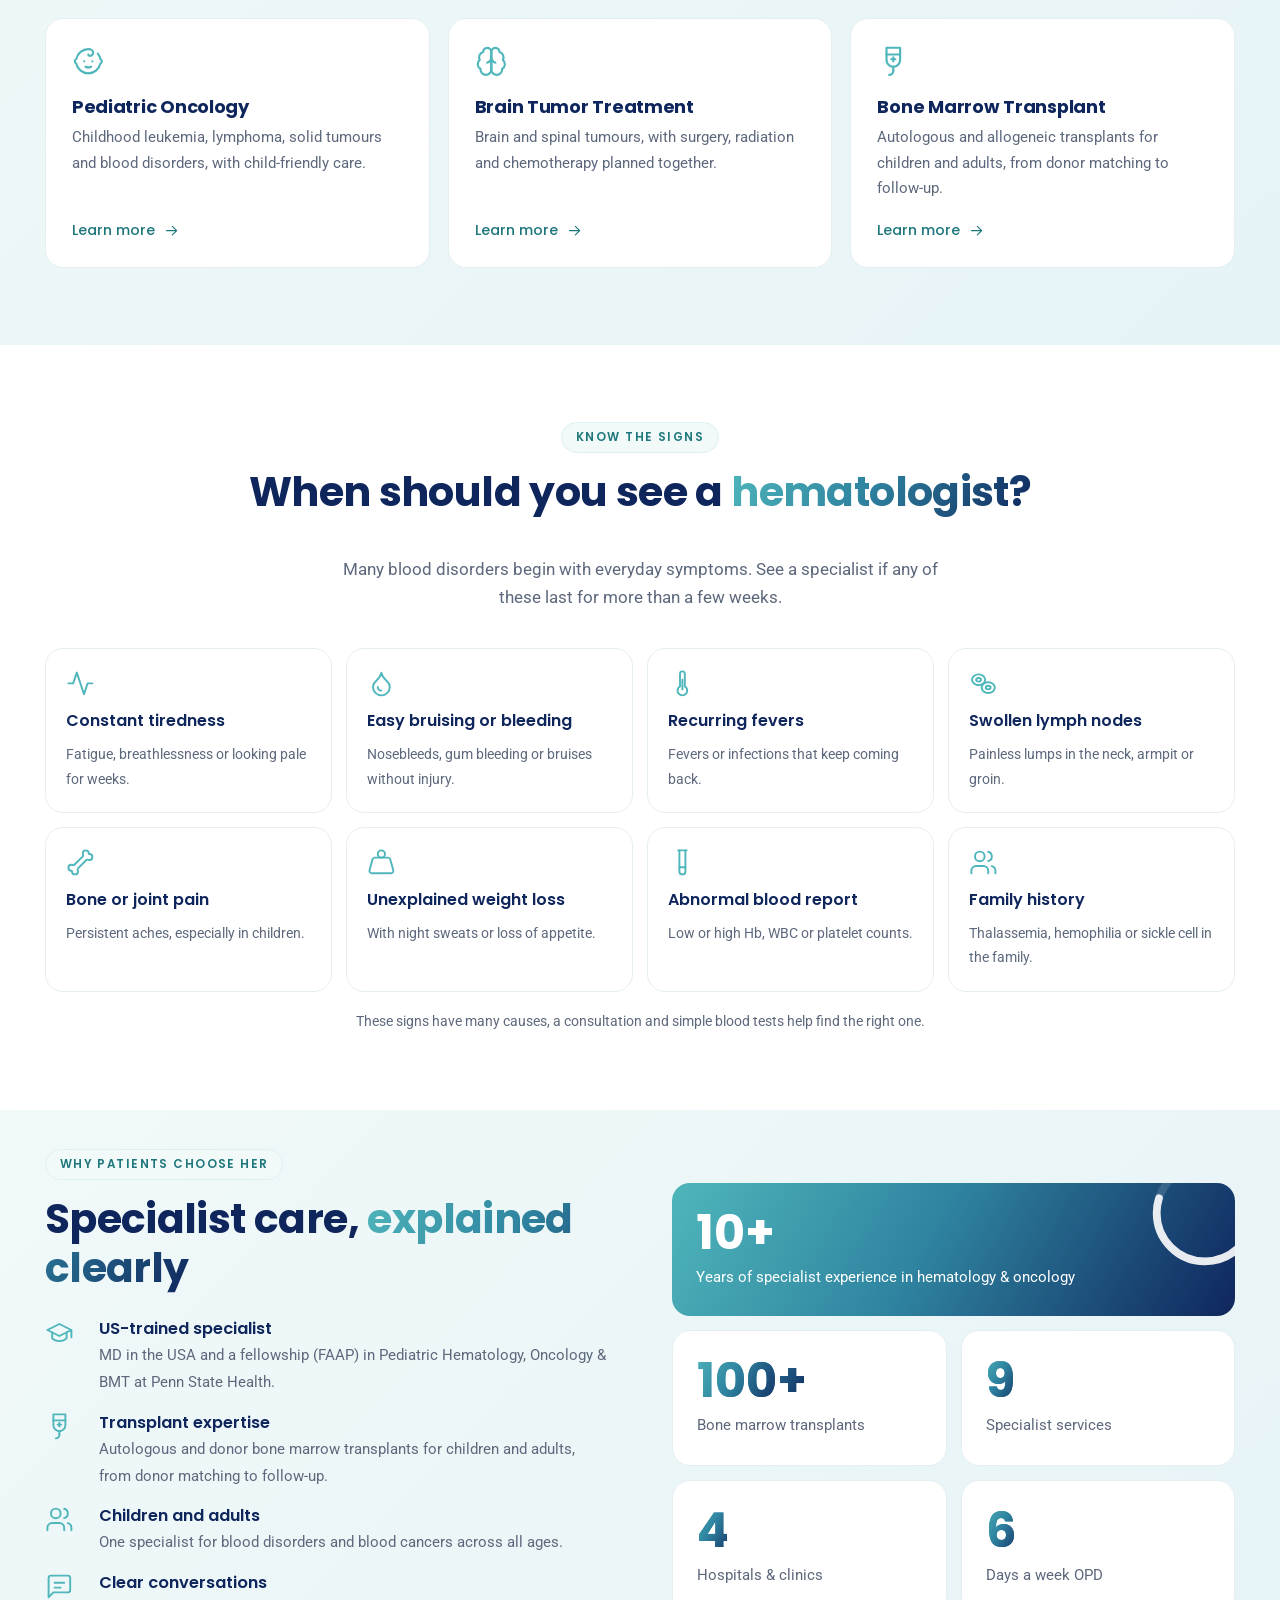
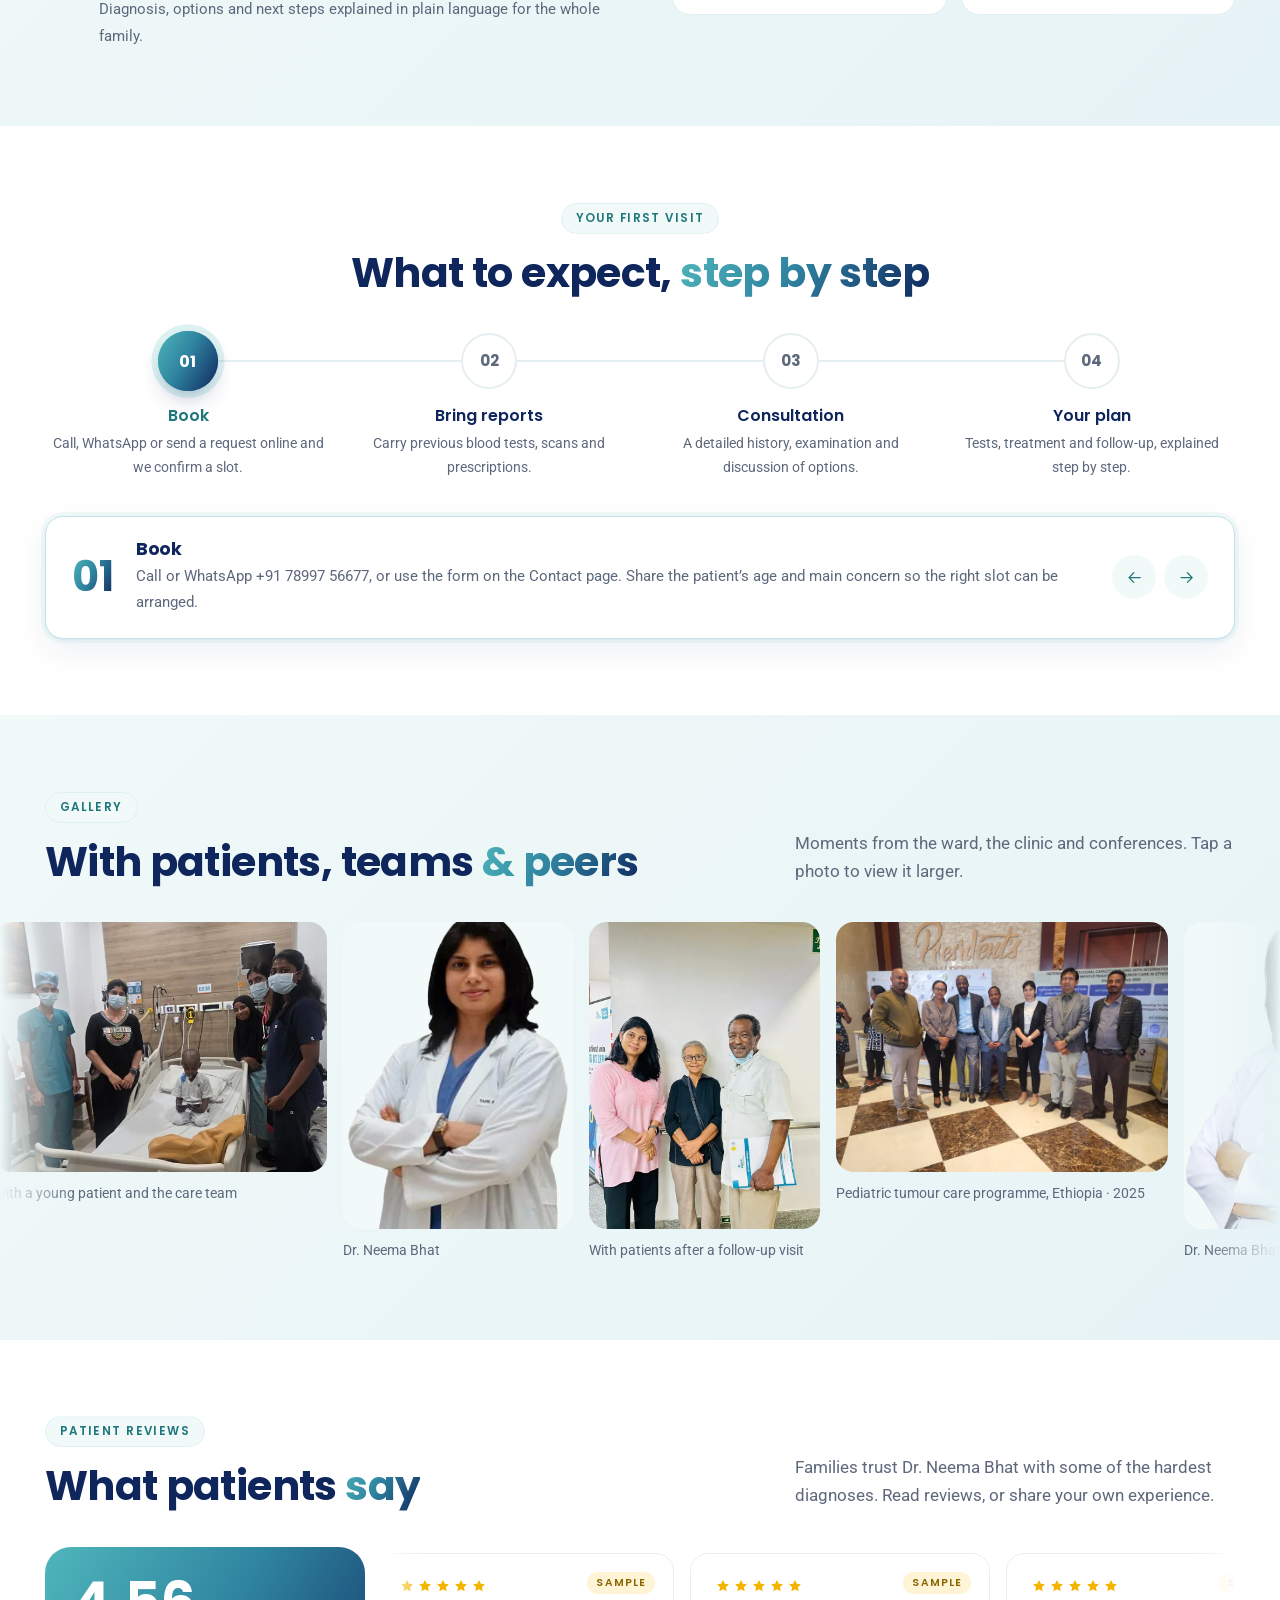
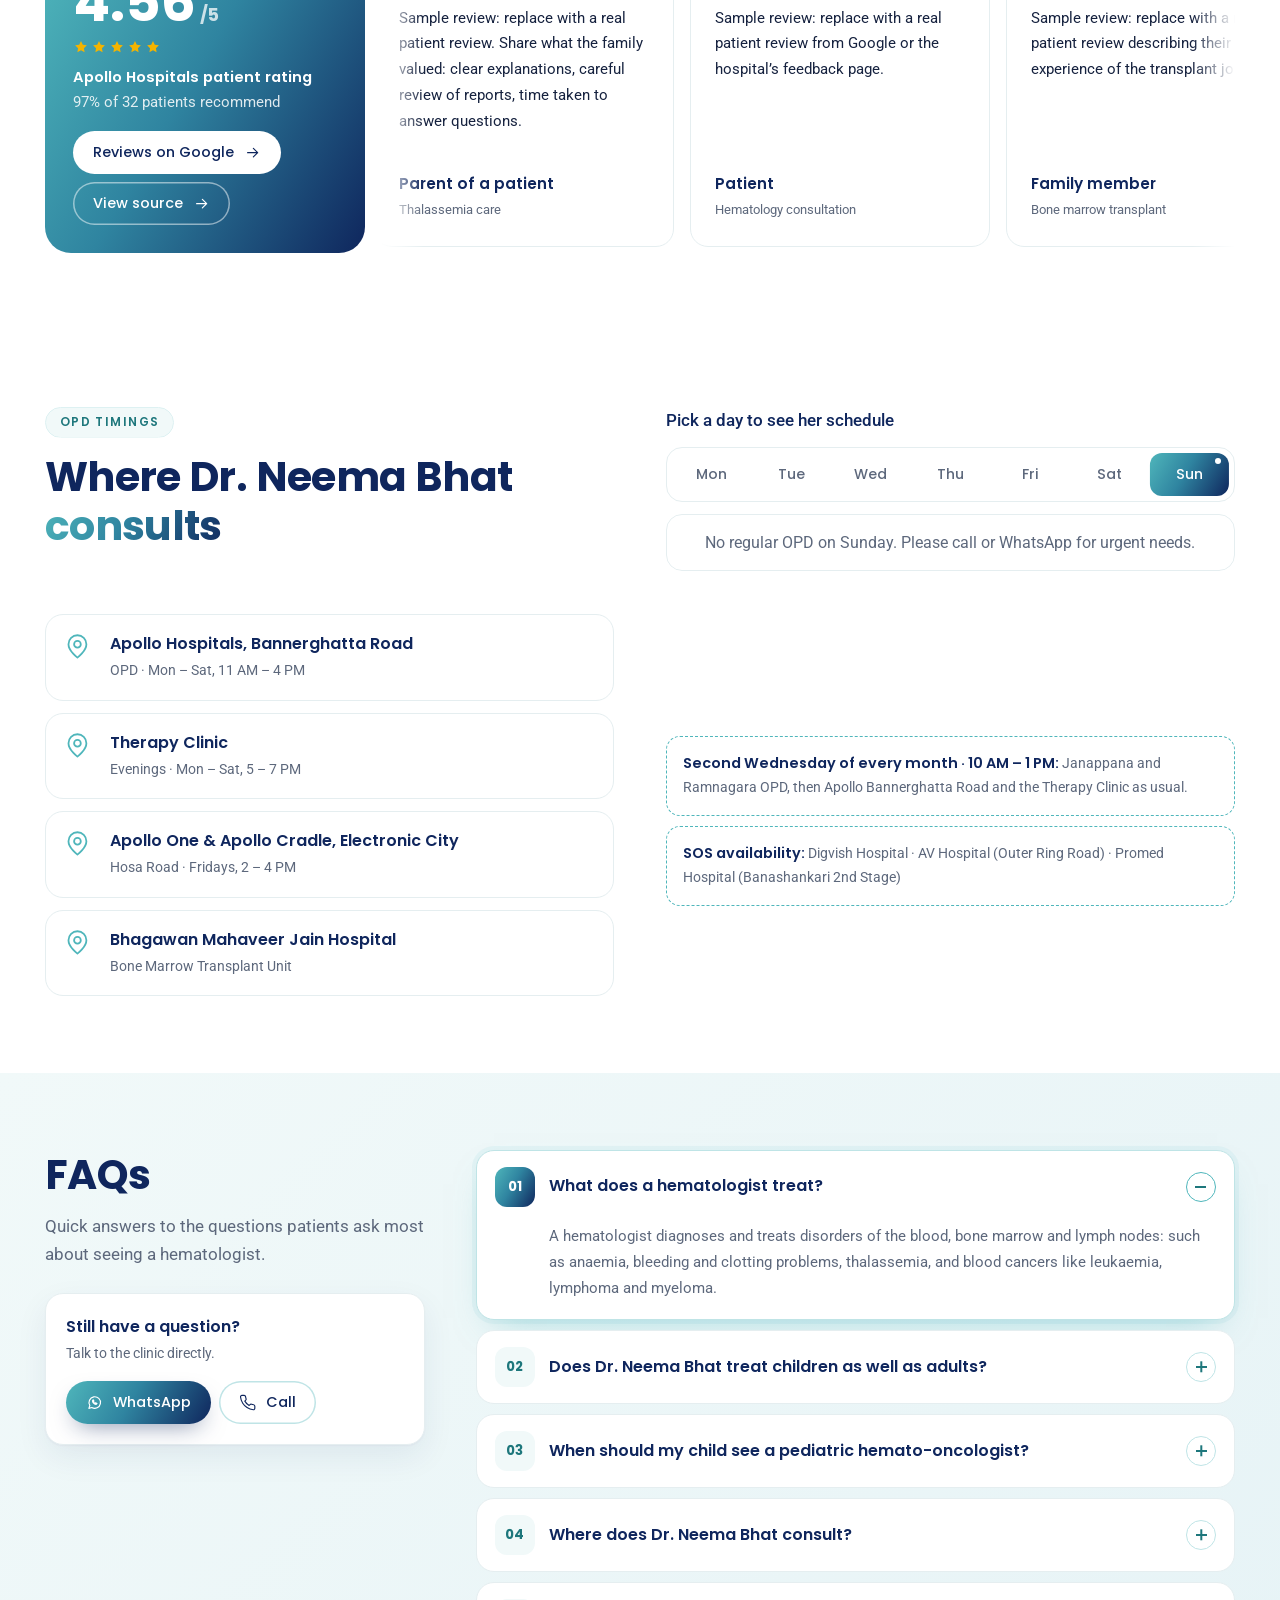
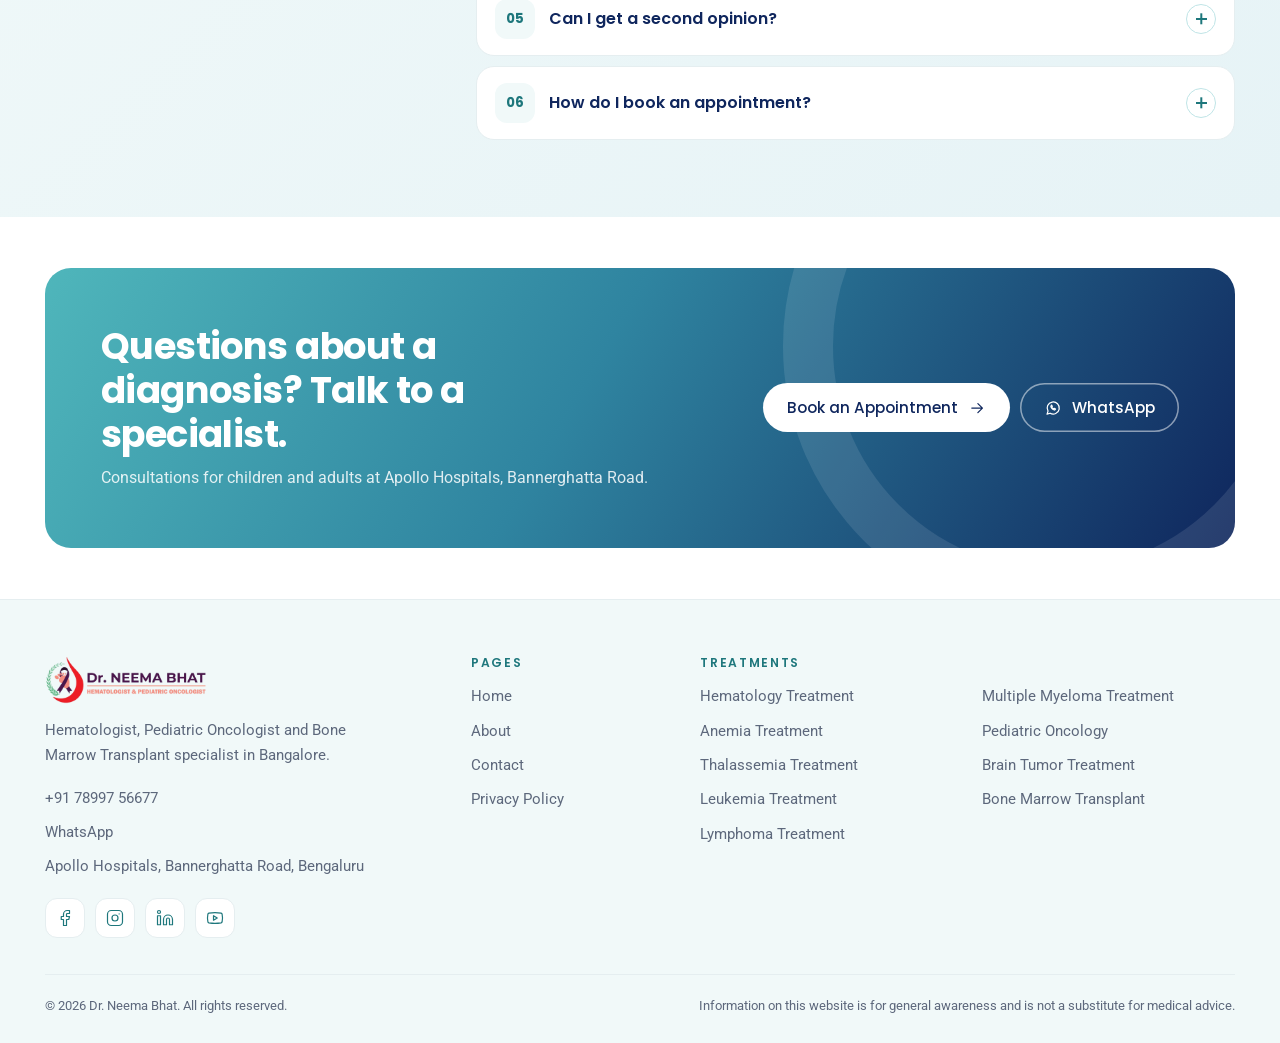
==== commit f2ce42fb: "Hostinger build, new pages, cleanup and content fixes - Hostinger copy (hostinger/): PHP pages with " ====
--- a/index.html
+++ b/index.html
@@ -19,55 +19,69 @@
   <link rel="apple-touch-icon" href="assets/images/logo-mark.png">
   <link rel="preload" href="assets/fonts/poppins-latin-700-normal.woff2" as="font" type="font/woff2" crossorigin>
   <link rel="preload" href="assets/fonts/roboto-latin-400-normal.woff2" as="font" type="font/woff2" crossorigin>
-  <link rel="stylesheet" href="assets/css/styles.css?v=03ee87f1">
+  <link rel="stylesheet" href="assets/css/styles.css?v=c33e8bef">
   <script type="application/ld+json">
   {"@context":"https://schema.org","@type":"Physician","name":"Dr. Neema Bhat","description":"Hematologist, Pediatric Oncologist and Bone Marrow Transplant specialist in Bangalore.","url":"https://drneemabhat.com/","image":"https://drneemabhat.com/assets/images/portrait-scrubs.webp","telephone":"+91-78997-56677","medicalSpecialty":["Hematologic","Oncologic","Pediatric"],"alumniOf":{"@type":"Hospital","name":"Penn State Health"},
    "hospitalAffiliation":[{"@type":"Hospital","name":"Apollo Hospitals, Bannerghatta Road"},{"@type":"Hospital","name":"Apollo One & Apollo Cradle, Electronic City"},{"@type":"Hospital","name":"Bhagawan Mahaveer Jain Hospital"}],
-   "openingHoursSpecification":[{"@type":"OpeningHoursSpecification","dayOfWeek":["Monday","Tuesday","Wednesday","Thursday","Friday","Saturday"],"opens":"11:00","closes":"16:00","description":"OPD — Apollo Hospitals, Bannerghatta Road"},{"@type":"OpeningHoursSpecification","dayOfWeek":"Friday","opens":"14:00","closes":"16:00","description":"Apollo One & Apollo Cradle, Hosa Road, Electronic City"},{"@type":"OpeningHoursSpecification","dayOfWeek":["Monday","Tuesday","Wednesday","Thursday","Friday","Saturday"],"opens":"17:00","closes":"19:00","description":"Therapy Clinic"}],
+   "openingHoursSpecification":[{"@type":"OpeningHoursSpecification","dayOfWeek":["Monday","Tuesday","Wednesday","Thursday","Friday","Saturday"],"opens":"11:00","closes":"16:00","description":"OPD, Apollo Hospitals, Bannerghatta Road"},{"@type":"OpeningHoursSpecification","dayOfWeek":"Friday","opens":"14:00","closes":"16:00","description":"Apollo One & Apollo Cradle, Hosa Road, Electronic City"},{"@type":"OpeningHoursSpecification","dayOfWeek":["Monday","Tuesday","Wednesday","Thursday","Friday","Saturday"],"opens":"17:00","closes":"19:00","description":"Therapy Clinic"}],
    "address":{"@type":"PostalAddress","addressLocality":"Bengaluru","addressRegion":"Karnataka","addressCountry":"IN"},"areaServed":"Bangalore"}
   </script>
-  <script type="application/ld+json">{"@context":"https://schema.org","@type":"FAQPage","mainEntity":[{"@type":"Question","name":"What does a hematologist treat?","acceptedAnswer":{"@type":"Answer","text":"A hematologist diagnoses and treats disorders of the blood, bone marrow and lymph nodes — such as anaemia, bleeding and clotting problems, thalassemia, and blood cancers like leukaemia, lymphoma and myeloma."}},{"@type":"Question","name":"Does Dr. Neema Bhat treat children as well as adults?","acceptedAnswer":{"@type":"Answer","text":"Yes. Dr. Neema Bhat is trained in pediatric hematology and oncology and also treats adults, so she cares for blood disorders and blood cancers across all ages."}},{"@type":"Question","name":"When should my child see a pediatric hemato-oncologist?","acceptedAnswer":{"@type":"Answer","text":"If your child has unexplained paleness, frequent bruising or bleeding, persistent fevers, swollen glands, bone pain or an abnormal blood test, a specialist opinion helps find the cause early."}},{"@type":"Question","name":"Where does Dr. Neema Bhat consult?","acceptedAnswer":{"@type":"Answer","text":"OPD is at Apollo Hospitals, Bannerghatta Road (Mon – Sat, 11 AM – 4 PM), the Therapy Clinic (Mon – Sat, 5 – 7 PM) and Apollo One &amp; Apollo Cradle, Electronic City (Fridays, 2 – 4 PM)."}},{"@type":"Question","name":"Can I get a second opinion?","acceptedAnswer":{"@type":"Answer","text":"Yes. Bring your reports, biopsy results and current treatment details, and Dr. Neema Bhat will review the diagnosis and options with you."}},{"@type":"Question","name":"How do I book an appointment?","acceptedAnswer":{"@type":"Answer","text":"Call or WhatsApp +91 78997 56677, or use the booking form on the Contact page — your request opens in WhatsApp so you can review it before sending."}}]}</script>
+  <script type="application/ld+json">{"@context":"https://schema.org","@type":"FAQPage","mainEntity":[{"@type":"Question","name":"What does a hematologist treat?","acceptedAnswer":{"@type":"Answer","text":"A hematologist diagnoses and treats disorders of the blood, bone marrow and lymph nodes: such as anaemia, bleeding and clotting problems, thalassemia, and blood cancers like leukaemia, lymphoma and myeloma."}},{"@type":"Question","name":"Does Dr. Neema Bhat treat children as well as adults?","acceptedAnswer":{"@type":"Answer","text":"Yes. Dr. Neema Bhat is trained in pediatric hematology and oncology and also treats adults, so she cares for blood disorders and blood cancers across all ages."}},{"@type":"Question","name":"When should my child see a pediatric hemato-oncologist?","acceptedAnswer":{"@type":"Answer","text":"If your child has unexplained paleness, frequent bruising or bleeding, persistent fevers, swollen glands, bone pain or an abnormal blood test, a specialist opinion helps find the cause early."}},{"@type":"Question","name":"Where does Dr. Neema Bhat consult?","acceptedAnswer":{"@type":"Answer","text":"OPD is at Apollo Hospitals, Bannerghatta Road (Mon – Sat, 11 AM – 4 PM), the Therapy Clinic (Mon – Sat, 5 – 7 PM) and Apollo One &amp; Apollo Cradle, Electronic City (Fridays, 2 – 4 PM)."}},{"@type":"Question","name":"Can I get a second opinion?","acceptedAnswer":{"@type":"Answer","text":"Yes. Bring your reports, biopsy results and current treatment details, and Dr. Neema Bhat will review the diagnosis and options with you."}},{"@type":"Question","name":"How do I book an appointment?","acceptedAnswer":{"@type":"Answer","text":"Call or WhatsApp +91 78997 56677, or use the booking form on the Contact page. Your request opens in WhatsApp so you can review it before sending."}}]}</script>
 </head>
 <body data-page="home">
 <svg width="0" height="0" style="position:absolute" aria-hidden="true"><defs>
-  <symbol id="i-phone" viewBox="0 0 24 24"><path d="M5 4h4l2 5-2.5 1.5a11 11 0 0 0 5 5L15 13l5 2v4a2 2 0 0 1-2 2A16 16 0 0 1 3 6a2 2 0 0 1 2-2"/></symbol>
+  <symbol id="i-phone" viewBox="0 0 24 24"><path d="M22 16.92v3a2 2 0 0 1-2.18 2 19.79 19.79 0 0 1-8.63-3.07 19.5 19.5 0 0 1-6-6 19.79 19.79 0 0 1-3.07-8.67A2 2 0 0 1 4.11 2h3a2 2 0 0 1 2 1.72c.13.96.36 1.9.7 2.81a2 2 0 0 1-.45 2.11L8.09 9.91a16 16 0 0 0 6 6l1.27-1.27a2 2 0 0 1 2.11-.45c.91.34 1.85.57 2.81.7A2 2 0 0 1 22 16.92z"/></symbol>
   <symbol id="i-wa" viewBox="0 0 24 24"><path d="M4 20l1.3-4A8 8 0 1 1 8 18.7L4 20z"/><path d="M9 9.5c.3 2 2.3 4.3 5 5l1.2-1.3-1.8-1-1 .8c-1-.4-1.8-1.2-2.2-2.2l.8-1-1-1.8L9 9.5z"/></symbol>
-  <symbol id="i-pin" viewBox="0 0 24 24"><path d="M12 21s-7-6.2-7-11.5A7 7 0 0 1 19 9.5C19 14.8 12 21 12 21z"/><circle cx="12" cy="9.5" r="2.5"/></symbol>
-  <symbol id="i-clock" viewBox="0 0 24 24"><circle cx="12" cy="12" r="9"/><path d="M12 7v5l3 2"/></symbol>
-  <symbol id="i-cal" viewBox="0 0 24 24"><rect x="3" y="5" width="18" height="16" rx="3"/><path d="M3 10h18M8 3v4M16 3v4"/></symbol>
+  <symbol id="i-pin" viewBox="0 0 24 24"><path d="M20 10c0 6-8 12-8 12s-8-6-8-12a8 8 0 0 1 16 0Z"/><circle cx="12" cy="10" r="3"/></symbol>
+  <symbol id="i-clock" viewBox="0 0 24 24"><circle cx="12" cy="12" r="10"/><path d="M12 6v6l4 2"/></symbol>
+  <symbol id="i-cal" viewBox="0 0 24 24"><rect x="3" y="4" width="18" height="18" rx="2"/><path d="M16 2v4M8 2v4M3 10h18M12 14v4M10 16h4"/></symbol>
   <symbol id="i-go" viewBox="0 0 24 24"><path d="M5 12h14M13 6l6 6-6 6"/></symbol>
   <symbol id="i-chev" viewBox="0 0 24 24"><path d="M6 9l6 6 6-6"/></symbol>
   <symbol id="i-menu" viewBox="0 0 24 24"><path d="M4 8h16M4 16h10"/></symbol>
   <symbol id="i-check" viewBox="0 0 24 24"><path d="M5 12.5l4.5 4.5L19 7.5"/></symbol>
-  <symbol id="i-drop" viewBox="0 0 24 24"><path d="M12 3c3 4.2 6 7.4 6 11a6 6 0 0 1-12 0c0-3.6 3-6.8 6-11z"/></symbol>
-  <symbol id="i-child" viewBox="0 0 24 24"><circle cx="12" cy="7" r="3.5"/><path d="M5 21c0-4 3-7 7-7s7 3 7 7"/></symbol>
-  <symbol id="i-adult" viewBox="0 0 24 24"><circle cx="12" cy="6.5" r="3"/><path d="M6 21v-5a6 6 0 0 1 12 0v5"/></symbol>
-  <symbol id="i-award" viewBox="0 0 24 24"><circle cx="12" cy="9" r="6"/><path d="M8.5 14l-1.5 7 5-3 5 3-1.5-7"/></symbol>
-  <symbol id="i-marrow" viewBox="0 0 24 24"><circle cx="12" cy="12" r="3"/><circle cx="12" cy="12" r="8"/><path d="M12 1v3M12 20v3M1 12h3M20 12h3"/></symbol>
-  <symbol id="i-hosp" viewBox="0 0 24 24"><path d="M4 21V7l8-4 8 4v14"/><path d="M9 21v-5h6v5M12 8v5M9.5 10.5h5"/></symbol>
-  <symbol id="i-cells" viewBox="0 0 24 24"><circle cx="8" cy="9" r="4"/><circle cx="16" cy="15" r="4"/><circle cx="17" cy="6" r="2"/></symbol>
-  <symbol id="i-shield" viewBox="0 0 24 24"><path d="M12 3l7 3v6c0 4.5-3 7.8-7 9-4-1.2-7-4.5-7-9V6l7-3z"/><path d="M9 12l2 2 4-4"/></symbol>
+  <symbol id="i-star" viewBox="0 0 24 24"><path d="M12 3l2.7 5.6 6.1.9-4.4 4.3 1 6.1L12 17l-5.4 2.9 1-6.1L3.2 9.5l6.1-.9z"/></symbol>
+  <symbol id="i-chat" viewBox="0 0 24 24"><path d="M21 15a2 2 0 0 1-2 2H7l-4 4V5a2 2 0 0 1 2-2h14a2 2 0 0 1 2 2z"/><path d="M8 9h8M8 13h5"/></symbol>
   <symbol id="i-sun" viewBox="0 0 24 24"><circle cx="12" cy="12" r="4"/><path d="M12 2v2M12 20v2M4.9 4.9l1.4 1.4M17.7 17.7l1.4 1.4M2 12h2M20 12h2M4.9 19.1l1.4-1.4M17.7 6.3l1.4-1.4"/></symbol>
-  <symbol id="i-moon" viewBox="0 0 24 24"><path d="M20 14.5A8 8 0 0 1 9.5 4 8 8 0 1 0 20 14.5z"/></symbol>
-  <symbol id="i-car" viewBox="0 0 24 24"><path d="M5 16l1.5-5h11L19 16"/><rect x="3" y="16" width="18" height="4" rx="1.5"/><path d="M6 11l1.5-4h9L18 11"/></symbol>
-  <symbol id="i-doc" viewBox="0 0 24 24"><rect x="5" y="3" width="14" height="18" rx="3"/><path d="M9 8h6M9 12h6M9 16h3"/></symbol>
-  <symbol id="i-thermo" viewBox="0 0 24 24"><path d="M10 14V5a2 2 0 0 1 4 0v9a4 4 0 1 1-4 0z"/><path d="M12 10v7"/></symbol>
-  <symbol id="i-bone" viewBox="0 0 24 24"><path d="M7 17l10-10M5.5 14.5a2.5 2.5 0 1 0 4 4M14.5 5.5a2.5 2.5 0 1 1 4 4M9.5 18.5a2.5 2.5 0 0 1-4 0M18.5 9.5a2.5 2.5 0 0 1 0-4"/></symbol>
-  <symbol id="i-scale" viewBox="0 0 24 24"><rect x="4" y="4" width="16" height="16" rx="4"/><path d="M9 10a3 3 0 0 1 6 0M12 10l1.5-2"/></symbol>
-  <symbol id="i-heart" viewBox="0 0 24 24"><path d="M12 20s-7-4.4-7-10a4 4 0 0 1 7-2.6A4 4 0 0 1 19 10c0 5.6-7 10-7 10z"/></symbol>
-  <symbol id="i-users" viewBox="0 0 24 24"><circle cx="9" cy="8" r="3"/><path d="M3 20c0-3.3 2.7-6 6-6s6 2.7 6 6"/><path d="M16 5a3 3 0 0 1 0 6M18 14c2 .6 3 2.8 3 6"/></symbol>
-  <symbol id="i-flask" viewBox="0 0 24 24"><path d="M9 3h6M10 3v6l-5 9a2 2 0 0 0 1.7 3h10.6a2 2 0 0 0 1.7-3l-5-9V3"/><path d="M7.5 15h9"/></symbol>
-  <symbol id="i-chat" viewBox="0 0 24 24"><path d="M4 5h16v11H9l-5 4z"/><path d="M8 9.5h8M8 12.5h5"/></symbol>
-  <symbol id="i-star" viewBox="0 0 24 24"><path d="M12 3l2.7 5.6 6.1.9-4.4 4.3 1 6.1L12 17l-5.4 2.9 1-6.1L3.2 9.5l6.1-.9z"/></symbol>
-  <symbol id="i-lungs" viewBox="0 0 24 24"><path d="M12 4v8M12 12c-1 0-2 1-2 2v5c0 1-1 2-3 2s-3-1-3-3v-4c0-3 2-7 4-7s2 2 2 3M12 12c1 0 2 1 2 2v5c0 1 1 2 3 2s3-1 3-3v-4c0-3-2-7-4-7s-2 2-2 3"/></symbol>
-  <symbol id="i-link" viewBox="0 0 24 24"><circle cx="7" cy="12" r="3.5"/><circle cx="17" cy="12" r="3.5"/><path d="M10.5 12h3"/></symbol>
+  <symbol id="i-moon" viewBox="0 0 24 24"><path d="M12 3a6 6 0 0 0 9 9 9 9 0 1 1-9-9Z"/></symbol>
+  <symbol id="i-users" viewBox="0 0 24 24"><path d="M16 21v-2a4 4 0 0 0-4-4H6a4 4 0 0 0-4 4v2"/><circle cx="9" cy="7" r="4"/><path d="M22 21v-2a4 4 0 0 0-3-3.87M16 3.13a4 4 0 0 1 0 7.75"/></symbol>
+  <symbol id="i-adult" viewBox="0 0 24 24"><path d="M19 21v-2a4 4 0 0 0-4-4H9a4 4 0 0 0-4 4v2"/><circle cx="12" cy="7" r="4"/></symbol>
+  <symbol id="i-drop" viewBox="0 0 24 24"><path d="M12 22a7 7 0 0 0 7-7c0-2-1-3.9-3-5.5s-3.5-4-4-6.5c-.5 2.5-2 4.9-4 6.5C6 11.1 5 13 5 15a7 7 0 0 0 7 7z"/><path d="M9 15a3 3 0 0 0 3 3"/></symbol>
+  <symbol id="i-child" viewBox="0 0 24 24"><path d="M9 12h.01M15 12h.01"/><path d="M10 16c.5.3 1.2.5 2 .5s1.5-.2 2-.5"/><path d="M19 6.3a9 9 0 0 1 1.8 3.9 2 2 0 0 1 0 3.6 9 9 0 0 1-17.6 0 2 2 0 0 1 0-3.6A9 9 0 0 1 12 3c2 0 3.5 1.1 3.5 2.5s-.9 2.5-2 2.5c-.8 0-1.5-.4-1.5-1"/></symbol>
+  <symbol id="i-award" viewBox="0 0 24 24"><path d="M22 10v6M2 10l10-5 10 5-10 5z"/><path d="M6 12v5c3 3 9 3 12 0v-5"/></symbol>
+  <symbol id="i-stetho" viewBox="0 0 24 24"><path d="M11 2v2M5 2v2"/><path d="M5 3H4a2 2 0 0 0-2 2v4a6 6 0 0 0 12 0V5a2 2 0 0 0-2-2h-1"/><path d="M8 15a6 6 0 0 0 12 0v-3"/><circle cx="20" cy="10" r="2"/></symbol>
+  <symbol id="i-micro" viewBox="0 0 24 24"><path d="M6 18h8M3 22h18"/><path d="M14 22a7 7 0 1 0 0-14h-1"/><path d="M9 14h2"/><path d="M9 12a2 2 0 0 1-2-2V6h6v4a2 2 0 0 1-2 2Z"/><path d="M12 6V3a1 1 0 0 0-1-1H9a1 1 0 0 0-1 1v3"/></symbol>
+  <symbol id="i-syringe" viewBox="0 0 24 24"><path d="m18 2 4 4M17 7l3-3"/><path d="M19 9 8.7 19.3c-1 1-2.5 1-3.4 0l-.6-.6c-1-1-1-2.5 0-3.4L15 5"/><path d="m9 11 4 4M5 19l-3 3M14 4l6 6"/></symbol>
+  <symbol id="i-pill" viewBox="0 0 24 24"><path d="m10.5 20.5 10-10a4.95 4.95 0 1 0-7-7l-10 10a4.95 4.95 0 1 0 7 7Z"/><path d="m8.5 8.5 7 7"/></symbol>
+  <symbol id="i-flask" viewBox="0 0 24 24"><path d="M14.5 2v17.5a2.5 2.5 0 0 1-5 0V2"/><path d="M8.5 2h7M14.5 16h-5"/></symbol>
+  <symbol id="i-link" viewBox="0 0 24 24"><path d="M2 15c6.67-6 13.33 0 20-6"/><path d="M9 22c1.8-2 2.52-4 2.8-6M15 2c-1.8 2-2.52 4-2.8 6"/><path d="m17 6-2.9-2.9M7 18l2.9 2.9M16.5 10.5l1 1M6.5 12.5l1 1M10 16l1.5 1.5M14 8l-1.5-1.5M20 9l.9.9M3.1 14.1 4 15"/></symbol>
+  <symbol id="i-brain" viewBox="0 0 24 24"><path d="M12 5a3 3 0 1 0-6 .13 4 4 0 0 0-2.52 5.77 4 4 0 0 0 .55 6.59A4 4 0 1 0 12 18Z"/><path d="M12 5a3 3 0 1 1 6 .13 4 4 0 0 1 2.52 5.77 4 4 0 0 1-.55 6.59A4 4 0 1 1 12 18Z"/><path d="M15 13a4.5 4.5 0 0 1-3-4 4.5 4.5 0 0 1-3 4"/></symbol>
+  <symbol id="i-bone" viewBox="0 0 24 24"><path d="M17 10c.7-.7 1.69 0 2.5 0a2.5 2.5 0 1 0 0-5 .5.5 0 0 1-.5-.5 2.5 2.5 0 1 0-5 0c0 .81.7 1.8 0 2.5l-7 7c-.7.7-1.69 0-2.5 0a2.5 2.5 0 0 0 0 5c.28 0 .5.22.5.5a2.5 2.5 0 1 0 5 0c0-.81-.7-1.8 0-2.5Z"/></symbol>
+  <symbol id="i-heart" viewBox="0 0 24 24"><path d="M19 14c1.49-1.46 3-3.21 3-5.5A5.5 5.5 0 0 0 16.5 3c-1.76 0-3 .5-4.5 2-1.5-1.5-2.74-2-4.5-2A5.5 5.5 0 0 0 2 8.5c0 2.3 1.5 4.05 3 5.5l7 7Z"/><path d="M3.22 12H9.5l.5-1 2 4.5 2-7 1.5 3.5h5.27"/></symbol>
+  <symbol id="i-thermo" viewBox="0 0 24 24"><path d="M14 4v10.54a4 4 0 1 1-4 0V4a2 2 0 0 1 4 0Z"/><path d="M12 9v8"/></symbol>
+  <symbol id="i-shield" viewBox="0 0 24 24"><path d="M20 13c0 5-3.5 7.5-7.66 8.95a1 1 0 0 1-.67-.01C7.5 20.5 4 18 4 13V6a1 1 0 0 1 1-1c2 0 4.5-1.2 6.24-2.72a1.17 1.17 0 0 1 1.52 0C14.51 3.81 17 5 19 5a1 1 0 0 1 1 1z"/><path d="M9 12h6M12 9v6"/></symbol>
+  <symbol id="i-doc" viewBox="0 0 24 24"><rect x="8" y="2" width="8" height="4" rx="1"/><path d="M16 4h2a2 2 0 0 1 2 2v14a2 2 0 0 1-2 2H6a2 2 0 0 1-2-2V6a2 2 0 0 1 2-2h2"/><path d="M9 14h6M12 11v6"/></symbol>
+  <symbol id="i-hosp" viewBox="0 0 24 24"><path d="M12 6v4M14 8h-4M14 14h-4M14 18h-4"/><path d="M18 12h2a2 2 0 0 1 2 2v6a2 2 0 0 1-2 2H4a2 2 0 0 1-2-2v-9a2 2 0 0 1 2-2h2"/><path d="M18 22V4a2 2 0 0 0-2-2H8a2 2 0 0 0-2 2v18"/></symbol>
+  <symbol id="i-scale" viewBox="0 0 24 24"><circle cx="12" cy="5" r="3"/><path d="M6.5 8a2 2 0 0 0-1.9 1.46L2.1 18.5A2 2 0 0 0 4 21h16a2 2 0 0 0 1.93-2.54L19.4 9.5A2 2 0 0 0 17.48 8Z"/></symbol>
+  <symbol id="i-cells" viewBox="0 0 24 24"><ellipse cx="8" cy="9" rx="5.5" ry="4.5"/><ellipse cx="8" cy="9" rx="2" ry="1.5"/><ellipse cx="16" cy="15.5" rx="5.5" ry="4.5"/><ellipse cx="16" cy="15.5" rx="2" ry="1.5"/></symbol>
+  <symbol id="i-marrow" viewBox="0 0 24 24"><path d="M7 2h10v9a5 5 0 0 1-10 0z"/><path d="M7 7h10M12 16v3"/><path d="M12 19a3 3 0 0 1-3 3"/><path d="M10.5 10.5h3M12 9v3"/></symbol>
+  <symbol id="i-lungs" viewBox="0 0 24 24"><path d="M12 4v8"/><path d="M12 12c-1 0-2 1-2 2v5c0 1-1 2-3 2s-3-1-3-3v-4c0-3 2-7 4-7s2 2 2 3"/><path d="M12 12c1 0 2 1 2 2v5c0 1 1 2 3 2s3-1 3-3v-4c0-3-2-7-4-7s-2 2-2 3"/></symbol>
+  <symbol id="i-ribbon" viewBox="0 0 24 24"><path d="M12 2.5c-2.2 0-4 1.8-4 4 0 2.4 1.9 4.6 4 7.3 2.1-2.7 4-4.9 4-7.3 0-2.2-1.8-4-4-4Z"/><path d="M10 11.6 5 20.5l3.2.4 1.6 2.6L14 14.6"/><path d="M14 11.6l5 8.9-3.2.4-1.6 2.6-2.4-4.3"/></symbol>
+  <symbol id="i-radiation" viewBox="0 0 24 24"><circle cx="12" cy="12" r="1.5"/><path d="M7.5 4.2C5 5.6 3.3 8.2 3 11h5a4 4 0 0 1 2-3.4z"/><path d="M16.5 4.2C19 5.6 20.7 8.2 21 11h-5a4 4 0 0 0-2-3.4z"/><path d="M7.5 19.8c2.8 1.6 6.2 1.6 9 0L14 15.5a4 4 0 0 1-4 0z"/></symbol>
+  <symbol id="i-apple" viewBox="0 0 24 24"><path d="M12 20.94c1.5 0 2.75 1.06 4 1.06 3 0 6-8 6-12.22A4.91 4.91 0 0 0 17 5c-2.22 0-4 1.44-5 2-1-.56-2.78-2-5-2a4.9 4.9 0 0 0-5 4.78C2 14 5 22 8 22c1.25 0 2.5-1.06 4-1.06Z"/><path d="M10 2c1 .5 2 2 2 5"/></symbol>
+  <symbol id="i-eye" viewBox="0 0 24 24"><path d="M2.06 12.35a1 1 0 0 1 0-.7 10.75 10.75 0 0 1 19.88 0 1 1 0 0 1 0 .7 10.75 10.75 0 0 1-19.88 0"/><circle cx="12" cy="12" r="3"/></symbol>
+  <symbol id="i-bed" viewBox="0 0 24 24"><path d="M2 4v16M2 8h18a2 2 0 0 1 2 2v10M2 17h20M6 8v9"/></symbol>
+  <symbol id="i-activity" viewBox="0 0 24 24"><path d="M22 12h-4l-3 9L9 3l-3 9H2"/></symbol>
+  <symbol id="i-fb" viewBox="0 0 24 24"><path d="M18 2h-3a5 5 0 0 0-5 5v3H7v4h3v8h4v-8h3l1-4h-4V7a1 1 0 0 1 1-1h3z"/></symbol>
+  <symbol id="i-ig" viewBox="0 0 24 24"><rect x="2" y="2" width="20" height="20" rx="5"/><circle cx="12" cy="12" r="4"/><path d="M17.5 6.5h.01"/></symbol>
+  <symbol id="i-in" viewBox="0 0 24 24"><path d="M16 8a6 6 0 0 1 6 6v7h-4v-7a2 2 0 0 0-4 0v7h-4v-7a6 6 0 0 1 6-6z"/><rect x="2" y="9" width="4" height="12"/><circle cx="4" cy="4" r="2"/></symbol>
+  <symbol id="i-yt" viewBox="0 0 24 24"><path d="M2.5 17a24.12 24.12 0 0 1 0-10 2 2 0 0 1 1.4-1.4 49.56 49.56 0 0 1 16.2 0A2 2 0 0 1 21.5 7a24.12 24.12 0 0 1 0 10 2 2 0 0 1-1.4 1.4 49.55 49.55 0 0 1-16.2 0A2 2 0 0 1 2.5 17"/><path d="m10 15 5-3-5-3z"/></symbol>
 </defs></svg>
   <a class="skip" href="#main">Skip to main content</a>
   <div class="curtain" aria-hidden="true"><img src="assets/images/logo-mark.png" alt=""></div>
 
   <header class="bar">
     <div class="wrap bar__in">
-      <a class="brand" href="index.html" aria-label="Dr. Neema Bhat — home"><img src="assets/images/logo.png" alt="Dr. Neema Bhat, Hematologist and Pediatric Oncologist" width="928" height="275"></a>
+      <a class="brand" href="index.html" aria-label="Dr. Neema Bhat, home"><img src="assets/images/logo.png" alt="Dr. Neema Bhat, Hematologist and Pediatric Oncologist" width="928" height="275"></a>
       <nav class="primary" aria-label="Primary">
         <ul class="menu">
           <li><a href="index.html" aria-current="page">Home</a></li>
@@ -123,7 +137,7 @@
               <span class="l" data-fx="wipe" style="--d:.15s">in Bangalore</span>
             </span>
           </h1>
-          <p class="hero__sub" data-fx="fade" style="--d:.3s">Dr. Neema Bhat is a US-trained Haemato-Oncologist for children and adults, and Head of the Bone Marrow Transplant Unit at Bhagawan Mahaveer Jain Hospital.</p>
+          <p class="hero__sub" data-fx="fade" style="--d:.3s">Dr. Neema Bhat is a US-trained Haemato-Oncologist and Bone Marrow Transplant specialist, caring for children and adults with blood disorders and blood cancers.</p>
           <div class="hero__acts" data-fx="fade" style="--d:.4s">
             <a class="btn btn--grad" href="contact.html">Book an Appointment<svg class="ic ic--go"><use href="#i-go"/></svg></a>
             <a class="btn btn--line" href="tel:+917899756677"><svg class="ic"><use href="#i-phone"/></svg>+91 78997 56677</a>
@@ -131,7 +145,7 @@
           <div class="facts facts--hero" data-fx="fade" style="--d:.5s">
             <div class="fact"><svg class="ic"><use href="#i-marrow"/></svg><b>100+ transplants</b><span>Performed and supervised</span></div>
             <div class="fact"><svg class="ic"><use href="#i-users"/></svg><b>Children &amp; adults</b><span>Pediatric and adult BMT</span></div>
-            <div class="fact"><svg class="ic"><use href="#i-hosp"/></svg><b>Dedicated unit</b><span>Bhagawan Mahaveer Jain Hospital</span></div>
+            <div class="fact"><svg class="ic"><use href="#i-hosp"/></svg><b>Apollo Hospitals</b><span>Bannerghatta Road, Bangalore</span></div>
           </div>
         </div>
         <div class="hero__art" data-fx="iris" style="--d:.1s">
@@ -146,62 +160,62 @@
       <div class="wrap">
         <div class="head">
           <div><p class="tag" data-fx="wipe-x">Services</p><h2 class="title" id="svc-title" data-fx="wipe">Best <span class="grad-text">Hematologist</span> in Bangalore</h2></div>
-          <p class="lead" data-fx="fade">Nine specialist services across adult hematology and pediatric hemato-oncology — tap a service to book or learn more.</p>
+          <p class="lead" data-fx="fade">Nine specialist services across adult hematology and pediatric hemato-oncology, tap a service to book or learn more.</p>
         </div>
         <div class="svc-grid" data-svc>
           <a class="svc" id="svc-hematology" href="hematology-treatment.html" data-fx="fade" style="--d:0.00s">
-            <div class="svc__top"><svg class="ic svc__ic"><use href="#i-flask"/></svg><span class="svc__cat">Hematology</span></div>
+            <div class="svc__top"><svg class="ic svc__ic"><use href="#i-micro"/></svg></div>
             <h3>Hematology Treatment</h3>
-            <p>Anemia, bleeding and clotting problems, abnormal blood counts and blood cancers — finding the exact cause.</p>
+            <p>Anemia, bleeding and clotting problems, abnormal blood counts and blood cancers, finding the exact cause.</p>
             <span class="svc__go">Learn more<svg class="ic"><use href="#i-go"/></svg></span>
           </a>
           <a class="svc" id="svc-anaemia" href="anemia-treatment.html" data-fx="fade" style="--d:0.08s">
-            <div class="svc__top"><svg class="ic svc__ic"><use href="#i-drop"/></svg><span class="svc__cat">Hematology</span></div>
+            <div class="svc__top"><svg class="ic svc__ic"><use href="#i-drop"/></svg></div>
             <h3>Anemia Treatment</h3>
-            <p>Iron-deficiency, nutritional and inherited anemias — finding the cause, not just treating the count.</p>
+            <p>Iron-deficiency, nutritional and inherited anemias, finding the cause, not just treating the count.</p>
             <span class="svc__go">Learn more<svg class="ic"><use href="#i-go"/></svg></span>
           </a>
           <a class="svc" id="svc-thalassemia" href="thalassemia-treatment.html" data-fx="fade" style="--d:0.16s">
-            <div class="svc__top"><svg class="ic svc__ic"><use href="#i-drop"/></svg><span class="svc__cat">Hematology</span></div>
+            <div class="svc__top"><svg class="ic svc__ic"><use href="#i-link"/></svg></div>
             <h3>Thalassemia Treatment</h3>
             <p>Transfusion and chelation care, carrier testing and curative bone marrow transplant.</p>
             <span class="svc__go">Learn more<svg class="ic"><use href="#i-go"/></svg></span>
           </a>
           <a class="svc" id="svc-leukaemia" href="leukemia-treatment.html" data-fx="fade" style="--d:0.00s">
-            <div class="svc__top"><svg class="ic svc__ic"><use href="#i-cells"/></svg><span class="svc__cat">Hematology</span></div>
+            <div class="svc__top"><svg class="ic svc__ic"><use href="#i-cells"/></svg></div>
             <h3>Leukemia Treatment</h3>
             <p>Acute and chronic leukemias, with chemotherapy, targeted therapy and transplant planning.</p>
             <span class="svc__go">Learn more<svg class="ic"><use href="#i-go"/></svg></span>
           </a>
           <a class="svc" id="svc-lymphoma" href="lymphoma-treatment.html" data-fx="fade" style="--d:0.08s">
-            <div class="svc__top"><svg class="ic svc__ic"><use href="#i-cells"/></svg><span class="svc__cat">Hematology</span></div>
+            <div class="svc__top"><svg class="ic svc__ic"><use href="#i-ribbon"/></svg></div>
             <h3>Lymphoma Treatment</h3>
-            <p>Hodgkin and non-Hodgkin lymphoma — accurate subtyping and treatment matched to each type.</p>
+            <p>Hodgkin and non-Hodgkin lymphoma, accurate subtyping and treatment matched to each type.</p>
             <span class="svc__go">Learn more<svg class="ic"><use href="#i-go"/></svg></span>
           </a>
           <a class="svc" id="svc-multiple-myeloma" href="multiple-myeloma-treatment.html" data-fx="fade" style="--d:0.16s">
-            <div class="svc__top"><svg class="ic svc__ic"><use href="#i-bone"/></svg><span class="svc__cat">Hematology</span></div>
+            <div class="svc__top"><svg class="ic svc__ic"><use href="#i-bone"/></svg></div>
             <h3>Multiple Myeloma Treatment</h3>
-            <p>Plasma cell cancer care — staging, drug therapy, transplant and protection for bones and kidneys.</p>
+            <p>Plasma cell cancer care: staging, drug therapy, transplant and protection for bones and kidneys.</p>
             <span class="svc__go">Learn more<svg class="ic"><use href="#i-go"/></svg></span>
           </a>
           <a class="svc" id="svc-pediatric-oncology" href="pediatric-oncology-treatment.html" data-fx="fade" style="--d:0.00s">
-            <div class="svc__top"><svg class="ic svc__ic"><use href="#i-child"/></svg><span class="svc__cat">Pediatric</span></div>
+            <div class="svc__top"><svg class="ic svc__ic"><use href="#i-child"/></svg></div>
             <h3>Pediatric Oncology</h3>
             <p>Childhood leukemia, lymphoma, solid tumours and blood disorders, with child-friendly care.</p>
             <span class="svc__go">Learn more<svg class="ic"><use href="#i-go"/></svg></span>
           </a>
           <a class="svc" id="svc-brain-tumor" href="brain-tumor-treatment.html" data-fx="fade" style="--d:0.08s">
-            <div class="svc__top"><svg class="ic svc__ic"><use href="#i-doc"/></svg><span class="svc__cat">Pediatric & Adult</span></div>
+            <div class="svc__top"><svg class="ic svc__ic"><use href="#i-brain"/></svg></div>
             <h3>Brain Tumor Treatment</h3>
             <p>Brain and spinal tumours, with surgery, radiation and chemotherapy planned together.</p>
             <span class="svc__go">Learn more<svg class="ic"><use href="#i-go"/></svg></span>
           </a>
-          <a class="svc svc--feat" id="svc-bone-marrow-transplant" href="bone-marrow-transplant.html" data-fx="fade" style="--d:0.16s">
-            <div class="svc__top"><svg class="ic svc__ic"><use href="#i-marrow"/></svg><span class="svc__cat">Pediatric & Adult</span></div>
+          <a class="svc" id="svc-bone-marrow-transplant" href="bone-marrow-transplant.html" data-fx="fade" style="--d:0.16s">
+            <div class="svc__top"><svg class="ic svc__ic"><use href="#i-marrow"/></svg></div>
             <h3>Bone Marrow Transplant</h3>
             <p>Autologous and allogeneic transplants for children and adults, from donor matching to follow-up.</p>
-            <span class="svc__go">Explore the transplant page<svg class="ic"><use href="#i-go"/></svg></span>
+            <span class="svc__go">Learn more<svg class="ic"><use href="#i-go"/></svg></span>
           </a>
         </div>
         <div class="dots" data-dots-for="svc" aria-hidden="true"></div>
@@ -211,14 +225,9 @@
             <button type="button" data-view="tiles" aria-pressed="false">Option 2</button>
           </div>
           <div class="svc-m__icons">
-            <div class="tabs" role="tablist" aria-label="Filter treatments">
-              <button type="button" role="tab" aria-selected="true" data-f="all">All</button>
-              <button type="button" role="tab" aria-selected="false" data-f="hema">Hematology</button>
-              <button type="button" role="tab" aria-selected="false" data-f="ped">Pediatric</button>
-            </div>
-            <ul class="apps"><li data-cat="hema"><a class="app" href="hematology-treatment.html" data-m-svc="hematology"><span class="app__ic"><svg class="ic"><use href="#i-flask"/></svg></span><b>Hematology</b></a></li><li data-cat="hema"><a class="app" href="anemia-treatment.html" data-m-svc="anaemia"><span class="app__ic"><svg class="ic"><use href="#i-drop"/></svg></span><b>Anemia</b></a></li><li data-cat="hema"><a class="app" href="thalassemia-treatment.html" data-m-svc="thalassemia"><span class="app__ic"><svg class="ic"><use href="#i-drop"/></svg></span><b>Thalassemia</b></a></li><li data-cat="hema"><a class="app" href="leukemia-treatment.html" data-m-svc="leukaemia"><span class="app__ic"><svg class="ic"><use href="#i-cells"/></svg></span><b>Leukemia</b></a></li><li data-cat="hema"><a class="app" href="lymphoma-treatment.html" data-m-svc="lymphoma"><span class="app__ic"><svg class="ic"><use href="#i-cells"/></svg></span><b>Lymphoma</b></a></li><li data-cat="hema"><a class="app" href="multiple-myeloma-treatment.html" data-m-svc="multiple-myeloma"><span class="app__ic"><svg class="ic"><use href="#i-bone"/></svg></span><b>Multiple Myeloma</b></a></li><li data-cat="ped"><a class="app" href="pediatric-oncology-treatment.html" data-m-svc="pediatric-oncology"><span class="app__ic"><svg class="ic"><use href="#i-child"/></svg></span><b>Pediatric Oncology</b></a></li><li data-cat="hema ped"><a class="app" href="brain-tumor-treatment.html" data-m-svc="brain-tumor"><span class="app__ic"><svg class="ic"><use href="#i-doc"/></svg></span><b>Brain Tumor</b></a></li><li data-cat="hema ped"><a class="app app--feat" href="bone-marrow-transplant.html" data-m-svc="bone-marrow-transplant"><span class="app__ic"><svg class="ic"><use href="#i-marrow"/></svg></span><b>Bone Marrow Transplant</b></a></li></ul>
-          </div>
-          <div class="svc-m__tiles"><div class="bento"><a class="tile tile--feat" href="bone-marrow-transplant.html" data-m-svc="bone-marrow-transplant"><svg class="ic"><use href="#i-marrow"/></svg><span class="tile__txt"><small>Pediatric &amp; Adult</small><b>Bone Marrow Transplant</b></span><span class="tile__go"><svg class="ic"><use href="#i-go"/></svg></span></a><a class="tile" href="hematology-treatment.html" data-m-svc="hematology"><svg class="ic"><use href="#i-flask"/></svg><span class="tile__txt"><small>Hematology</small><b>Hematology Treatment</b></span><span class="tile__go"><svg class="ic"><use href="#i-go"/></svg></span></a><a class="tile" href="anemia-treatment.html" data-m-svc="anaemia"><svg class="ic"><use href="#i-drop"/></svg><span class="tile__txt"><small>Hematology</small><b>Anemia Treatment</b></span><span class="tile__go"><svg class="ic"><use href="#i-go"/></svg></span></a><a class="tile" href="thalassemia-treatment.html" data-m-svc="thalassemia"><svg class="ic"><use href="#i-drop"/></svg><span class="tile__txt"><small>Hematology</small><b>Thalassemia Treatment</b></span><span class="tile__go"><svg class="ic"><use href="#i-go"/></svg></span></a><a class="tile" href="leukemia-treatment.html" data-m-svc="leukaemia"><svg class="ic"><use href="#i-cells"/></svg><span class="tile__txt"><small>Hematology</small><b>Leukemia Treatment</b></span><span class="tile__go"><svg class="ic"><use href="#i-go"/></svg></span></a><a class="tile" href="lymphoma-treatment.html" data-m-svc="lymphoma"><svg class="ic"><use href="#i-cells"/></svg><span class="tile__txt"><small>Hematology</small><b>Lymphoma Treatment</b></span><span class="tile__go"><svg class="ic"><use href="#i-go"/></svg></span></a><a class="tile" href="multiple-myeloma-treatment.html" data-m-svc="multiple-myeloma"><svg class="ic"><use href="#i-bone"/></svg><span class="tile__txt"><small>Hematology</small><b>Multiple Myeloma Treatment</b></span><span class="tile__go"><svg class="ic"><use href="#i-go"/></svg></span></a><a class="tile" href="pediatric-oncology-treatment.html" data-m-svc="pediatric-oncology"><svg class="ic"><use href="#i-child"/></svg><span class="tile__txt"><small>Pediatric</small><b>Pediatric Oncology</b></span><span class="tile__go"><svg class="ic"><use href="#i-go"/></svg></span></a><a class="tile" href="brain-tumor-treatment.html" data-m-svc="brain-tumor"><svg class="ic"><use href="#i-doc"/></svg><span class="tile__txt"><small>Pediatric &amp; Adult</small><b>Brain Tumor Treatment</b></span><span class="tile__go"><svg class="ic"><use href="#i-go"/></svg></span></a></div></div>
+            <ul class="apps"><li><a class="app" href="hematology-treatment.html" data-m-svc="hematology"><span class="app__ic"><svg class="ic"><use href="#i-micro"/></svg></span><b>Hematology</b></a></li><li><a class="app" href="anemia-treatment.html" data-m-svc="anaemia"><span class="app__ic"><svg class="ic"><use href="#i-drop"/></svg></span><b>Anemia</b></a></li><li><a class="app" href="thalassemia-treatment.html" data-m-svc="thalassemia"><span class="app__ic"><svg class="ic"><use href="#i-link"/></svg></span><b>Thalassemia</b></a></li><li><a class="app" href="leukemia-treatment.html" data-m-svc="leukaemia"><span class="app__ic"><svg class="ic"><use href="#i-cells"/></svg></span><b>Leukemia</b></a></li><li><a class="app" href="lymphoma-treatment.html" data-m-svc="lymphoma"><span class="app__ic"><svg class="ic"><use href="#i-ribbon"/></svg></span><b>Lymphoma</b></a></li><li><a class="app" href="multiple-myeloma-treatment.html" data-m-svc="multiple-myeloma"><span class="app__ic"><svg class="ic"><use href="#i-bone"/></svg></span><b>Multiple Myeloma</b></a></li><li><a class="app" href="pediatric-oncology-treatment.html" data-m-svc="pediatric-oncology"><span class="app__ic"><svg class="ic"><use href="#i-child"/></svg></span><b>Pediatric Oncology</b></a></li><li><a class="app" href="brain-tumor-treatment.html" data-m-svc="brain-tumor"><span class="app__ic"><svg class="ic"><use href="#i-brain"/></svg></span><b>Brain Tumor</b></a></li><li><a class="app" href="bone-marrow-transplant.html" data-m-svc="bone-marrow-transplant"><span class="app__ic"><svg class="ic"><use href="#i-marrow"/></svg></span><b>Bone Marrow Transplant</b></a></li></ul>
+          </div>
+          <div class="svc-m__tiles"><div class="bento"><a class="tile" href="hematology-treatment.html" data-m-svc="hematology"><svg class="ic"><use href="#i-micro"/></svg><span class="tile__txt"><b>Hematology Treatment</b></span><span class="tile__go"><svg class="ic"><use href="#i-go"/></svg></span></a><a class="tile" href="anemia-treatment.html" data-m-svc="anaemia"><svg class="ic"><use href="#i-drop"/></svg><span class="tile__txt"><b>Anemia Treatment</b></span><span class="tile__go"><svg class="ic"><use href="#i-go"/></svg></span></a><a class="tile" href="thalassemia-treatment.html" data-m-svc="thalassemia"><svg class="ic"><use href="#i-link"/></svg><span class="tile__txt"><b>Thalassemia Treatment</b></span><span class="tile__go"><svg class="ic"><use href="#i-go"/></svg></span></a><a class="tile" href="leukemia-treatment.html" data-m-svc="leukaemia"><svg class="ic"><use href="#i-cells"/></svg><span class="tile__txt"><b>Leukemia Treatment</b></span><span class="tile__go"><svg class="ic"><use href="#i-go"/></svg></span></a><a class="tile" href="lymphoma-treatment.html" data-m-svc="lymphoma"><svg class="ic"><use href="#i-ribbon"/></svg><span class="tile__txt"><b>Lymphoma Treatment</b></span><span class="tile__go"><svg class="ic"><use href="#i-go"/></svg></span></a><a class="tile" href="multiple-myeloma-treatment.html" data-m-svc="multiple-myeloma"><svg class="ic"><use href="#i-bone"/></svg><span class="tile__txt"><b>Multiple Myeloma Treatment</b></span><span class="tile__go"><svg class="ic"><use href="#i-go"/></svg></span></a><a class="tile" href="pediatric-oncology-treatment.html" data-m-svc="pediatric-oncology"><svg class="ic"><use href="#i-child"/></svg><span class="tile__txt"><b>Pediatric Oncology</b></span><span class="tile__go"><svg class="ic"><use href="#i-go"/></svg></span></a><a class="tile" href="brain-tumor-treatment.html" data-m-svc="brain-tumor"><svg class="ic"><use href="#i-brain"/></svg><span class="tile__txt"><b>Brain Tumor Treatment</b></span><span class="tile__go"><svg class="ic"><use href="#i-go"/></svg></span></a><a class="tile" href="bone-marrow-transplant.html" data-m-svc="bone-marrow-transplant"><svg class="ic"><use href="#i-marrow"/></svg><span class="tile__txt"><b>Bone Marrow Transplant</b></span><span class="tile__go"><svg class="ic"><use href="#i-go"/></svg></span></a></div></div>
         </div>
       </div>
     </section>
@@ -229,8 +238,8 @@
           <div><p class="tag" data-fx="wipe-x">Know the signs</p><h2 class="title" id="sym-title" data-fx="wipe">When should you see a <span class="grad-text">hematologist?</span></h2></div>
           <p class="lead" data-fx="fade">Many blood disorders begin with everyday symptoms. See a specialist if any of these last for more than a few weeks.</p>
         </div>
-        <ul class="sym"><li data-fx="fade" style="--d:0.00s"><svg class="ic"><use href="#i-sun"/></svg><b>Constant tiredness</b><span>Fatigue, breathlessness or looking pale for weeks.</span></li><li data-fx="fade" style="--d:0.06s"><svg class="ic"><use href="#i-drop"/></svg><b>Easy bruising or bleeding</b><span>Nosebleeds, gum bleeding or bruises without injury.</span></li><li data-fx="fade" style="--d:0.12s"><svg class="ic"><use href="#i-thermo"/></svg><b>Recurring fevers</b><span>Fevers or infections that keep coming back.</span></li><li data-fx="fade" style="--d:0.18s"><svg class="ic"><use href="#i-cells"/></svg><b>Swollen lymph nodes</b><span>Painless lumps in the neck, armpit or groin.</span></li><li data-fx="fade" style="--d:0.00s"><svg class="ic"><use href="#i-bone"/></svg><b>Bone or joint pain</b><span>Persistent aches, especially in children.</span></li><li data-fx="fade" style="--d:0.06s"><svg class="ic"><use href="#i-scale"/></svg><b>Unexplained weight loss</b><span>With night sweats or loss of appetite.</span></li><li data-fx="fade" style="--d:0.12s"><svg class="ic"><use href="#i-flask"/></svg><b>Abnormal blood report</b><span>Low or high Hb, WBC or platelet counts.</span></li><li data-fx="fade" style="--d:0.18s"><svg class="ic"><use href="#i-users"/></svg><b>Family history</b><span>Thalassemia, hemophilia or sickle cell in the family.</span></li></ul>
-        <p class="note-inline" style="text-align:center">These signs have many causes — a consultation and simple blood tests help find the right one.</p>
+        <ul class="sym"><li data-fx="fade" style="--d:0.00s"><svg class="ic"><use href="#i-activity"/></svg><b>Constant tiredness</b><span>Fatigue, breathlessness or looking pale for weeks.</span></li><li data-fx="fade" style="--d:0.06s"><svg class="ic"><use href="#i-drop"/></svg><b>Easy bruising or bleeding</b><span>Nosebleeds, gum bleeding or bruises without injury.</span></li><li data-fx="fade" style="--d:0.12s"><svg class="ic"><use href="#i-thermo"/></svg><b>Recurring fevers</b><span>Fevers or infections that keep coming back.</span></li><li data-fx="fade" style="--d:0.18s"><svg class="ic"><use href="#i-cells"/></svg><b>Swollen lymph nodes</b><span>Painless lumps in the neck, armpit or groin.</span></li><li data-fx="fade" style="--d:0.00s"><svg class="ic"><use href="#i-bone"/></svg><b>Bone or joint pain</b><span>Persistent aches, especially in children.</span></li><li data-fx="fade" style="--d:0.06s"><svg class="ic"><use href="#i-scale"/></svg><b>Unexplained weight loss</b><span>With night sweats or loss of appetite.</span></li><li data-fx="fade" style="--d:0.12s"><svg class="ic"><use href="#i-flask"/></svg><b>Abnormal blood report</b><span>Low or high Hb, WBC or platelet counts.</span></li><li data-fx="fade" style="--d:0.18s"><svg class="ic"><use href="#i-users"/></svg><b>Family history</b><span>Thalassemia, hemophilia or sickle cell in the family.</span></li></ul>
+        <p class="note-inline" style="text-align:center">These signs have many causes, a consultation and simple blood tests help find the right one.</p>
       </div>
     </section>
 
@@ -239,7 +248,7 @@
         <div>
           <p class="tag" data-fx="wipe-x">Why patients choose her</p>
           <h2 class="title" id="why-title" data-fx="wipe">Specialist care, <span class="grad-text">explained clearly</span></h2>
-          <ul class="why__list"><li data-fx="fade" style="--d:0.00s"><svg class="ic"><use href="#i-award"/></svg><div><b>US-trained specialist</b><span>MD in the USA and a fellowship (FAAP) in Pediatric Hematology, Oncology &amp; BMT at Penn State Health.</span></div></li><li data-fx="fade" style="--d:0.08s"><svg class="ic"><use href="#i-marrow"/></svg><div><b>Transplant leadership</b><span>Program Director &amp; HOD of the Bone Marrow Transplant Unit at Bhagawan Mahaveer Jain Hospital.</span></div></li><li data-fx="fade" style="--d:0.16s"><svg class="ic"><use href="#i-users"/></svg><div><b>Children and adults</b><span>One specialist for blood disorders and blood cancers across all ages.</span></div></li><li data-fx="fade" style="--d:0.24s"><svg class="ic"><use href="#i-chat"/></svg><div><b>Clear conversations</b><span>Diagnosis, options and next steps explained in plain language for the whole family.</span></div></li></ul>
+          <ul class="why__list"><li data-fx="fade" style="--d:0.00s"><svg class="ic"><use href="#i-award"/></svg><div><b>US-trained specialist</b><span>MD in the USA and a fellowship (FAAP) in Pediatric Hematology, Oncology &amp; BMT at Penn State Health.</span></div></li><li data-fx="fade" style="--d:0.08s"><svg class="ic"><use href="#i-marrow"/></svg><div><b>Transplant expertise</b><span>Autologous and donor bone marrow transplants for children and adults, from donor matching to follow-up.</span></div></li><li data-fx="fade" style="--d:0.16s"><svg class="ic"><use href="#i-users"/></svg><div><b>Children and adults</b><span>One specialist for blood disorders and blood cancers across all ages.</span></div></li><li data-fx="fade" style="--d:0.24s"><svg class="ic"><use href="#i-chat"/></svg><div><b>Clear conversations</b><span>Diagnosis, options and next steps explained in plain language for the whole family.</span></div></li></ul>
         </div>
         <div class="nums">
           <div class="num" data-num><svg class="num__ring" viewBox="0 0 120 120" aria-hidden="true"><circle cx="60" cy="60" r="50"/><circle class="arc" cx="60" cy="60" r="50" pathLength="100"/></svg><b><span data-count="10">10</span>+</b><span>Years of specialist experience in hematology &amp; oncology</span></div>
@@ -257,7 +266,7 @@
           <div><p class="tag" data-fx="wipe-x">Your first visit</p><h2 class="title" id="v-title" data-fx="wipe">What to expect, <span class="grad-text">step by step</span></h2></div>
           
         </div>
-        <ol class="steps" data-stepper aria-label="First visit steps" style="--n:4"><li><button type="button" class="stp" data-step="0" aria-pressed="false"><span class="stp__n">01</span><span class="stp__t"><b>Book</b><span>Call, WhatsApp or send a request online — we confirm a slot.</span></span><span class="stp__more">Call or WhatsApp +91 78997 56677, or use the form on the Contact page. Share the patient’s age and main concern so the right slot can be arranged.</span></button></li><li><button type="button" class="stp" data-step="1" aria-pressed="false"><span class="stp__n">02</span><span class="stp__t"><b>Bring reports</b><span>Carry previous blood tests, scans and prescriptions.</span></span><span class="stp__more">Bring recent blood counts, smear, bone marrow or biopsy reports, scans, discharge summaries and a list of current medicines — they save time and repeat tests.</span></button></li><li><button type="button" class="stp" data-step="2" aria-pressed="false"><span class="stp__n">03</span><span class="stp__t"><b>Consultation</b><span>A detailed history, examination and discussion of options.</span></span><span class="stp__more">Dr. Neema Bhat takes a detailed history, examines the patient and reviews every report, then explains what the findings mean in plain language.</span></button></li><li><button type="button" class="stp" data-step="3" aria-pressed="false"><span class="stp__n">04</span><span class="stp__t"><b>Your plan</b><span>Tests, treatment and follow-up — explained step by step.</span></span><span class="stp__more">You leave with a clear plan — further tests if needed, treatment options and when to follow up — with the whole family’s questions answered.</span></button></li></ol>
+        <ol class="steps" data-stepper aria-label="First visit steps" style="--n:4"><li><button type="button" class="stp" data-step="0" aria-pressed="false"><span class="stp__n">01</span><span class="stp__t"><b>Book</b><span>Call, WhatsApp or send a request online and we confirm a slot.</span></span><span class="stp__more">Call or WhatsApp +91 78997 56677, or use the form on the Contact page. Share the patient’s age and main concern so the right slot can be arranged.</span></button></li><li><button type="button" class="stp" data-step="1" aria-pressed="false"><span class="stp__n">02</span><span class="stp__t"><b>Bring reports</b><span>Carry previous blood tests, scans and prescriptions.</span></span><span class="stp__more">Bring recent blood counts, smear, bone marrow or biopsy reports, scans, discharge summaries and a list of current medicines, they save time and repeat tests.</span></button></li><li><button type="button" class="stp" data-step="2" aria-pressed="false"><span class="stp__n">03</span><span class="stp__t"><b>Consultation</b><span>A detailed history, examination and discussion of options.</span></span><span class="stp__more">Dr. Neema Bhat takes a detailed history, examines the patient and reviews every report, then explains what the findings mean in plain language.</span></button></li><li><button type="button" class="stp" data-step="3" aria-pressed="false"><span class="stp__n">04</span><span class="stp__t"><b>Your plan</b><span>Tests, treatment and follow-up, explained step by step.</span></span><span class="stp__more">You leave with a clear plan (further tests if needed, treatment options and when to follow up), with the whole family’s questions answered.</span></button></li></ol>
         <div class="stp-panel" aria-live="polite">
           <span class="stp-panel__n"></span>
           <div><h3></h3><p></p></div>
@@ -273,7 +282,7 @@
           <p class="lead" data-fx="fade">Moments from the ward, the clinic and conferences. Tap a photo to view it larger.</p>
         </div>
       </div>
-      <div class="reel" data-marquee="36" tabindex="0" aria-label="Photo gallery — scrolls automatically, swipe to browse"><div class="reel__track"><figure class=""><button type="button" data-full="assets/images/gallery/young-patient-care-team.webp" data-cap="With a young patient and the care team"><img src="assets/images/gallery/young-patient-care-team-760.webp" alt="Dr. Neema Bhat with the nursing and care team beside a young patient in a hospital room" loading="lazy" decoding="async"></button><figcaption>With a young patient and the care team</figcaption></figure><figure class="tall"><button type="button" data-full="assets/images/portrait-classic.webp" data-cap="Dr. Neema Bhat"><img src="assets/images/portrait-classic-720.webp" alt="Dr. Neema Bhat in a white coat" loading="lazy" decoding="async"></button><figcaption>Dr. Neema Bhat</figcaption></figure><figure class="tall"><button type="button" data-full="assets/images/gallery/with-patients.webp" data-cap="With patients after a follow-up visit"><img src="assets/images/gallery/with-patients-760.webp" alt="Dr. Neema Bhat standing with two smiling patients at the hospital" loading="lazy" decoding="async"></button><figcaption>With patients after a follow-up visit</figcaption></figure><figure class=""><button type="button" data-full="assets/images/gallery/pediatric-tumour-care-ethiopia.webp" data-cap="Pediatric tumour care programme, Ethiopia · 2025"><img src="assets/images/gallery/pediatric-tumour-care-ethiopia-760.webp" alt="Dr. Neema Bhat with doctors at a programme to improve pediatric tumour care in Ethiopia" loading="lazy" decoding="async"></button><figcaption>Pediatric tumour care programme, Ethiopia · 2025</figcaption></figure><figure class="tall"><button type="button" data-full="assets/images/portrait-coat.webp" data-cap="Dr. Neema Bhat"><img src="assets/images/portrait-coat-720.webp" alt="Dr. Neema Bhat in a white coat, arms folded, smiling" loading="lazy" decoding="async"></button><figcaption>Dr. Neema Bhat</figcaption></figure><figure class=""><button type="button" data-full="assets/images/gallery/conference-mumbai-hematology-group.webp" data-cap="Mumbai Hematology Group mid-term conference · 2025"><img src="assets/images/gallery/conference-mumbai-hematology-group-760.webp" alt="Dr. Neema Bhat with fellow delegates at the Mumbai Hematology Group mid-term conference" loading="lazy" decoding="async"></button><figcaption>Mumbai Hematology Group mid-term conference · 2025</figcaption></figure><figure class=""><button type="button" data-full="assets/images/gallery/conference-bengaluru-physicians-update.webp" data-cap="Bengaluru Physicians Update-4 · August 2025"><img src="assets/images/gallery/conference-bengaluru-physicians-update-760.webp" alt="Dr. Neema Bhat with speakers at Bengaluru Physicians Update-4" loading="lazy" decoding="async"></button><figcaption>Bengaluru Physicians Update-4 · August 2025</figcaption></figure><figure class="tall"><button type="button" data-full="assets/images/portrait-scrubs.webp" data-cap="Dr. Neema Bhat"><img src="assets/images/portrait-scrubs-720.webp" alt="Dr. Neema Bhat in a white coat over blue scrubs" loading="lazy" decoding="async"></button><figcaption>Dr. Neema Bhat</figcaption></figure><div class="reel__dup" aria-hidden="true" style="display:contents"><figure class=""><button type="button" data-full="assets/images/gallery/young-patient-care-team.webp" data-cap="With a young patient and the care team" tabindex="-1"><img src="assets/images/gallery/young-patient-care-team-760.webp" alt="" loading="lazy" decoding="async"></button><figcaption>With a young patient and the care team</figcaption></figure><figure class="tall"><button type="button" data-full="assets/images/portrait-classic.webp" data-cap="Dr. Neema Bhat" tabindex="-1"><img src="assets/images/portrait-classic-720.webp" alt="" loading="lazy" decoding="async"></button><figcaption>Dr. Neema Bhat</figcaption></figure><figure class="tall"><button type="button" data-full="assets/images/gallery/with-patients.webp" data-cap="With patients after a follow-up visit" tabindex="-1"><img src="assets/images/gallery/with-patients-760.webp" alt="" loading="lazy" decoding="async"></button><figcaption>With patients after a follow-up visit</figcaption></figure><figure class=""><button type="button" data-full="assets/images/gallery/pediatric-tumour-care-ethiopia.webp" data-cap="Pediatric tumour care programme, Ethiopia · 2025" tabindex="-1"><img src="assets/images/gallery/pediatric-tumour-care-ethiopia-760.webp" alt="" loading="lazy" decoding="async"></button><figcaption>Pediatric tumour care programme, Ethiopia · 2025</figcaption></figure><figure class="tall"><button type="button" data-full="assets/images/portrait-coat.webp" data-cap="Dr. Neema Bhat" tabindex="-1"><img src="assets/images/portrait-coat-720.webp" alt="" loading="lazy" decoding="async"></button><figcaption>Dr. Neema Bhat</figcaption></figure><figure class=""><button type="button" data-full="assets/images/gallery/conference-mumbai-hematology-group.webp" data-cap="Mumbai Hematology Group mid-term conference · 2025" tabindex="-1"><img src="assets/images/gallery/conference-mumbai-hematology-group-760.webp" alt="" loading="lazy" decoding="async"></button><figcaption>Mumbai Hematology Group mid-term conference · 2025</figcaption></figure><figure class=""><button type="button" data-full="assets/images/gallery/conference-bengaluru-physicians-update.webp" data-cap="Bengaluru Physicians Update-4 · August 2025" tabindex="-1"><img src="assets/images/gallery/conference-bengaluru-physicians-update-760.webp" alt="" loading="lazy" decoding="async"></button><figcaption>Bengaluru Physicians Update-4 · August 2025</figcaption></figure><figure class="tall"><button type="button" data-full="assets/images/portrait-scrubs.webp" data-cap="Dr. Neema Bhat" tabindex="-1"><img src="assets/images/portrait-scrubs-720.webp" alt="" loading="lazy" decoding="async"></button><figcaption>Dr. Neema Bhat</figcaption></figure></div></div></div>
+      <div class="reel" data-marquee="36" tabindex="0" aria-label="Photo gallery, scrolls automatically, swipe to browse"><div class="reel__track"><figure class=""><button type="button" data-full="assets/images/gallery/young-patient-care-team.webp" data-cap="With a young patient and the care team"><img src="assets/images/gallery/young-patient-care-team-760.webp" alt="Dr. Neema Bhat with the nursing and care team beside a young patient in a hospital room" loading="lazy" decoding="async"></button><figcaption>With a young patient and the care team</figcaption></figure><figure class="tall"><button type="button" data-full="assets/images/portrait-classic.webp" data-cap="Dr. Neema Bhat"><img src="assets/images/portrait-classic-720.webp" alt="Dr. Neema Bhat in a white coat" loading="lazy" decoding="async"></button><figcaption>Dr. Neema Bhat</figcaption></figure><figure class="tall"><button type="button" data-full="assets/images/gallery/with-patients.webp" data-cap="With patients after a follow-up visit"><img src="assets/images/gallery/with-patients-760.webp" alt="Dr. Neema Bhat standing with two smiling patients at the hospital" loading="lazy" decoding="async"></button><figcaption>With patients after a follow-up visit</figcaption></figure><figure class=""><button type="button" data-full="assets/images/gallery/pediatric-tumour-care-ethiopia.webp" data-cap="Pediatric tumour care programme, Ethiopia · 2025"><img src="assets/images/gallery/pediatric-tumour-care-ethiopia-760.webp" alt="Dr. Neema Bhat with doctors at a programme to improve pediatric tumour care in Ethiopia" loading="lazy" decoding="async"></button><figcaption>Pediatric tumour care programme, Ethiopia · 2025</figcaption></figure><figure class="tall"><button type="button" data-full="assets/images/portrait-coat.webp" data-cap="Dr. Neema Bhat"><img src="assets/images/portrait-coat-720.webp" alt="Dr. Neema Bhat in a white coat, arms folded, smiling" loading="lazy" decoding="async"></button><figcaption>Dr. Neema Bhat</figcaption></figure><figure class=""><button type="button" data-full="assets/images/gallery/conference-mumbai-hematology-group.webp" data-cap="Mumbai Hematology Group mid-term conference · 2025"><img src="assets/images/gallery/conference-mumbai-hematology-group-760.webp" alt="Dr. Neema Bhat with fellow delegates at the Mumbai Hematology Group mid-term conference" loading="lazy" decoding="async"></button><figcaption>Mumbai Hematology Group mid-term conference · 2025</figcaption></figure><figure class=""><button type="button" data-full="assets/images/gallery/conference-bengaluru-physicians-update.webp" data-cap="Bengaluru Physicians Update-4 · August 2025"><img src="assets/images/gallery/conference-bengaluru-physicians-update-760.webp" alt="Dr. Neema Bhat with speakers at Bengaluru Physicians Update-4" loading="lazy" decoding="async"></button><figcaption>Bengaluru Physicians Update-4 · August 2025</figcaption></figure><figure class="tall"><button type="button" data-full="assets/images/portrait-scrubs.webp" data-cap="Dr. Neema Bhat"><img src="assets/images/portrait-scrubs-720.webp" alt="Dr. Neema Bhat in a white coat over blue scrubs" loading="lazy" decoding="async"></button><figcaption>Dr. Neema Bhat</figcaption></figure><div class="reel__dup" aria-hidden="true" style="display:contents"><figure class=""><button type="button" data-full="assets/images/gallery/young-patient-care-team.webp" data-cap="With a young patient and the care team" tabindex="-1"><img src="assets/images/gallery/young-patient-care-team-760.webp" alt="" loading="lazy" decoding="async"></button><figcaption>With a young patient and the care team</figcaption></figure><figure class="tall"><button type="button" data-full="assets/images/portrait-classic.webp" data-cap="Dr. Neema Bhat" tabindex="-1"><img src="assets/images/portrait-classic-720.webp" alt="" loading="lazy" decoding="async"></button><figcaption>Dr. Neema Bhat</figcaption></figure><figure class="tall"><button type="button" data-full="assets/images/gallery/with-patients.webp" data-cap="With patients after a follow-up visit" tabindex="-1"><img src="assets/images/gallery/with-patients-760.webp" alt="" loading="lazy" decoding="async"></button><figcaption>With patients after a follow-up visit</figcaption></figure><figure class=""><button type="button" data-full="assets/images/gallery/pediatric-tumour-care-ethiopia.webp" data-cap="Pediatric tumour care programme, Ethiopia · 2025" tabindex="-1"><img src="assets/images/gallery/pediatric-tumour-care-ethiopia-760.webp" alt="" loading="lazy" decoding="async"></button><figcaption>Pediatric tumour care programme, Ethiopia · 2025</figcaption></figure><figure class="tall"><button type="button" data-full="assets/images/portrait-coat.webp" data-cap="Dr. Neema Bhat" tabindex="-1"><img src="assets/images/portrait-coat-720.webp" alt="" loading="lazy" decoding="async"></button><figcaption>Dr. Neema Bhat</figcaption></figure><figure class=""><button type="button" data-full="assets/images/gallery/conference-mumbai-hematology-group.webp" data-cap="Mumbai Hematology Group mid-term conference · 2025" tabindex="-1"><img src="assets/images/gallery/conference-mumbai-hematology-group-760.webp" alt="" loading="lazy" decoding="async"></button><figcaption>Mumbai Hematology Group mid-term conference · 2025</figcaption></figure><figure class=""><button type="button" data-full="assets/images/gallery/conference-bengaluru-physicians-update.webp" data-cap="Bengaluru Physicians Update-4 · August 2025" tabindex="-1"><img src="assets/images/gallery/conference-bengaluru-physicians-update-760.webp" alt="" loading="lazy" decoding="async"></button><figcaption>Bengaluru Physicians Update-4 · August 2025</figcaption></figure><figure class="tall"><button type="button" data-full="assets/images/portrait-scrubs.webp" data-cap="Dr. Neema Bhat" tabindex="-1"><img src="assets/images/portrait-scrubs-720.webp" alt="" loading="lazy" decoding="async"></button><figcaption>Dr. Neema Bhat</figcaption></figure></div></div></div>
     </section>
 
     <section class="sec" aria-labelledby="rv-title">
@@ -292,7 +301,7 @@
               <a class="btn btn--line btn--sm" href="https://www.apollohospitals.com/doctors/medical-oncology-and-clinical-haematology/bangalore/dr-neema-bhat" target="_blank" rel="noopener">View source<svg class="ic ic--go"><use href="#i-go"/></svg></a>
             </div>
           </div>
-          <div class="reviews__list" data-marquee="42" tabindex="0" aria-label="Patient reviews — scrolls automatically, swipe or drag to browse"><div class="reviews__track"><figure class="review"><span class="stars" aria-hidden="true"><svg class="ic"><use href="#i-star"/></svg><svg class="ic"><use href="#i-star"/></svg><svg class="ic"><use href="#i-star"/></svg><svg class="ic"><use href="#i-star"/></svg><svg class="ic"><use href="#i-star"/></svg></span><span class="review__sample">Sample</span><blockquote>Sample review — replace with a real patient review. Share what the family valued: clear explanations, careful review of reports, time taken to answer questions.</blockquote><figcaption><b>Parent of a patient</b><span>Thalassemia care</span></figcaption></figure><figure class="review"><span class="stars" aria-hidden="true"><svg class="ic"><use href="#i-star"/></svg><svg class="ic"><use href="#i-star"/></svg><svg class="ic"><use href="#i-star"/></svg><svg class="ic"><use href="#i-star"/></svg><svg class="ic"><use href="#i-star"/></svg></span><span class="review__sample">Sample</span><blockquote>Sample review — replace with a real patient review from Google or the hospital’s feedback page.</blockquote><figcaption><b>Patient</b><span>Hematology consultation</span></figcaption></figure><figure class="review"><span class="stars" aria-hidden="true"><svg class="ic"><use href="#i-star"/></svg><svg class="ic"><use href="#i-star"/></svg><svg class="ic"><use href="#i-star"/></svg><svg class="ic"><use href="#i-star"/></svg><svg class="ic"><use href="#i-star"/></svg></span><span class="review__sample">Sample</span><blockquote>Sample review — replace with a real patient review describing their experience of the transplant journey.</blockquote><figcaption><b>Family member</b><span>Bone marrow transplant</span></figcaption></figure><figure class="review"><span class="stars" aria-hidden="true"><svg class="ic"><use href="#i-star"/></svg><svg class="ic"><use href="#i-star"/></svg><svg class="ic"><use href="#i-star"/></svg><svg class="ic"><use href="#i-star"/></svg><svg class="ic"><use href="#i-star"/></svg></span><span class="review__sample">Sample</span><blockquote>Sample review — replace with a real review from a family whose child was treated for leukaemia.</blockquote><figcaption><b>Parent of a patient</b><span>Childhood leukaemia</span></figcaption></figure><figure class="review"><span class="stars" aria-hidden="true"><svg class="ic"><use href="#i-star"/></svg><svg class="ic"><use href="#i-star"/></svg><svg class="ic"><use href="#i-star"/></svg><svg class="ic"><use href="#i-star"/></svg><svg class="ic"><use href="#i-star"/></svg></span><span class="review__sample">Sample</span><blockquote>Sample review — replace with a real review about diagnosis and follow-up for anaemia.</blockquote><figcaption><b>Patient</b><span>Anaemia treatment</span></figcaption></figure><figure class="review"><span class="stars" aria-hidden="true"><svg class="ic"><use href="#i-star"/></svg><svg class="ic"><use href="#i-star"/></svg><svg class="ic"><use href="#i-star"/></svg><svg class="ic"><use href="#i-star"/></svg><svg class="ic"><use href="#i-star"/></svg></span><span class="review__sample">Sample</span><blockquote>Sample review — replace with a real review from a patient who came for a second opinion.</blockquote><figcaption><b>Patient</b><span>Second opinion</span></figcaption></figure><div class="reviews__dup" aria-hidden="true" style="display:contents"><figure class="review"><span class="stars" aria-hidden="true"><svg class="ic"><use href="#i-star"/></svg><svg class="ic"><use href="#i-star"/></svg><svg class="ic"><use href="#i-star"/></svg><svg class="ic"><use href="#i-star"/></svg><svg class="ic"><use href="#i-star"/></svg></span><span class="review__sample">Sample</span><blockquote>Sample review — replace with a real patient review. Share what the family valued: clear explanations, careful review of reports, time taken to answer questions.</blockquote><figcaption><b>Parent of a patient</b><span>Thalassemia care</span></figcaption></figure><figure class="review"><span class="stars" aria-hidden="true"><svg class="ic"><use href="#i-star"/></svg><svg class="ic"><use href="#i-star"/></svg><svg class="ic"><use href="#i-star"/></svg><svg class="ic"><use href="#i-star"/></svg><svg class="ic"><use href="#i-star"/></svg></span><span class="review__sample">Sample</span><blockquote>Sample review — replace with a real patient review from Google or the hospital’s feedback page.</blockquote><figcaption><b>Patient</b><span>Hematology consultation</span></figcaption></figure><figure class="review"><span class="stars" aria-hidden="true"><svg class="ic"><use href="#i-star"/></svg><svg class="ic"><use href="#i-star"/></svg><svg class="ic"><use href="#i-star"/></svg><svg class="ic"><use href="#i-star"/></svg><svg class="ic"><use href="#i-star"/></svg></span><span class="review__sample">Sample</span><blockquote>Sample review — replace with a real patient review describing their experience of the transplant journey.</blockquote><figcaption><b>Family member</b><span>Bone marrow transplant</span></figcaption></figure><figure class="review"><span class="stars" aria-hidden="true"><svg class="ic"><use href="#i-star"/></svg><svg class="ic"><use href="#i-star"/></svg><svg class="ic"><use href="#i-star"/></svg><svg class="ic"><use href="#i-star"/></svg><svg class="ic"><use href="#i-star"/></svg></span><span class="review__sample">Sample</span><blockquote>Sample review — replace with a real review from a family whose child was treated for leukaemia.</blockquote><figcaption><b>Parent of a patient</b><span>Childhood leukaemia</span></figcaption></figure><figure class="review"><span class="stars" aria-hidden="true"><svg class="ic"><use href="#i-star"/></svg><svg class="ic"><use href="#i-star"/></svg><svg class="ic"><use href="#i-star"/></svg><svg class="ic"><use href="#i-star"/></svg><svg class="ic"><use href="#i-star"/></svg></span><span class="review__sample">Sample</span><blockquote>Sample review — replace with a real review about diagnosis and follow-up for anaemia.</blockquote><figcaption><b>Patient</b><span>Anaemia treatment</span></figcaption></figure><figure class="review"><span class="stars" aria-hidden="true"><svg class="ic"><use href="#i-star"/></svg><svg class="ic"><use href="#i-star"/></svg><svg class="ic"><use href="#i-star"/></svg><svg class="ic"><use href="#i-star"/></svg><svg class="ic"><use href="#i-star"/></svg></span><span class="review__sample">Sample</span><blockquote>Sample review — replace with a real review from a patient who came for a second opinion.</blockquote><figcaption><b>Patient</b><span>Second opinion</span></figcaption></figure></div></div></div>
+          <div class="reviews__list" data-marquee="42" tabindex="0" aria-label="Patient reviews, scrolls automatically, swipe or drag to browse"><div class="reviews__track"><figure class="review"><span class="stars" aria-hidden="true"><svg class="ic"><use href="#i-star"/></svg><svg class="ic"><use href="#i-star"/></svg><svg class="ic"><use href="#i-star"/></svg><svg class="ic"><use href="#i-star"/></svg><svg class="ic"><use href="#i-star"/></svg></span><span class="review__sample">Sample</span><blockquote>Sample review: replace with a real patient review. Share what the family valued: clear explanations, careful review of reports, time taken to answer questions.</blockquote><figcaption><b>Parent of a patient</b><span>Thalassemia care</span></figcaption></figure><figure class="review"><span class="stars" aria-hidden="true"><svg class="ic"><use href="#i-star"/></svg><svg class="ic"><use href="#i-star"/></svg><svg class="ic"><use href="#i-star"/></svg><svg class="ic"><use href="#i-star"/></svg><svg class="ic"><use href="#i-star"/></svg></span><span class="review__sample">Sample</span><blockquote>Sample review: replace with a real patient review from Google or the hospital’s feedback page.</blockquote><figcaption><b>Patient</b><span>Hematology consultation</span></figcaption></figure><figure class="review"><span class="stars" aria-hidden="true"><svg class="ic"><use href="#i-star"/></svg><svg class="ic"><use href="#i-star"/></svg><svg class="ic"><use href="#i-star"/></svg><svg class="ic"><use href="#i-star"/></svg><svg class="ic"><use href="#i-star"/></svg></span><span class="review__sample">Sample</span><blockquote>Sample review: replace with a real patient review describing their experience of the transplant journey.</blockquote><figcaption><b>Family member</b><span>Bone marrow transplant</span></figcaption></figure><figure class="review"><span class="stars" aria-hidden="true"><svg class="ic"><use href="#i-star"/></svg><svg class="ic"><use href="#i-star"/></svg><svg class="ic"><use href="#i-star"/></svg><svg class="ic"><use href="#i-star"/></svg><svg class="ic"><use href="#i-star"/></svg></span><span class="review__sample">Sample</span><blockquote>Sample review: replace with a real review from a family whose child was treated for leukaemia.</blockquote><figcaption><b>Parent of a patient</b><span>Childhood leukaemia</span></figcaption></figure><figure class="review"><span class="stars" aria-hidden="true"><svg class="ic"><use href="#i-star"/></svg><svg class="ic"><use href="#i-star"/></svg><svg class="ic"><use href="#i-star"/></svg><svg class="ic"><use href="#i-star"/></svg><svg class="ic"><use href="#i-star"/></svg></span><span class="review__sample">Sample</span><blockquote>Sample review: replace with a real review about diagnosis and follow-up for anaemia.</blockquote><figcaption><b>Patient</b><span>Anaemia treatment</span></figcaption></figure><figure class="review"><span class="stars" aria-hidden="true"><svg class="ic"><use href="#i-star"/></svg><svg class="ic"><use href="#i-star"/></svg><svg class="ic"><use href="#i-star"/></svg><svg class="ic"><use href="#i-star"/></svg><svg class="ic"><use href="#i-star"/></svg></span><span class="review__sample">Sample</span><blockquote>Sample review: replace with a real review from a patient who came for a second opinion.</blockquote><figcaption><b>Patient</b><span>Second opinion</span></figcaption></figure><div class="reviews__dup" aria-hidden="true" style="display:contents"><figure class="review"><span class="stars" aria-hidden="true"><svg class="ic"><use href="#i-star"/></svg><svg class="ic"><use href="#i-star"/></svg><svg class="ic"><use href="#i-star"/></svg><svg class="ic"><use href="#i-star"/></svg><svg class="ic"><use href="#i-star"/></svg></span><span class="review__sample">Sample</span><blockquote>Sample review: replace with a real patient review. Share what the family valued: clear explanations, careful review of reports, time taken to answer questions.</blockquote><figcaption><b>Parent of a patient</b><span>Thalassemia care</span></figcaption></figure><figure class="review"><span class="stars" aria-hidden="true"><svg class="ic"><use href="#i-star"/></svg><svg class="ic"><use href="#i-star"/></svg><svg class="ic"><use href="#i-star"/></svg><svg class="ic"><use href="#i-star"/></svg><svg class="ic"><use href="#i-star"/></svg></span><span class="review__sample">Sample</span><blockquote>Sample review: replace with a real patient review from Google or the hospital’s feedback page.</blockquote><figcaption><b>Patient</b><span>Hematology consultation</span></figcaption></figure><figure class="review"><span class="stars" aria-hidden="true"><svg class="ic"><use href="#i-star"/></svg><svg class="ic"><use href="#i-star"/></svg><svg class="ic"><use href="#i-star"/></svg><svg class="ic"><use href="#i-star"/></svg><svg class="ic"><use href="#i-star"/></svg></span><span class="review__sample">Sample</span><blockquote>Sample review: replace with a real patient review describing their experience of the transplant journey.</blockquote><figcaption><b>Family member</b><span>Bone marrow transplant</span></figcaption></figure><figure class="review"><span class="stars" aria-hidden="true"><svg class="ic"><use href="#i-star"/></svg><svg class="ic"><use href="#i-star"/></svg><svg class="ic"><use href="#i-star"/></svg><svg class="ic"><use href="#i-star"/></svg><svg class="ic"><use href="#i-star"/></svg></span><span class="review__sample">Sample</span><blockquote>Sample review: replace with a real review from a family whose child was treated for leukaemia.</blockquote><figcaption><b>Parent of a patient</b><span>Childhood leukaemia</span></figcaption></figure><figure class="review"><span class="stars" aria-hidden="true"><svg class="ic"><use href="#i-star"/></svg><svg class="ic"><use href="#i-star"/></svg><svg class="ic"><use href="#i-star"/></svg><svg class="ic"><use href="#i-star"/></svg><svg class="ic"><use href="#i-star"/></svg></span><span class="review__sample">Sample</span><blockquote>Sample review: replace with a real review about diagnosis and follow-up for anaemia.</blockquote><figcaption><b>Patient</b><span>Anaemia treatment</span></figcaption></figure><figure class="review"><span class="stars" aria-hidden="true"><svg class="ic"><use href="#i-star"/></svg><svg class="ic"><use href="#i-star"/></svg><svg class="ic"><use href="#i-star"/></svg><svg class="ic"><use href="#i-star"/></svg><svg class="ic"><use href="#i-star"/></svg></span><span class="review__sample">Sample</span><blockquote>Sample review: replace with a real review from a patient who came for a second opinion.</blockquote><figcaption><b>Patient</b><span>Second opinion</span></figcaption></figure></div></div></div>
         </div>
       </div>
     </section>
@@ -303,7 +312,7 @@
           <p class="tag" data-fx="wipe-x">OPD timings</p>
           <h2 class="title" id="t-title" data-fx="wipe">Where Dr. Neema Bhat <span class="grad-text">consults</span></h2>
           <p class="lead" data-fx="fade">Please call or WhatsApp +91 78997 56677 to confirm before visiting.</p>
-          <ul class="hosp"><li><svg class="ic"><use href="#i-pin"/></svg><div><b>Apollo Hospitals, Bannerghatta Road</b><span>OPD · Mon – Sat, 11 AM – 4 PM</span></div></li><li><svg class="ic"><use href="#i-pin"/></svg><div><b>Therapy Clinic</b><span>Evenings · Mon – Sat, 5 – 7 PM</span></div></li><li><svg class="ic"><use href="#i-pin"/></svg><div><b>Apollo One &amp; Apollo Cradle, Electronic City</b><span>Hosa Road · Fridays, 2 – 4 PM</span></div></li><li><svg class="ic"><use href="#i-pin"/></svg><div><b>Bhagawan Mahaveer Jain Hospital</b><span>Bone Marrow Transplant Unit · Program Director &amp; HOD</span></div></li></ul>
+          <ul class="hosp"><li><svg class="ic"><use href="#i-pin"/></svg><div><b>Apollo Hospitals, Bannerghatta Road</b><span>OPD · Mon – Sat, 11 AM – 4 PM</span></div></li><li><svg class="ic"><use href="#i-pin"/></svg><div><b>Therapy Clinic</b><span>Evenings · Mon – Sat, 5 – 7 PM</span></div></li><li><svg class="ic"><use href="#i-pin"/></svg><div><b>Apollo One &amp; Apollo Cradle, Electronic City</b><span>Hosa Road · Fridays, 2 – 4 PM</span></div></li><li><svg class="ic"><use href="#i-pin"/></svg><div><b>Bhagawan Mahaveer Jain Hospital</b><span>Bone Marrow Transplant Unit</span></div></li></ul>
         </div>
         <div>
           <p class="lead" style="margin:0 0 12px;color:var(--navy);font-weight:500">Pick a day to see her schedule</p>
@@ -334,7 +343,7 @@
           </div>
           
         </div>
-        <div class="faq2__list"><details class="qa" open><summary><span class="qa__n">01</span><span class="qa__q">What does a hematologist treat?</span><span class="qa__pm" aria-hidden="true"></span></summary><p class="qa__a">A hematologist diagnoses and treats disorders of the blood, bone marrow and lymph nodes — such as anaemia, bleeding and clotting problems, thalassemia, and blood cancers like leukaemia, lymphoma and myeloma.</p></details><details class="qa"><summary><span class="qa__n">02</span><span class="qa__q">Does Dr. Neema Bhat treat children as well as adults?</span><span class="qa__pm" aria-hidden="true"></span></summary><p class="qa__a">Yes. Dr. Neema Bhat is trained in pediatric hematology and oncology and also treats adults, so she cares for blood disorders and blood cancers across all ages.</p></details><details class="qa"><summary><span class="qa__n">03</span><span class="qa__q">When should my child see a pediatric hemato-oncologist?</span><span class="qa__pm" aria-hidden="true"></span></summary><p class="qa__a">If your child has unexplained paleness, frequent bruising or bleeding, persistent fevers, swollen glands, bone pain or an abnormal blood test, a specialist opinion helps find the cause early.</p></details><details class="qa"><summary><span class="qa__n">04</span><span class="qa__q">Where does Dr. Neema Bhat consult?</span><span class="qa__pm" aria-hidden="true"></span></summary><p class="qa__a">OPD is at Apollo Hospitals, Bannerghatta Road (Mon – Sat, 11 AM – 4 PM), the Therapy Clinic (Mon – Sat, 5 – 7 PM) and Apollo One &amp; Apollo Cradle, Electronic City (Fridays, 2 – 4 PM).</p></details><details class="qa"><summary><span class="qa__n">05</span><span class="qa__q">Can I get a second opinion?</span><span class="qa__pm" aria-hidden="true"></span></summary><p class="qa__a">Yes. Bring your reports, biopsy results and current treatment details, and Dr. Neema Bhat will review the diagnosis and options with you.</p></details><details class="qa"><summary><span class="qa__n">06</span><span class="qa__q">How do I book an appointment?</span><span class="qa__pm" aria-hidden="true"></span></summary><p class="qa__a">Call or WhatsApp +91 78997 56677, or use the booking form on the Contact page — your request opens in WhatsApp so you can review it before sending.</p></details></div>
+        <div class="faq2__list"><details class="qa" open><summary><span class="qa__n">01</span><span class="qa__q">What does a hematologist treat?</span><span class="qa__pm" aria-hidden="true"></span></summary><p class="qa__a">A hematologist diagnoses and treats disorders of the blood, bone marrow and lymph nodes: such as anaemia, bleeding and clotting problems, thalassemia, and blood cancers like leukaemia, lymphoma and myeloma.</p></details><details class="qa"><summary><span class="qa__n">02</span><span class="qa__q">Does Dr. Neema Bhat treat children as well as adults?</span><span class="qa__pm" aria-hidden="true"></span></summary><p class="qa__a">Yes. Dr. Neema Bhat is trained in pediatric hematology and oncology and also treats adults, so she cares for blood disorders and blood cancers across all ages.</p></details><details class="qa"><summary><span class="qa__n">03</span><span class="qa__q">When should my child see a pediatric hemato-oncologist?</span><span class="qa__pm" aria-hidden="true"></span></summary><p class="qa__a">If your child has unexplained paleness, frequent bruising or bleeding, persistent fevers, swollen glands, bone pain or an abnormal blood test, a specialist opinion helps find the cause early.</p></details><details class="qa"><summary><span class="qa__n">04</span><span class="qa__q">Where does Dr. Neema Bhat consult?</span><span class="qa__pm" aria-hidden="true"></span></summary><p class="qa__a">OPD is at Apollo Hospitals, Bannerghatta Road (Mon – Sat, 11 AM – 4 PM), the Therapy Clinic (Mon – Sat, 5 – 7 PM) and Apollo One &amp; Apollo Cradle, Electronic City (Fridays, 2 – 4 PM).</p></details><details class="qa"><summary><span class="qa__n">05</span><span class="qa__q">Can I get a second opinion?</span><span class="qa__pm" aria-hidden="true"></span></summary><p class="qa__a">Yes. Bring your reports, biopsy results and current treatment details, and Dr. Neema Bhat will review the diagnosis and options with you.</p></details><details class="qa"><summary><span class="qa__n">06</span><span class="qa__q">How do I book an appointment?</span><span class="qa__pm" aria-hidden="true"></span></summary><p class="qa__a">Call or WhatsApp +91 78997 56677, or use the booking form on the Contact page. Your request opens in WhatsApp so you can review it before sending.</p></details></div>
       </div>
     </section>
 
@@ -362,8 +371,9 @@
             <li><a href="https://wa.me/917899756677" target="_blank" rel="noopener">WhatsApp</a></li>
             <li>Apollo Hospitals, Bannerghatta Road, Bengaluru</li>
           </ul>
-        </div>
-        <div><h2>Pages</h2><ul><li><a href="index.html">Home</a></li><li><a href="about.html">About</a></li><li><a href="contact.html">Contact</a></li></ul></div>
+          <ul class="social" aria-label="Social media"><li><a href="#" target="_blank" rel="noopener" aria-label="Dr. Neema Bhat on Facebook"><svg class="ic"><use href="#i-fb"/></svg></a></li><li><a href="#" target="_blank" rel="noopener" aria-label="Dr. Neema Bhat on Instagram"><svg class="ic"><use href="#i-ig"/></svg></a></li><li><a href="#" target="_blank" rel="noopener" aria-label="Dr. Neema Bhat on LinkedIn"><svg class="ic"><use href="#i-in"/></svg></a></li><li><a href="#" target="_blank" rel="noopener" aria-label="Dr. Neema Bhat on YouTube"><svg class="ic"><use href="#i-yt"/></svg></a></li></ul>
+        </div>
+        <div><h2>Pages</h2><ul><li><a href="index.html">Home</a></li><li><a href="about.html">About</a></li><li><a href="contact.html">Contact</a></li><li><a href="privacy-policy.html">Privacy Policy</a></li></ul></div>
         <div class="foot__wide"><h2>Treatments</h2><ul class="foot__cols"><li><a href="hematology-treatment.html">Hematology Treatment</a></li><li><a href="anemia-treatment.html">Anemia Treatment</a></li><li><a href="thalassemia-treatment.html">Thalassemia Treatment</a></li><li><a href="leukemia-treatment.html">Leukemia Treatment</a></li><li><a href="lymphoma-treatment.html">Lymphoma Treatment</a></li><li><a href="multiple-myeloma-treatment.html">Multiple Myeloma Treatment</a></li><li><a href="pediatric-oncology-treatment.html">Pediatric Oncology</a></li><li><a href="brain-tumor-treatment.html">Brain Tumor Treatment</a></li><li><a href="bone-marrow-transplant.html">Bone Marrow Transplant</a></li></ul></div>
       </div>
       <div class="foot__base"><p>© <span data-year>2026</span> Dr. Neema Bhat. All rights reserved.</p><p>Information on this website is for general awareness and is not a substitute for medical advice.</p></div>
@@ -376,6 +386,6 @@
     <a class="dock__book" href="contact.html"><svg class="ic"><use href="#i-cal"/></svg><span>Book</span></a>
   </nav>
   <dialog class="lb" id="lb" aria-label="Photo viewer"><button class="lb__x" type="button" aria-label="Close">×</button><button class="lb__nav lb__nav--p" type="button" aria-label="Previous">‹</button><figure><img src="" alt=""><figcaption></figcaption></figure><button class="lb__nav lb__nav--n" type="button" aria-label="Next">›</button></dialog>
-  <script src="assets/js/main.js?v=d5e0d700" defer></script>
+  <script src="assets/js/main.js?v=66ea9d72" defer></script>
 </body>
 </html>
--- a/assets/css/styles.css
+++ b/assets/css/styles.css
@@ -1,5 +1,5 @@
 /* =========================================================
-   Dr. Neema Bhat — website
+   Dr. Neema Bhat, website
    White · Teal #4fb6bb · teal→navy gradient accents
    Headings: Poppins · Body: Roboto
    ========================================================= */
@@ -42,7 +42,7 @@
 [hidden] { display: none !important; }
 html { scroll-behavior: smooth; scroll-padding-top: 96px; -webkit-text-size-adjust: 100%; }
 body { margin: 0; background: var(--white); color: var(--ink); font: 400 1rem/1.7 var(--f-body); -webkit-font-smoothing: antialiased; overflow-x: hidden; -webkit-tap-highlight-color: transparent; }
-h1, h2, h3, h4 { font-family: var(--f-head); color: var(--navy); margin: 0; line-height: 1.2; letter-spacing: -.015em; }
+h1, h2, h3 { font-family: var(--f-head); color: var(--navy); margin: 0; line-height: 1.2; letter-spacing: -.015em; }
 p { margin: 0; }
 a { color: inherit; text-decoration: none; }
 img { display: block; max-width: 100%; }
@@ -122,13 +122,9 @@
 .drop::before { content: ""; position: absolute; left: 0; right: 0; top: -14px; height: 14px; }
 .has-drop.is-open .drop { clip-path: inset(0 0 0 0 round 18px); visibility: visible; transition: clip-path .45s var(--ease); }
 .drop h3 { font-size: .72rem; letter-spacing: .14em; text-transform: uppercase; color: var(--teal-dark); padding: 4px 12px 6px; }
-.drop__col { display: grid; align-content: start; gap: 2px; }
 .drop a { display: block; padding: 9px 12px; border-radius: 10px; font-size: .92rem; color: var(--ink); transition: background-color .2s, color .2s; }
 .drop a:hover { background: var(--teal-50); color: var(--teal-dark); }
-.drop .drop__feat { grid-column: 1 / -1; margin-top: 8px; display: flex; align-items: center; justify-content: space-between; padding: 14px 16px; border-radius: 12px; background: var(--grad); color: #fff; font: 500 .98rem var(--f-head); }
-.drop .drop__feat:hover, .drop .drop__feat:focus-visible { background: var(--grad); color: #fff; box-shadow: 0 10px 24px -12px rgba(15, 38, 93, .55); }
-.drop .drop__feat .ic { transition: transform .35s var(--ease); }
-.drop .drop__feat:hover .ic { transform: translateX(4px); }
+ .drop .drop__feat:focus-visible { background: var(--grad); color: #fff; box-shadow: 0 10px 24px -12px rgba(15, 38, 93, .55); }
 .bar__end { justify-self: end; display: flex; align-items: center; gap: 10px; }
 .bar__icons { display: none; gap: 8px; }
 .bar__icon { display: grid; width: 44px; height: 44px; border-radius: 14px; place-items: center; background: var(--teal-50); color: var(--teal-dark); }
@@ -188,22 +184,16 @@
 @keyframes bob { 50% { transform: translateY(-8px); } }
 
 .places { border-top: 1px solid var(--line); background: #fff; }
-.places__in { display: flex; align-items: center; gap: 28px; padding-block: 18px; flex-wrap: wrap; }
-.places__in > span { font: 600 .74rem var(--f-head); letter-spacing: .14em; text-transform: uppercase; color: var(--muted); }
 .places ul { display: flex; flex-wrap: wrap; gap: 10px 28px; }
 .places li { display: flex; align-items: center; gap: 8px; font: 500 .95rem var(--f-head); color: var(--navy); }
 .places li .ic { color: var(--teal); }
 
 /* ---------- About intro ---------- */
-.intro { display: grid; grid-template-columns: .85fr 1.15fr; gap: clamp(28px, 5vw, 64px); align-items: center; }
 .pic { position: relative; border-radius: var(--r-lg); overflow: hidden; aspect-ratio: 4 / 4.4; background: var(--grad-soft); border: 1px solid var(--line); }
 .pic img { position: absolute; left: 50%; bottom: 0; height: 96%; width: auto; max-width: none; translate: -50% 0; }
 .pic__badge { position: absolute; left: 16px; bottom: 16px; right: 16px; display: flex; align-items: center; gap: 12px; padding: 12px 16px; border-radius: 14px; background: rgba(255, 255, 255, .92); -webkit-backdrop-filter: blur(10px); backdrop-filter: blur(10px); }
 .pic__badge b { font: 600 .98rem var(--f-head); color: var(--navy); display: block; }
 .pic__badge span { font-size: .84rem; color: var(--muted); }
-.ticks { display: grid; grid-template-columns: 1fr 1fr; gap: 12px 24px; margin-top: 22px; }
-.ticks li { display: flex; gap: 10px; font-size: .96rem; }
-.ticks .ic { color: var(--teal); margin-top: 3px; }
 
 /* ---------- Service cards ---------- */
 .svc-grid { display: grid; grid-template-columns: repeat(3, 1fr); gap: 18px; }
@@ -214,19 +204,13 @@
 .svc:focus-visible { border-color: var(--teal-200); box-shadow: 0 0 0 4px rgba(79, 182, 187, .10), 0 18px 36px -16px rgba(79, 182, 187, .55); }
 @media (hover: hover) { .svc:hover { transform: translateY(-4px); border-color: var(--teal-200); box-shadow: 0 0 0 4px rgba(79, 182, 187, .10), 0 18px 36px -16px rgba(79, 182, 187, .55); } }
 .svc--feat:focus-visible { border-color: transparent; box-shadow: 0 0 0 4px rgba(79, 182, 187, .16), 0 18px 36px -16px rgba(15, 38, 93, .5); }
-@media (hover: hover) { .svc--feat:hover { border-color: transparent; box-shadow: 0 0 0 4px rgba(79, 182, 187, .16), 0 18px 36px -16px rgba(15, 38, 93, .5); } }
 .svc__top { display: flex; align-items: center; justify-content: space-between; margin-bottom: 18px; }
 .svc__ic { font-size: 1.7rem; color: var(--teal); }
-.svc__cat { font: 600 .68rem var(--f-head); letter-spacing: .12em; text-transform: uppercase; color: var(--teal-dark); background: var(--teal-50); padding: 4px 10px; border-radius: 999px; }
 .svc h3 { font-size: 1.12rem; }
 .svc p { color: var(--muted); font-size: .94rem; margin-top: 8px; flex: 1; }
 .svc__go { display: inline-flex; align-items: center; gap: 8px; margin-top: 18px; font: 500 .9rem var(--f-head); color: var(--teal-dark); }
 .svc__go .ic { transition: transform .35s var(--ease); }
 .svc:hover .svc__go .ic { transform: translateX(4px); }
-.svc--feat { background: var(--grad); border-color: transparent; }
-.svc--feat h3, .svc--feat .svc__go, .svc--feat .svc__ic { color: #fff; }
-.svc--feat p { color: rgba(255, 255, 255, .85); }
-.svc--feat .svc__cat { background: rgba(255, 255, 255, .18); color: #fff; }
 .svc.is-flash { animation: flash 1.4s var(--ease) 2; }
 @keyframes flash { 50% { box-shadow: 0 0 0 6px rgba(79, 182, 187, .35); } }
 .dots { display: none; justify-content: center; gap: 6px; margin-top: 10px; }
@@ -266,7 +250,6 @@
 /* ---------- Auto-scrolling gallery ---------- */
 .reel { position: relative; overflow: hidden; -webkit-mask-image: linear-gradient(90deg, transparent, #000 6%, #000 94%, transparent); mask-image: linear-gradient(90deg, transparent, #000 6%, #000 94%, transparent); }
 .reel__track { display: flex; gap: 16px; width: max-content; }
-@keyframes reel { to { transform: translateX(calc(-50% - 8px)); } }
 .reel figure { margin: 0; flex: none; width: clamp(240px, 26vw, 360px); }
 .reel figure.tall { width: clamp(180px, 18vw, 250px); }
 .reel button { display: block; width: 100%; aspect-ratio: 4 / 3; border-radius: var(--r); overflow: hidden; background: var(--teal-50); cursor: zoom-in; }
@@ -313,18 +296,6 @@
 .note b { color: var(--navy); font-family: var(--f-head); font-weight: 600; }
 
 /* ---------- FAQ ---------- */
-.faq { max-width: 860px; margin-inline: auto; }
-.faq details { border-bottom: 1px solid var(--line); }
-.faq summary { list-style: none; cursor: pointer; display: flex; align-items: center; justify-content: space-between; gap: 20px; padding: 20px 0; font: 600 1.04rem var(--f-head); color: var(--navy); }
-.faq summary::-webkit-details-marker { display: none; }
-.faq__pm { position: relative; flex: none; width: 32px; height: 32px; border-radius: 50%; background: var(--teal-50); transition: background .35s, transform .5s var(--ease); }
-.faq__pm::before, .faq__pm::after { content: ""; position: absolute; left: 50%; top: 50%; width: 12px; height: 2px; margin: -1px 0 0 -6px; background: var(--teal-dark); transition: transform .5s var(--ease), background-color .35s; }
-.faq__pm::after { transform: rotate(90deg); }
-.faq details[open] .faq__pm { background: var(--grad); transform: rotate(180deg); }
-.faq details[open] .faq__pm::before, .faq details[open] .faq__pm::after { background: #fff; }
-.faq details[open] .faq__pm::after { transform: rotate(0); }
-.faq__a { padding: 0 52px 20px 0; color: var(--muted); }
-.faq details[open] .faq__a { animation: faqIn .5s var(--ease); }
 @keyframes faqIn { from { clip-path: inset(0 0 100% 0); } to { clip-path: inset(0 0 0 0); } }
 .small { margin-top: 18px; font-size: .85rem; color: var(--muted); text-align: center; }
 
@@ -344,10 +315,6 @@
 .crumbs li + li::before { content: "/"; margin-right: 8px; opacity: .5; }
 .phero h1 { font-size: clamp(2.1rem, 4.4vw, 3.5rem); margin-top: 14px; letter-spacing: -.03em; line-height: 1.08; }
 .phero__sub { margin-top: 16px; color: var(--muted); max-width: 580px; font-size: 1.04rem; }
-.phero__card { justify-self: end; width: min(100%, 380px); padding: 22px; border-radius: var(--r); background: #fff; border: 1px solid var(--line); box-shadow: var(--shadow); }
-.phero__card dl { margin: 0; display: grid; gap: 12px; }
-.phero__card dt { font: 600 .7rem var(--f-head); letter-spacing: .14em; text-transform: uppercase; color: var(--teal-dark); }
-.phero__card dd { margin: 2px 0 0; color: var(--ink); }
 
 /* ---------- About page ---------- */
 .story { display: grid; grid-template-columns: .85fr 1.15fr; gap: clamp(28px, 5vw, 64px); align-items: start; }
@@ -371,13 +338,6 @@
 .card .ic { font-size: 1.7rem; color: var(--teal); margin-bottom: 14px; }
 .card h3 { font-size: 1.06rem; }
 .card p { color: var(--muted); font-size: .93rem; margin-top: 6px; }
-.collage { display: grid; grid-template-columns: 1.2fr 1fr 1fr .8fr; grid-template-rows: 210px 210px; gap: 14px; }
-.collage button { position: relative; border-radius: var(--r); overflow: hidden; background: var(--teal-50); cursor: zoom-in; }
-.collage button:first-child { grid-row: span 2; }
-.collage img { width: 100%; height: 100%; object-fit: cover; transition: transform .8s var(--ease); }
-.collage button:hover img { transform: scale(1.05); }
-.collage .portrait-tile { background: var(--grad); grid-row: span 2; }
-.collage .portrait-tile img { object-fit: contain; object-position: 50% 100%; }
 
 /* ---------- Contact ---------- */
 .contact { display: grid; grid-template-columns: 1.1fr .9fr; gap: clamp(24px, 4vw, 56px); align-items: start; }
@@ -427,16 +387,6 @@
 .fact span { font-size: .88rem; color: var(--muted); }
 .split { display: grid; grid-template-columns: 1.05fr .95fr; gap: clamp(28px, 5vw, 64px); align-items: center; }
 .split--top { align-items: start; }
-.cellviz { position: relative; aspect-ratio: 1; max-width: 400px; width: 100%; justify-self: center; }
-.cellviz svg { width: 100%; height: 100%; overflow: visible; }
-.cellviz .orb { fill: none; stroke: var(--teal); stroke-width: 1.4; stroke-dasharray: 1400; stroke-dashoffset: 1400; transition: stroke-dashoffset 2.4s var(--ease); }
-.cellviz.is-in .orb { stroke-dashoffset: 0; }
-.cellviz .core { transform-origin: 230px 230px; transform: scale(0); transition: transform 1.2s var(--ease) .5s; }
-.cellviz.is-in .core { transform: scale(1); }
-.cellviz .sat { fill: var(--teal); transform-origin: 230px 230px; animation: spin 18s linear infinite; }
-.cellviz .sat2 { fill: #2f84a0; animation-duration: 28s; animation-direction: reverse; }
-.cellviz text { font: 600 16px var(--f-head); fill: #fff; }
-@keyframes spin { to { transform: rotate(360deg); } }
 .conds { display: grid; grid-template-columns: repeat(3, 1fr); gap: 14px; }
 .conds li { padding: 20px; border-radius: var(--r); background: #fff; border: 1px solid var(--line); }
 .conds b { display: flex; align-items: center; gap: 10px; font: 600 1rem var(--f-head); color: var(--navy); }
@@ -445,7 +395,6 @@
 .switch { position: relative; display: inline-grid; grid-template-columns: 1fr 1fr; padding: 5px; border-radius: 999px; background: #fff; border: 1px solid var(--line); margin-top: 22px; }
 .switch button { position: relative; z-index: 1; padding: 11px 24px; border-radius: 999px; font: 500 .94rem var(--f-head); color: var(--muted); transition: color .35s; }
 .switch button[aria-selected="true"] { color: #fff; }
-.switch__thumb { position: absolute; top: 5px; bottom: 5px; left: 5px; width: calc(50% - 5px); border-radius: 999px; background: var(--grad); transition: transform .5s var(--ease); }
 .switch[data-v="allo"] .switch__thumb { transform: translateX(100%); }
 .panel { padding: 26px; border-radius: var(--r-lg); background: #fff; border: 1px solid var(--line); box-shadow: var(--shadow); }
 .panel.is-new { animation: stepIn .6s var(--ease); }
@@ -500,13 +449,12 @@
   .dock { display: grid; }
   body { padding-bottom: calc(76px + env(safe-area-inset-bottom)); }
 
-  .hero__in, .intro, .why, .where, .story, .contact, .split, .phero__in { grid-template-columns: 1fr; }
+  .hero__in, .why, .where, .story, .contact, .split, .phero__in { grid-template-columns: 1fr; }
   .hero__art { width: min(84%, 380px); }
   .chip--a { left: -14px; } .chip--b { right: -10px; }
   .head { flex-direction: column; align-items: flex-start; gap: 10px; margin-bottom: 24px; }
   .head--center { align-items: center; }
   .story .pic { position: relative; top: 0; max-width: 440px; }
-  .phero__card { justify-self: start; }
 
   /* services become a swipeable rail */
   .svc-grid { display: flex; overflow-x: auto; scroll-snap-type: x mandatory; gap: 12px; margin-inline: -18px; padding: 4px 18px 14px; scrollbar-width: none; scroll-padding-inline: 18px; }
@@ -515,8 +463,6 @@
   .dots { display: flex; }
 
   .cards3, .conds { grid-template-columns: 1fr; }
-  .collage { grid-template-columns: 1fr 1fr; grid-template-rows: 200px repeat(3, 160px); }
-  .collage button:first-child { grid-column: 1 / -1; grid-row: auto; }
   .cols2 { grid-template-columns: 1fr; }
   .cta { grid-template-columns: 1fr; }
   .foot__grid { grid-template-columns: 1fr 1fr; }
@@ -528,13 +474,11 @@
 
 @media (max-width: 600px) {
   .hero__acts .btn { flex: 1 1 100%; }
-  .ticks { grid-template-columns: 1fr; }
   .sym { grid-template-columns: 1fr 1fr; gap: 10px; }
   .sym li { padding: 16px; }
   .nums { grid-template-columns: 1fr 1fr; }
   .choices { grid-template-columns: 1fr; }
   .facts { grid-template-columns: 1fr 1fr; gap: 10px; }
-  .faq__a { padding-right: 0; }
   .foot__grid { grid-template-columns: 1fr; }
   .wz-nav .btn { flex: 1; }
   .seg button { font-size: .78rem; }
@@ -552,11 +496,7 @@
 .bar__call .ic { color: var(--teal); }
 .bar__call:hover { color: var(--teal-dark); }
 @media (max-width: 1180px) { .bar__call { display: none; } }
-.sec--flush-top { padding-top: 0; }
 .mt { margin-top: 28px; }
-.eyebrow-row { display: flex; flex-wrap: wrap; gap: 10px; margin-top: 18px; }
-.pill { display: inline-flex; align-items: center; gap: 6px; padding: 6px 12px; border-radius: 999px; background: #fff; border: 1px solid var(--line); font-size: .85rem; color: var(--ink); }
-.pill .ic { color: var(--teal); }
 .quote { margin-top: 22px; padding: 18px 20px; border-left: 3px solid var(--teal); background: var(--teal-50); border-radius: 0 14px 14px 0; font: 500 1.02rem/1.55 var(--f-head); color: var(--navy); }
 @media (max-width: 900px) { .facts { margin-top: 0; } }
 .num b span { display: inline; margin: 0; font: inherit; color: inherit; }
@@ -756,10 +696,6 @@
 .vswitch button .ic { font-size: 1rem; }
 .vswitch button[aria-pressed="true"] { background: var(--teal-50); border-color: var(--teal-200); color: var(--teal-dark); }
 
-.tabs { display: flex; gap: 4px; padding: 4px; border-radius: 14px; background: #fff; border: 1px solid var(--line); margin-bottom: 18px; }
-.tabs button { flex: 1; padding: 9px 4px; border-radius: 10px; font: 500 .82rem var(--f-head); color: var(--muted); transition: color .3s, background-color .3s; }
-.tabs button[aria-selected="true"] { background: var(--grad); color: #fff; }
-
 .apps { display: grid; grid-template-columns: repeat(3, 1fr); gap: 20px 8px; }
 .apps li.is-hidden { display: none; }
 .apps li.is-pop { animation: appPop .4s var(--ease) both; animation-delay: calc(var(--k, 0) * 35ms); }
@@ -767,7 +703,6 @@
 .app { display: flex; flex-direction: column; align-items: center; gap: 8px; text-align: center; }
 .app__ic { width: 66px; height: 66px; border-radius: 20px; display: grid; place-items: center; background: linear-gradient(145deg, #fff, var(--teal-100)); border: 1px solid var(--teal-200); color: var(--teal-dark); font-size: 1.8rem; box-shadow: 0 8px 18px -10px rgba(79, 182, 187, .6); transition: transform .25s var(--ease); }
 .app:active .app__ic { transform: scale(.92); }
-.app--feat .app__ic { background: var(--grad); color: #fff; border: 0; box-shadow: 0 10px 22px -10px rgba(15, 38, 93, .6); }
 .app b { font: 500 .78rem/1.25 var(--f-head); color: var(--navy); max-width: 96px; }
 
 .bento { display: grid; grid-template-columns: 1fr 1fr; gap: 10px; }
@@ -778,15 +713,10 @@
 .tile small { display: block; margin-bottom: 3px; font: 600 .6rem var(--f-head); letter-spacing: .1em; text-transform: uppercase; color: var(--teal-dark); }
 .tile b { display: block; font: 600 .88rem/1.3 var(--f-head); color: var(--navy); }
 .tile__go { position: absolute; right: 12px; top: 12px; width: 28px; height: 28px; border-radius: 50%; display: grid; place-items: center; background: var(--teal-50); color: var(--teal-dark); }
-.tile--feat { grid-column: 1 / -1; flex-direction: row; align-items: center; justify-content: flex-start; gap: 14px; min-height: 92px; background: var(--grad); border: 0; }
-.tile--feat .tile__txt { flex: 1; }
-.tile--feat > .ic, .tile--feat small, .tile--feat b { color: #fff; }
-.tile--feat b { font-size: 1.02rem; }
-.tile--feat .tile__go { position: static; background: rgba(255, 255, 255, .2); color: #fff; }
 [data-m-svc].is-flash { animation: flash 1.4s var(--ease) 2; border-radius: 20px; }
 
 /* gradient fills reach the rounded edges (no mismatched border ring) */
-.choice input:checked + span, .svc--feat, .stp.is-on .stp__n { background: var(--grad) border-box; }
+.choice input:checked + span, .stp.is-on .stp__n { background: var(--grad) border-box; }
 .choice input:checked + span { border-color: transparent; box-shadow: 0 8px 20px -12px rgba(15, 38, 93, .5); }
 
 /* mobile hero: experience card sits beside her, not over her head */
@@ -873,15 +803,11 @@
   .qa__n { width: 34px; height: 34px; border-radius: 10px; }
   .qa__a { padding: 0 14px 16px 14px; }
 }
-.faq2__note { margin-top: 14px; font-size: .84rem; color: var(--muted); }
 .phero__pic--art { position: relative; width: min(100%, 340px); }
 .phero__pic--art > img { width: 100%; height: auto; filter: drop-shadow(0 24px 40px rgba(15, 38, 93, .25)); }
-.phero__chip { left: -34px; bottom: 14%; }
-.phero__chip .ic { color: #e2475a; }
-@media (max-width: 900px) { .phero__pic--art { width: min(70%, 280px); } .phero__chip { left: -24px; padding: 8px 12px; } .phero__chip b { font-size: .95rem; } }
+@media (max-width: 900px) { .phero__pic--art { width: min(70%, 280px); } }
 
 /* ---------- Condition pages ---------- */
-.drop .drop__all { font-weight: 600; color: var(--teal-dark); }
 .dtable-wrap { border: 1px solid var(--line); border-radius: var(--r); overflow: hidden; background: #fff; }
 .dtable { width: 100%; border-collapse: collapse; font-size: .94rem; }
 .dtable th { text-align: left; padding: 14px 18px; background: var(--teal-50); font: 600 .72rem var(--f-head); letter-spacing: .12em; text-transform: uppercase; color: var(--teal-dark); }
@@ -913,12 +839,9 @@
 }
 
 /* ---------- Current page inside the Services menu ---------- */
-.drop .drop__all { font-weight: 400; color: var(--ink); }
 .drop a[aria-current="page"], .sheet__sub a[aria-current="page"] { background: var(--teal-50); color: var(--teal-dark); font-weight: 600; box-shadow: inset 3px 0 0 var(--teal); }
-.drop .drop__feat[aria-current="page"] { box-shadow: 0 0 0 3px rgba(79, 182, 187, .35); }
 
 /* ---------- 10 services: BMT card spans the last row ---------- */
-@media (min-width: 901px) { .svc-grid .svc--feat { grid-column: 1 / -1; } }
 .apps li:last-child:nth-child(3n + 1) { grid-column: 1 / -1; }
 .bento > .tile:last-child:nth-child(even) { grid-column: 1 / -1; }
 
@@ -975,8 +898,8 @@
 @media (max-width: 600px) { [data-page="service"] .sym { grid-template-columns: 1fr; } }
 
 /* FAQ: no text caret / selection when opening and closing */
-.qa summary, .faq summary { -webkit-user-select: none; user-select: none; caret-color: transparent; }
-.qa summary *, .faq summary * { cursor: pointer; }
+.qa summary { -webkit-user-select: none; user-select: none; caret-color: transparent; }
+.qa summary * { cursor: pointer; }
 .qa summary:focus:not(:focus-visible) { outline: none; }
 
 /* Less space before the About-the-doctor section */
@@ -992,3 +915,57 @@
 .foot__cols li { break-inside: avoid; }
 @media (max-width: 900px) { .foot__grid { grid-template-columns: 1fr 1fr; } .foot__wide { grid-column: 1 / -1; } }
 @media (max-width: 600px) { .foot__grid { grid-template-columns: 1fr; } }
+
+/* ---------- About gallery (fixed grid, nothing can spill into the next section) ---------- */
+.collage { display: grid; gap: 14px; grid-template-columns: 1.15fr 1.15fr 1fr .9fr; grid-template-rows: repeat(3, 190px);
+  grid-template-areas: "a a b p" "a a c p" "d e e p"; }
+.ct { position: relative; overflow: hidden; min-height: 0; border-radius: var(--r); background: var(--teal-50); cursor: zoom-in; padding: 0; }
+.ct--a { grid-area: a; } .ct--b { grid-area: b; } .ct--c { grid-area: c; } .ct--p { grid-area: p; } .ct--d { grid-area: d; } .ct--e { grid-area: e; }
+.ct img { position: absolute; inset: 0; width: 100%; height: 100%; object-fit: cover; transition: transform .8s var(--ease); }
+.ct--b img { object-position: 50% 25%; }
+.ct--portrait { background: var(--grad); }
+.ct--portrait img { object-fit: contain; object-position: 50% 100%; top: 8%; height: 92%; }
+.ct__cap { position: absolute; left: 0; right: 0; bottom: 0; padding: 28px 14px 12px; background: linear-gradient(transparent, rgba(15, 38, 93, .78)); color: #fff; font-size: .82rem; line-height: 1.35; text-align: left; opacity: 0; transform: translateY(6px); transition: opacity .35s, transform .35s var(--ease); }
+@media (hover: hover) { .ct:hover img { transform: scale(1.05); } .ct:hover .ct__cap { opacity: 1; transform: none; } }
+.ct:focus-visible .ct__cap { opacity: 1; transform: none; }
+@media (max-width: 900px) {
+  .collage { grid-template-columns: 1fr 1fr; grid-template-rows: 220px repeat(3, 160px); grid-template-areas: "a a" "b c" "p d" "p e"; }
+  .ct__cap { opacity: 1; transform: none; font-size: .74rem; padding: 22px 10px 8px; }
+}
+@media (max-width: 600px) { .collage { gap: 10px; grid-template-rows: 190px repeat(3, 140px); } }
+/* footer social icons */
+.social { display: flex; gap: 10px; margin-top: 18px; }
+.social li { margin: 0; }
+.social a { width: 40px; height: 40px; border-radius: 12px; display: grid; place-items: center; background: #fff; border: 1px solid var(--line); color: var(--teal-dark); transition: background-color .3s, color .3s, border-color .3s; }
+.social a:hover { background: var(--grad) border-box; border-color: transparent; color: #fff; }
+.social .ic { width: 18px; height: 18px; }
+
+/* ---------- Privacy policy ---------- */
+.legal { max-width: 860px; }
+.legal__block + .legal__block { margin-top: 30px; padding-top: 30px; border-top: 1px solid var(--line); }
+.legal h2 { font-size: 1.3rem; }
+.legal p, .legal li { color: var(--muted); margin-top: 10px; }
+.legal ul { list-style: disc; padding-left: 22px; }
+.legal a { color: var(--teal-dark); text-decoration: underline; text-underline-offset: 3px; }
+.legal b { color: var(--ink); }
+
+/* ---------- 404 ---------- */
+.nf { padding-block: clamp(56px, 8vw, 110px); background: radial-gradient(60% 70% at 50% 0%, var(--teal-100), transparent 70%); }
+.nf__in { text-align: center; max-width: 820px; }
+.nf__code { font: 700 clamp(5rem, 16vw, 9rem)/1 var(--f-head); background: var(--grad); -webkit-background-clip: text; background-clip: text; color: transparent; }
+.nf h1 { font-size: clamp(1.6rem, 3.4vw, 2.4rem); margin-top: 10px; }
+.nf .lead { margin: 14px auto 0; }
+.nf__links { display: grid; grid-template-columns: repeat(3, 1fr); gap: 10px; margin-top: 40px; text-align: left; }
+.nf__links a { display: flex; align-items: center; gap: 10px; padding: 14px 16px; border-radius: 14px; background: #fff; border: 1px solid var(--line); font: 500 .92rem var(--f-head); color: var(--navy); transition: border-color .3s, color .3s; }
+.nf__links a:hover { border-color: var(--teal-200); color: var(--teal-dark); }
+.nf__links .ic { color: var(--teal); }
+@media (max-width: 900px) { .nf__links { grid-template-columns: 1fr 1fr; } }
+@media (max-width: 600px) { .nf__links { grid-template-columns: 1fr; } }
+
+/* ---------- Coming soon ---------- */
+.soon { min-height: 100vh; display: grid; place-items: center; padding: 24px; background: radial-gradient(70% 60% at 50% 0%, var(--teal-100), transparent 70%), #fff; }
+.soon__in { max-width: 640px; text-align: center; }
+.soon__logo { height: 64px; width: auto; margin: 0 auto 28px; }
+.soon h1 { font-size: clamp(2rem, 5vw, 3rem); margin-top: 16px; }
+.soon .lead { margin: 16px auto 0; }
+.soon__note { margin-top: 26px; font-size: .9rem; color: var(--muted); }
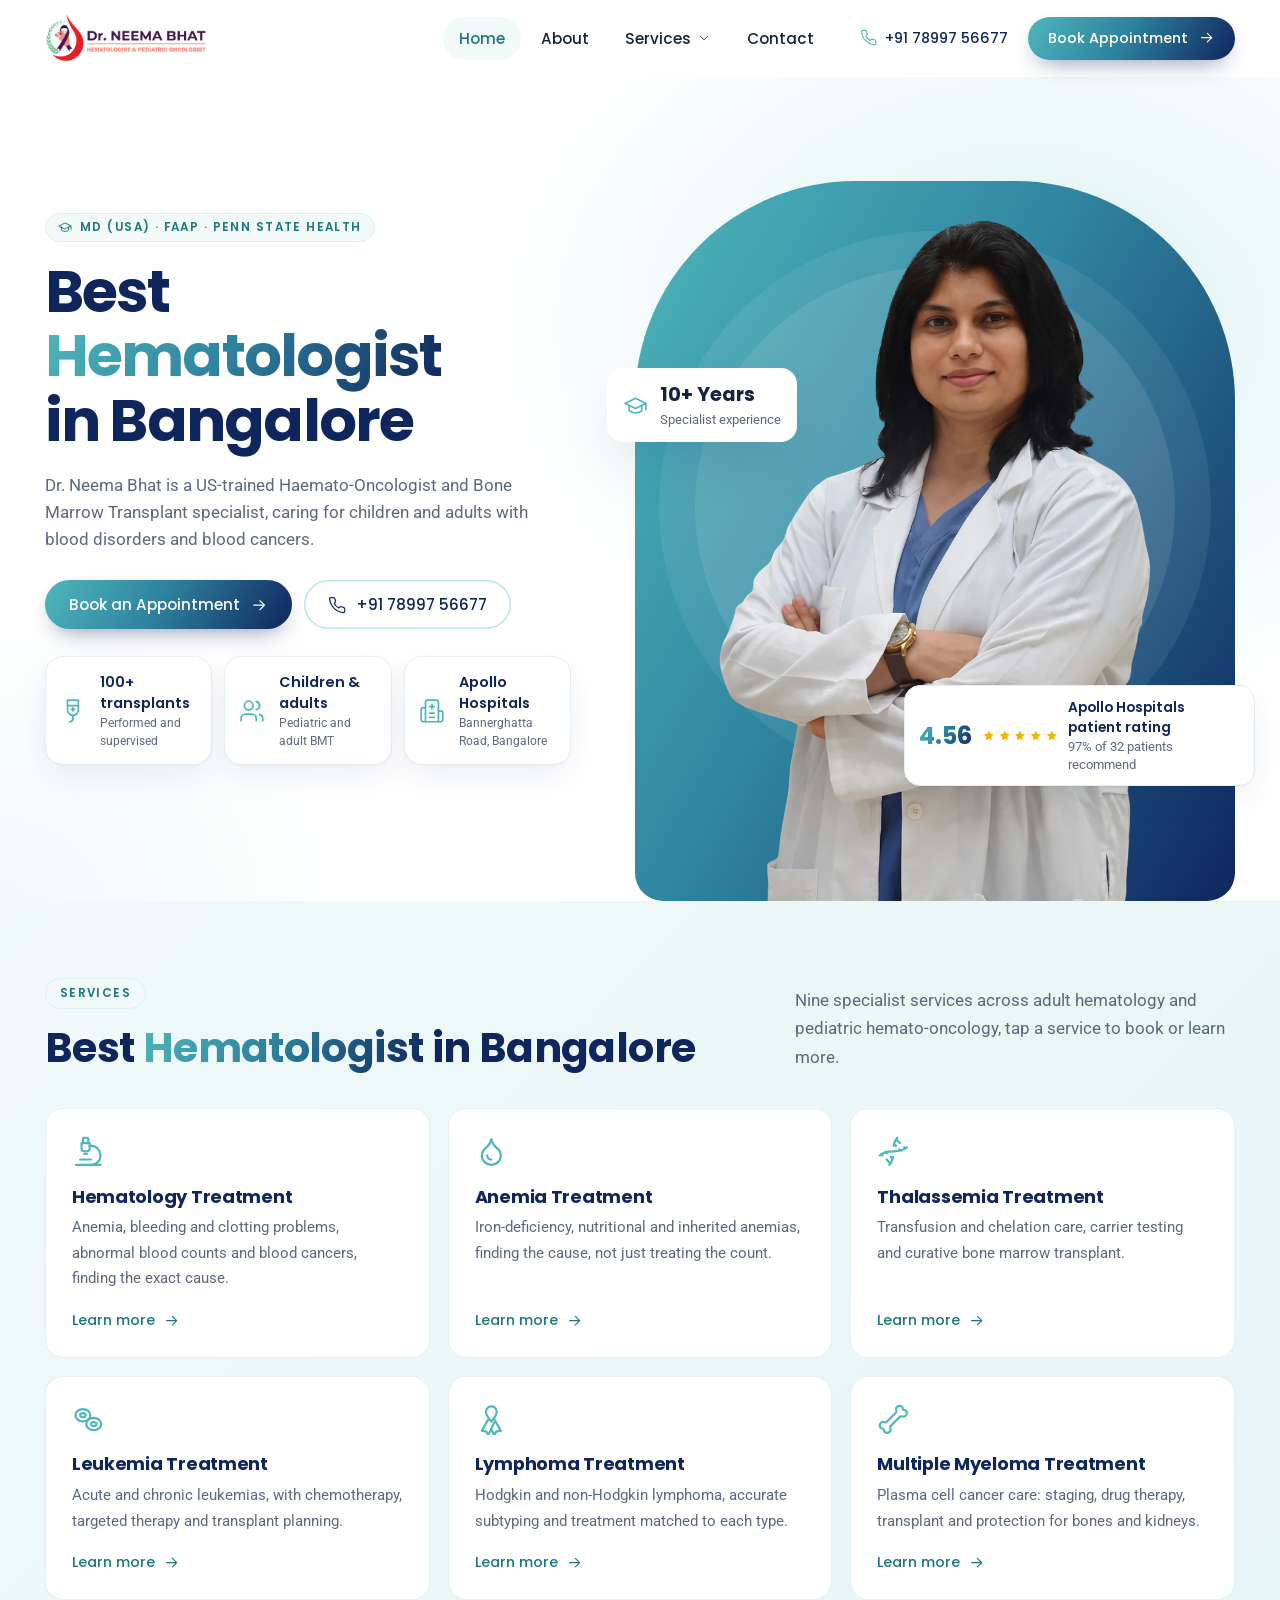
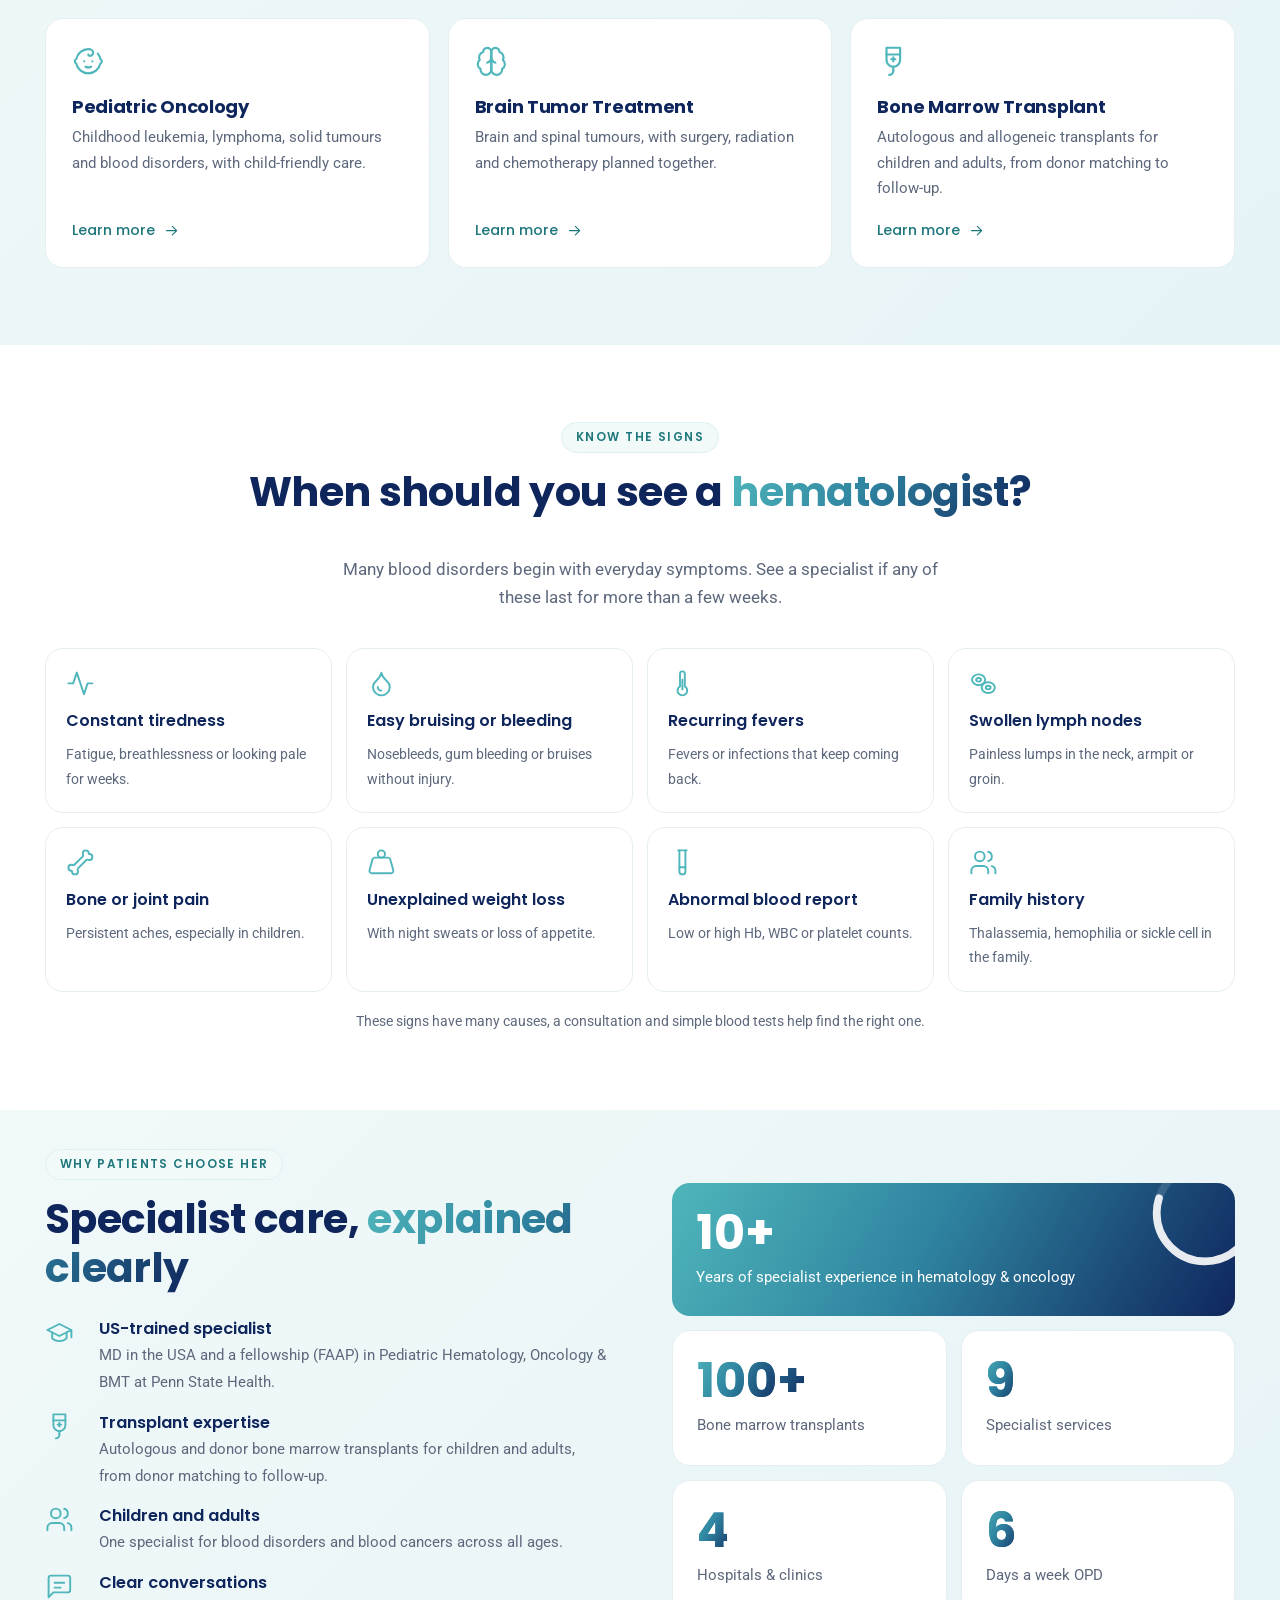
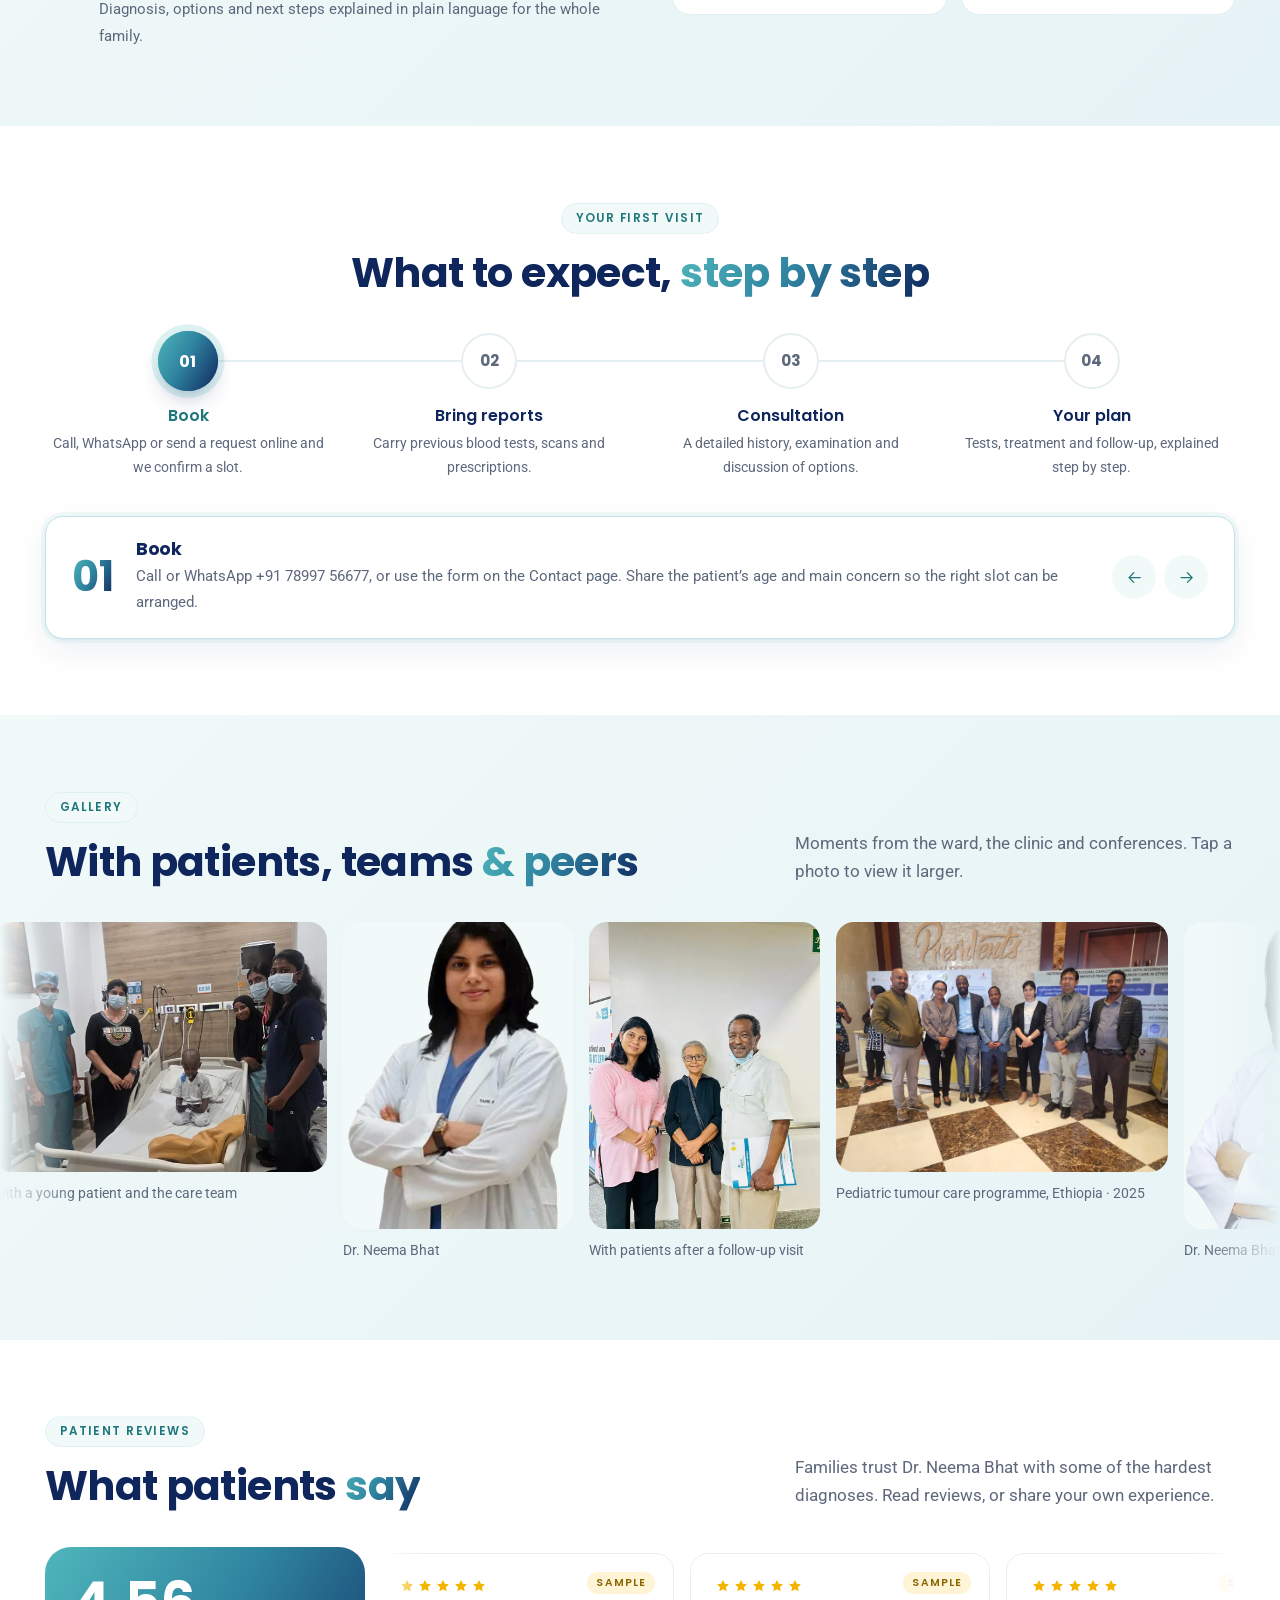
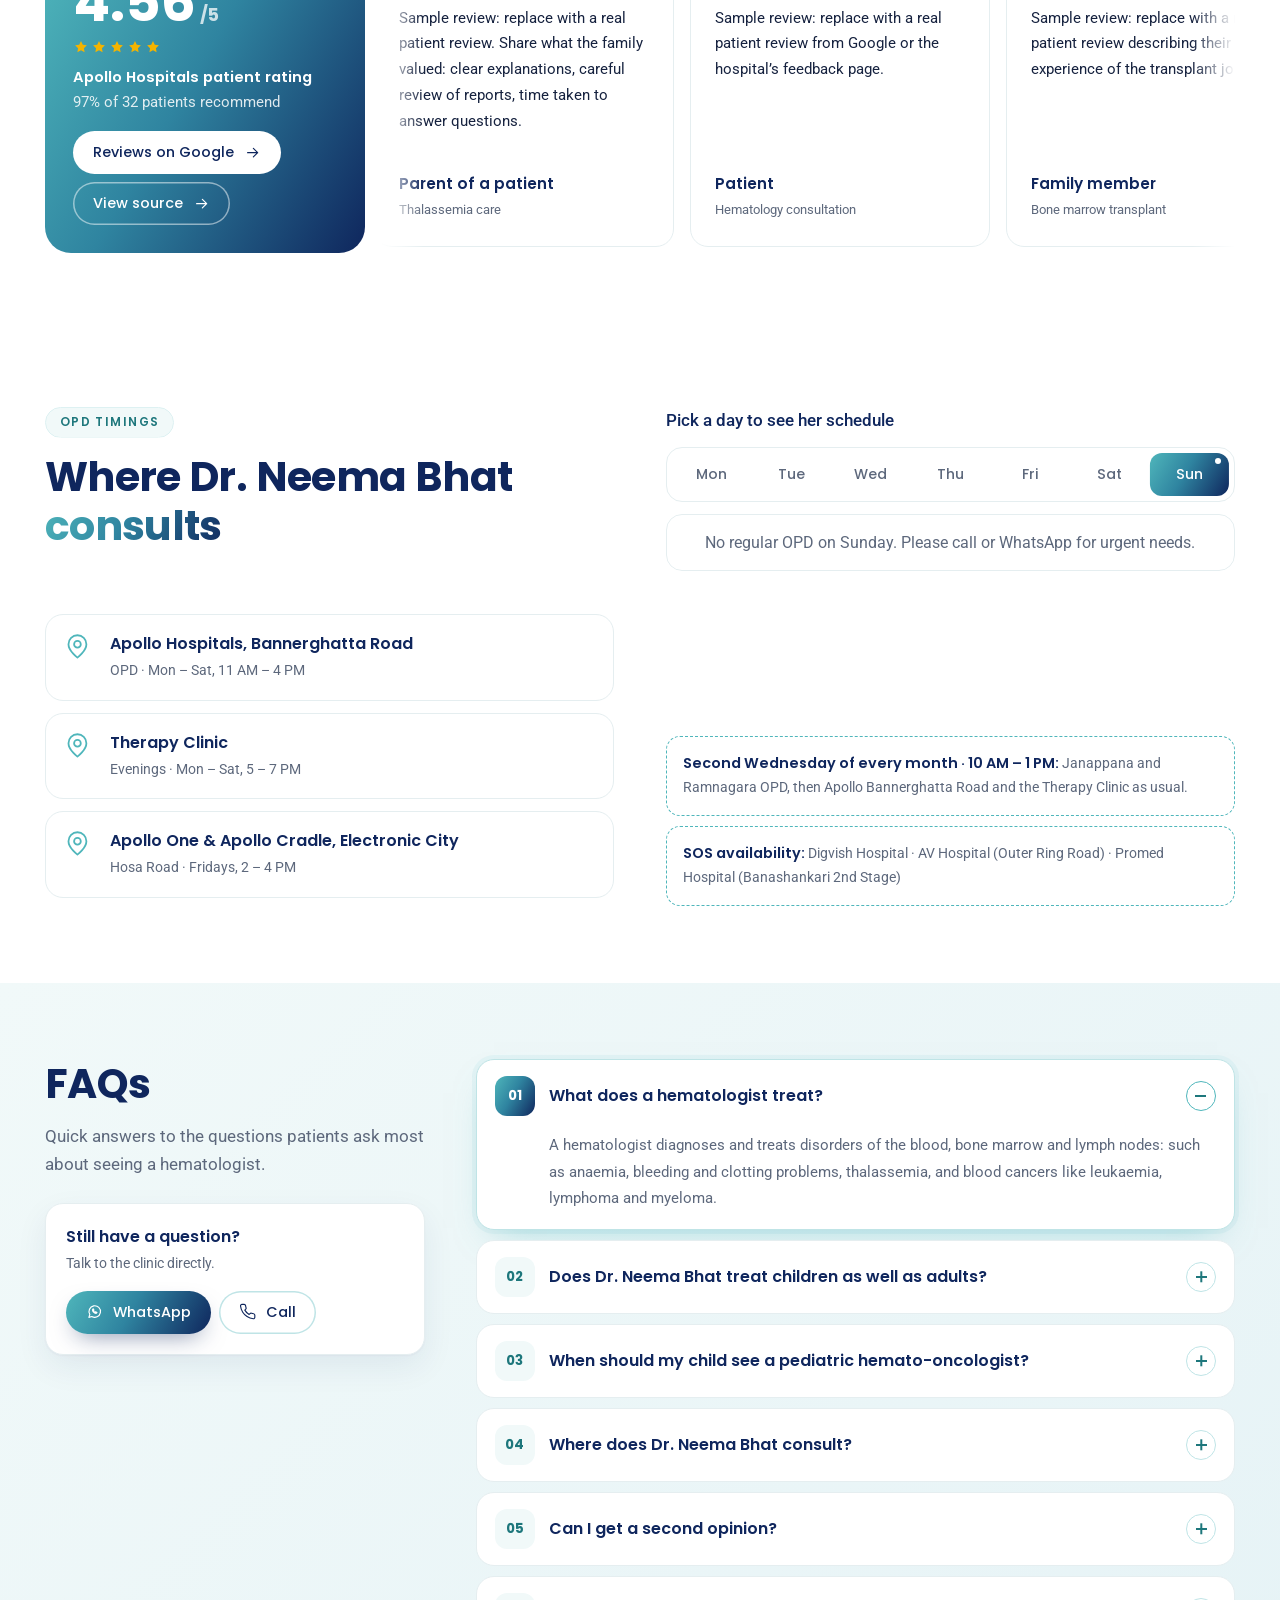
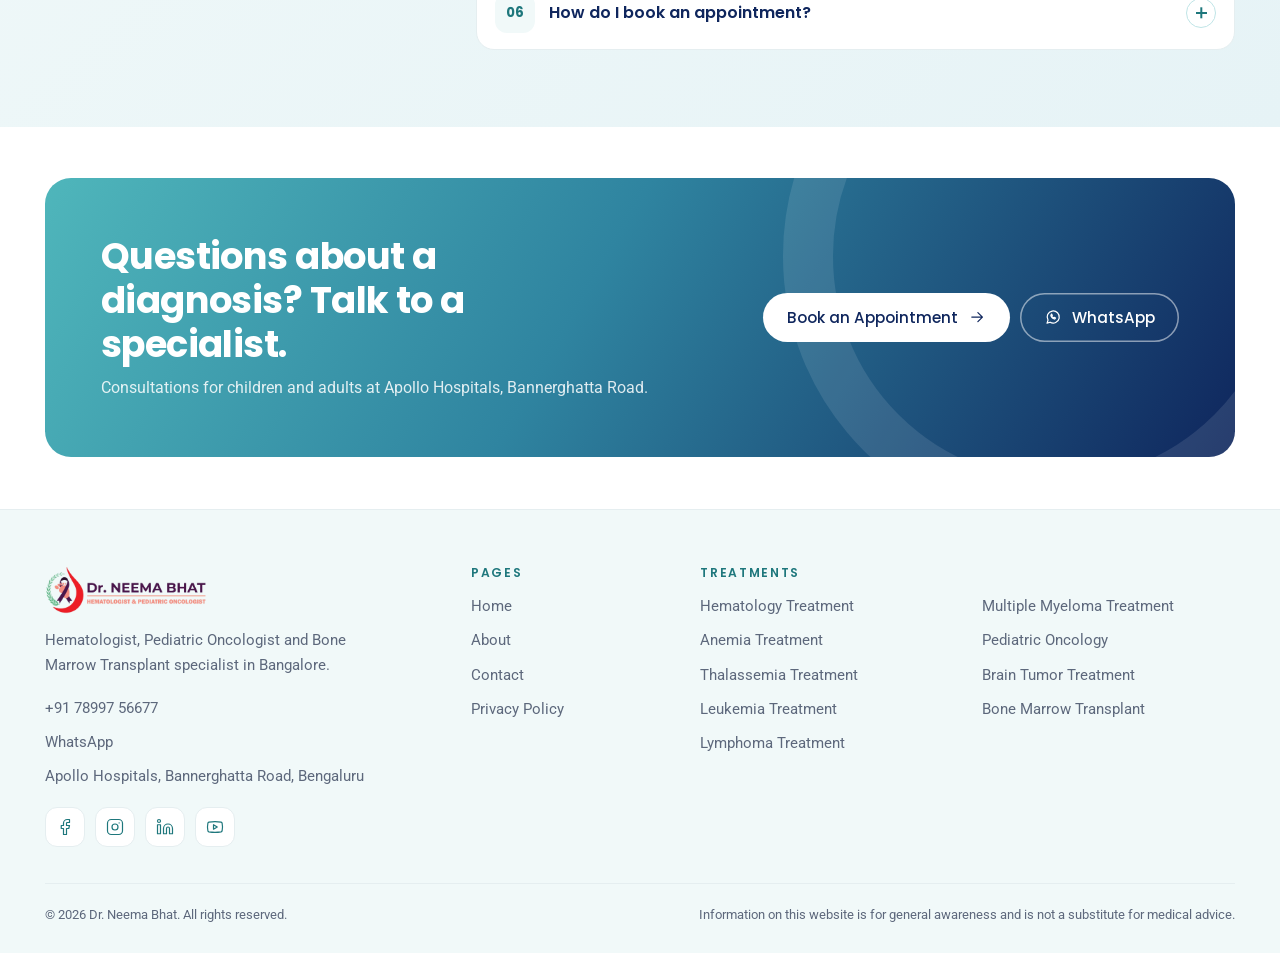
==== commit e1be2893: "Security hardening; hospital mention limited to About page - Coming Soon preview cookie is now signe" ====
--- a/index.html
+++ b/index.html
@@ -22,7 +22,7 @@
   <link rel="stylesheet" href="assets/css/styles.css?v=c33e8bef">
   <script type="application/ld+json">
   {"@context":"https://schema.org","@type":"Physician","name":"Dr. Neema Bhat","description":"Hematologist, Pediatric Oncologist and Bone Marrow Transplant specialist in Bangalore.","url":"https://drneemabhat.com/","image":"https://drneemabhat.com/assets/images/portrait-scrubs.webp","telephone":"+91-78997-56677","medicalSpecialty":["Hematologic","Oncologic","Pediatric"],"alumniOf":{"@type":"Hospital","name":"Penn State Health"},
-   "hospitalAffiliation":[{"@type":"Hospital","name":"Apollo Hospitals, Bannerghatta Road"},{"@type":"Hospital","name":"Apollo One & Apollo Cradle, Electronic City"},{"@type":"Hospital","name":"Bhagawan Mahaveer Jain Hospital"}],
+   "hospitalAffiliation":[{"@type":"Hospital","name":"Apollo Hospitals, Bannerghatta Road"},{"@type":"Hospital","name":"Apollo One & Apollo Cradle, Electronic City"}],
    "openingHoursSpecification":[{"@type":"OpeningHoursSpecification","dayOfWeek":["Monday","Tuesday","Wednesday","Thursday","Friday","Saturday"],"opens":"11:00","closes":"16:00","description":"OPD, Apollo Hospitals, Bannerghatta Road"},{"@type":"OpeningHoursSpecification","dayOfWeek":"Friday","opens":"14:00","closes":"16:00","description":"Apollo One & Apollo Cradle, Hosa Road, Electronic City"},{"@type":"OpeningHoursSpecification","dayOfWeek":["Monday","Tuesday","Wednesday","Thursday","Friday","Saturday"],"opens":"17:00","closes":"19:00","description":"Therapy Clinic"}],
    "address":{"@type":"PostalAddress","addressLocality":"Bengaluru","addressRegion":"Karnataka","addressCountry":"IN"},"areaServed":"Bangalore"}
   </script>
@@ -312,7 +312,7 @@
           <p class="tag" data-fx="wipe-x">OPD timings</p>
           <h2 class="title" id="t-title" data-fx="wipe">Where Dr. Neema Bhat <span class="grad-text">consults</span></h2>
           <p class="lead" data-fx="fade">Please call or WhatsApp +91 78997 56677 to confirm before visiting.</p>
-          <ul class="hosp"><li><svg class="ic"><use href="#i-pin"/></svg><div><b>Apollo Hospitals, Bannerghatta Road</b><span>OPD · Mon – Sat, 11 AM – 4 PM</span></div></li><li><svg class="ic"><use href="#i-pin"/></svg><div><b>Therapy Clinic</b><span>Evenings · Mon – Sat, 5 – 7 PM</span></div></li><li><svg class="ic"><use href="#i-pin"/></svg><div><b>Apollo One &amp; Apollo Cradle, Electronic City</b><span>Hosa Road · Fridays, 2 – 4 PM</span></div></li><li><svg class="ic"><use href="#i-pin"/></svg><div><b>Bhagawan Mahaveer Jain Hospital</b><span>Bone Marrow Transplant Unit</span></div></li></ul>
+          <ul class="hosp"><li><svg class="ic"><use href="#i-pin"/></svg><div><b>Apollo Hospitals, Bannerghatta Road</b><span>OPD · Mon – Sat, 11 AM – 4 PM</span></div></li><li><svg class="ic"><use href="#i-pin"/></svg><div><b>Therapy Clinic</b><span>Evenings · Mon – Sat, 5 – 7 PM</span></div></li><li><svg class="ic"><use href="#i-pin"/></svg><div><b>Apollo One &amp; Apollo Cradle, Electronic City</b><span>Hosa Road · Fridays, 2 – 4 PM</span></div></li></ul>
         </div>
         <div>
           <p class="lead" style="margin:0 0 12px;color:var(--navy);font-weight:500">Pick a day to see her schedule</p>
